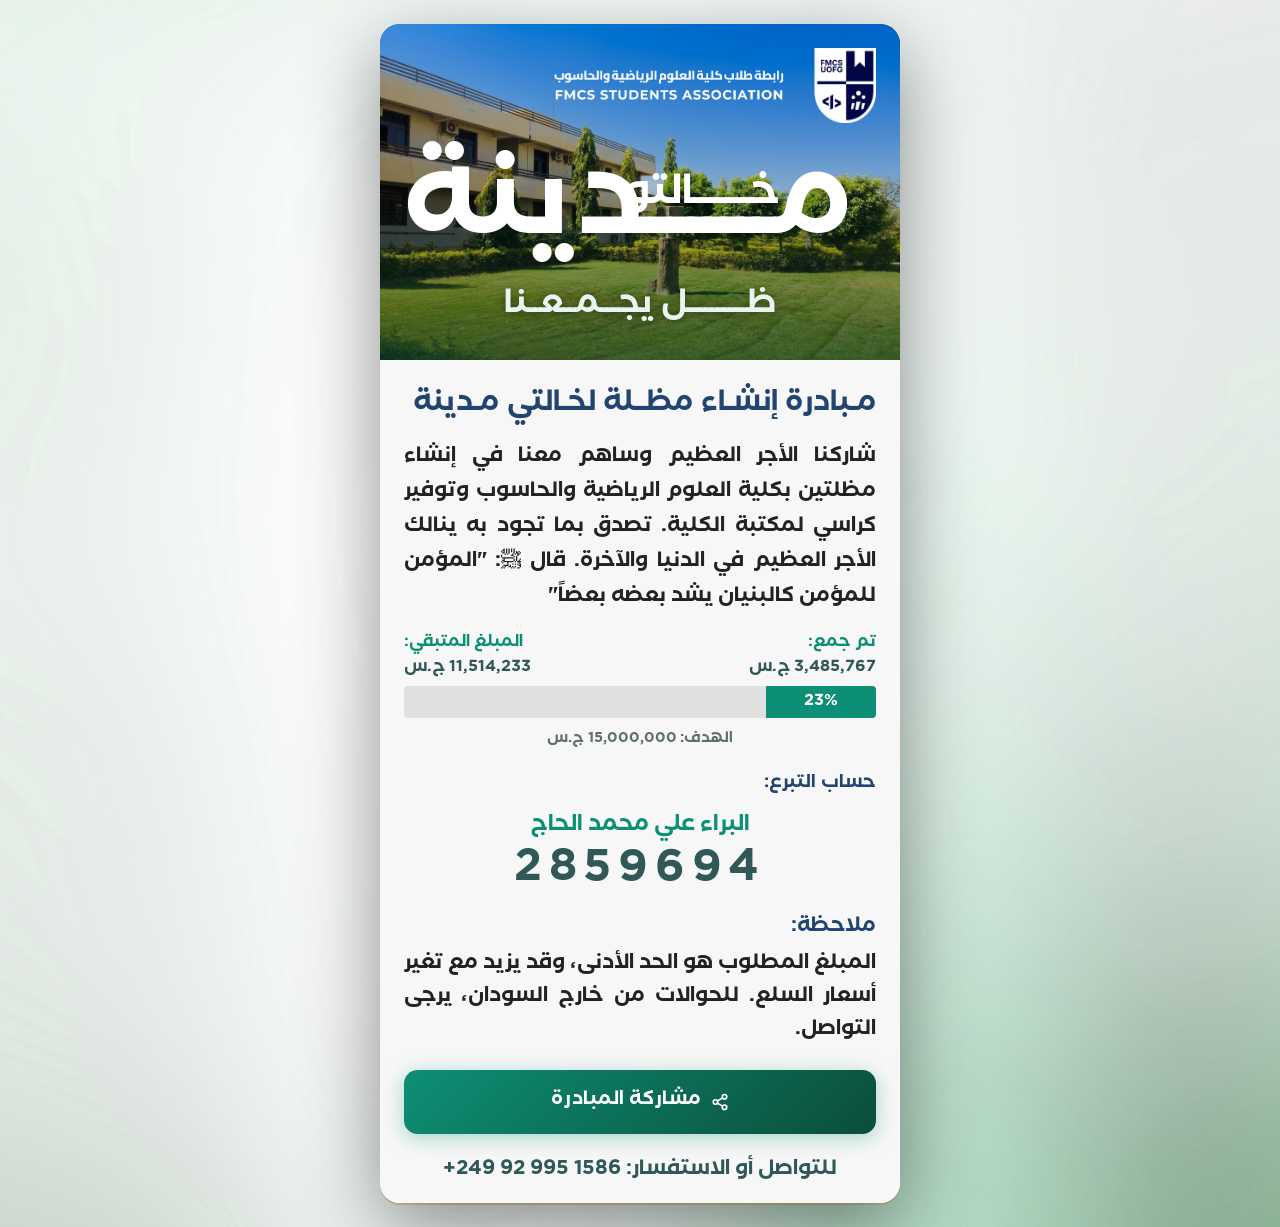
==== index.html @ c540fceb "FMCSA" ====
<!DOCTYPE html>
<html dir="rtl" lang="ar">

<head>
  <meta charset="UTF-8" />
  <meta name="viewport" content="width=device-width, initial-scale=1.0" />
  <title>مبادرة رابطة الكلية</title>
  <link rel="icon" type="image/png" href="Assets/White Logo.png" media="(prefers-color-scheme: dark)" />
  <link rel="icon" type="image/png" href="Assets/Blue Logo.png" media="(prefers-color-scheme: light)" />
  <style>
    @font-face {
      font-family: "FFShamelFamily";
      src: url("Assets/Font/ArbFONTS-FFShamelFamily-SansOneBold.ttf") format("truetype");
      font-weight: bold;
      font-style: normal;
    }

    * {
      margin: 0;
      padding: 0;
      box-sizing: border-box;
      font-family: "FFShamelFamily", system-ui, -apple-system, sans-serif;
    }

    :root {
      --primary: #f7f7f7;
      --primary-dark: #e0e0e0;
      --primary-red: #e13d3e;
      --green: #0d8f75;
      --dark-green: #2f5856;
      --blue: #214570;

      --forest: #0b4d3a;
      --green: #0d8f75;
      --mint: #e4f5f0;
      --gold: #c9a227;
      --gold-lt: #f0d98a;
      --cream: #faf7f2;
      --ink: #1c2b28;
      --muted: #607068;
      --navy: #1e3a5f;
    }

    html {
      scroll-behavior: smooth;
    }

    body {
      background-color: var(--forest);
      background-image: url("Assets/Background.png");
      background-position: center;
      background-repeat: no-repeat;
      background-size: cover;
      min-height: 100vh;
      display: flex;
      justify-content: center;
      align-items: flex-start;
      padding: 1.5rem;
      font-feature-settings: "kern" 1;
      -webkit-font-smoothing: antialiased;
      -moz-osx-font-smoothing: grayscale;
    }

    .container {
      background: var(--primary);
      max-width: 520px;
      width: 100%;
      border-radius: 1.25rem;
      overflow: hidden;
      box-shadow: 0 24px 80px rgba(0, 0, 0, .45), 0 2px 0 rgba(201, 162, 39, .35);
      animation: riseUp .7s cubic-bezier(.22, 1, .36, 1) both;
    }

    @keyframes riseUp {
      from {
        opacity: 0;
        transform: translateY(48px);
      }

      to {
        opacity: 1;
        transform: translateY(0);
      }
    }

    /* ── Hero / Main image section ── */
    .main-content {
      position: relative;
      background-color: var(--forest);
      background-image: url("Assets/IMG001.png");
      background-repeat: no-repeat;
      background-size: cover;
      color: var(--primary);
      padding: 0;
      min-height: 21rem;
      display: flex;
      flex-direction: column;
      justify-content: flex-end;
      overflow: hidden;
    }

    .main-content::before {
      content: "";
      position: absolute;
      inset: 0;
      background: linear-gradient(to bottom,
          rgba(0, 0, 0, 0.08) 0%,
          rgba(0, 0, 0, 0.15) 50%,
          rgba(13, 60, 40, 0.72) 100%);
      z-index: 0;
    }

    .logo-bar {
      position: absolute;
      top: 1.5rem;
      right: 1.5rem;
      z-index: 2;
    }

    .logo-bar img {
      width: 65%;
      object-fit: contain;
    }

    .hero-text {
      position: relative;
      z-index: 1;
      padding: 0 1.4rem 1.4rem 1.4rem;
      text-align: right;
    }

    .hero-title {
      display: flex;
      align-items: flex-end;
      justify-content: flex-end;
      direction: rtl;
      line-height: 1;
      margin-bottom: 0.2rem;
      gap: 0;
    }

    .hero-title .part {
      font-size: 7rem;
      font-weight: bold;
      color: #ffffff;
      line-height: 1;
    }

    .hero-title .mid {
      position: relative;
      display: inline-flex;
      align-items: flex-end;
    }

    .hero-title .mid .dash {
      font-size: 7rem;
      font-weight: bold;
      color: #ffffff;
      line-height: 1;
      letter-spacing: -0.05em;
    }

    .hero-title .mid .khalto {
      position: absolute;
      bottom: 50%;
      left: 85%;
      transform: translateX(-50%);
      font-size: 2.5rem;
      font-weight: bold;
      color: #ffffff;
      white-space: nowrap;
    }

    .hero-subtitle {
      text-align: center;
      font-size: 2rem;
      color: #e8f5f0;
      text-shadow: 0 1px 8px rgba(0, 0, 0, 0.35);
    }

    /* ─── Sections ─── */
    .sec {
      padding: 1.5rem;
    }

    .sec+.sec {
      padding-top: 0;
    }

    /* ── Info / description block ── */
    .batch-info {
      background-color: var(--primary);
      padding: 1.2rem 1.5rem 0rem;
      color: #222;
    }

    .batch-info .title {
      color: var(--blue);
      font-size: 1.75rem;
      font-weight: bold;
      margin-bottom: 0.55rem;
      text-align: right;
    }

    .batch-info p.body-text {
      font-size: 1.25rem;
      line-height: 1.75;
      text-align: justify;
      color: #222;
    }

    /* ── Amount + Progress section ── */
    .amount-section {
      background-color: var(--primary);
      color: var(--green);
      padding: 0.5rem 1.5rem 0rem;
    }

    .calculationTitles {
      display: flex;
      justify-content: space-between;
      color: var(--green);
      font-size: 1rem;
      padding-top: 0.25rem;
    }

    .calculation {
      display: flex;
      justify-content: space-between;
    }

    .collected {
      font-size: 1rem;
      font-weight: bold;
      color: var(--dark-green);
      line-height: 1.2;
      text-align: right;
    }

    .remain {
      font-size: 1rem;
      font-weight: bold;
      color: var(--dark-green);
      line-height: 1.2;
      text-align: left;
    }

    .progress-container {
      background-color: var(--primary-dark);
      height: 2rem;
      border-radius: 0.25rem;
      margin: 0.5rem 0;
      overflow: hidden;
      position: relative;
    }

    .progress-bar {
      width: 1.5%;
      height: 100%;
      background-color: var(--green);
      position: relative;
      transition: width 1.5s ease-in-out;
      display: flex;
      align-items: center;
      justify-content: center;
    }

    .progress-text {
      position: absolute;
      color: white;
      font-size: 1rem;
      font-weight: bold;
      text-align: center;
      width: 100%;
    }

    .goal-note {
      font-size: 0.9rem;
      color: var(--muted);
      text-align: center;
      margin-bottom: 0.25rem;
    }

    /* ── Donation / bank info ── */
    .donation-info {
      background-color: var(--primary);
      color: var(--blue);
      padding: 0.6rem 1.5rem 0.8rem;
    }

    .donation-info h3 {
      font-size: 1.1rem;
      font-weight: bold;
      color: var(--blue);
      text-align: right;
      margin-bottom: 0.3rem;
    }

    .bank-details {
      text-align: center;
    }

    .bank-details .bank-name {
      color: var(--green);
      font-size: 1.35rem;
      font-weight: bold;
      margin-bottom: 0.1rem;
    }

    .bank-details .bank-num {
      color: var(--dark-green);
      font-size: 2.8rem;
      font-weight: bold;
      line-height: 1.15;
      letter-spacing: .15em;
    }

    .bank-copy {
      background-color: var(--primary);
      color: var(--dark-green);
      border: none;
      font-size: 2.8rem;
      line-height: 1.15;
      letter-spacing: .15em;
      cursor: pointer;
    }

    .bank-copy:hover {
      font-size: 3rem;
    }

    .bank-copy.done {
      font-size: 1.75rem;
      background: rgba(201, 162, 39, .35);
      border-color: var(--gold);
      padding: .35rem .7rem;
      border-radius: .5rem;
      color: var(--primary);
    }

    /* ── Note section ── */
    .note-section {
      background-color: var(--primary);
      padding: 0rem 1.5rem 0.8rem;
      color: #222;
      font-size: 1.25rem;
      line-height: 1.65;
      text-align: justify;
    }

    .note-section .note-title {
      font-size: 1.25rem;
      font-weight: bold;
      color: var(--blue);
      margin-bottom: 0.2rem;
    }

    /* ─── Share btn ─── */
    .share-btn {
      width: 100%;
      background: linear-gradient(135deg, var(--green), var(--forest));
      color: #fff;
      font-family: var(--font-ar);
      font-size: 1.15rem;
      font-weight: bold;
      padding: .9rem;
      border: none;
      border-radius: .85rem;
      cursor: pointer;
      display: flex;
      align-items: center;
      justify-content: center;
      gap: .55rem;
      letter-spacing: .03em;
      box-shadow: 0 4px 20px rgba(13, 143, 117, .35);
      transition: transform .15s, box-shadow .15s;
      position: relative;
      overflow: hidden;
    }

    .share-btn::before {
      content: "";
      position: absolute;
      inset: 0;
      background: linear-gradient(90deg, transparent, rgba(255, 255, 255, .1), transparent);
      transform: translateX(-100%);
      transition: transform .5s;
    }

    .share-btn:hover {
      transform: translateY(-2px);
      box-shadow: 0 8px 28px rgba(13, 143, 117, .45);
      opacity: 1;
    }

    .share-btn:hover::before {
      transform: translateX(100%);
    }

    .share-btn:active {
      transform: translateY(0);
    }

    /* ── Contact ── */
    .contact-section {
      background-color: var(--primary);
      padding: 0.75rem 1.5rem 1rem;
      color: var(--dark-green);
      text-align: center;
      line-height: 1.6;
      font-size: 1.25rem;
    }

    .contact-section a {
      text-decoration: none;
      color: inherit;
    }

    p,
    h1,
    h2,
    h3,
    div {
      letter-spacing: 0;
      word-spacing: 0.05em;
    }

    /* ─── Overlay ─── */
    #overlay {
      display: none;
      position: fixed;
      inset: 0;
      background: rgba(11, 30, 20, .55);
      backdrop-filter: blur(4px);
      z-index: 90;
      opacity: 0;
      transition: opacity .28s;
    }

    #overlay.on {
      opacity: 1;
    }

    /* ─── Sheet ─── */
    #sheet {
      display: none;
      position: fixed;
      bottom: 0;
      left: 50%;
      transform: translateX(-50%) translateY(110%);
      width: 100%;
      max-width: 500px;
      background: var(--cream);
      border-radius: 1.75rem 1.75rem 0 0;
      padding: 0 1.6rem 2.2rem;
      z-index: 100;
      box-shadow: 0 -8px 48px rgba(0, 0, 0, .22);
      transition: transform .38s cubic-bezier(.34, 1.1, .64, 1);
      direction: rtl;
    }

    #sheet.on {
      transform: translateX(-50%) translateY(0);
    }

    .sheet-pill {
      width: 2.8rem;
      height: .3rem;
      background: #ccc;
      border-radius: 99px;
      margin: .9rem auto 1.2rem;
    }

    .sheet-head {
      margin-bottom: 1.25rem;
      text-align: center;
    }

    .sheet-title {
      font-family: var(--font-ar);
      font-size: 1.15rem;
      font-weight: bold;
      color: var(--navy);
    }

    .copy-row {
      display: flex;
      align-items: center;
      gap: .5rem;
      background: #f0f5f2;
      border: 1.5px solid #c5ddd8;
      border-radius: .75rem;
      padding: .4rem .4rem .4rem .7rem;
      margin-bottom: 1.4rem;
      direction: ltr;
    }

    .copy-row input {
      flex: 1;
      border: none;
      background: transparent;
      font-size: .82rem;
      color: var(--forest);
      font-family: monospace;
      outline: none;
      min-width: 0;
    }

    .copy-row-btn {
      flex-shrink: 0;
      background: var(--green);
      color: #fff;
      border: none;
      border-radius: .55rem;
      padding: .45rem .9rem;
      font-size: .88rem;
      font-family: var(--font-ar);
      cursor: pointer;
      width: auto;
      display: flex;
      align-items: center;
      gap: .3rem;
      transition: background .2s;
    }

    .copy-row-btn.done {
      background: var(--forest);
    }

    .copy-row-btn:hover {
      opacity: .85;
    }

    .or-divider {
      display: flex;
      align-items: center;
      gap: .7rem;
      color: #aaa;
      font-size: .8rem;
      margin-bottom: 1.25rem;
    }

    .or-divider::before,
    .or-divider::after {
      content: "";
      flex: 1;
      height: 1px;
      background: #ddd;
    }

    .socials {
      display: flex;
      justify-content: center;
      gap: .9rem;
      flex-wrap: wrap;
    }

    .soc {
      display: flex;
      flex-direction: column;
      align-items: center;
      gap: .38rem;
      text-decoration: none;
      cursor: pointer;
    }

    .soc-ring {
      width: 3.25rem;
      height: 3.25rem;
      border-radius: 50%;
      overflow: hidden;
      box-shadow: 0 2px 10px rgba(0, 0, 0, .12);
      transition: transform .18s, box-shadow .18s;
    }

    .soc:hover .soc-ring {
      transform: translateY(-4px);
      box-shadow: 0 8px 20px rgba(0, 0, 0, .18);
    }

    .soc-ring img {
      width: 100%;
      height: 100%;
      object-fit: cover;
    }

    .soc-ring.dl {
      background: #f0f5f2;
      border: 1.5px solid #c5ddd8;
      display: flex;
      align-items: center;
      justify-content: center;
    }

    .soc-ring.dl img {
      width: 52%;
      height: 52%;
      object-fit: contain;
    }

    .soc span {
      font-size: .72rem;
      color: var(--muted);
    }

    /* ─── Responsive ─── */
    @media (max-width: 480px) {
      .hero-title .part {
        font-size: 4.8rem;
      }

      .hero-title .mid .dash {
        font-size: 4.8rem;
      }

      .hero-title .mid .khalto {
        font-size: 1.55rem;
      }

      .batch-info .title {
        font-size: 1.25rem;
      }

      .batch-info p.body-text {
        font-size: 1rem;
      }

      .bank-details .bank-num {
        font-size: 2.2rem;
      }

      .note-section {
        font-size: 1rem;
      }

      .note-section .note-title {
        font-size: 1rem;
      }

      button {
        font-size: 1rem;
      }

      .contact-section {
        font-size: 1rem;
      }
    }
  </style>
</head>

<body>
  <div class="container">

    <!-- ── Hero image section ── -->
    <div class="main-content">
      <div class="logo-bar">
        <img src="Assets/White H Logo.png" alt="FMCS Logo" />
      </div>
      <div class="hero-text">
        <div class="hero-title">
          <span class="part">مـ</span>
          <span class="mid">
            <span class="khalto">خـــــــالتو</span>
            <span class="dash">ـــــ</span>
            <span class="part">ـدينة</span>
          </span>
        </div>
        <div class="hero-subtitle">ظــــــــــل يجـــمــعــنا</div>
      </div>
    </div>

    <!-- ── Description ── -->
    <div class="batch-info">
      <p class="title">مـبادرة إنشـاء مظــلة لخـالتي مـدينة</p>
      <p class="body-text">
        شاركنا الأجر العظيم وساهم معنا في إنشاء مظلتين بكلية العلوم الرياضية والحاسوب وتوفير
        كراسي لمكتبة الكلية.
        تصدق بما تجود به ينالك الأجر العظيم في الدنيا والآخرة.
        قال ﷺ: "المؤمن للمؤمن كالبنيان يشد بعضه بعضاً"</p>
    </div>

    <!-- ── Amount + Progress section ── -->
    <div class="amount-section">
      <div class="calculationTitles">
        <div>تم جمع:</div>
        <div>المبلغ المتبقي:</div>
      </div>
      <div class="calculation">
        <div class="collected"><span id="currentAmount">000,000</span> ج.س</div>
        <div class="remain"><span id="remainAmount">000,000</span> ج.س</div>
      </div>
      <div class="progress-container">
        <div class="progress-bar" id="progressBar">
          <span class="progress-text" id="progressText">0%</span>
        </div>
      </div>
      <p class="goal-note">الهدف: 15,000,000 ج.س</p>
    </div>

    <!-- ── Donation account ── -->
    <div class="donation-info">
      <h3>حساب التبرع:</h3>
      <div class="bank-details">
        <p class="bank-name">البراء علي محمد الحاج</p>
        <!-- <span class="bank-num" id="bank-num">2859694</span> -->
        <button class="bank-copy" id="bankCopy">2859694</button>
      </div>
    </div>

    <!-- ── Note ── -->
    <div class="note-section">
      <p class="note-title">ملاحظة:</p>
      <p>المبلغ المطلوب هو الحد الأدنى، وقد يزيد مع تغير أسعار السلع.
        للحوالات من خارج السودان، يرجى التواصل.</p>
    </div>

    <!-- ── Share button ── -->
    <div class="sec" style="padding-top:.6rem; padding-bottom:.6rem">
      <button class="share-btn" id="shareBtn">
        <svg width="18" height="18" viewBox="0 0 24 24" fill="none" stroke="currentColor" stroke-width="2.2"
          stroke-linecap="round" stroke-linejoin="round">
          <circle cx="18" cy="5" r="3" />
          <circle cx="6" cy="12" r="3" />
          <circle cx="18" cy="19" r="3" />
          <line x1="8.59" y1="13.51" x2="15.42" y2="17.49" />
          <line x1="15.41" y1="6.51" x2="8.59" y2="10.49" />
        </svg>
        مشاركة المبادرة
      </button>
    </div>

    <!-- ── Contact ── -->
    <div class="contact-section">
      <p>
        للتواصل أو الاستفسار:
        <a href="https://wa.me/249929951586" target="_blank">1586 995 92 249+</a>
      </p>
    </div>

  </div>

  <!-- ── Overlay ── -->
  <div id="overlay"></div>

  <!-- ── Share sheet ── -->
  <div id="sheet">
    <div class="sheet-pill"></div>
    <div class="sheet-head">
      <span class="sheet-title">شارك المبادرة</span>
    </div>

    <div class="copy-row">
      <input id="linkInput" type="text" value="https://b14cs.github.io/FMCS40-Tracker" readonly />
      <button class="copy-row-btn" id="copyLinkBtn">
        <svg width="13" height="13" viewBox="0 0 24 24" fill="none" stroke="currentColor" stroke-width="2.3"
          stroke-linecap="round" stroke-linejoin="round">
          <rect x="9" y="9" width="13" height="13" rx="2" />
          <path d="M5 15H4a2 2 0 0 1-2-2V4a2 2 0 0 1 2-2h9a2 2 0 0 1 2 2v1" />
        </svg>
        <span id="copyLbl">نسخ</span>
      </button>
    </div>

    <div class="or-divider">أو شارك عبر</div>

    <div class="socials">
      <a class="soc" href="Assets/مبادرة رابطة الكلية.jpg" download target="_blank">
        <div class="soc-ring dl"><img src="https://cdn-icons-png.flaticon.com/512/724/724933.png" alt="" /></div>
        <span>تنزيل</span>
      </a>
      <a class="soc" href="https://t.me/share/url?url=https://b14cs.github.io/FMCS40-Tracker/" target="_blank">
        <div class="soc-ring"><img src="https://cdn-icons-png.flaticon.com/512/2111/2111646.png" alt="" /></div>
        <span>تيليغرام</span>
      </a>
      <a class="soc"
        href="https://wa.me/?text=%D9%85%D8%A8%D8%A7%D8%AF%D8%B1%D8%A9%20%D8%B1%D8%A7%D8%A8%D8%B7%D8%A9%20%D8%A7%D9%84%D9%83%D9%84%D9%8A%D8%A9"
        target="_blank">
        <div class="soc-ring"><img src="https://cdn-icons-png.flaticon.com/512/733/733585.png" alt="" /></div>
        <span>واتساب</span>
      </a>
      <a class="soc" href="https://twitter.com/intent/tweet?url=https://b14cs.github.io/FMCS40-Tracker/"
        target="_blank">
        <div class="soc-ring"><img
            src="https://ugc.production.linktr.ee/1e154329-db20-4b4e-924c-6aa9fe0ccf9d_x-logo-png-twitter-0.jpeg?io=true&size=thumbnail-stack-v1_0"
            alt="" /></div>
        <span>X</span>
      </a>
      <a class="soc" href="https://www.facebook.com/sharer/sharer.php?u=https://b14cs.github.io/FMCS40-Tracker/"
        target="_blank">
        <div class="soc-ring"><img src="https://cdn-icons-png.flaticon.com/512/733/733547.png" alt="" /></div>
        <span>فيسبوك</span>
      </a>
    </div>
  </div>

  <script>
    /* ── Progress bar ── */
    document.addEventListener("DOMContentLoaded", function () {
      const progressBar = document.getElementById("progressBar");
      const progressText = document.getElementById("progressText");
      const currentAmount = document.getElementById("currentAmount");
      const remainAmount = document.getElementById("remainAmount");

      const totalAmount = 15000000;
      const raisedAmount = 3500000; // ← update here
      const duration = 1500;
      const startTime = performance.now();
      const targetPercentage = (raisedAmount / totalAmount) * 100;

      function animate(timestamp) {
        const elapsed = timestamp - startTime;
        const progress = Math.min(elapsed / duration, 1);
        const currentPercentage = targetPercentage * progress;
        const currentAmountValue = raisedAmount * progress;

        progressBar.style.width = `${Math.max(currentPercentage, 1.5)}%`;
        progressText.textContent = `${Math.round(currentPercentage)}%`;
        currentAmount.textContent = formatNumber(Math.round(currentAmountValue));
        remainAmount.textContent = formatNumber(Math.round(totalAmount - currentAmountValue));

        if (progress < 1) requestAnimationFrame(animate);
      }

      requestAnimationFrame(animate);

      function formatNumber(num) {
        return num.toString().replace(/\B(?=(\d{3})+(?!\d))/g, ",");
      }
    });

    /* ── Bank copy ── */
    document.getElementById("bankCopy").addEventListener("click", async function () {
      try { await navigator.clipboard.writeText("2859694"); } catch { }
      this.textContent = "✓ تم النسخ";
      this.classList.add("done");
      setTimeout(() => { this.textContent = "2859694"; this.classList.remove("done"); }, 2500);
    });

    /* ── Share sheet ── */
    const overlay = document.getElementById("overlay");
    const sheet = document.getElementById("sheet");
    const shareBtn = document.getElementById("shareBtn");

    function openSheet() {
      overlay.style.display = sheet.style.display = "block";
      requestAnimationFrame(() => requestAnimationFrame(() => {
        overlay.classList.add("on");
        sheet.classList.add("on");
      }));
      document.body.style.overflow = "hidden";
    }

    function closeSheet() {
      overlay.classList.remove("on");
      sheet.classList.remove("on");
      document.body.style.overflow = "";
      setTimeout(() => { overlay.style.display = sheet.style.display = "none"; }, 380);
    }

    shareBtn.addEventListener("click", openSheet);
    overlay.addEventListener("click", closeSheet);
    document.addEventListener("keydown", e => e.key === "Escape" && closeSheet());

    /* ── Copy link ── */
    document.getElementById("copyLinkBtn").addEventListener("click", async function () {
      const val = document.getElementById("linkInput").value;
      try { await navigator.clipboard.writeText(val); } catch { document.getElementById("linkInput").select(); document.execCommand("copy"); }
      document.getElementById("copyLbl").textContent = "✓ تم";
      this.classList.add("done");
      setTimeout(() => { document.getElementById("copyLbl").textContent = "نسخ"; this.classList.remove("done"); }, 2500);
    });
  </script>
</body>

</html>
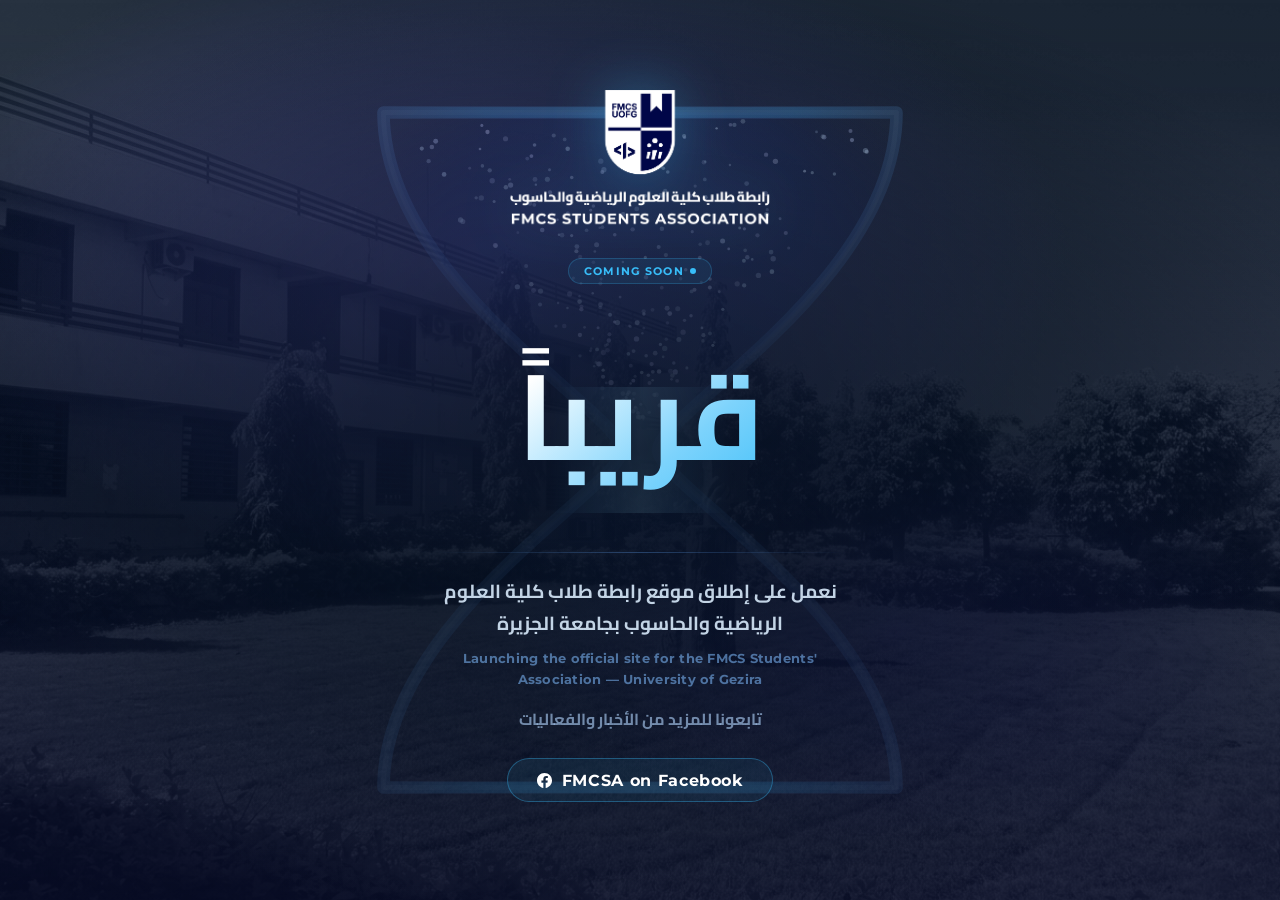
==== commit 7bb6d4b9: "Upload people images" ====
--- a/index.html
+++ b/index.html
@@ -1,80 +1,317 @@
 <!DOCTYPE html>
-<html dir="rtl" lang="ar">
+<html lang="ar" dir="rtl">
 
 <head>
-  <meta charset="UTF-8" />
-  <meta name="viewport" content="width=device-width, initial-scale=1.0" />
-  <title>مبادرة رابطة الكلية</title>
-  <link rel="icon" type="image/png" href="Assets/White Logo.png" media="(prefers-color-scheme: dark)" />
-  <link rel="icon" type="image/png" href="Assets/Blue Logo.png" media="(prefers-color-scheme: light)" />
+  <meta charset="UTF-8">
+  <meta name="viewport" content="width=device-width, initial-scale=1.0">
+  <title>FMCSA — قريباً</title>
+
+
   <style>
-    @font-face {
-      font-family: "FFShamelFamily";
-      src: url("Assets/Font/ArbFONTS-FFShamelFamily-SansOneBold.ttf") format("truetype");
-      font-weight: bold;
-      font-style: normal;
-    }
-
-    * {
+    *,
+    *::before,
+    *::after {
+      box-sizing: border-box;
       margin: 0;
       padding: 0;
-      box-sizing: border-box;
-      font-family: "FFShamelFamily", system-ui, -apple-system, sans-serif;
+    }
+
+    @font-face {
+      font-family: "CairoFamily";
+      src: url("Assets/Font/Cairo-Bold.ttf") format("truetype");
+      font-weight: normal;
+      font-style: normal;
+    }
+
+    @font-face {
+      font-family: "MontserratFamily";
+      src: url("Assets/Font/Montserrat-Bold.ttf") format("truetype");
+      font-weight: normal;
+      font-style: normal;
     }
 
     :root {
-      --primary: #f7f7f7;
-      --primary-dark: #e0e0e0;
-      --primary-red: #e13d3e;
-      --green: #0d8f75;
-      --dark-green: #2f5856;
-      --blue: #214570;
-
-      --forest: #0b4d3a;
-      --green: #0d8f75;
-      --mint: #e4f5f0;
-      --gold: #c9a227;
-      --gold-lt: #f0d98a;
-      --cream: #faf7f2;
-      --ink: #1c2b28;
-      --muted: #607068;
-      --navy: #1e3a5f;
-    }
-
-    html {
-      scroll-behavior: smooth;
-    }
-
+      --navy: #06111f;
+      --mid: #0a1c34;
+      --accent: #3b82f6;
+      --bright: #7dd3fc;
+      --glow: #38bdf8;
+      --frost: rgba(180, 220, 255, 0.08);
+      --line: rgba(100, 170, 255, 0.14);
+    }
+
+    html,
     body {
-      background-color: var(--forest);
-      background-image: url("Assets/Background.png");
-      background-position: center;
-      background-repeat: no-repeat;
+      height: 100%;
+      overflow: hidden;
+      background: var(--navy);
+      color: #e8f1ff;
+    }
+
+    /* ── LAYERED BACKGROUND (mirrors PSD structure) ── */
+    body {
+      font-family: 'CairoFamily', system-ui, -apple-system, sans-serif;
+      display: flex;
+      flex-direction: column;
+      align-items: center;
+      justify-content: center;
+      text-align: center;
+      position: relative;
+    }
+
+    /* background.jpg + glow overlay as a fixed pseudo-element */
+    body::before {
+      content: '';
+      position: fixed;
+      inset: 0;
+      z-index: 0;
+      background-image: url('Assets/IMG001.png');
       background-size: cover;
-      min-height: 100vh;
+      background-position: center top;
+      opacity: 0.28;
+      mix-blend-mode: luminosity;
+    }
+
+    body::after {
+      content: '';
+      position: fixed;
+      inset: 0;
+      z-index: 1;
+      background:
+        radial-gradient(ellipse 70% 55% at 38% 28%, rgba(90, 80, 200, 0.38) 0%, transparent 65%),
+        radial-gradient(ellipse 50% 40% at 70% 70%, rgba(30, 20, 100, 0.25) 0%, transparent 60%),
+        linear-gradient(180deg, rgba(20, 19, 69, 0.0) 0%, rgba(10, 9, 40, 0.55) 100%);
+      pointer-events: none;
+    }
+
+    /* ── canvas ── */
+    #bg-canvas {
+      position: fixed;
+      inset: 0;
+      width: 100%;
+      height: 100%;
+      z-index: 1;
+      pointer-events: none;
+    }
+
+    /* ── center vignette ── */
+    .vignette {
+      position: fixed;
+      inset: 0;
+      z-index: 2;
+      pointer-events: none;
+      background:
+        radial-gradient(ellipse 60% 55% at 50% 50%,
+          rgba(6, 17, 31, 0.78) 0%,
+          rgba(6, 17, 31, 0.38) 60%,
+          transparent 100%);
+    }
+
+    /* ── floating particles behind content ── */
+    .dots {
+      position: fixed;
+      inset: 0;
+      z-index: 3;
+      pointer-events: none;
+      overflow: hidden;
+    }
+
+    .dot {
+      position: absolute;
+      border-radius: 50%;
+      background: var(--bright);
+      opacity: 0;
+      animation: floatDot linear infinite;
+    }
+
+    @keyframes floatDot {
+      0% {
+        transform: translateY(0) scale(1);
+        opacity: 0;
+      }
+
+      10% {
+        opacity: 0.35;
+      }
+
+      90% {
+        opacity: 0.12;
+      }
+
+      100% {
+        transform: translateY(-100px) scale(0.4);
+        opacity: 0;
+      }
+    }
+
+    /* ── layout ── */
+    .content {
+      position: relative;
+      z-index: 10;
       display: flex;
-      justify-content: center;
-      align-items: flex-start;
-      padding: 1.5rem;
-      font-feature-settings: "kern" 1;
-      -webkit-font-smoothing: antialiased;
-      -moz-osx-font-smoothing: grayscale;
-    }
-
-    .container {
-      background: var(--primary);
-      max-width: 520px;
+      flex-direction: column;
+      align-items: center;
+      gap: 0;
+      padding: 2rem 1.5rem 2.5rem;
+      width: min(460px, 94vw);
+    }
+
+    /* ── logo ── */
+    .logo-wrap {
+      margin-bottom: 1.1rem;
+      animation: fadeUp 1s .1s cubic-bezier(.16, 1, .3, 1) both;
+    }
+
+    .logo-wrap img {
+      width: min(260px, 60vw);
+      filter: drop-shadow(0 0 28px rgba(56, 189, 248, 0.35));
+    }
+
+    /* ── badge ── */
+    .badge {
+      display: inline-flex;
+      align-items: center;
+      gap: 0.4rem;
+      font-family: 'MontserratFamily', system-ui, -apple-system, sans-serif;
+      font-size: 0.68rem;
+      letter-spacing: 0.12em;
+      color: var(--glow);
+      background: rgba(56, 189, 248, 0.08);
+      border: 1px solid rgba(56, 189, 248, 0.22);
+      padding: 0.3rem 0.9rem;
+      border-radius: 999px;
+      margin-bottom: 1.3rem;
+      animation: fadeUp 1s .22s cubic-bezier(.16, 1, .3, 1) both;
+    }
+
+    .badge::before {
+      content: '';
+      width: 6px;
+      height: 6px;
+      border-radius: 50%;
+      background: var(--glow);
+      animation: pulse 2s ease-in-out infinite;
+    }
+
+    @keyframes pulse {
+
+      0%,
+      100% {
+        opacity: 1;
+        transform: scale(1);
+      }
+
+      50% {
+        opacity: 0.4;
+        transform: scale(0.7);
+      }
+    }
+
+    /* ── heading ── */
+    h1 {
+      font-family: 'CairoFamily', system-ui, -apple-system, sans-serif;
+      font-size: clamp(4.5rem, 13vw, 7.5rem);
+      font-weight: 800;
+      letter-spacing: -0.01em;
+      margin-bottom: 1.4rem;
+      background: linear-gradient(140deg, #ffffff 20%, var(--bright) 65%, var(--glow) 100%);
+      -webkit-background-clip: text;
+      -webkit-text-fill-color: transparent;
+      background-clip: text;
+      animation: fadeUp 1s .33s cubic-bezier(.16, 1, .3, 1) both;
+    }
+
+    /* ── divider ── */
+    .divider {
       width: 100%;
-      border-radius: 1.25rem;
+      height: 1px;
+      background: linear-gradient(90deg, transparent, var(--line), rgba(100, 170, 255, 0.3), var(--line), transparent);
+      margin-bottom: 1.4rem;
+      animation: fadeUp 1s .42s cubic-bezier(.16, 1, .3, 1) both;
+    }
+
+    /* ── body text ── */
+    .text-block {
+      display: flex;
+      flex-direction: column;
+      gap: 0.55rem;
+      margin-bottom: 0.9rem;
+      animation: fadeUp 1s .5s cubic-bezier(.16, 1, .3, 1) both;
+    }
+
+    .text-ar {
+      font-size: clamp(1rem, 2.6vw, 1.18rem);
+      font-weight: 500;
+      color: rgba(220, 238, 255, 0.88);
+      line-height: 1.7;
+    }
+
+    .text-en {
+      direction: ltr;
+      font-family: 'MontserratFamily', system-ui, -apple-system, sans-serif;
+      font-size: clamp(0.72rem, 1.7vw, 0.82rem);
+      color: rgba(130, 190, 255, 0.55);
+      letter-spacing: 0.02em;
+      line-height: 1.6;
+    }
+
+    /* ── follow text ── */
+    .follow {
+      font-size: clamp(0.9rem, 2.2vw, 1rem);
+      font-weight: 500;
+      color: rgba(180, 215, 255, 0.6);
+      margin-bottom: 1.5rem;
+      animation: fadeUp 1s .58s cubic-bezier(.16, 1, .3, 1) both;
+    }
+
+    /* ── social button ── */
+    .social-link {
+      display: inline-flex;
+      align-items: center;
+      gap: 0.6rem;
+      color: white;
+      text-decoration: none;
+      direction: ltr;
+      font-family: 'MontserratFamily', system-ui, -apple-system, sans-serif;
+      font-weight: 700;
+      letter-spacing: 0.04em;
+      padding: 0.72rem 1.8rem;
+      border-radius: 999px;
+      position: relative;
       overflow: hidden;
-      box-shadow: 0 24px 80px rgba(0, 0, 0, .45), 0 2px 0 rgba(201, 162, 39, .35);
-      animation: riseUp .7s cubic-bezier(.22, 1, .36, 1) both;
-    }
-
-    @keyframes riseUp {
+      border: 1px solid rgba(56, 189, 248, 0.35);
+      background: rgba(56, 189, 248, 0.07);
+      transition: transform .25s, border-color .25s, background .25s;
+      animation: fadeUp 1s .66s cubic-bezier(.16, 1, .3, 1) both;
+    }
+
+    .social-link::before {
+      content: '';
+      position: absolute;
+      inset: 0;
+      background: radial-gradient(circle at 50% 0%, rgba(56, 189, 248, 0.2) 0%, transparent 70%);
+      opacity: 0;
+      transition: opacity .3s;
+    }
+
+    .social-link:hover {
+      transform: translateY(-3px);
+      border-color: rgba(56, 189, 248, 0.65);
+      background: rgba(56, 189, 248, 0.13);
+    }
+
+    .social-link:hover::before {
+      opacity: 1;
+    }
+
+    .social-link svg {
+      flex-shrink: 0;
+    }
+
+    @keyframes fadeUp {
       from {
         opacity: 0;
-        transform: translateY(48px);
+        transform: translateY(22px);
       }
 
       to {
@@ -83,792 +320,282 @@
       }
     }
 
-    /* ── Hero / Main image section ── */
-    .main-content {
-      position: relative;
-      background-color: var(--forest);
-      background-image: url("Assets/IMG001.png");
-      background-repeat: no-repeat;
-      background-size: cover;
-      color: var(--primary);
-      padding: 0;
-      min-height: 21rem;
-      display: flex;
-      flex-direction: column;
-      justify-content: flex-end;
-      overflow: hidden;
-    }
-
-    .main-content::before {
-      content: "";
-      position: absolute;
-      inset: 0;
-      background: linear-gradient(to bottom,
-          rgba(0, 0, 0, 0.08) 0%,
-          rgba(0, 0, 0, 0.15) 50%,
-          rgba(13, 60, 40, 0.72) 100%);
-      z-index: 0;
-    }
-
-    .logo-bar {
-      position: absolute;
-      top: 1.5rem;
-      right: 1.5rem;
-      z-index: 2;
-    }
-
-    .logo-bar img {
-      width: 65%;
-      object-fit: contain;
-    }
-
-    .hero-text {
-      position: relative;
-      z-index: 1;
-      padding: 0 1.4rem 1.4rem 1.4rem;
-      text-align: right;
-    }
-
-    .hero-title {
-      display: flex;
-      align-items: flex-end;
-      justify-content: flex-end;
-      direction: rtl;
-      line-height: 1;
-      margin-bottom: 0.2rem;
-      gap: 0;
-    }
-
-    .hero-title .part {
-      font-size: 7rem;
-      font-weight: bold;
-      color: #ffffff;
-      line-height: 1;
-    }
-
-    .hero-title .mid {
-      position: relative;
-      display: inline-flex;
-      align-items: flex-end;
-    }
-
-    .hero-title .mid .dash {
-      font-size: 7rem;
-      font-weight: bold;
-      color: #ffffff;
-      line-height: 1;
-      letter-spacing: -0.05em;
-    }
-
-    .hero-title .mid .khalto {
-      position: absolute;
-      bottom: 50%;
-      left: 85%;
-      transform: translateX(-50%);
-      font-size: 2.5rem;
-      font-weight: bold;
-      color: #ffffff;
-      white-space: nowrap;
-    }
-
-    .hero-subtitle {
-      text-align: center;
-      font-size: 2rem;
-      color: #e8f5f0;
-      text-shadow: 0 1px 8px rgba(0, 0, 0, 0.35);
-    }
-
-    /* ─── Sections ─── */
-    .sec {
-      padding: 1.5rem;
-    }
-
-    .sec+.sec {
-      padding-top: 0;
-    }
-
-    /* ── Info / description block ── */
-    .batch-info {
-      background-color: var(--primary);
-      padding: 1.2rem 1.5rem 0rem;
-      color: #222;
-    }
-
-    .batch-info .title {
-      color: var(--blue);
-      font-size: 1.75rem;
-      font-weight: bold;
-      margin-bottom: 0.55rem;
-      text-align: right;
-    }
-
-    .batch-info p.body-text {
-      font-size: 1.25rem;
-      line-height: 1.75;
-      text-align: justify;
-      color: #222;
-    }
-
-    /* ── Amount + Progress section ── */
-    .amount-section {
-      background-color: var(--primary);
-      color: var(--green);
-      padding: 0.5rem 1.5rem 0rem;
-    }
-
-    .calculationTitles {
-      display: flex;
-      justify-content: space-between;
-      color: var(--green);
-      font-size: 1rem;
-      padding-top: 0.25rem;
-    }
-
-    .calculation {
-      display: flex;
-      justify-content: space-between;
-    }
-
-    .collected {
-      font-size: 1rem;
-      font-weight: bold;
-      color: var(--dark-green);
-      line-height: 1.2;
-      text-align: right;
-    }
-
-    .remain {
-      font-size: 1rem;
-      font-weight: bold;
-      color: var(--dark-green);
-      line-height: 1.2;
-      text-align: left;
-    }
-
-    .progress-container {
-      background-color: var(--primary-dark);
-      height: 2rem;
-      border-radius: 0.25rem;
-      margin: 0.5rem 0;
-      overflow: hidden;
-      position: relative;
-    }
-
-    .progress-bar {
-      width: 1.5%;
-      height: 100%;
-      background-color: var(--green);
-      position: relative;
-      transition: width 1.5s ease-in-out;
-      display: flex;
-      align-items: center;
-      justify-content: center;
-    }
-
-    .progress-text {
-      position: absolute;
-      color: white;
-      font-size: 1rem;
-      font-weight: bold;
-      text-align: center;
-      width: 100%;
-    }
-
-    .goal-note {
-      font-size: 0.9rem;
-      color: var(--muted);
-      text-align: center;
-      margin-bottom: 0.25rem;
-    }
-
-    /* ── Donation / bank info ── */
-    .donation-info {
-      background-color: var(--primary);
-      color: var(--blue);
-      padding: 0.6rem 1.5rem 0.8rem;
-    }
-
-    .donation-info h3 {
-      font-size: 1.1rem;
-      font-weight: bold;
-      color: var(--blue);
-      text-align: right;
-      margin-bottom: 0.3rem;
-    }
-
-    .bank-details {
-      text-align: center;
-    }
-
-    .bank-details .bank-name {
-      color: var(--green);
-      font-size: 1.35rem;
-      font-weight: bold;
-      margin-bottom: 0.1rem;
-    }
-
-    .bank-details .bank-num {
-      color: var(--dark-green);
-      font-size: 2.8rem;
-      font-weight: bold;
-      line-height: 1.15;
-      letter-spacing: .15em;
-    }
-
-    .bank-copy {
-      background-color: var(--primary);
-      color: var(--dark-green);
-      border: none;
-      font-size: 2.8rem;
-      line-height: 1.15;
-      letter-spacing: .15em;
-      cursor: pointer;
-    }
-
-    .bank-copy:hover {
-      font-size: 3rem;
-    }
-
-    .bank-copy.done {
-      font-size: 1.75rem;
-      background: rgba(201, 162, 39, .35);
-      border-color: var(--gold);
-      padding: .35rem .7rem;
-      border-radius: .5rem;
-      color: var(--primary);
-    }
-
-    /* ── Note section ── */
-    .note-section {
-      background-color: var(--primary);
-      padding: 0rem 1.5rem 0.8rem;
-      color: #222;
-      font-size: 1.25rem;
-      line-height: 1.65;
-      text-align: justify;
-    }
-
-    .note-section .note-title {
-      font-size: 1.25rem;
-      font-weight: bold;
-      color: var(--blue);
-      margin-bottom: 0.2rem;
-    }
-
-    /* ─── Share btn ─── */
-    .share-btn {
-      width: 100%;
-      background: linear-gradient(135deg, var(--green), var(--forest));
-      color: #fff;
-      font-family: var(--font-ar);
-      font-size: 1.15rem;
-      font-weight: bold;
-      padding: .9rem;
-      border: none;
-      border-radius: .85rem;
-      cursor: pointer;
-      display: flex;
-      align-items: center;
-      justify-content: center;
-      gap: .55rem;
-      letter-spacing: .03em;
-      box-shadow: 0 4px 20px rgba(13, 143, 117, .35);
-      transition: transform .15s, box-shadow .15s;
-      position: relative;
-      overflow: hidden;
-    }
-
-    .share-btn::before {
-      content: "";
-      position: absolute;
-      inset: 0;
-      background: linear-gradient(90deg, transparent, rgba(255, 255, 255, .1), transparent);
-      transform: translateX(-100%);
-      transition: transform .5s;
-    }
-
-    .share-btn:hover {
-      transform: translateY(-2px);
-      box-shadow: 0 8px 28px rgba(13, 143, 117, .45);
-      opacity: 1;
-    }
-
-    .share-btn:hover::before {
-      transform: translateX(100%);
-    }
-
-    .share-btn:active {
-      transform: translateY(0);
-    }
-
-    /* ── Contact ── */
-    .contact-section {
-      background-color: var(--primary);
-      padding: 0.75rem 1.5rem 1rem;
-      color: var(--dark-green);
-      text-align: center;
-      line-height: 1.6;
-      font-size: 1.25rem;
-    }
-
-    .contact-section a {
-      text-decoration: none;
-      color: inherit;
-    }
-
-    p,
-    h1,
-    h2,
-    h3,
-    div {
-      letter-spacing: 0;
-      word-spacing: 0.05em;
-    }
-
-    /* ─── Overlay ─── */
-    #overlay {
-      display: none;
-      position: fixed;
-      inset: 0;
-      background: rgba(11, 30, 20, .55);
-      backdrop-filter: blur(4px);
-      z-index: 90;
-      opacity: 0;
-      transition: opacity .28s;
-    }
-
-    #overlay.on {
-      opacity: 1;
-    }
-
-    /* ─── Sheet ─── */
-    #sheet {
-      display: none;
-      position: fixed;
-      bottom: 0;
-      left: 50%;
-      transform: translateX(-50%) translateY(110%);
-      width: 100%;
-      max-width: 500px;
-      background: var(--cream);
-      border-radius: 1.75rem 1.75rem 0 0;
-      padding: 0 1.6rem 2.2rem;
-      z-index: 100;
-      box-shadow: 0 -8px 48px rgba(0, 0, 0, .22);
-      transition: transform .38s cubic-bezier(.34, 1.1, .64, 1);
-      direction: rtl;
-    }
-
-    #sheet.on {
-      transform: translateX(-50%) translateY(0);
-    }
-
-    .sheet-pill {
-      width: 2.8rem;
-      height: .3rem;
-      background: #ccc;
-      border-radius: 99px;
-      margin: .9rem auto 1.2rem;
-    }
-
-    .sheet-head {
-      margin-bottom: 1.25rem;
-      text-align: center;
-    }
-
-    .sheet-title {
-      font-family: var(--font-ar);
-      font-size: 1.15rem;
-      font-weight: bold;
-      color: var(--navy);
-    }
-
-    .copy-row {
-      display: flex;
-      align-items: center;
-      gap: .5rem;
-      background: #f0f5f2;
-      border: 1.5px solid #c5ddd8;
-      border-radius: .75rem;
-      padding: .4rem .4rem .4rem .7rem;
-      margin-bottom: 1.4rem;
-      direction: ltr;
-    }
-
-    .copy-row input {
-      flex: 1;
-      border: none;
-      background: transparent;
-      font-size: .82rem;
-      color: var(--forest);
-      font-family: monospace;
-      outline: none;
-      min-width: 0;
-    }
-
-    .copy-row-btn {
-      flex-shrink: 0;
-      background: var(--green);
-      color: #fff;
-      border: none;
-      border-radius: .55rem;
-      padding: .45rem .9rem;
-      font-size: .88rem;
-      font-family: var(--font-ar);
-      cursor: pointer;
-      width: auto;
-      display: flex;
-      align-items: center;
-      gap: .3rem;
-      transition: background .2s;
-    }
-
-    .copy-row-btn.done {
-      background: var(--forest);
-    }
-
-    .copy-row-btn:hover {
-      opacity: .85;
-    }
-
-    .or-divider {
-      display: flex;
-      align-items: center;
-      gap: .7rem;
-      color: #aaa;
-      font-size: .8rem;
-      margin-bottom: 1.25rem;
-    }
-
-    .or-divider::before,
-    .or-divider::after {
-      content: "";
-      flex: 1;
-      height: 1px;
-      background: #ddd;
-    }
-
-    .socials {
-      display: flex;
-      justify-content: center;
-      gap: .9rem;
-      flex-wrap: wrap;
-    }
-
-    .soc {
-      display: flex;
-      flex-direction: column;
-      align-items: center;
-      gap: .38rem;
-      text-decoration: none;
-      cursor: pointer;
-    }
-
-    .soc-ring {
-      width: 3.25rem;
-      height: 3.25rem;
-      border-radius: 50%;
-      overflow: hidden;
-      box-shadow: 0 2px 10px rgba(0, 0, 0, .12);
-      transition: transform .18s, box-shadow .18s;
-    }
-
-    .soc:hover .soc-ring {
-      transform: translateY(-4px);
-      box-shadow: 0 8px 20px rgba(0, 0, 0, .18);
-    }
-
-    .soc-ring img {
-      width: 100%;
-      height: 100%;
-      object-fit: cover;
-    }
-
-    .soc-ring.dl {
-      background: #f0f5f2;
-      border: 1.5px solid #c5ddd8;
-      display: flex;
-      align-items: center;
-      justify-content: center;
-    }
-
-    .soc-ring.dl img {
-      width: 52%;
-      height: 52%;
-      object-fit: contain;
-    }
-
-    .soc span {
-      font-size: .72rem;
-      color: var(--muted);
-    }
-
-    /* ─── Responsive ─── */
-    @media (max-width: 480px) {
-      .hero-title .part {
-        font-size: 4.8rem;
-      }
-
-      .hero-title .mid .dash {
-        font-size: 4.8rem;
-      }
-
-      .hero-title .mid .khalto {
-        font-size: 1.55rem;
-      }
-
-      .batch-info .title {
-        font-size: 1.25rem;
-      }
-
-      .batch-info p.body-text {
-        font-size: 1rem;
-      }
-
-      .bank-details .bank-num {
-        font-size: 2.2rem;
-      }
-
-      .note-section {
-        font-size: 1rem;
-      }
-
-      .note-section .note-title {
-        font-size: 1rem;
-      }
-
-      button {
-        font-size: 1rem;
-      }
-
-      .contact-section {
-        font-size: 1rem;
+    @media (max-width: 420px) {
+      h1 {
+        font-size: 3.8rem;
+      }
+
+      .logo-wrap img {
+        width: 52vw;
       }
     }
   </style>
 </head>
 
 <body>
-  <div class="container">
-
-    <!-- ── Hero image section ── -->
-    <div class="main-content">
-      <div class="logo-bar">
-        <img src="Assets/White H Logo.png" alt="FMCS Logo" />
-      </div>
-      <div class="hero-text">
-        <div class="hero-title">
-          <span class="part">مـ</span>
-          <span class="mid">
-            <span class="khalto">خـــــــالتو</span>
-            <span class="dash">ـــــ</span>
-            <span class="part">ـدينة</span>
-          </span>
-        </div>
-        <div class="hero-subtitle">ظــــــــــل يجـــمــعــنا</div>
-      </div>
+
+  <canvas id="bg-canvas"></canvas>
+  <div class="vignette"></div>
+
+  <!-- floating micro-dots -->
+  <div class="dots" id="dots"></div>
+
+  <div class="content">
+    <div class="logo-wrap">
+      <img src="Assets/White V Logo.png" alt="FMCS Students Association">
     </div>
 
-    <!-- ── Description ── -->
-    <div class="batch-info">
-      <p class="title">مـبادرة إنشـاء مظــلة لخـالتي مـدينة</p>
-      <p class="body-text">
-        شاركنا الأجر العظيم وساهم معنا في إنشاء مظلتين بكلية العلوم الرياضية والحاسوب وتوفير
-        كراسي لمكتبة الكلية.
-        تصدق بما تجود به ينالك الأجر العظيم في الدنيا والآخرة.
-        قال ﷺ: "المؤمن للمؤمن كالبنيان يشد بعضه بعضاً"</p>
+    <div class="badge">COMING SOON</div>
+
+    <h1>قريباً</h1>
+
+    <div class="divider"></div>
+
+    <div class="text-block">
+      <p class="text-ar">نعمل على إطلاق موقع رابطة طلاب كلية العلوم الرياضية والحاسوب بجامعة الجزيرة</p>
+      <p class="text-en">Launching the official site for the FMCS Students' Association — University of Gezira</p>
     </div>
 
-    <!-- ── Amount + Progress section ── -->
-    <div class="amount-section">
-      <div class="calculationTitles">
-        <div>تم جمع:</div>
-        <div>المبلغ المتبقي:</div>
-      </div>
-      <div class="calculation">
-        <div class="collected"><span id="currentAmount">000,000</span> ج.س</div>
-        <div class="remain"><span id="remainAmount">000,000</span> ج.س</div>
-      </div>
-      <div class="progress-container">
-        <div class="progress-bar" id="progressBar">
-          <span class="progress-text" id="progressText">0%</span>
-        </div>
-      </div>
-      <p class="goal-note">الهدف: 15,000,000 ج.س</p>
-    </div>
-
-    <!-- ── Donation account ── -->
-    <div class="donation-info">
-      <h3>حساب التبرع:</h3>
-      <div class="bank-details">
-        <p class="bank-name">البراء علي محمد الحاج</p>
-        <!-- <span class="bank-num" id="bank-num">2859694</span> -->
-        <button class="bank-copy" id="bankCopy">2859694</button>
-      </div>
-    </div>
-
-    <!-- ── Note ── -->
-    <div class="note-section">
-      <p class="note-title">ملاحظة:</p>
-      <p>المبلغ المطلوب هو الحد الأدنى، وقد يزيد مع تغير أسعار السلع.
-        للحوالات من خارج السودان، يرجى التواصل.</p>
-    </div>
-
-    <!-- ── Share button ── -->
-    <div class="sec" style="padding-top:.6rem; padding-bottom:.6rem">
-      <button class="share-btn" id="shareBtn">
-        <svg width="18" height="18" viewBox="0 0 24 24" fill="none" stroke="currentColor" stroke-width="2.2"
-          stroke-linecap="round" stroke-linejoin="round">
-          <circle cx="18" cy="5" r="3" />
-          <circle cx="6" cy="12" r="3" />
-          <circle cx="18" cy="19" r="3" />
-          <line x1="8.59" y1="13.51" x2="15.42" y2="17.49" />
-          <line x1="15.41" y1="6.51" x2="8.59" y2="10.49" />
-        </svg>
-        مشاركة المبادرة
-      </button>
-    </div>
-
-    <!-- ── Contact ── -->
-    <div class="contact-section">
-      <p>
-        للتواصل أو الاستفسار:
-        <a href="https://wa.me/249929951586" target="_blank">1586 995 92 249+</a>
-      </p>
-    </div>
+    <p class="follow">تابعونا للمزيد من الأخبار والفعاليات</p>
+
+    <a class="social-link" href="https://www.facebook.com/profile.php?id=61582223769511" target="_blank"
+      rel="noopener noreferrer">
+      <svg width="15" height="15" viewBox="0 0 24 24" fill="currentColor">
+        <path
+          d="M24 12.073C24 5.405 18.627 0 12 0S0 5.405 0 12.073C0 18.1 4.388 23.094 10.125 24v-8.437H7.078v-3.49h3.047V9.41c0-3.025 1.792-4.697 4.533-4.697 1.312 0 2.686.235 2.686.235v2.97h-1.513c-1.491 0-1.956.93-1.956 1.887v2.267h3.328l-.532 3.49h-2.796V24C19.612 23.094 24 18.1 24 12.073z" />
+      </svg>
+      FMCSA on Facebook
+    </a>
 
   </div>
 
-  <!-- ── Overlay ── -->
-  <div id="overlay"></div>
-
-  <!-- ── Share sheet ── -->
-  <div id="sheet">
-    <div class="sheet-pill"></div>
-    <div class="sheet-head">
-      <span class="sheet-title">شارك المبادرة</span>
-    </div>
-
-    <div class="copy-row">
-      <input id="linkInput" type="text" value="https://b14cs.github.io/FMCS40-Tracker" readonly />
-      <button class="copy-row-btn" id="copyLinkBtn">
-        <svg width="13" height="13" viewBox="0 0 24 24" fill="none" stroke="currentColor" stroke-width="2.3"
-          stroke-linecap="round" stroke-linejoin="round">
-          <rect x="9" y="9" width="13" height="13" rx="2" />
-          <path d="M5 15H4a2 2 0 0 1-2-2V4a2 2 0 0 1 2-2h9a2 2 0 0 1 2 2v1" />
-        </svg>
-        <span id="copyLbl">نسخ</span>
-      </button>
-    </div>
-
-    <div class="or-divider">أو شارك عبر</div>
-
-    <div class="socials">
-      <a class="soc" href="Assets/مبادرة رابطة الكلية.jpg" download target="_blank">
-        <div class="soc-ring dl"><img src="https://cdn-icons-png.flaticon.com/512/724/724933.png" alt="" /></div>
-        <span>تنزيل</span>
-      </a>
-      <a class="soc" href="https://t.me/share/url?url=https://b14cs.github.io/FMCS40-Tracker/" target="_blank">
-        <div class="soc-ring"><img src="https://cdn-icons-png.flaticon.com/512/2111/2111646.png" alt="" /></div>
-        <span>تيليغرام</span>
-      </a>
-      <a class="soc"
-        href="https://wa.me/?text=%D9%85%D8%A8%D8%A7%D8%AF%D8%B1%D8%A9%20%D8%B1%D8%A7%D8%A8%D8%B7%D8%A9%20%D8%A7%D9%84%D9%83%D9%84%D9%8A%D8%A9"
-        target="_blank">
-        <div class="soc-ring"><img src="https://cdn-icons-png.flaticon.com/512/733/733585.png" alt="" /></div>
-        <span>واتساب</span>
-      </a>
-      <a class="soc" href="https://twitter.com/intent/tweet?url=https://b14cs.github.io/FMCS40-Tracker/"
-        target="_blank">
-        <div class="soc-ring"><img
-            src="https://ugc.production.linktr.ee/1e154329-db20-4b4e-924c-6aa9fe0ccf9d_x-logo-png-twitter-0.jpeg?io=true&size=thumbnail-stack-v1_0"
-            alt="" /></div>
-        <span>X</span>
-      </a>
-      <a class="soc" href="https://www.facebook.com/sharer/sharer.php?u=https://b14cs.github.io/FMCS40-Tracker/"
-        target="_blank">
-        <div class="soc-ring"><img src="https://cdn-icons-png.flaticon.com/512/733/733547.png" alt="" /></div>
-        <span>فيسبوك</span>
-      </a>
-    </div>
-  </div>
-
   <script>
-    /* ── Progress bar ── */
-    document.addEventListener("DOMContentLoaded", function () {
-      const progressBar = document.getElementById("progressBar");
-      const progressText = document.getElementById("progressText");
-      const currentAmount = document.getElementById("currentAmount");
-      const remainAmount = document.getElementById("remainAmount");
-
-      const totalAmount = 15000000;
-      const raisedAmount = 3500000; // ← update here
-      const duration = 1500;
-      const startTime = performance.now();
-      const targetPercentage = (raisedAmount / totalAmount) * 100;
-
-      function animate(timestamp) {
-        const elapsed = timestamp - startTime;
-        const progress = Math.min(elapsed / duration, 1);
-        const currentPercentage = targetPercentage * progress;
-        const currentAmountValue = raisedAmount * progress;
-
-        progressBar.style.width = `${Math.max(currentPercentage, 1.5)}%`;
-        progressText.textContent = `${Math.round(currentPercentage)}%`;
-        currentAmount.textContent = formatNumber(Math.round(currentAmountValue));
-        remainAmount.textContent = formatNumber(Math.round(totalAmount - currentAmountValue));
-
-        if (progress < 1) requestAnimationFrame(animate);
-      }
-
-      requestAnimationFrame(animate);
-
-      function formatNumber(num) {
-        return num.toString().replace(/\B(?=(\d{3})+(?!\d))/g, ",");
-      }
-    });
-
-    /* ── Bank copy ── */
-    document.getElementById("bankCopy").addEventListener("click", async function () {
-      try { await navigator.clipboard.writeText("2859694"); } catch { }
-      this.textContent = "✓ تم النسخ";
-      this.classList.add("done");
-      setTimeout(() => { this.textContent = "2859694"; this.classList.remove("done"); }, 2500);
-    });
-
-    /* ── Share sheet ── */
-    const overlay = document.getElementById("overlay");
-    const sheet = document.getElementById("sheet");
-    const shareBtn = document.getElementById("shareBtn");
-
-    function openSheet() {
-      overlay.style.display = sheet.style.display = "block";
-      requestAnimationFrame(() => requestAnimationFrame(() => {
-        overlay.classList.add("on");
-        sheet.classList.add("on");
-      }));
-      document.body.style.overflow = "hidden";
-    }
-
-    function closeSheet() {
-      overlay.classList.remove("on");
-      sheet.classList.remove("on");
-      document.body.style.overflow = "";
-      setTimeout(() => { overlay.style.display = sheet.style.display = "none"; }, 380);
-    }
-
-    shareBtn.addEventListener("click", openSheet);
-    overlay.addEventListener("click", closeSheet);
-    document.addEventListener("keydown", e => e.key === "Escape" && closeSheet());
-
-    /* ── Copy link ── */
-    document.getElementById("copyLinkBtn").addEventListener("click", async function () {
-      const val = document.getElementById("linkInput").value;
-      try { await navigator.clipboard.writeText(val); } catch { document.getElementById("linkInput").select(); document.execCommand("copy"); }
-      document.getElementById("copyLbl").textContent = "✓ تم";
-      this.classList.add("done");
-      setTimeout(() => { document.getElementById("copyLbl").textContent = "نسخ"; this.classList.remove("done"); }, 2500);
-    });
+    (() => {
+      /* ── floating micro-dots ── */
+      const dotsEl = document.getElementById('dots');
+      for (let i = 0; i < 18; i++) {
+        const d = document.createElement('div');
+        d.className = 'dot';
+        const size = Math.random() * 3 + 1.5;
+        d.style.cssText = `
+        width:${size}px; height:${size}px;
+        left:${Math.random() * 100}%;
+        bottom:${Math.random() * 30}%;
+        animation-duration:${5 + Math.random() * 8}s;
+        animation-delay:${Math.random() * 8}s;
+      `;
+        dotsEl.appendChild(d);
+      }
+
+      /* ── hourglass canvas ── */
+      const canvas = document.getElementById('bg-canvas');
+      const ctx = canvas.getContext('2d');
+      let W, H, cx, cy;
+
+      function resize() {
+        W = canvas.width = window.innerWidth;
+        H = canvas.height = window.innerHeight;
+        cx = W / 2; cy = H / 2;
+      }
+      window.addEventListener('resize', resize);
+      resize();
+
+      function getHG() {
+        const scale = Math.min(W, H);
+        const hw = scale * 0.285;
+        const hh = scale * 0.375;
+        const nw = scale * 0.020;
+        const top = cy - hh, bot = cy + hh;
+        const cp = hh * 0.50;
+        return { hw, hh, nw, top, bot, cp };
+      }
+
+      function hourglassPath(g) {
+        const { hw, nw, top, bot, cp } = g;
+        const p = new Path2D();
+        p.moveTo(cx - hw, top);
+        p.lineTo(cx + hw, top);
+        p.bezierCurveTo(cx + hw, top + cp, cx + nw, cy - nw * 2, cx + nw, cy);
+        p.bezierCurveTo(cx + nw, cy + nw * 2, cx + hw, bot - cp, cx + hw, bot);
+        p.lineTo(cx - hw, bot);
+        p.bezierCurveTo(cx - hw, bot - cp, cx - nw, cy + nw * 2, cx - nw, cy);
+        p.bezierCurveTo(cx - nw, cy - nw * 2, cx - hw, top + cp, cx - hw, top);
+        p.closePath();
+        return p;
+      }
+
+      /* ── particles ── */
+      const COUNT = 280;
+      const SETTLE_REST = 1900;
+      let pileTop = 0;
+
+      function randRange(a, b) { return a + Math.random() * (b - a); }
+
+      function makeParticle(stagger) {
+        const g = getHG();
+        const frac = stagger !== undefined ? stagger : Math.random();
+        const spawnY = g.top + frac * (cy - g.nw * 2.5 - g.top);
+        const xRange = g.hw * (1 - frac) + g.nw * frac;
+        return {
+          x: cx + randRange(-xRange + 2, xRange - 2),
+          y: spawnY,
+          size: randRange(1.2, 2.7),
+          alpha: randRange(0.28, 0.68),
+          speed: randRange(0.45, 1.7),
+          hue: randRange(195, 230),
+          sat: randRange(65, 90),
+          phase: 'falling',
+          settleTimer: 0,
+          opacity: 1,
+        };
+      }
+
+      const particles = [];
+      for (let i = 0; i < COUNT; i++) particles.push(makeParticle(i / COUNT));
+
+      let lastTime = performance.now();
+
+      function update(now) {
+        const dt = Math.min(now - lastTime, 32);
+        lastTime = now;
+        const g = getHG();
+        const neckTop = cy - g.nw * 2.5;
+        const neckBot = cy + g.nw * 2.5;
+        const pileSurface = g.bot - (g.hh * 0.91) * pileTop;
+        let settledCount = 0;
+
+        particles.forEach(p => {
+          if (p.phase === 'settled') {
+            settledCount++;
+            p.settleTimer += dt;
+            const fadeStart = SETTLE_REST * 0.7;
+            if (p.settleTimer >= fadeStart)
+              p.opacity = 1 - (p.settleTimer - fadeStart) / (SETTLE_REST - fadeStart);
+            if (p.settleTimer >= SETTLE_REST) {
+              const fresh = makeParticle();
+              fresh.opacity = 0;
+              Object.assign(p, fresh);
+            }
+            return;
+          }
+          if (p.opacity < 1) p.opacity = Math.min(1, p.opacity + dt * 0.003);
+
+          if (p.phase === 'falling') {
+            p.y += p.speed;
+            if (p.y >= neckTop) p.phase = 'passing';
+            return;
+          }
+          if (p.phase === 'passing') {
+            p.y += p.speed * 0.8;
+            p.x += (cx - p.x) * 0.10;
+            if (p.y >= neckBot) {
+              p.phase = 'dropping';
+              p.x = cx + (p.x - cx) * 0.5 + randRange(-g.nw, g.nw);
+            }
+            return;
+          }
+          if (p.phase === 'dropping' || p.phase === 'settling') {
+            p.y += p.speed;
+            if (p.phase === 'dropping') {
+              const spread = (p.y - neckBot) / (g.bot - neckBot);
+              const targetX = cx + (p.x - cx) * (1 + spread * 0.4);
+              p.x += (targetX - p.x) * 0.04;
+            }
+            if (p.y >= pileSurface - p.size) {
+              p.y = pileSurface - p.size;
+              p.phase = 'settled';
+              p.settleTimer = 0;
+              p.opacity = 1;
+              pileTop = Math.min(0.72, pileTop + 0.0008);
+            }
+          }
+        });
+
+        const inFlight = COUNT - settledCount;
+        pileTop = Math.max(0, pileTop - inFlight * 0.0000008 * dt);
+      }
+
+      function draw() {
+        ctx.clearRect(0, 0, W, H);
+        const g = getHG();
+        const hp = hourglassPath(g);
+
+        ctx.save();
+        ctx.clip(hp);
+
+        /* inner fill — cooler, deeper blue */
+        const ig = ctx.createRadialGradient(cx, g.top, 0, cx, cy, g.hh * 1.2);
+        ig.addColorStop(0, 'rgba(30,80,180,0.18)');
+        ig.addColorStop(.5, 'rgba(10,40,100,0.26)');
+        ig.addColorStop(1, 'rgba(4,14,45,0.0)');
+        ctx.fillStyle = ig;
+        ctx.fillRect(0, 0, W, H);
+
+        /* pile */
+        const surface = g.bot - (g.hh * 0.91) * pileTop;
+        if (pileTop > 0.01) {
+          const sg = ctx.createLinearGradient(cx, surface, cx, g.bot);
+          sg.addColorStop(0, 'rgba(56,189,248,0.12)');
+          sg.addColorStop(.4, 'rgba(30,120,220,0.18)');
+          sg.addColorStop(1, 'rgba(10,60,160,0.28)');
+          ctx.fillStyle = sg;
+          ctx.fillRect(cx - g.hw, surface, g.hw * 2, g.bot - surface);
+        }
+
+        /* particles */
+        particles.forEach(p => {
+          const inLower = p.y > cy;
+          let a = p.alpha * p.opacity;
+          if (p.phase === 'settled') a *= 0.5;
+          else if (inLower) a *= Math.max(0.1, 1 - (p.y - cy) / (g.bot - cy) * 0.5);
+          ctx.beginPath();
+          ctx.arc(p.x, p.y, p.size, 0, Math.PI * 2);
+          ctx.fillStyle = `hsla(${p.hue},${p.sat}%,88%,${a})`;
+          ctx.fill();
+        });
+
+        ctx.restore();
+
+        /* glass frame */
+        const fw = Math.max(1.5, Math.min(W, H) * 0.014);
+        ctx.strokeStyle = 'rgba(100,180,255,0.22)';
+        ctx.lineWidth = fw;
+        ctx.lineJoin = 'round';
+        ctx.stroke(hp);
+
+        /* subtle inner highlight on glass edge */
+        ctx.strokeStyle = 'rgba(200,235,255,0.06)';
+        ctx.lineWidth = fw * 0.4;
+        ctx.stroke(hp);
+
+        /* top & bottom caps */
+        const bh = fw * 0.85;
+        const grad = ctx.createLinearGradient(cx - g.hw, 0, cx + g.hw, 0);
+        grad.addColorStop(0, 'rgba(56,189,248,0.0)');
+        grad.addColorStop(0.2, 'rgba(56,189,248,0.25)');
+        grad.addColorStop(0.5, 'rgba(100,200,255,0.35)');
+        grad.addColorStop(0.8, 'rgba(56,189,248,0.25)');
+        grad.addColorStop(1, 'rgba(56,189,248,0.0)');
+        ctx.fillStyle = grad;
+        ctx.fillRect(cx - g.hw - fw / 2, g.top - bh / 2, g.hw * 2 + fw, bh);
+        ctx.fillRect(cx - g.hw - fw / 2, g.bot - bh / 2, g.hw * 2 + fw, bh);
+
+        /* neck shimmer */
+        const ns = ctx.createLinearGradient(cx - g.nw * 5, cy, cx + g.nw * 5, cy);
+        ns.addColorStop(0, 'rgba(100,200,255,0)');
+        ns.addColorStop(0.5, 'rgba(160,230,255,0.6)');
+        ns.addColorStop(1, 'rgba(100,200,255,0)');
+        ctx.fillStyle = ns;
+        ctx.fillRect(cx - g.nw * 5, cy - g.nw * 3.5, g.nw * 10, g.nw * 7);
+      }
+
+      function loop(now) {
+        update(now);
+        draw();
+        requestAnimationFrame(loop);
+      }
+      requestAnimationFrame(loop);
+    })();
   </script>
 </body>
 
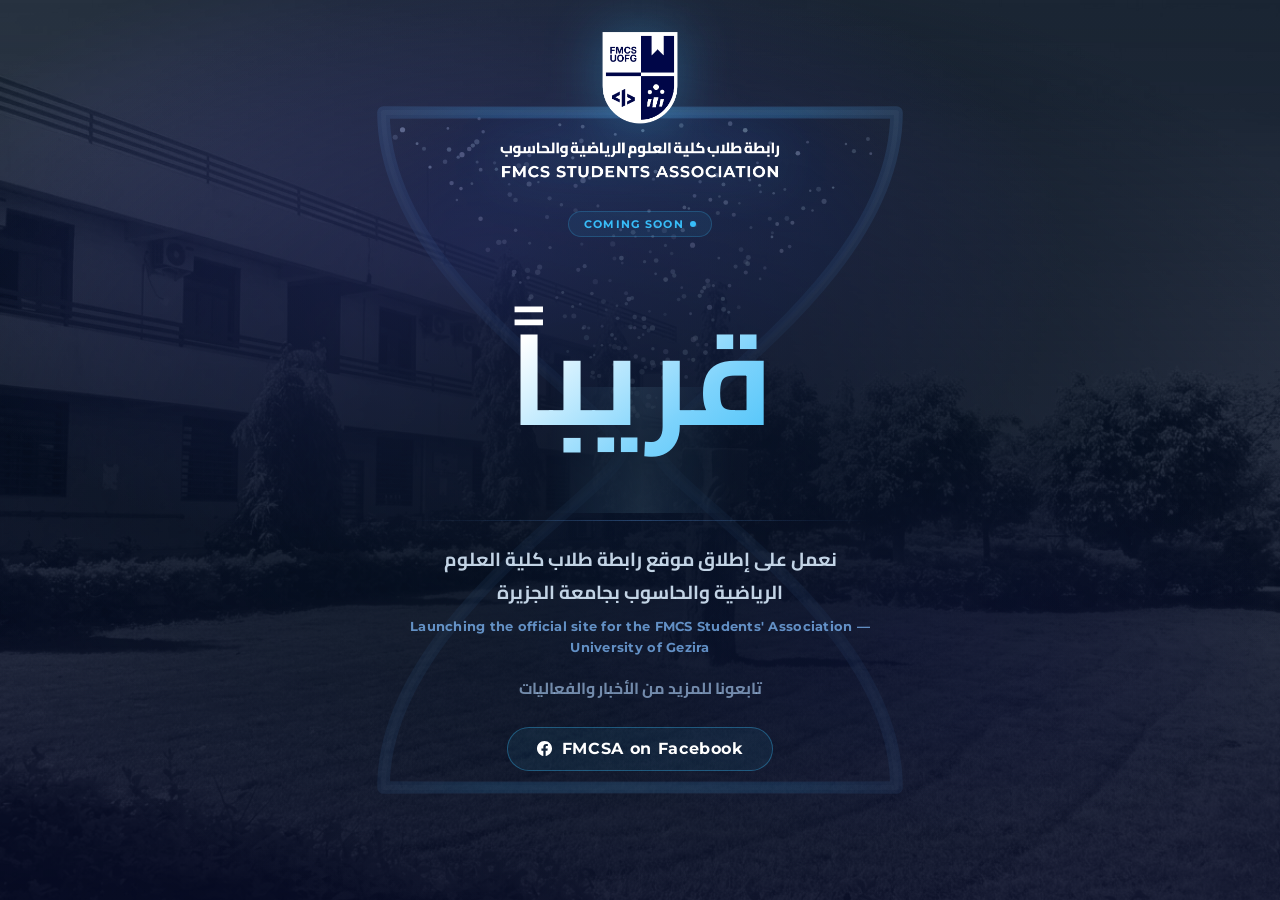
==== commit 3dfbee4e: "Improve responsiveness, accessibility, performance, and SEO across all pages - Add unified responsiv" ====
--- a/index.html
+++ b/index.html
@@ -5,7 +5,18 @@
   <meta charset="UTF-8">
   <meta name="viewport" content="width=device-width, initial-scale=1.0">
   <title>FMCSA — قريباً</title>
-
+  <meta name="description" content="الموقع الرسمي لرابطة طلاب كلية العلوم الرياضية والحاسوب - جامعة الجزيرة. قريباً.">
+  <meta property="og:title" content="FMCSA — رابطة طلاب الكلية">
+  <meta property="og:description" content="الموقع الرسمي لرابطة طلاب كلية العلوم الرياضية والحاسوب - جامعة الجزيرة">
+  <meta property="og:image" content="Assets/Cover.jpg">
+  <meta property="og:type" content="website">
+  <meta property="og:locale" content="ar_SD">
+  <meta name="twitter:card" content="summary_large_image">
+  <meta name="twitter:title" content="FMCSA — رابطة طلاب الكلية">
+  <meta name="twitter:description" content="الموقع الرسمي لرابطة طلاب كلية العلوم الرياضية والحاسوب - جامعة الجزيرة">
+  <meta name="twitter:image" content="Assets/Cover.jpg">
+  <link rel="icon" type="image/png" href="Assets/White Logo.png" media="(prefers-color-scheme: dark)">
+  <link rel="icon" type="image/png" href="Assets/Blue Logo.png" media="(prefers-color-scheme: light)">
 
   <style>
     *,
@@ -21,6 +32,7 @@
       src: url("Assets/Font/Cairo-Bold.ttf") format("truetype");
       font-weight: normal;
       font-style: normal;
+      font-display: swap;
     }
 
     @font-face {
@@ -28,6 +40,7 @@
       src: url("Assets/Font/Montserrat-Bold.ttf") format("truetype");
       font-weight: normal;
       font-style: normal;
+      font-display: swap;
     }
 
     :root {
@@ -42,8 +55,8 @@
 
     html,
     body {
-      height: 100%;
-      overflow: hidden;
+      min-height: 100%;
+      overflow-x: hidden;
       background: var(--navy);
       color: #e8f1ff;
     }
@@ -65,7 +78,7 @@
       position: fixed;
       inset: 0;
       z-index: 0;
-      background-image: url('Assets/IMG001.png');
+      background-image: url('Assets/IMG001.webp');
       background-size: cover;
       background-position: center top;
       opacity: 0.28;
@@ -250,7 +263,7 @@
       direction: ltr;
       font-family: 'MontserratFamily', system-ui, -apple-system, sans-serif;
       font-size: clamp(0.72rem, 1.7vw, 0.82rem);
-      color: rgba(130, 190, 255, 0.55);
+      color: rgba(130, 190, 255, 0.72);
       letter-spacing: 0.02em;
       line-height: 1.6;
     }
@@ -320,6 +333,27 @@
       }
     }
 
+    /* ── Responsive ── */
+    @media (min-width: 1201px) {
+      .content {
+        width: min(540px, 40vw);
+      }
+
+      h1 {
+        font-size: 8rem;
+      }
+
+      .logo-wrap img {
+        width: 280px;
+      }
+    }
+
+    @media (max-width: 900px) {
+      .content {
+        width: min(480px, 92vw);
+      }
+    }
+
     @media (max-width: 420px) {
       h1 {
         font-size: 3.8rem;
@@ -329,16 +363,72 @@
         width: 52vw;
       }
     }
+
+    @media (max-width: 380px) {
+      h1 {
+        font-size: 3.2rem;
+      }
+
+      .logo-wrap img {
+        width: 48vw;
+      }
+
+      .badge {
+        font-size: 0.6rem;
+        padding: 0.25rem 0.7rem;
+      }
+
+      .social-link {
+        padding: 0.6rem 1.4rem;
+        font-size: 0.85rem;
+      }
+    }
+
+    @media (max-height: 500px) and (orientation: landscape) {
+      .content {
+        padding: 1rem 1.5rem 1.5rem;
+        gap: 0;
+      }
+
+      .logo-wrap {
+        margin-bottom: 0.5rem;
+      }
+
+      .logo-wrap img {
+        width: min(160px, 30vw);
+      }
+
+      h1 {
+        font-size: 3rem;
+        margin-bottom: 0.8rem;
+      }
+
+      .text-block {
+        margin-bottom: 0.5rem;
+      }
+
+      .follow {
+        margin-bottom: 0.8rem;
+      }
+
+      .badge {
+        margin-bottom: 0.7rem;
+      }
+
+      .divider {
+        margin-bottom: 0.8rem;
+      }
+    }
   </style>
 </head>
 
 <body>
 
-  <canvas id="bg-canvas"></canvas>
-  <div class="vignette"></div>
+  <canvas id="bg-canvas" aria-hidden="true"></canvas>
+  <div class="vignette" aria-hidden="true"></div>
 
   <!-- floating micro-dots -->
-  <div class="dots" id="dots"></div>
+  <div class="dots" id="dots" aria-hidden="true"></div>
 
   <div class="content">
     <div class="logo-wrap">
@@ -425,7 +515,7 @@
       }
 
       /* ── particles ── */
-      const COUNT = 280;
+      const COUNT = window.innerWidth < 600 ? 120 : 280;
       const SETTLE_REST = 1900;
       let pileTop = 0;
 
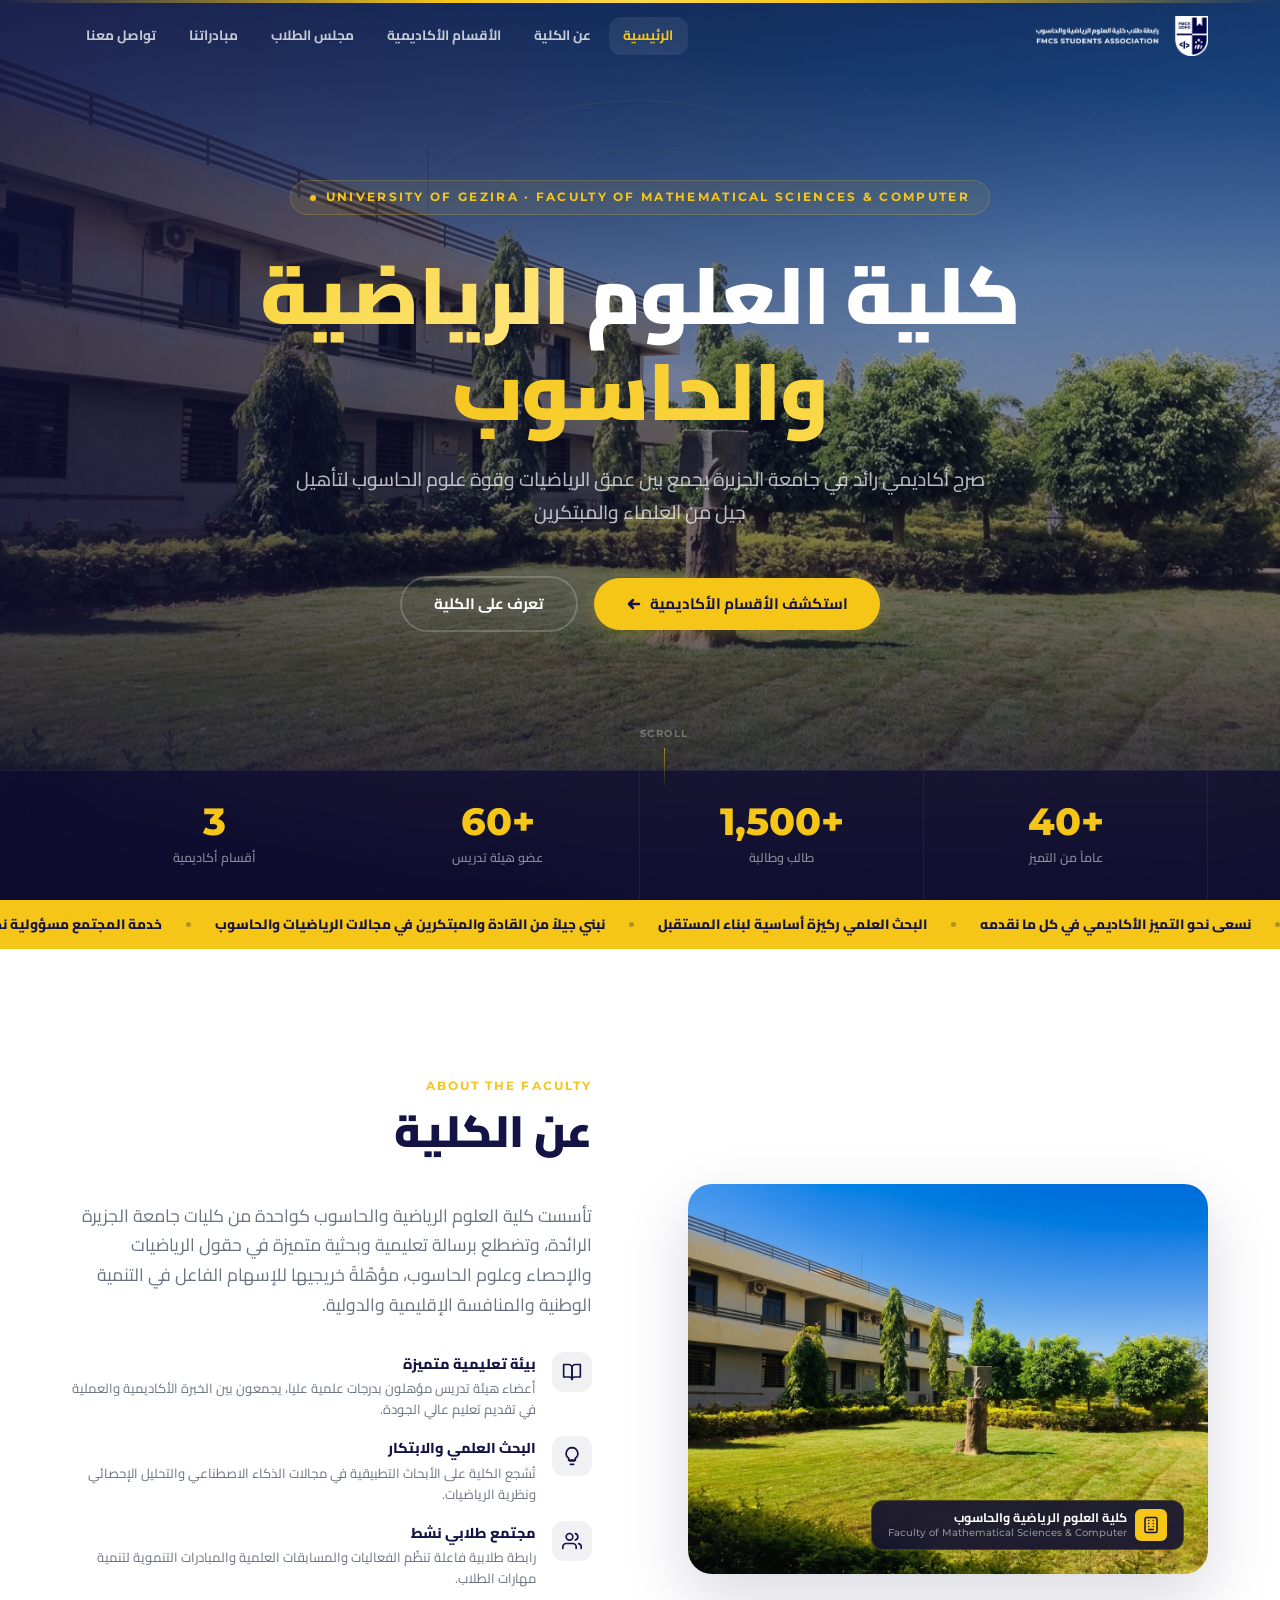
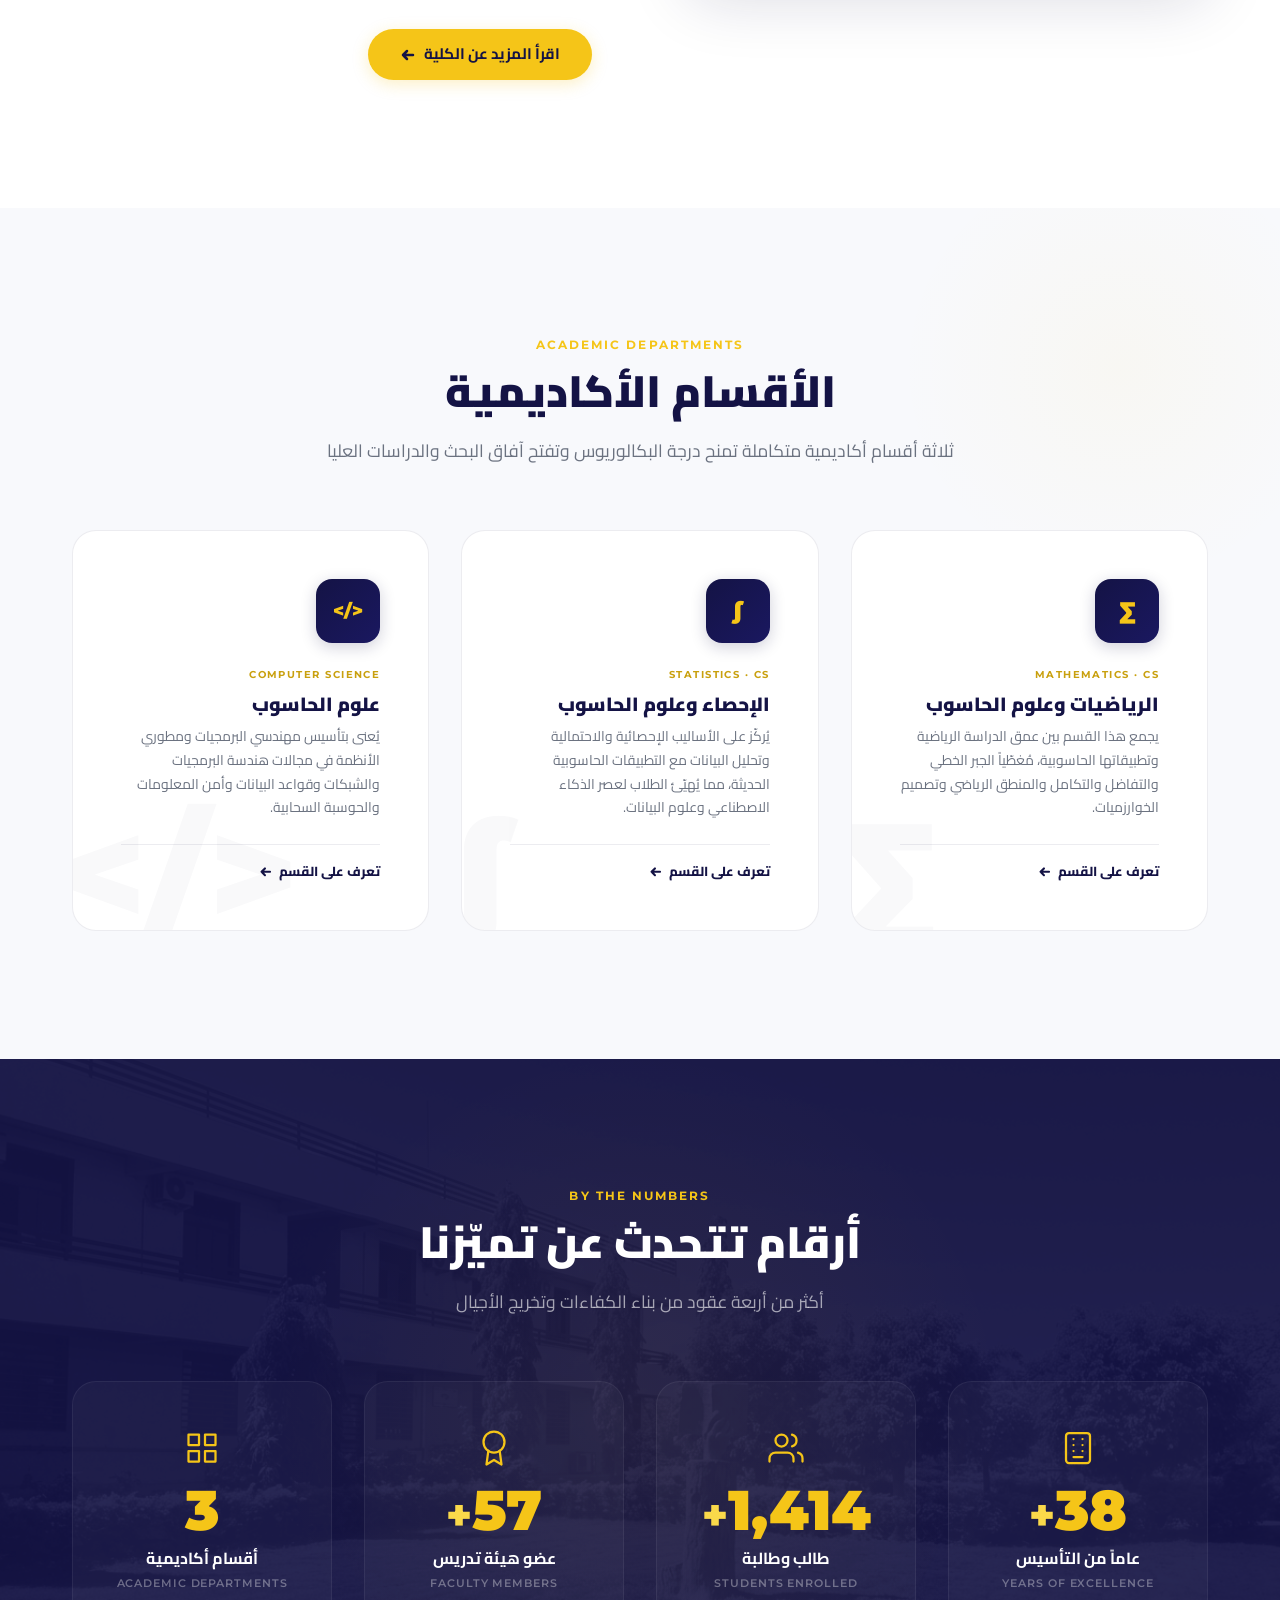
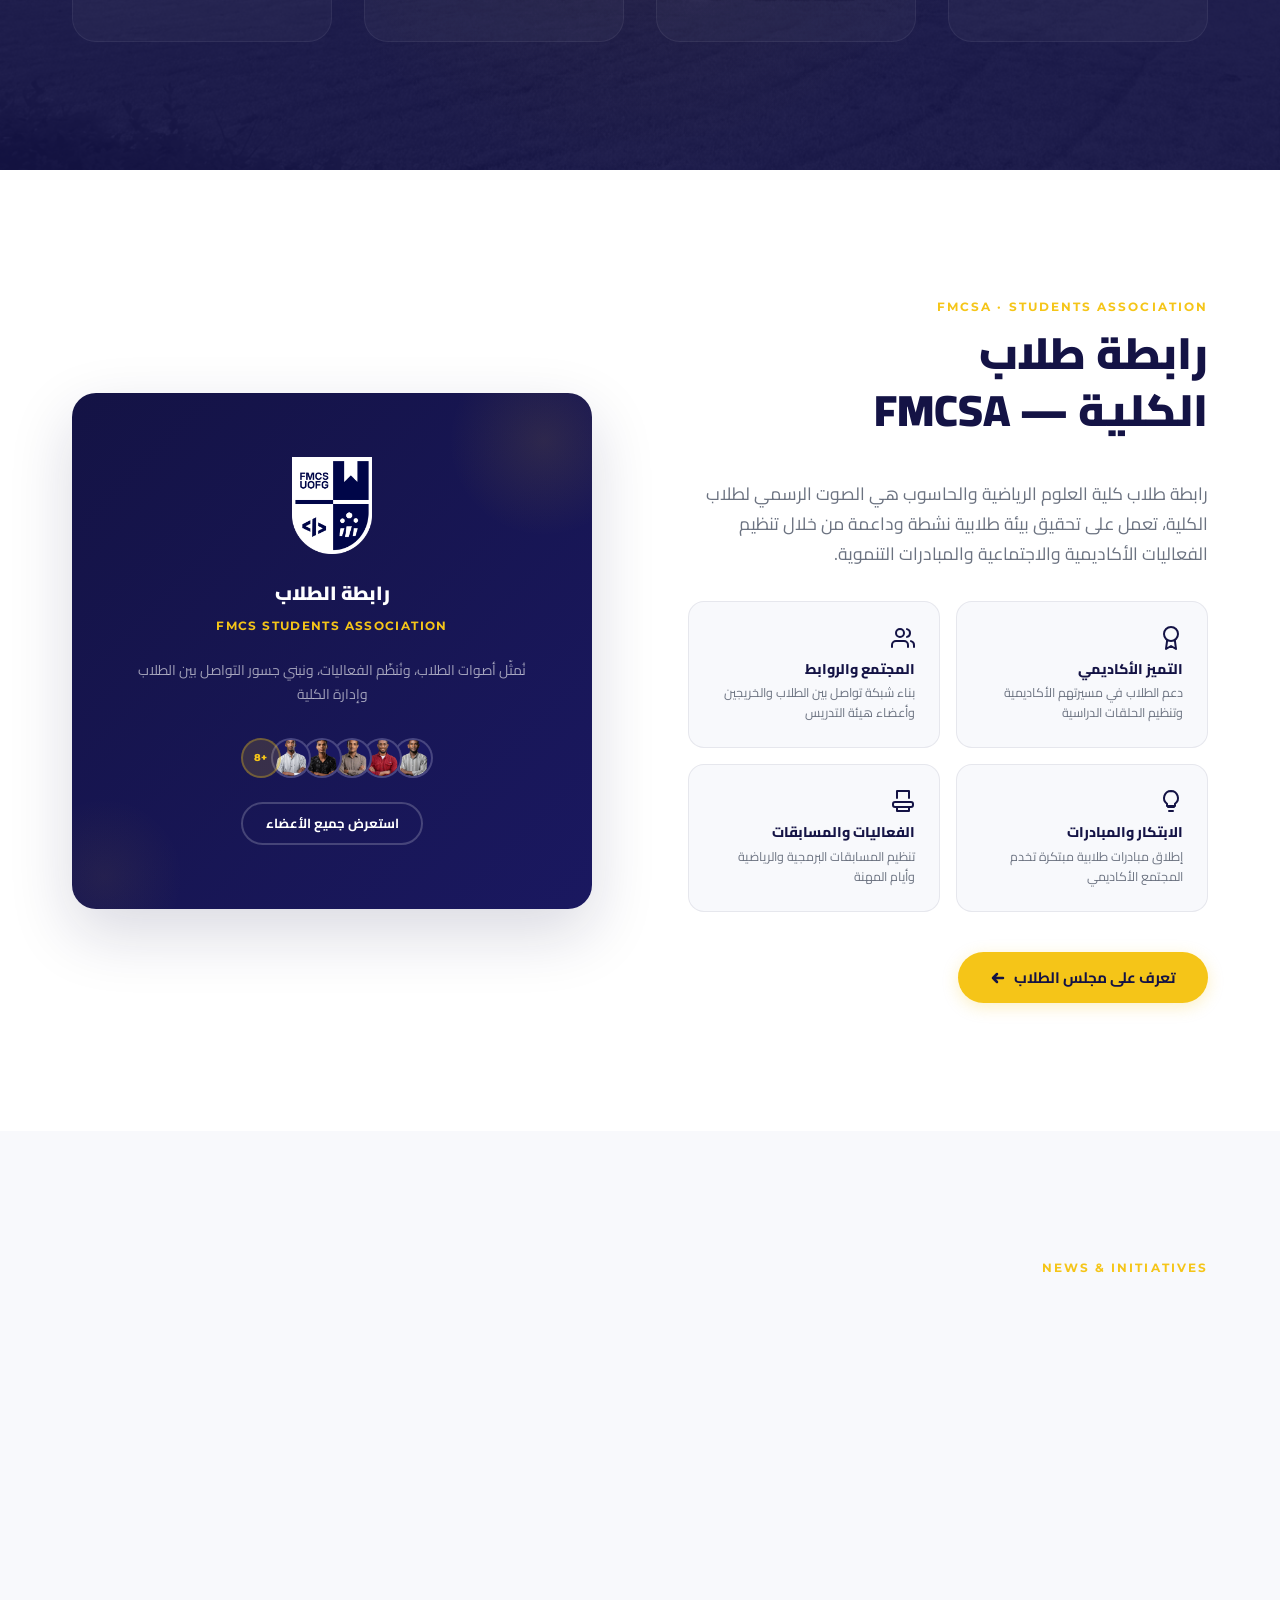
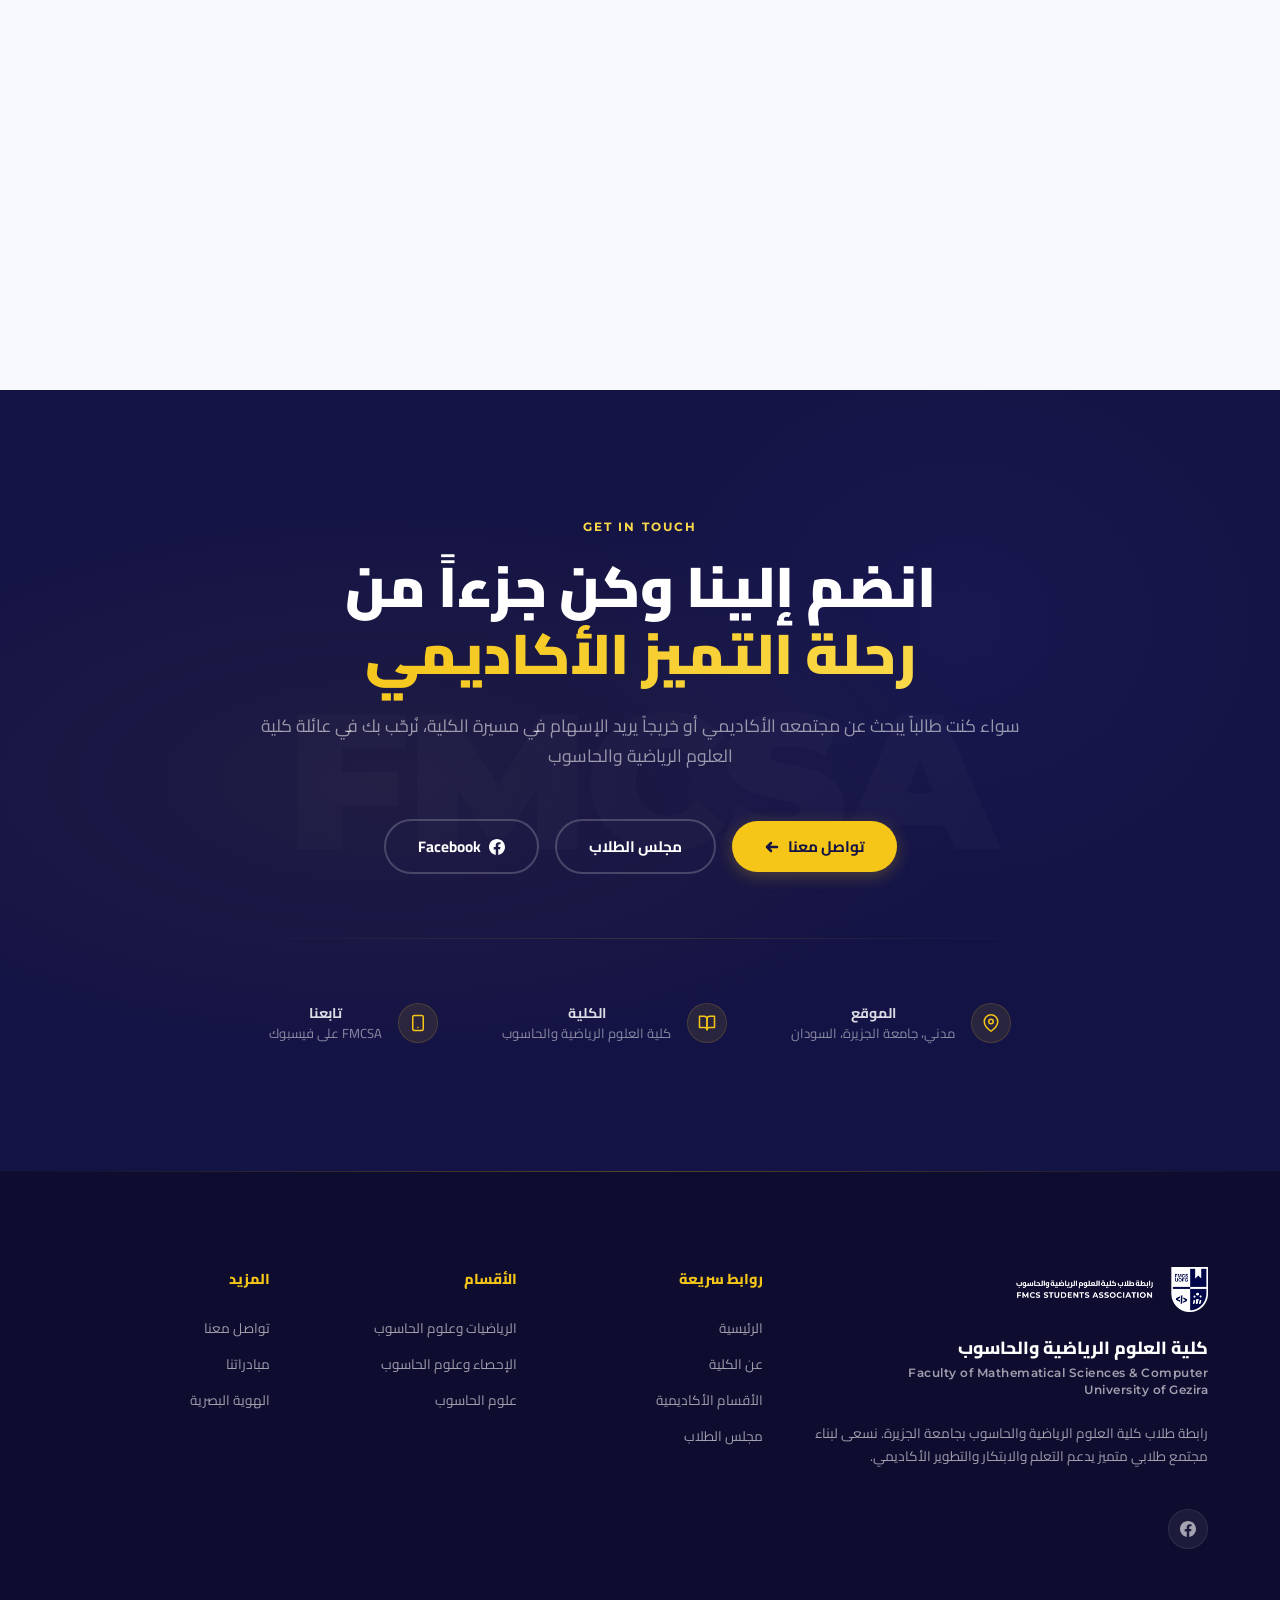
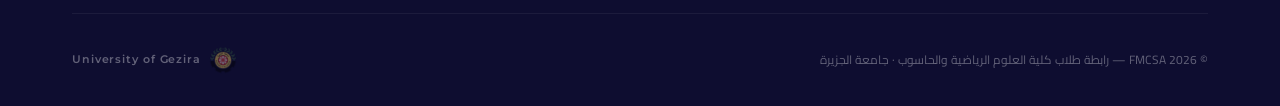
==== commit e286f73d: "Refactor entire website to professional university-grade design Complete redesign of the FMCSA websi" ====
--- a/index.html
+++ b/index.html
@@ -1,692 +1,2094 @@
 <!DOCTYPE html>
 <html lang="ar" dir="rtl">
-
 <head>
   <meta charset="UTF-8">
   <meta name="viewport" content="width=device-width, initial-scale=1.0">
-  <title>FMCSA — قريباً</title>
-  <meta name="description" content="الموقع الرسمي لرابطة طلاب كلية العلوم الرياضية والحاسوب - جامعة الجزيرة. قريباً.">
-  <meta property="og:title" content="FMCSA — رابطة طلاب الكلية">
-  <meta property="og:description" content="الموقع الرسمي لرابطة طلاب كلية العلوم الرياضية والحاسوب - جامعة الجزيرة">
+  <title>كلية العلوم الرياضية والحاسوب — جامعة الجزيرة</title>
+  <meta name="description" content="الموقع الرسمي لكلية العلوم الرياضية والحاسوب بجامعة الجزيرة. اكتشف برامجنا الأكاديمية المتميزة في الرياضيات والإحصاء وعلوم الحاسوب.">
+  <meta property="og:title" content="كلية العلوم الرياضية والحاسوب — جامعة الجزيرة">
+  <meta property="og:description" content="الموقع الرسمي لكلية العلوم الرياضية والحاسوب بجامعة الجزيرة. اكتشف برامجنا الأكاديمية في الرياضيات والإحصاء وعلوم الحاسوب.">
   <meta property="og:image" content="Assets/Cover.jpg">
   <meta property="og:type" content="website">
   <meta property="og:locale" content="ar_SD">
   <meta name="twitter:card" content="summary_large_image">
-  <meta name="twitter:title" content="FMCSA — رابطة طلاب الكلية">
-  <meta name="twitter:description" content="الموقع الرسمي لرابطة طلاب كلية العلوم الرياضية والحاسوب - جامعة الجزيرة">
-  <meta name="twitter:image" content="Assets/Cover.jpg">
   <link rel="icon" type="image/png" href="Assets/White Logo.png" media="(prefers-color-scheme: dark)">
   <link rel="icon" type="image/png" href="Assets/Blue Logo.png" media="(prefers-color-scheme: light)">
+  <link rel="stylesheet" href="css/shared.css">
 
   <style>
-    *,
-    *::before,
-    *::after {
-      box-sizing: border-box;
-      margin: 0;
-      padding: 0;
-    }
-
-    @font-face {
-      font-family: "CairoFamily";
-      src: url("Assets/Font/Cairo-Bold.ttf") format("truetype");
-      font-weight: normal;
-      font-style: normal;
-      font-display: swap;
-    }
-
-    @font-face {
-      font-family: "MontserratFamily";
-      src: url("Assets/Font/Montserrat-Bold.ttf") format("truetype");
-      font-weight: normal;
-      font-style: normal;
-      font-display: swap;
-    }
-
-    :root {
-      --navy: #06111f;
-      --mid: #0a1c34;
-      --accent: #3b82f6;
-      --bright: #7dd3fc;
-      --glow: #38bdf8;
-      --frost: rgba(180, 220, 255, 0.08);
-      --line: rgba(100, 170, 255, 0.14);
-    }
-
-    html,
+    /* ══════════════════════════════════════════════════════════════
+       INDEX PAGE — Page-Specific Styles
+       ══════════════════════════════════════════════════════════════ */
+
+    /* ── Override body padding since hero is full-viewport ── */
     body {
-      min-height: 100%;
-      overflow-x: hidden;
-      background: var(--navy);
-      color: #e8f1ff;
-    }
-
-    /* ── LAYERED BACKGROUND (mirrors PSD structure) ── */
-    body {
-      font-family: 'CairoFamily', system-ui, -apple-system, sans-serif;
+      padding-top: 0 !important;
+      margin-top: 0 !important;
+    }
+
+    /* ══════════════════════════════════════════════════════════════
+       HERO SECTION
+       ══════════════════════════════════════════════════════════════ */
+    .hero {
+      position: relative;
+      width: 100%;
+      min-height: 100vh;
+      min-height: 100svh;
+      margin-top: 0;
       display: flex;
       flex-direction: column;
       align-items: center;
       justify-content: center;
-      text-align: center;
-      position: relative;
-    }
-
-    /* background.jpg + glow overlay as a fixed pseudo-element */
-    body::before {
-      content: '';
-      position: fixed;
+      overflow: hidden;
+      background: var(--navy-dark);
+    }
+
+    /* Building image */
+    .hero-bg {
+      position: absolute;
       inset: 0;
       z-index: 0;
-      background-image: url('Assets/IMG001.webp');
-      background-size: cover;
-      background-position: center top;
-      opacity: 0.28;
-      mix-blend-mode: luminosity;
-    }
-
-    body::after {
-      content: '';
-      position: fixed;
+    }
+
+    .hero-bg img {
+      width: 100%;
+      height: 100%;
+      object-fit: cover;
+      object-position: center 30%;
+      display: block;
+      filter: saturate(0.7);
+    }
+
+    /* Multi-layer gradient overlay */
+    .hero-overlay {
+      position: absolute;
       inset: 0;
       z-index: 1;
       background:
-        radial-gradient(ellipse 70% 55% at 38% 28%, rgba(90, 80, 200, 0.38) 0%, transparent 65%),
-        radial-gradient(ellipse 50% 40% at 70% 70%, rgba(30, 20, 100, 0.25) 0%, transparent 60%),
-        linear-gradient(180deg, rgba(20, 19, 69, 0.0) 0%, rgba(10, 9, 40, 0.55) 100%);
-      pointer-events: none;
-    }
-
-    /* ── canvas ── */
-    #bg-canvas {
-      position: fixed;
-      inset: 0;
-      width: 100%;
-      height: 100%;
+        linear-gradient(180deg,
+          rgba(14, 13, 48, 0.55) 0%,
+          rgba(14, 13, 48, 0.3) 30%,
+          rgba(14, 13, 48, 0.5) 65%,
+          rgba(14, 13, 48, 0.92) 100%
+        ),
+        linear-gradient(135deg,
+          rgba(20, 19, 69, 0.7) 0%,
+          transparent 60%
+        );
+    }
+
+    /* Gold shimmer line at top */
+    .hero-top-line {
+      position: absolute;
+      top: 0;
+      left: 0;
+      right: 0;
+      height: 3px;
+      z-index: 3;
+      background: linear-gradient(90deg, transparent 0%, var(--gold) 35%, var(--gold-light) 50%, var(--gold) 65%, transparent 100%);
+    }
+
+    /* Geometric accent — large faint ring */
+    .hero-ring {
+      position: absolute;
+      width: min(700px, 90vw);
+      height: min(700px, 90vw);
+      border-radius: 50%;
+      border: 1px solid rgba(245, 197, 24, 0.06);
+      top: 50%;
+      left: 50%;
+      transform: translate(-50%, -50%);
       z-index: 1;
       pointer-events: none;
     }
 
-    /* ── center vignette ── */
-    .vignette {
-      position: fixed;
-      inset: 0;
-      z-index: 2;
-      pointer-events: none;
-      background:
-        radial-gradient(ellipse 60% 55% at 50% 50%,
-          rgba(6, 17, 31, 0.78) 0%,
-          rgba(6, 17, 31, 0.38) 60%,
-          transparent 100%);
-    }
-
-    /* ── floating particles behind content ── */
-    .dots {
-      position: fixed;
-      inset: 0;
-      z-index: 3;
-      pointer-events: none;
-      overflow: hidden;
-    }
-
-    .dot {
+    .hero-ring::before {
+      content: '';
       position: absolute;
+      inset: 3rem;
       border-radius: 50%;
-      background: var(--bright);
-      opacity: 0;
-      animation: floatDot linear infinite;
-    }
-
-    @keyframes floatDot {
-      0% {
-        transform: translateY(0) scale(1);
-        opacity: 0;
-      }
-
-      10% {
-        opacity: 0.35;
-      }
-
-      90% {
-        opacity: 0.12;
-      }
-
-      100% {
-        transform: translateY(-100px) scale(0.4);
-        opacity: 0;
-      }
-    }
-
-    /* ── layout ── */
-    .content {
+      border: 1px solid rgba(245, 197, 24, 0.04);
+    }
+
+    /* Hero content */
+    .hero-content {
       position: relative;
-      z-index: 10;
-      display: flex;
-      flex-direction: column;
-      align-items: center;
-      gap: 0;
-      padding: 2rem 1.5rem 2.5rem;
-      width: min(460px, 94vw);
-    }
-
-    /* ── logo ── */
-    .logo-wrap {
-      margin-bottom: 1.1rem;
-      animation: fadeUp 1s .1s cubic-bezier(.16, 1, .3, 1) both;
-    }
-
-    .logo-wrap img {
-      width: min(260px, 60vw);
-      filter: drop-shadow(0 0 28px rgba(56, 189, 248, 0.35));
-    }
-
-    /* ── badge ── */
-    .badge {
+      z-index: 4;
+      text-align: center;
+      padding: calc(var(--nav-height, 4.5rem) + 2rem) var(--space-xl) calc(var(--space-4xl) + 6rem);
+      max-width: 62rem;
+      margin: 0 auto;
+      width: 100%;
+    }
+
+    .hero-eyebrow {
       display: inline-flex;
       align-items: center;
-      gap: 0.4rem;
-      font-family: 'MontserratFamily', system-ui, -apple-system, sans-serif;
-      font-size: 0.68rem;
-      letter-spacing: 0.12em;
-      color: var(--glow);
-      background: rgba(56, 189, 248, 0.08);
-      border: 1px solid rgba(56, 189, 248, 0.22);
-      padding: 0.3rem 0.9rem;
-      border-radius: 999px;
-      margin-bottom: 1.3rem;
-      animation: fadeUp 1s .22s cubic-bezier(.16, 1, .3, 1) both;
-    }
-
-    .badge::before {
-      content: '';
+      gap: 0.6rem;
+      font-family: var(--font-en);
+      font-size: 0.72rem;
+      font-weight: 700;
+      letter-spacing: 0.2em;
+      text-transform: uppercase;
+      color: var(--gold);
+      background: rgba(245, 197, 24, 0.08);
+      border: 1px solid rgba(245, 197, 24, 0.2);
+      padding: 0.45rem 1.2rem;
+      border-radius: var(--radius-full);
+      margin-bottom: var(--space-xl);
+      direction: ltr;
+      animation: heroFadeUp 0.9s 0.1s cubic-bezier(0.16, 1, 0.3, 1) both;
+    }
+
+    .hero-eyebrow-dot {
       width: 6px;
       height: 6px;
       border-radius: 50%;
-      background: var(--glow);
-      animation: pulse 2s ease-in-out infinite;
-    }
-
-    @keyframes pulse {
-
-      0%,
-      100% {
-        opacity: 1;
-        transform: scale(1);
-      }
-
-      50% {
-        opacity: 0.4;
-        transform: scale(0.7);
-      }
-    }
-
-    /* ── heading ── */
-    h1 {
-      font-family: 'CairoFamily', system-ui, -apple-system, sans-serif;
-      font-size: clamp(4.5rem, 13vw, 7.5rem);
-      font-weight: 800;
+      background: var(--gold);
+      animation: heroPulse 2s ease-in-out infinite;
+      flex-shrink: 0;
+    }
+
+    @keyframes heroPulse {
+      0%, 100% { opacity: 1; transform: scale(1); }
+      50% { opacity: 0.4; transform: scale(0.7); }
+    }
+
+    .hero-title {
+      font-size: clamp(2.4rem, 7vw, 5rem);
+      font-weight: 900;
+      line-height: 1.2;
+      color: var(--white);
+      margin-bottom: var(--space-lg);
       letter-spacing: -0.01em;
-      margin-bottom: 1.4rem;
-      background: linear-gradient(140deg, #ffffff 20%, var(--bright) 65%, var(--glow) 100%);
+      animation: heroFadeUp 0.9s 0.2s cubic-bezier(0.16, 1, 0.3, 1) both;
+    }
+
+    .hero-title-accent {
+      background: linear-gradient(135deg, var(--gold) 0%, var(--gold-light) 60%, #ffe78a 100%);
       -webkit-background-clip: text;
       -webkit-text-fill-color: transparent;
       background-clip: text;
-      animation: fadeUp 1s .33s cubic-bezier(.16, 1, .3, 1) both;
-    }
-
-    /* ── divider ── */
-    .divider {
+    }
+
+    .hero-subtitle-en {
+      font-family: var(--font-en);
+      font-size: clamp(0.85rem, 2vw, 1.05rem);
+      font-weight: 500;
+      color: rgba(255, 255, 255, 0.55);
+      letter-spacing: 0.05em;
+      text-align: center;
+      margin-bottom: var(--space-md);
+      animation: heroFadeUp 0.9s 0.3s cubic-bezier(0.16, 1, 0.3, 1) both;
+    }
+
+    .hero-subtitle-ar {
+      font-size: clamp(1rem, 2.5vw, 1.2rem);
+      color: rgba(255, 255, 255, 0.7);
+      font-weight: 500;
+      line-height: 1.7;
+      max-width: 44rem;
+      margin: 0 auto var(--space-2xl);
+      animation: heroFadeUp 0.9s 0.35s cubic-bezier(0.16, 1, 0.3, 1) both;
+    }
+
+    .hero-cta-group {
+      display: flex;
+      align-items: center;
+      justify-content: center;
+      gap: var(--space-md);
+      flex-wrap: wrap;
+      position: relative;
+      z-index: 5;
+      animation: heroFadeUp 0.9s 0.45s cubic-bezier(0.16, 1, 0.3, 1) both;
+    }
+
+    /* Hero stats bar */
+    .hero-stats {
+      position: absolute;
+      bottom: 0;
+      left: 0;
+      right: 0;
+      z-index: 2;
+      background: rgba(14, 13, 48, 0.75);
+      backdrop-filter: blur(20px);
+      -webkit-backdrop-filter: blur(20px);
+      border-top: 1px solid rgba(255, 255, 255, 0.06);
+      animation: heroFadeUp 0.9s 0.6s cubic-bezier(0.16, 1, 0.3, 1) both;
+    }
+
+    .hero-stats-inner {
+      max-width: var(--max-width);
+      margin: 0 auto;
+      padding: 0 var(--space-xl);
+      display: grid;
+      grid-template-columns: repeat(4, 1fr);
+    }
+
+    .hero-stat {
+      padding: var(--space-xl) var(--space-lg);
+      text-align: center;
+      border-left: 1px solid rgba(255, 255, 255, 0.06);
+    }
+
+    .hero-stat:last-child {
+      border-left: none;
+    }
+
+    [dir="rtl"] .hero-stat {
+      border-left: none;
+      border-right: 1px solid rgba(255, 255, 255, 0.06);
+    }
+
+    [dir="rtl"] .hero-stat:last-child {
+      border-right: none;
+    }
+
+    .hero-stat-num {
+      font-family: var(--font-en);
+      font-size: clamp(1.6rem, 3.5vw, 2.4rem);
+      font-weight: 800;
+      color: var(--gold);
+      line-height: 1;
+      direction: ltr;
+      display: block;
+    }
+
+    .hero-stat-label {
+      font-size: 0.78rem;
+      color: rgba(255, 255, 255, 0.5);
+      margin-top: 0.4rem;
+      font-weight: 600;
+    }
+
+    @keyframes heroFadeUp {
+      from { opacity: 0; transform: translateY(2rem); }
+      to   { opacity: 1; transform: translateY(0); }
+    }
+
+    /* Scroll indicator */
+    .hero-scroll {
+      position: absolute;
+      bottom: 7rem;
+      left: 50%;
+      transform: translateX(-50%);
+      z-index: 3;
+      display: flex;
+      flex-direction: column;
+      align-items: center;
+      gap: 0.4rem;
+      animation: heroFadeUp 1s 0.8s cubic-bezier(0.16, 1, 0.3, 1) both;
+    }
+
+    .hero-scroll-text {
+      font-family: var(--font-en);
+      font-size: 0.62rem;
+      font-weight: 700;
+      letter-spacing: 0.15em;
+      text-transform: uppercase;
+      color: rgba(255, 255, 255, 0.3);
+    }
+
+    .hero-scroll-line {
+      width: 1px;
+      height: 2.5rem;
+      background: linear-gradient(to bottom, rgba(245, 197, 24, 0.6), transparent);
+      animation: scrollLine 2s ease-in-out infinite;
+    }
+
+    @keyframes scrollLine {
+      0%, 100% { opacity: 0.6; transform: scaleY(1); }
+      50% { opacity: 1; transform: scaleY(1.2); }
+    }
+
+    /* ══════════════════════════════════════════════════════════════
+       ENGLISH TEXT ALIGNMENT — RTL site: English labels align right
+       ══════════════════════════════════════════════════════════════ */
+    .section-eyebrow {
+      text-align: right;
+    }
+
+    .text-center .section-eyebrow,
+    .section-header.text-center .section-eyebrow,
+    .cta-inner .section-eyebrow {
+      text-align: center;
+    }
+
+    /* ══════════════════════════════════════════════════════════════
+       ABOUT SECTION
+       ══════════════════════════════════════════════════════════════ */
+    .about-section {
+      background: var(--bg-primary);
+    }
+
+    .about-grid {
+      display: grid;
+      grid-template-columns: 1fr 1fr;
+      gap: var(--space-4xl);
+      align-items: center;
+    }
+
+    .about-image-wrap {
+      position: relative;
+      border-radius: var(--radius-xl);
+      overflow: hidden;
+      aspect-ratio: 4/3;
+      box-shadow: var(--shadow-xl);
+    }
+
+    .about-image-wrap img {
       width: 100%;
-      height: 1px;
-      background: linear-gradient(90deg, transparent, var(--line), rgba(100, 170, 255, 0.3), var(--line), transparent);
-      margin-bottom: 1.4rem;
-      animation: fadeUp 1s .42s cubic-bezier(.16, 1, .3, 1) both;
-    }
-
-    /* ── body text ── */
-    .text-block {
+      height: 100%;
+      object-fit: cover;
+      object-position: center 20%;
+      transition: transform 0.8s cubic-bezier(0.16, 1, 0.3, 1);
+    }
+
+    .about-image-wrap:hover img {
+      transform: scale(1.04);
+    }
+
+    /* Gold corner accent */
+    .about-image-wrap::before {
+      content: '';
+      position: absolute;
+      bottom: -1.5rem;
+      right: -1.5rem;
+      width: 6rem;
+      height: 6rem;
+      border-radius: var(--radius-lg);
+      background: var(--gold);
+      opacity: 0.12;
+      z-index: -1;
+    }
+
+    .about-image-badge {
+      position: absolute;
+      bottom: var(--space-lg);
+      right: var(--space-lg);
+      background: rgba(14, 13, 48, 0.88);
+      backdrop-filter: blur(12px);
+      -webkit-backdrop-filter: blur(12px);
+      border: 1px solid rgba(245, 197, 24, 0.2);
+      border-radius: var(--radius-md);
+      padding: var(--space-sm) var(--space-md);
+      display: flex;
+      align-items: center;
+      gap: var(--space-sm);
+    }
+
+    .about-image-badge-icon {
+      width: 2rem;
+      height: 2rem;
+      background: var(--gold);
+      border-radius: var(--radius-sm);
+      display: flex;
+      align-items: center;
+      justify-content: center;
+      flex-shrink: 0;
+    }
+
+    .about-image-badge-text {
+      color: var(--white);
+      font-size: 0.78rem;
+      font-weight: 700;
+      line-height: 1.3;
+    }
+
+    .about-image-badge-text span {
+      display: block;
+      font-size: 0.65rem;
+      font-weight: 500;
+      color: rgba(255,255,255,0.5);
+      font-family: var(--font-en);
+      direction: ltr;
+    }
+
+    .about-content {
       display: flex;
       flex-direction: column;
-      gap: 0.55rem;
-      margin-bottom: 0.9rem;
-      animation: fadeUp 1s .5s cubic-bezier(.16, 1, .3, 1) both;
-    }
-
-    .text-ar {
-      font-size: clamp(1rem, 2.6vw, 1.18rem);
-      font-weight: 500;
-      color: rgba(220, 238, 255, 0.88);
-      line-height: 1.7;
-    }
-
-    .text-en {
-      direction: ltr;
-      font-family: 'MontserratFamily', system-ui, -apple-system, sans-serif;
-      font-size: clamp(0.72rem, 1.7vw, 0.82rem);
-      color: rgba(130, 190, 255, 0.72);
-      letter-spacing: 0.02em;
+      gap: var(--space-lg);
+    }
+
+    .about-features {
+      display: flex;
+      flex-direction: column;
+      gap: var(--space-md);
+      margin-top: var(--space-sm);
+    }
+
+    .about-feature {
+      display: flex;
+      align-items: flex-start;
+      gap: var(--space-md);
+    }
+
+    .about-feature-icon {
+      width: 2.5rem;
+      height: 2.5rem;
+      border-radius: var(--radius-md);
+      background: rgba(20, 19, 69, 0.06);
+      display: flex;
+      align-items: center;
+      justify-content: center;
+      flex-shrink: 0;
+    }
+
+    .about-feature-text strong {
+      display: block;
+      font-size: 0.9rem;
+      font-weight: 800;
+      color: var(--text-primary);
+      margin-bottom: 0.2rem;
+    }
+
+    .about-feature-text p {
+      font-size: 0.82rem;
+      color: var(--text-muted);
       line-height: 1.6;
     }
 
-    /* ── follow text ── */
-    .follow {
-      font-size: clamp(0.9rem, 2.2vw, 1rem);
-      font-weight: 500;
-      color: rgba(180, 215, 255, 0.6);
-      margin-bottom: 1.5rem;
-      animation: fadeUp 1s .58s cubic-bezier(.16, 1, .3, 1) both;
-    }
-
-    /* ── social button ── */
-    .social-link {
-      display: inline-flex;
-      align-items: center;
-      gap: 0.6rem;
-      color: white;
-      text-decoration: none;
-      direction: ltr;
-      font-family: 'MontserratFamily', system-ui, -apple-system, sans-serif;
-      font-weight: 700;
-      letter-spacing: 0.04em;
-      padding: 0.72rem 1.8rem;
-      border-radius: 999px;
+    /* ══════════════════════════════════════════════════════════════
+       DEPARTMENTS SECTION
+       ══════════════════════════════════════════════════════════════ */
+    .depts-section {
+      background: var(--bg-secondary);
       position: relative;
       overflow: hidden;
-      border: 1px solid rgba(56, 189, 248, 0.35);
-      background: rgba(56, 189, 248, 0.07);
-      transition: transform .25s, border-color .25s, background .25s;
-      animation: fadeUp 1s .66s cubic-bezier(.16, 1, .3, 1) both;
-    }
-
-    .social-link::before {
+    }
+
+    .depts-section::before {
+      content: '';
+      position: absolute;
+      top: -4rem;
+      right: -4rem;
+      width: 28rem;
+      height: 28rem;
+      border-radius: 50%;
+      background: radial-gradient(circle, rgba(245, 197, 24, 0.04) 0%, transparent 70%);
+      pointer-events: none;
+    }
+
+    .depts-grid {
+      display: grid;
+      grid-template-columns: repeat(3, 1fr);
+      gap: var(--space-xl);
+    }
+
+    .dept-card {
+      background: var(--white);
+      border: 1px solid var(--border-light);
+      border-radius: var(--radius-xl);
+      padding: var(--space-2xl);
+      position: relative;
+      overflow: hidden;
+      transition: transform 0.35s cubic-bezier(0.16, 1, 0.3, 1),
+                  box-shadow 0.35s cubic-bezier(0.16, 1, 0.3, 1),
+                  border-color 0.25s ease;
+      display: flex;
+      flex-direction: column;
+      gap: var(--space-lg);
+    }
+
+    .dept-card::before {
+      content: '';
+      position: absolute;
+      top: 0;
+      left: 0;
+      right: 0;
+      height: 3px;
+      background: linear-gradient(90deg, transparent, var(--gold), transparent);
+      opacity: 0;
+      transition: opacity 0.3s ease;
+    }
+
+    .dept-card:hover {
+      transform: translateY(-6px);
+      box-shadow: var(--shadow-xl);
+      border-color: rgba(245, 197, 24, 0.15);
+    }
+
+    .dept-card:hover::before {
+      opacity: 1;
+    }
+
+    /* Large math symbol background decoration */
+    .dept-card-bg-symbol {
+      position: absolute;
+      bottom: -1rem;
+      left: -1rem;
+      font-family: var(--font-en);
+      font-size: 9rem;
+      font-weight: 900;
+      color: var(--navy);
+      opacity: 0.025;
+      line-height: 1;
+      pointer-events: none;
+      user-select: none;
+      transition: opacity 0.35s ease;
+    }
+
+    .dept-card:hover .dept-card-bg-symbol {
+      opacity: 0.045;
+    }
+
+    .dept-icon-wrap {
+      width: 4rem;
+      height: 4rem;
+      border-radius: var(--radius-lg);
+      background: linear-gradient(135deg, var(--navy) 0%, var(--navy-light) 100%);
+      display: flex;
+      align-items: center;
+      justify-content: center;
+      flex-shrink: 0;
+      box-shadow: 0 4px 16px rgba(20, 19, 69, 0.2);
+    }
+
+    .dept-icon {
+      font-family: var(--font-en);
+      font-size: 1.5rem;
+      font-weight: 900;
+      color: var(--gold);
+      line-height: 1;
+      direction: ltr;
+    }
+
+    .dept-card-content {
+      flex: 1;
+      display: flex;
+      flex-direction: column;
+      gap: var(--space-sm);
+    }
+
+    .dept-tag {
+      font-family: var(--font-en);
+      font-size: 0.65rem;
+      font-weight: 700;
+      letter-spacing: 0.14em;
+      text-transform: uppercase;
+      color: var(--gold-dark);
+    }
+
+    .dept-title {
+      font-size: 1.2rem;
+      font-weight: 900;
+      color: var(--text-primary);
+      line-height: 1.35;
+    }
+
+    .dept-desc {
+      font-size: 0.87rem;
+      color: var(--text-muted);
+      line-height: 1.7;
+    }
+
+    .dept-link {
+      display: inline-flex;
+      align-items: center;
+      gap: 0.4rem;
+      font-size: 0.82rem;
+      font-weight: 800;
+      color: var(--navy);
+      margin-top: auto;
+      padding-top: var(--space-md);
+      border-top: 1px solid var(--border-light);
+      transition: gap 0.2s ease, color 0.2s ease;
+    }
+
+    .dept-link:hover {
+      color: var(--gold-dark);
+      gap: 0.7rem;
+    }
+
+    .dept-link svg {
+      width: 0.85rem;
+      height: 0.85rem;
+      transition: transform 0.2s ease;
+    }
+
+    [dir="rtl"] .dept-link svg {
+      transform: scaleX(-1);
+    }
+
+    .dept-link:hover svg {
+      transform: translateX(3px) scaleX(-1);
+    }
+
+    /* ══════════════════════════════════════════════════════════════
+       STATISTICS SECTION
+       ══════════════════════════════════════════════════════════════ */
+    .stats-section {
+      background: var(--navy);
+      position: relative;
+      overflow: hidden;
+    }
+
+    .stats-section::before {
       content: '';
       position: absolute;
       inset: 0;
-      background: radial-gradient(circle at 50% 0%, rgba(56, 189, 248, 0.2) 0%, transparent 70%);
-      opacity: 0;
-      transition: opacity .3s;
-    }
-
-    .social-link:hover {
+      background-image: url('Assets/IMG001.webp');
+      background-size: cover;
+      background-position: center;
+      opacity: 0.07;
+      filter: grayscale(1);
+    }
+
+    .stats-section::after {
+      content: '';
+      position: absolute;
+      top: 50%;
+      left: 50%;
+      transform: translate(-50%, -50%);
+      width: 50rem;
+      height: 50rem;
+      border-radius: 50%;
+      background: radial-gradient(circle, rgba(245, 197, 24, 0.06) 0%, transparent 65%);
+      pointer-events: none;
+    }
+
+    .stats-inner {
+      position: relative;
+      z-index: 1;
+    }
+
+    .stats-grid {
+      display: grid;
+      grid-template-columns: repeat(4, 1fr);
+      gap: var(--space-xl);
+      margin-top: var(--space-3xl);
+    }
+
+    .stat-item {
+      text-align: center;
+      padding: var(--space-2xl) var(--space-lg);
+      border-radius: var(--radius-xl);
+      background: rgba(255, 255, 255, 0.03);
+      border: 1px solid rgba(255, 255, 255, 0.06);
+      transition: background 0.3s ease, border-color 0.3s ease, transform 0.3s ease;
+    }
+
+    .stat-item:hover {
+      background: rgba(255, 255, 255, 0.06);
+      border-color: rgba(245, 197, 24, 0.15);
       transform: translateY(-3px);
-      border-color: rgba(56, 189, 248, 0.65);
-      background: rgba(56, 189, 248, 0.13);
-    }
-
-    .social-link:hover::before {
-      opacity: 1;
-    }
-
-    .social-link svg {
+    }
+
+    .stat-number {
+      font-family: var(--font-en);
+      font-size: clamp(2.4rem, 4.5vw, 3.5rem);
+      font-weight: 900;
+      color: var(--gold);
+      line-height: 1;
+      text-align: center;
+      display: block;
+    }
+
+    .stat-plus {
+      color: var(--gold-light);
+      font-size: 0.75em;
+    }
+
+    .stat-label-ar {
+      font-size: 1rem;
+      font-weight: 700;
+      color: var(--white);
+      margin-top: var(--space-sm);
+      display: block;
+    }
+
+    .stat-label-en {
+      font-family: var(--font-en);
+      font-size: 0.7rem;
+      font-weight: 600;
+      color: rgba(255, 255, 255, 0.35);
+      letter-spacing: 0.08em;
+      text-transform: uppercase;
+      text-align: center;
+      margin-top: 0.25rem;
+      display: block;
+    }
+
+    .stat-icon {
+      margin-bottom: var(--space-md);
+      display: flex;
+      align-items: center;
+      justify-content: center;
+    }
+
+    /* ══════════════════════════════════════════════════════════════
+       FMCSA — STUDENT ASSOCIATION SECTION
+       ══════════════════════════════════════════════════════════════ */
+    .fmcsa-section {
+      background: var(--bg-primary);
+      position: relative;
+      overflow: hidden;
+    }
+
+    .fmcsa-inner {
+      display: grid;
+      grid-template-columns: 1fr 1fr;
+      gap: var(--space-4xl);
+      align-items: center;
+    }
+
+    .fmcsa-content {
+      display: flex;
+      flex-direction: column;
+      gap: var(--space-lg);
+    }
+
+    .fmcsa-pillars {
+      display: grid;
+      grid-template-columns: 1fr 1fr;
+      gap: var(--space-md);
+      margin-top: var(--space-sm);
+    }
+
+    .fmcsa-pillar {
+      background: var(--bg-secondary);
+      border: 1px solid var(--border-light);
+      border-radius: var(--radius-lg);
+      padding: var(--space-lg);
+      transition: border-color 0.25s ease, box-shadow 0.25s ease;
+    }
+
+    .fmcsa-pillar:hover {
+      border-color: rgba(245, 197, 24, 0.2);
+      box-shadow: var(--shadow-md);
+    }
+
+    .fmcsa-pillar-icon {
+      margin-bottom: var(--space-sm);
+      display: flex;
+      align-items: center;
+    }
+
+    .fmcsa-pillar-title {
+      font-size: 0.88rem;
+      font-weight: 800;
+      color: var(--text-primary);
+      margin-bottom: 0.2rem;
+    }
+
+    .fmcsa-pillar-desc {
+      font-size: 0.78rem;
+      color: var(--text-muted);
+      line-height: 1.6;
+    }
+
+    .fmcsa-visual {
+      position: relative;
+    }
+
+    .fmcsa-card-main {
+      background: linear-gradient(135deg, var(--navy) 0%, var(--navy-light) 100%);
+      border-radius: var(--radius-xl);
+      padding: var(--space-3xl);
+      text-align: center;
+      position: relative;
+      overflow: hidden;
+      box-shadow: var(--shadow-xl);
+    }
+
+    .fmcsa-card-main::before {
+      content: '';
+      position: absolute;
+      top: -3rem;
+      right: -3rem;
+      width: 12rem;
+      height: 12rem;
+      border-radius: 50%;
+      background: radial-gradient(circle, rgba(245, 197, 24, 0.1) 0%, transparent 70%);
+    }
+
+    .fmcsa-card-main::after {
+      content: '';
+      position: absolute;
+      bottom: -3rem;
+      left: -3rem;
+      width: 10rem;
+      height: 10rem;
+      border-radius: 50%;
+      background: radial-gradient(circle, rgba(245, 197, 24, 0.06) 0%, transparent 70%);
+    }
+
+    .fmcsa-logo-wrap {
+      margin: 0 auto var(--space-lg);
+      display: flex;
+      align-items: center;
+      justify-content: center;
+    }
+
+    .fmcsa-logo-wrap img {
+      width: 5rem;
+      height: auto;
+    }
+
+    .fmcsa-card-title {
+      font-size: 1.2rem;
+      font-weight: 900;
+      color: var(--white);
+      margin-bottom: var(--space-sm);
+      position: relative;
+      z-index: 1;
+    }
+
+    .fmcsa-card-title-en {
+      font-family: var(--font-en);
+      font-size: 0.72rem;
+      font-weight: 700;
+      color: var(--gold);
+      letter-spacing: 0.12em;
+      text-transform: uppercase;
+      text-align: center;
+      margin-bottom: var(--space-lg);
+      position: relative;
+      z-index: 1;
+    }
+
+    .fmcsa-card-desc {
+      font-size: 0.87rem;
+      color: rgba(255, 255, 255, 0.6);
+      line-height: 1.7;
+      margin-bottom: var(--space-xl);
+      position: relative;
+      z-index: 1;
+    }
+
+    .fmcsa-members-grid {
+      display: flex;
+      gap: -0.5rem;
+      justify-content: center;
+      margin-bottom: var(--space-lg);
+      position: relative;
+      z-index: 1;
+    }
+
+    .fmcsa-member-avatar {
+      width: 2.5rem;
+      height: 2.5rem;
+      border-radius: 50%;
+      border: 2px solid rgba(255, 255, 255, 0.2);
+      background: var(--navy-light);
+      overflow: hidden;
+      margin-right: -0.6rem;
       flex-shrink: 0;
     }
 
-    @keyframes fadeUp {
-      from {
-        opacity: 0;
-        transform: translateY(22px);
-      }
-
-      to {
-        opacity: 1;
-        transform: translateY(0);
-      }
-    }
-
-    /* ── Responsive ── */
-    @media (min-width: 1201px) {
-      .content {
-        width: min(540px, 40vw);
-      }
-
-      h1 {
-        font-size: 8rem;
-      }
-
-      .logo-wrap img {
-        width: 280px;
-      }
-    }
-
-    @media (max-width: 900px) {
-      .content {
-        width: min(480px, 92vw);
-      }
-    }
-
-    @media (max-width: 420px) {
-      h1 {
-        font-size: 3.8rem;
-      }
-
-      .logo-wrap img {
-        width: 52vw;
-      }
-    }
-
-    @media (max-width: 380px) {
-      h1 {
-        font-size: 3.2rem;
-      }
-
-      .logo-wrap img {
-        width: 48vw;
-      }
-
-      .badge {
-        font-size: 0.6rem;
-        padding: 0.25rem 0.7rem;
-      }
-
-      .social-link {
-        padding: 0.6rem 1.4rem;
-        font-size: 0.85rem;
-      }
-    }
-
-    @media (max-height: 500px) and (orientation: landscape) {
-      .content {
-        padding: 1rem 1.5rem 1.5rem;
-        gap: 0;
-      }
-
-      .logo-wrap {
-        margin-bottom: 0.5rem;
-      }
-
-      .logo-wrap img {
-        width: min(160px, 30vw);
-      }
-
-      h1 {
-        font-size: 3rem;
-        margin-bottom: 0.8rem;
-      }
-
-      .text-block {
-        margin-bottom: 0.5rem;
-      }
-
-      .follow {
-        margin-bottom: 0.8rem;
-      }
-
-      .badge {
-        margin-bottom: 0.7rem;
-      }
-
-      .divider {
-        margin-bottom: 0.8rem;
+    .fmcsa-member-avatar img {
+      width: 100%;
+      height: 100%;
+      object-fit: cover;
+      border-radius: 50%;
+    }
+
+    .fmcsa-member-avatar-more {
+      width: 2.5rem;
+      height: 2.5rem;
+      border-radius: 50%;
+      border: 2px solid var(--navy);
+      background: rgba(245, 197, 24, 0.15);
+      border-color: rgba(245, 197, 24, 0.3);
+      display: flex;
+      align-items: center;
+      justify-content: center;
+      font-family: var(--font-en);
+      font-size: 0.65rem;
+      font-weight: 800;
+      color: var(--gold);
+      margin-right: -0.6rem;
+      flex-shrink: 0;
+    }
+
+    /* ══════════════════════════════════════════════════════════════
+       NEWS SECTION
+       ══════════════════════════════════════════════════════════════ */
+    .news-section {
+      background: var(--bg-secondary);
+    }
+
+    .news-grid {
+      display: grid;
+      grid-template-columns: repeat(3, 1fr);
+      gap: var(--space-xl);
+    }
+
+    .news-card {
+      background: var(--white);
+      border-radius: var(--radius-xl);
+      overflow: hidden;
+      border: 1px solid var(--border-light);
+      transition: transform 0.35s cubic-bezier(0.16, 1, 0.3, 1), box-shadow 0.35s ease;
+      display: flex;
+      flex-direction: column;
+    }
+
+    .news-card:hover {
+      transform: translateY(-5px);
+      box-shadow: var(--shadow-xl);
+    }
+
+    .news-card-img {
+      position: relative;
+      aspect-ratio: 16/9;
+      overflow: hidden;
+      background: var(--bg-tertiary);
+    }
+
+    .news-card-img img {
+      width: 100%;
+      height: 100%;
+      object-fit: cover;
+      transition: transform 0.6s cubic-bezier(0.16, 1, 0.3, 1);
+    }
+
+    .news-card:hover .news-card-img img {
+      transform: scale(1.06);
+    }
+
+    /* Placeholder for cards without images */
+    .news-card-img-placeholder {
+      width: 100%;
+      height: 100%;
+      display: flex;
+      align-items: center;
+      justify-content: center;
+    }
+
+    .news-card-img-placeholder.bg-1 {
+      background: linear-gradient(135deg, var(--navy) 0%, var(--navy-light) 100%);
+    }
+
+    .news-card-img-placeholder.bg-2 {
+      background: linear-gradient(135deg, #1a3a6b 0%, #0d2040 100%);
+    }
+
+    .news-card-img-placeholder.bg-3 {
+      background: linear-gradient(135deg, #1a2f3c 0%, #0e1c2a 100%);
+    }
+
+    .news-card-category {
+      position: absolute;
+      top: var(--space-md);
+      right: var(--space-md);
+      font-family: var(--font-en);
+      font-size: 0.65rem;
+      font-weight: 700;
+      letter-spacing: 0.1em;
+      text-transform: uppercase;
+      color: var(--navy);
+      background: var(--gold);
+      padding: 0.3rem 0.75rem;
+      border-radius: var(--radius-full);
+    }
+
+    .news-card-body {
+      padding: var(--space-xl);
+      flex: 1;
+      display: flex;
+      flex-direction: column;
+      gap: var(--space-sm);
+    }
+
+    .news-card-date {
+      font-size: 0.72rem;
+      font-weight: 600;
+      color: var(--text-muted);
+      letter-spacing: 0.06em;
+    }
+
+    .news-card-title {
+      font-size: 1.05rem;
+      font-weight: 800;
+      color: var(--text-primary);
+      line-height: 1.4;
+      transition: color 0.2s ease;
+    }
+
+    .news-card:hover .news-card-title {
+      color: var(--navy-light);
+    }
+
+    .news-card-excerpt {
+      font-size: 0.84rem;
+      color: var(--text-muted);
+      line-height: 1.7;
+      flex: 1;
+    }
+
+    .news-card-footer {
+      padding: var(--space-md) var(--space-xl);
+      border-top: 1px solid var(--border-light);
+      display: flex;
+      align-items: center;
+      justify-content: space-between;
+    }
+
+    .news-card-read {
+      font-size: 0.8rem;
+      font-weight: 800;
+      color: var(--navy);
+      display: flex;
+      align-items: center;
+      gap: 0.35rem;
+      transition: gap 0.2s ease, color 0.2s ease;
+    }
+
+    .news-card-read:hover {
+      color: var(--gold-dark);
+      gap: 0.6rem;
+    }
+
+    .news-card-read svg {
+      width: 0.8rem;
+      height: 0.8rem;
+    }
+
+    [dir="rtl"] .news-card-read svg {
+      transform: scaleX(-1);
+    }
+
+    /* Section header with "view all" link */
+    .section-header-row {
+      display: flex;
+      align-items: flex-end;
+      justify-content: space-between;
+      margin-bottom: var(--space-3xl);
+      gap: var(--space-xl);
+    }
+
+    .section-view-all {
+      font-size: 0.82rem;
+      font-weight: 800;
+      color: var(--navy);
+      display: inline-flex;
+      align-items: center;
+      gap: 0.4rem;
+      white-space: nowrap;
+      border-bottom: 2px solid rgba(20, 19, 69, 0.15);
+      padding-bottom: 0.15rem;
+      transition: border-color 0.2s ease, color 0.2s ease, gap 0.2s ease;
+    }
+
+    .section-view-all:hover {
+      color: var(--gold-dark);
+      border-color: var(--gold-dark);
+      gap: 0.65rem;
+    }
+
+    .section-view-all svg {
+      width: 0.8rem;
+      height: 0.8rem;
+    }
+
+    [dir="rtl"] .section-view-all svg {
+      transform: scaleX(-1);
+    }
+
+    /* ══════════════════════════════════════════════════════════════
+       CALL TO ACTION SECTION
+       ══════════════════════════════════════════════════════════════ */
+    .cta-section {
+      background: var(--navy);
+      position: relative;
+      overflow: hidden;
+    }
+
+    .cta-section::before {
+      content: '';
+      position: absolute;
+      inset: 0;
+      background:
+        radial-gradient(ellipse 80% 60% at 30% 50%, rgba(245, 197, 24, 0.05) 0%, transparent 60%),
+        radial-gradient(ellipse 50% 70% at 75% 30%, rgba(99, 102, 241, 0.06) 0%, transparent 60%);
+      pointer-events: none;
+    }
+
+    /* Large faint text background */
+    .cta-bg-text {
+      position: absolute;
+      font-family: var(--font-en);
+      font-size: clamp(5rem, 15vw, 14rem);
+      font-weight: 900;
+      color: rgba(255, 255, 255, 0.02);
+      top: 50%;
+      left: 50%;
+      transform: translate(-50%, -50%);
+      white-space: nowrap;
+      pointer-events: none;
+      user-select: none;
+      letter-spacing: -0.02em;
+    }
+
+    .cta-inner {
+      position: relative;
+      z-index: 1;
+      text-align: center;
+      max-width: 50rem;
+      margin: 0 auto;
+    }
+
+    .cta-title {
+      font-size: clamp(2rem, 5vw, 3.5rem);
+      font-weight: 900;
+      color: var(--white);
+      line-height: 1.2;
+      margin-bottom: var(--space-lg);
+    }
+
+    .cta-title span {
+      background: linear-gradient(135deg, var(--gold) 0%, var(--gold-light) 100%);
+      -webkit-background-clip: text;
+      -webkit-text-fill-color: transparent;
+      background-clip: text;
+    }
+
+    .cta-subtitle {
+      font-size: clamp(0.95rem, 2vw, 1.1rem);
+      color: rgba(255, 255, 255, 0.55);
+      line-height: 1.7;
+      margin-bottom: var(--space-2xl);
+    }
+
+    .cta-buttons {
+      display: flex;
+      align-items: center;
+      justify-content: center;
+      gap: var(--space-md);
+      flex-wrap: wrap;
+    }
+
+    .cta-divider-line {
+      height: 1px;
+      background: linear-gradient(90deg, transparent, rgba(245, 197, 24, 0.15), transparent);
+      margin: var(--space-3xl) 0;
+    }
+
+    .cta-contact-row {
+      display: flex;
+      align-items: center;
+      justify-content: center;
+      gap: var(--space-3xl);
+      flex-wrap: wrap;
+    }
+
+    .cta-contact-item {
+      display: flex;
+      align-items: center;
+      gap: var(--space-md);
+    }
+
+    .cta-contact-icon {
+      width: 2.5rem;
+      height: 2.5rem;
+      background: rgba(245, 197, 24, 0.1);
+      border: 1px solid rgba(245, 197, 24, 0.15);
+      border-radius: var(--radius-full);
+      display: flex;
+      align-items: center;
+      justify-content: center;
+      flex-shrink: 0;
+    }
+
+    .cta-contact-text {
+      font-size: 0.82rem;
+      color: rgba(255, 255, 255, 0.5);
+      line-height: 1.4;
+    }
+
+    .cta-contact-text strong {
+      display: block;
+      color: rgba(255, 255, 255, 0.85);
+      font-weight: 700;
+      font-size: 0.88rem;
+    }
+
+    /* ══════════════════════════════════════════════════════════════
+       MARQUEE / TICKER (decorative)
+       ══════════════════════════════════════════════════════════════ */
+    .marquee-section {
+      background: var(--gold);
+      overflow: hidden;
+      padding: 0.85rem 0;
+    }
+
+    .marquee-track {
+      display: flex;
+      width: max-content;
+      animation: marqueeScroll 35s linear infinite;
+      white-space: nowrap;
+    }
+
+    .marquee-item {
+      display: inline-flex;
+      align-items: center;
+      font-family: var(--font-ar);
+      font-size: 0.85rem;
+      font-weight: 800;
+      color: var(--navy);
+      padding: 0;
+    }
+
+    .marquee-text {
+      padding: 0 var(--space-lg);
+    }
+
+    .marquee-dot {
+      width: 5px;
+      height: 5px;
+      border-radius: 50%;
+      background: var(--navy);
+      opacity: 0.3;
+      flex-shrink: 0;
+    }
+
+    @keyframes marqueeScroll {
+      from { transform: translateX(0); }
+      to   { transform: translateX(50%); }
+    }
+
+    .marquee-section:hover .marquee-track {
+      animation-play-state: paused;
+    }
+
+    /* ══════════════════════════════════════════════════════════════
+       COUNTER ANIMATION
+       ══════════════════════════════════════════════════════════════ */
+    .count-num {
+      display: inline-block;
+    }
+
+    /* ══════════════════════════════════════════════════════════════
+       RESPONSIVE
+       ══════════════════════════════════════════════════════════════ */
+    @media (max-width: 1024px) {
+      .about-grid {
+        grid-template-columns: 1fr;
+        gap: var(--space-2xl);
+      }
+
+      .about-image-wrap {
+        max-width: 36rem;
+        margin: 0 auto;
+      }
+
+      .depts-grid {
+        grid-template-columns: 1fr 1fr;
+      }
+
+      .fmcsa-inner {
+        grid-template-columns: 1fr;
+        gap: var(--space-2xl);
+      }
+
+      .fmcsa-visual {
+        max-width: 30rem;
+        margin: 0 auto;
+      }
+    }
+
+    @media (max-width: 768px) {
+      .hero-stats-inner {
+        grid-template-columns: repeat(2, 1fr);
+      }
+
+      .hero-stat:nth-child(3),
+      .hero-stat:nth-child(4) {
+        border-top: 1px solid rgba(255, 255, 255, 0.06);
+      }
+
+      [dir="rtl"] .hero-stat:nth-child(2) {
+        border-right: none;
+      }
+
+      [dir="rtl"] .hero-stat:nth-child(4) {
+        border-right: none;
+      }
+
+      .stats-grid {
+        grid-template-columns: repeat(2, 1fr);
+      }
+
+      .news-grid {
+        grid-template-columns: 1fr;
+        max-width: 32rem;
+        margin: 0 auto;
+      }
+
+      .section-header-row {
+        flex-direction: column;
+        align-items: flex-start;
+      }
+
+      .depts-grid {
+        grid-template-columns: 1fr;
+        max-width: 28rem;
+        margin: 0 auto;
+      }
+
+      .hero-scroll {
+        display: none;
+      }
+    }
+
+    @media (max-width: 600px) {
+      .hero-stats-inner {
+        grid-template-columns: repeat(2, 1fr);
+      }
+
+      .hero-stat {
+        padding: var(--space-lg) var(--space-md);
+      }
+
+      .fmcsa-pillars {
+        grid-template-columns: 1fr;
+      }
+
+      .stats-grid {
+        grid-template-columns: repeat(2, 1fr);
+        gap: var(--space-md);
+      }
+
+      .cta-contact-row {
+        gap: var(--space-xl);
+      }
+    }
+
+    @media (max-width: 480px) {
+      .hero-cta-group {
+        flex-direction: column;
+        align-items: stretch;
+      }
+
+      .hero-cta-group .btn {
+        justify-content: center;
+      }
+
+      .hero-stats-inner {
+        grid-template-columns: 1fr 1fr;
       }
     }
   </style>
 </head>
 
 <body>
-
-  <canvas id="bg-canvas" aria-hidden="true"></canvas>
-  <div class="vignette" aria-hidden="true"></div>
-
-  <!-- floating micro-dots -->
-  <div class="dots" id="dots" aria-hidden="true"></div>
-
-  <div class="content">
-    <div class="logo-wrap">
-      <img src="Assets/White V Logo.png" alt="FMCS Students Association">
+  <!-- Shared JS auto-injects navbar and footer -->
+
+  <!-- ══════════════════════════════════════════════════════
+       HERO SECTION
+  ══════════════════════════════════════════════════════ -->
+  <main id="main-content">
+    <section class="hero" aria-label="الصفحة الرئيسية">
+
+      <!-- Background building image -->
+      <div class="hero-bg" aria-hidden="true">
+        <img src="Assets/IMG001.webp" alt="" loading="eager" fetchpriority="high">
+      </div>
+
+      <!-- Overlay -->
+      <div class="hero-overlay" aria-hidden="true"></div>
+      <div class="hero-top-line" aria-hidden="true"></div>
+
+      <!-- Decorative rings -->
+      <div class="hero-ring" aria-hidden="true"></div>
+
+      <!-- Main hero content -->
+      <div class="hero-content">
+        <div class="hero-eyebrow" aria-label="Faculty of Mathematical Sciences & Computer — University of Gezira">
+          <span class="hero-eyebrow-dot" aria-hidden="true"></span>
+          University of Gezira · Faculty of Mathematical Sciences & Computer
+        </div>
+
+        <h1 class="hero-title">
+          كلية العلوم <span class="hero-title-accent">الرياضية والحاسوب</span>
+        </h1>
+
+        <p class="hero-subtitle-ar">
+          صرح أكاديمي رائد في جامعة الجزيرة يجمع بين عمق الرياضيات وقوة علوم الحاسوب لتأهيل جيل من العلماء والمبتكرين
+        </p>
+
+        <div class="hero-cta-group">
+          <a href="academics.html" class="btn btn-primary" aria-label="استكشف أقسامنا الأكاديمية">
+            استكشف الأقسام الأكاديمية
+            <svg viewBox="0 0 16 16" fill="none" stroke="currentColor" stroke-width="2.5" stroke-linecap="round" stroke-linejoin="round" aria-hidden="true">
+              <path d="M13 8H3M7 4l-4 4 4 4"/>
+            </svg>
+          </a>
+          <a href="about.html" class="btn btn-secondary on-dark" aria-label="تعرف على الكلية">
+            تعرف على الكلية
+          </a>
+        </div>
+      </div>
+
+      <!-- Scroll hint -->
+      <div class="hero-scroll" aria-hidden="true">
+        <span class="hero-scroll-text">Scroll</span>
+        <div class="hero-scroll-line"></div>
+      </div>
+
+      <!-- Stats bar pinned to bottom of hero -->
+      <div class="hero-stats" role="region" aria-label="إحصاءات الكلية">
+        <div class="hero-stats-inner">
+          <div class="hero-stat">
+            <span class="hero-stat-num" data-target="40" data-suffix="+">40+</span>
+            <div class="hero-stat-label">عاماً من التميز</div>
+          </div>
+          <div class="hero-stat">
+            <span class="hero-stat-num" data-target="1500" data-suffix="+">1500+</span>
+            <div class="hero-stat-label">طالب وطالبة</div>
+          </div>
+          <div class="hero-stat">
+            <span class="hero-stat-num" data-target="60" data-suffix="+">60+</span>
+            <div class="hero-stat-label">عضو هيئة تدريس</div>
+          </div>
+          <div class="hero-stat">
+            <span class="hero-stat-num" data-target="3" data-suffix="">3</span>
+            <div class="hero-stat-label">أقسام أكاديمية</div>
+          </div>
+        </div>
+      </div>
+    </section>
+
+    <!-- ══════════════════════════════════════════════════════
+         MARQUEE TICKER
+    ══════════════════════════════════════════════════════ -->
+    <div class="marquee-section" aria-hidden="true">
+      <div class="marquee-track">
+        <!-- Set 1 -->
+        <span class="marquee-item"><span class="marquee-dot"></span><span class="marquee-text">نسعى نحو التميز الأكاديمي في كل ما نقدمه</span></span>
+        <span class="marquee-item"><span class="marquee-dot"></span><span class="marquee-text">البحث العلمي ركيزة أساسية لبناء المستقبل</span></span>
+        <span class="marquee-item"><span class="marquee-dot"></span><span class="marquee-text">نبني جيلاً من القادة والمبتكرين في مجالات الرياضيات والحاسوب</span></span>
+        <span class="marquee-item"><span class="marquee-dot"></span><span class="marquee-text">خدمة المجتمع مسؤولية نحملها بفخر وإيمان</span></span>
+        <span class="marquee-item"><span class="marquee-dot"></span><span class="marquee-text">الابتكار والإبداع طريقنا لحل تحديات الغد</span></span>
+        <span class="marquee-item"><span class="marquee-dot"></span><span class="marquee-text">نؤمن بأن العمل الجماعي أساس كل إنجاز عظيم</span></span>
+        <span class="marquee-item"><span class="marquee-dot"></span><span class="marquee-text">تأهيل الطلاب لسوق العمل بمهارات تقنية ومهنية متقدمة</span></span>
+        <span class="marquee-item"><span class="marquee-dot"></span><span class="marquee-text">التطوير المستمر نهجنا لتحقيق رؤية أكاديمية رائدة</span></span>
+        <!-- Set 2 — exact duplicate for seamless loop -->
+        <span class="marquee-item"><span class="marquee-dot"></span><span class="marquee-text">نسعى نحو التميز الأكاديمي في كل ما نقدمه</span></span>
+        <span class="marquee-item"><span class="marquee-dot"></span><span class="marquee-text">البحث العلمي ركيزة أساسية لبناء المستقبل</span></span>
+        <span class="marquee-item"><span class="marquee-dot"></span><span class="marquee-text">نبني جيلاً من القادة والمبتكرين في مجالات الرياضيات والحاسوب</span></span>
+        <span class="marquee-item"><span class="marquee-dot"></span><span class="marquee-text">خدمة المجتمع مسؤولية نحملها بفخر وإيمان</span></span>
+        <span class="marquee-item"><span class="marquee-dot"></span><span class="marquee-text">الابتكار والإبداع طريقنا لحل تحديات الغد</span></span>
+        <span class="marquee-item"><span class="marquee-dot"></span><span class="marquee-text">نؤمن بأن العمل الجماعي أساس كل إنجاز عظيم</span></span>
+        <span class="marquee-item"><span class="marquee-dot"></span><span class="marquee-text">تأهيل الطلاب لسوق العمل بمهارات تقنية ومهنية متقدمة</span></span>
+        <span class="marquee-item"><span class="marquee-dot"></span><span class="marquee-text">التطوير المستمر نهجنا لتحقيق رؤية أكاديمية رائدة</span></span>
+      </div>
     </div>
 
-    <div class="badge">COMING SOON</div>
-
-    <h1>قريباً</h1>
-
-    <div class="divider"></div>
-
-    <div class="text-block">
-      <p class="text-ar">نعمل على إطلاق موقع رابطة طلاب كلية العلوم الرياضية والحاسوب بجامعة الجزيرة</p>
-      <p class="text-en">Launching the official site for the FMCS Students' Association — University of Gezira</p>
-    </div>
-
-    <p class="follow">تابعونا للمزيد من الأخبار والفعاليات</p>
-
-    <a class="social-link" href="https://www.facebook.com/profile.php?id=61582223769511" target="_blank"
-      rel="noopener noreferrer">
-      <svg width="15" height="15" viewBox="0 0 24 24" fill="currentColor">
-        <path
-          d="M24 12.073C24 5.405 18.627 0 12 0S0 5.405 0 12.073C0 18.1 4.388 23.094 10.125 24v-8.437H7.078v-3.49h3.047V9.41c0-3.025 1.792-4.697 4.533-4.697 1.312 0 2.686.235 2.686.235v2.97h-1.513c-1.491 0-1.956.93-1.956 1.887v2.267h3.328l-.532 3.49h-2.796V24C19.612 23.094 24 18.1 24 12.073z" />
-      </svg>
-      FMCSA on Facebook
-    </a>
-
-  </div>
-
+    <!-- ══════════════════════════════════════════════════════
+         ABOUT SECTION
+    ══════════════════════════════════════════════════════ -->
+    <section class="about-section section-padding" id="about" aria-label="عن الكلية">
+      <div class="container">
+        <div class="about-grid">
+
+          <!-- Image column -->
+          <div class="about-image-wrap reveal">
+            <img
+              src="Assets/IMG001.webp"
+              alt="مبنى كلية العلوم الرياضية والحاسوب بجامعة الجزيرة"
+              loading="lazy"
+            >
+            <div class="about-image-badge">
+              <div class="about-image-badge-icon" aria-hidden="true">
+                <svg width="18" height="18" viewBox="0 0 24 24" fill="none" stroke="#141345" stroke-width="2" stroke-linecap="round" stroke-linejoin="round"><rect x="4" y="2" width="16" height="20" rx="2"/><line x1="9" y1="6" x2="9" y2="6.01"/><line x1="15" y1="6" x2="15" y2="6.01"/><line x1="9" y1="10" x2="9" y2="10.01"/><line x1="15" y1="10" x2="15" y2="10.01"/><line x1="9" y1="14" x2="9" y2="14.01"/><line x1="15" y1="14" x2="15" y2="14.01"/><path d="M9 18h6"/></svg>
+              </div>
+              <div class="about-image-badge-text">
+                كلية العلوم الرياضية والحاسوب
+                <span>Faculty of Mathematical Sciences &amp; Computer</span>
+              </div>
+            </div>
+          </div>
+
+          <!-- Content column -->
+          <div class="about-content">
+            <div class="reveal">
+              <div class="section-eyebrow">About the Faculty</div>
+              <h2 class="section-title">عن الكلية</h2>
+            </div>
+
+            <p class="section-subtitle reveal reveal-delay-1">
+              تأسست كلية العلوم الرياضية والحاسوب كواحدة من كليات جامعة الجزيرة الرائدة، وتضطلع برسالة تعليمية وبحثية متميزة في حقول الرياضيات والإحصاء وعلوم الحاسوب، مؤهّلةً خريجيها للإسهام الفاعل في التنمية الوطنية والمنافسة الإقليمية والدولية.
+            </p>
+
+            <div class="about-features">
+              <div class="about-feature reveal reveal-delay-1">
+                <div class="about-feature-icon" aria-hidden="true">
+                  <svg width="20" height="20" viewBox="0 0 24 24" fill="none" stroke="#141345" stroke-width="2" stroke-linecap="round" stroke-linejoin="round"><path d="M2 3h6a4 4 0 0 1 4 4v14a3 3 0 0 0-3-3H2z"/><path d="M22 3h-6a4 4 0 0 0-4 4v14a3 3 0 0 1 3-3h7z"/></svg>
+                </div>
+                <div class="about-feature-text">
+                  <strong>بيئة تعليمية متميزة</strong>
+                  <p>أعضاء هيئة تدريس مؤهلون بدرجات علمية عليا، يجمعون بين الخبرة الأكاديمية والعملية في تقديم تعليم عالي الجودة.</p>
+                </div>
+              </div>
+              <div class="about-feature reveal reveal-delay-2">
+                <div class="about-feature-icon" aria-hidden="true">
+                  <svg width="20" height="20" viewBox="0 0 24 24" fill="none" stroke="#141345" stroke-width="2" stroke-linecap="round" stroke-linejoin="round"><path d="M9 18h6"/><path d="M10 22h4"/><path d="M12 2a7 7 0 0 0-4 12.7V17h8v-2.3A7 7 0 0 0 12 2z"/></svg>
+                </div>
+                <div class="about-feature-text">
+                  <strong>البحث العلمي والابتكار</strong>
+                  <p>تُشجع الكلية على الأبحاث التطبيقية في مجالات الذكاء الاصطناعي والتحليل الإحصائي ونظرية الرياضيات.</p>
+                </div>
+              </div>
+              <div class="about-feature reveal reveal-delay-3">
+                <div class="about-feature-icon" aria-hidden="true">
+                  <svg width="20" height="20" viewBox="0 0 24 24" fill="none" stroke="#141345" stroke-width="2" stroke-linecap="round" stroke-linejoin="round"><path d="M17 21v-2a4 4 0 0 0-4-4H5a4 4 0 0 0-4 4v2"/><circle cx="9" cy="7" r="4"/><path d="M23 21v-2a4 4 0 0 0-3-3.87"/><path d="M16 3.13a4 4 0 0 1 0 7.75"/></svg>
+                </div>
+                <div class="about-feature-text">
+                  <strong>مجتمع طلابي نشط</strong>
+                  <p>رابطة طلابية فاعلة تنظّم الفعاليات والمسابقات العلمية والمبادرات التنموية لتنمية مهارات الطلاب.</p>
+                </div>
+              </div>
+            </div>
+
+            <div class="reveal reveal-delay-4" style="margin-top: var(--space-md);">
+              <a href="about.html" class="btn btn-primary">
+                اقرأ المزيد عن الكلية
+                <svg viewBox="0 0 16 16" fill="none" stroke="currentColor" stroke-width="2.5" stroke-linecap="round" stroke-linejoin="round" aria-hidden="true">
+                  <path d="M13 8H3M7 4l-4 4 4 4"/>
+                </svg>
+              </a>
+            </div>
+          </div>
+
+        </div>
+      </div>
+    </section>
+
+    <!-- ══════════════════════════════════════════════════════
+         DEPARTMENTS SECTION
+    ══════════════════════════════════════════════════════ -->
+    <section class="depts-section section-padding" id="departments" aria-label="الأقسام الأكاديمية">
+      <div class="container">
+
+        <div class="section-header text-center">
+          <div class="section-eyebrow reveal">Academic Departments</div>
+          <h2 class="section-title reveal reveal-delay-1">الأقسام الأكاديمية</h2>
+          <p class="section-subtitle reveal reveal-delay-2" style="margin: var(--space-md) auto 0;">
+            ثلاثة أقسام أكاديمية متكاملة تمنح درجة البكالوريوس وتفتح آفاق البحث والدراسات العليا
+          </p>
+        </div>
+
+        <div class="depts-grid">
+
+          <!-- Department 1: Mathematics & CS -->
+          <article class="dept-card reveal" aria-label="قسم الرياضيات وعلوم الحاسوب">
+            <div class="dept-card-bg-symbol" aria-hidden="true">∑</div>
+            <div class="dept-icon-wrap" aria-hidden="true">
+              <span class="dept-icon">∑</span>
+            </div>
+            <div class="dept-card-content">
+              <span class="dept-tag">Mathematics · CS</span>
+              <h3 class="dept-title">الرياضيات وعلوم الحاسوب</h3>
+              <p class="dept-desc">
+                يجمع هذا القسم بين عمق الدراسة الرياضية وتطبيقاتها الحاسوبية، مُغطّياً الجبر الخطي والتفاضل والتكامل والمنطق الرياضي وتصميم الخوارزميات.
+              </p>
+            </div>
+            <a href="academics.html#math" class="dept-link" aria-label="تعرف على قسم الرياضيات وعلوم الحاسوب">
+              تعرف على القسم
+              <svg viewBox="0 0 16 16" fill="none" stroke="currentColor" stroke-width="2.5" stroke-linecap="round" stroke-linejoin="round" aria-hidden="true">
+                <path d="M3 8h10M9 4l4 4-4 4"/>
+              </svg>
+            </a>
+          </article>
+
+          <!-- Department 2: Statistics & CS -->
+          <article class="dept-card reveal reveal-delay-1" aria-label="قسم الإحصاء وعلوم الحاسوب">
+            <div class="dept-card-bg-symbol" aria-hidden="true">∫</div>
+            <div class="dept-icon-wrap" aria-hidden="true">
+              <span class="dept-icon">∫</span>
+            </div>
+            <div class="dept-card-content">
+              <span class="dept-tag">Statistics · CS</span>
+              <h3 class="dept-title">الإحصاء وعلوم الحاسوب</h3>
+              <p class="dept-desc">
+                يُركّز على الأساليب الإحصائية والاحتمالية وتحليل البيانات مع التطبيقات الحاسوبية الحديثة، مما يُهيّئ الطلاب لعصر الذكاء الاصطناعي وعلوم البيانات.
+              </p>
+            </div>
+            <a href="academics.html#stats" class="dept-link" aria-label="تعرف على قسم الإحصاء وعلوم الحاسوب">
+              تعرف على القسم
+              <svg viewBox="0 0 16 16" fill="none" stroke="currentColor" stroke-width="2.5" stroke-linecap="round" stroke-linejoin="round" aria-hidden="true">
+                <path d="M3 8h10M9 4l4 4-4 4"/>
+              </svg>
+            </a>
+          </article>
+
+          <!-- Department 3: Computer Science -->
+          <article class="dept-card reveal reveal-delay-2" aria-label="قسم علوم الحاسوب">
+            <div class="dept-card-bg-symbol" aria-hidden="true">&lt;/&gt;</div>
+            <div class="dept-icon-wrap" aria-hidden="true">
+              <span class="dept-icon" style="font-size:1.1rem;">&lt;/&gt;</span>
+            </div>
+            <div class="dept-card-content">
+              <span class="dept-tag">Computer Science</span>
+              <h3 class="dept-title">علوم الحاسوب</h3>
+              <p class="dept-desc">
+                يُعنى بتأسيس مهندسي البرمجيات ومطوري الأنظمة في مجالات هندسة البرمجيات والشبكات وقواعد البيانات وأمن المعلومات والحوسبة السحابية.
+              </p>
+            </div>
+            <a href="academics.html#cs" class="dept-link" aria-label="تعرف على قسم علوم الحاسوب">
+              تعرف على القسم
+              <svg viewBox="0 0 16 16" fill="none" stroke="currentColor" stroke-width="2.5" stroke-linecap="round" stroke-linejoin="round" aria-hidden="true">
+                <path d="M3 8h10M9 4l4 4-4 4"/>
+              </svg>
+            </a>
+          </article>
+
+        </div>
+      </div>
+    </section>
+
+    <!-- ══════════════════════════════════════════════════════
+         STATISTICS SECTION
+    ══════════════════════════════════════════════════════ -->
+    <section class="stats-section section-padding" aria-label="إحصاءات الكلية">
+      <div class="container stats-inner">
+
+        <div class="text-center">
+          <div class="section-eyebrow reveal" style="color: var(--gold);">By the Numbers</div>
+          <h2 class="section-title on-dark reveal reveal-delay-1">أرقام تتحدث عن تميّزنا</h2>
+          <p class="section-subtitle on-dark reveal reveal-delay-2" style="margin: var(--space-md) auto 0;">
+            أكثر من أربعة عقود من بناء الكفاءات وتخريج الأجيال
+          </p>
+        </div>
+
+        <div class="stats-grid">
+          <div class="stat-item reveal" role="figure" aria-label="أكثر من 40 عاماً من التأسيس">
+            <span class="stat-icon" aria-hidden="true">
+              <svg width="36" height="36" viewBox="0 0 24 24" fill="none" stroke="#F5C518" stroke-width="1.5" stroke-linecap="round" stroke-linejoin="round"><rect x="4" y="2" width="16" height="20" rx="2"/><line x1="9" y1="6" x2="9" y2="6.01"/><line x1="15" y1="6" x2="15" y2="6.01"/><line x1="9" y1="10" x2="9" y2="10.01"/><line x1="15" y1="10" x2="15" y2="10.01"/><line x1="9" y1="14" x2="9" y2="14.01"/><line x1="15" y1="14" x2="15" y2="14.01"/><path d="M9 18h6"/></svg>
+            </span>
+            <span class="stat-number">
+              <span class="count-num" data-target="40">40</span><span class="stat-plus">+</span>
+            </span>
+            <span class="stat-label-ar">عاماً من التأسيس</span>
+            <span class="stat-label-en">Years of Excellence</span>
+          </div>
+
+          <div class="stat-item reveal reveal-delay-1" role="figure" aria-label="أكثر من 1500 طالب وطالبة">
+            <span class="stat-icon" aria-hidden="true">
+              <svg width="36" height="36" viewBox="0 0 24 24" fill="none" stroke="#F5C518" stroke-width="1.5" stroke-linecap="round" stroke-linejoin="round"><path d="M17 21v-2a4 4 0 0 0-4-4H5a4 4 0 0 0-4 4v2"/><circle cx="9" cy="7" r="4"/><path d="M23 21v-2a4 4 0 0 0-3-3.87"/><path d="M16 3.13a4 4 0 0 1 0 7.75"/></svg>
+            </span>
+            <span class="stat-number">
+              <span class="count-num" data-target="1500">1500</span><span class="stat-plus">+</span>
+            </span>
+            <span class="stat-label-ar">طالب وطالبة</span>
+            <span class="stat-label-en">Students Enrolled</span>
+          </div>
+
+          <div class="stat-item reveal reveal-delay-2" role="figure" aria-label="أكثر من 60 عضو هيئة تدريس">
+            <span class="stat-icon" aria-hidden="true">
+              <svg width="36" height="36" viewBox="0 0 24 24" fill="none" stroke="#F5C518" stroke-width="1.5" stroke-linecap="round" stroke-linejoin="round"><circle cx="12" cy="8" r="7"/><polyline points="8.21 13.89 7 23 12 20 17 23 15.79 13.88"/></svg>
+            </span>
+            <span class="stat-number">
+              <span class="count-num" data-target="60">60</span><span class="stat-plus">+</span>
+            </span>
+            <span class="stat-label-ar">عضو هيئة تدريس</span>
+            <span class="stat-label-en">Faculty Members</span>
+          </div>
+
+          <div class="stat-item reveal reveal-delay-3" role="figure" aria-label="3 أقسام أكاديمية متخصصة">
+            <span class="stat-icon" aria-hidden="true">
+              <svg width="36" height="36" viewBox="0 0 24 24" fill="none" stroke="#F5C518" stroke-width="1.5" stroke-linecap="round" stroke-linejoin="round"><rect x="3" y="3" width="7" height="7"/><rect x="14" y="3" width="7" height="7"/><rect x="3" y="14" width="7" height="7"/><rect x="14" y="14" width="7" height="7"/></svg>
+            </span>
+            <span class="stat-number">
+              <span class="count-num" data-target="3">3</span>
+            </span>
+            <span class="stat-label-ar">أقسام أكاديمية</span>
+            <span class="stat-label-en">Academic Departments</span>
+          </div>
+        </div>
+
+      </div>
+    </section>
+
+    <!-- ══════════════════════════════════════════════════════
+         FMCSA — STUDENT ASSOCIATION SECTION
+    ══════════════════════════════════════════════════════ -->
+    <section class="fmcsa-section section-padding" id="fmcsa" aria-label="رابطة طلاب الكلية">
+      <div class="container">
+        <div class="fmcsa-inner">
+
+          <!-- Content -->
+          <div class="fmcsa-content">
+            <div class="reveal">
+              <div class="section-eyebrow">FMCSA · Students Association</div>
+              <h2 class="section-title">رابطة طلاب<br>الكلية — FMCSA</h2>
+            </div>
+
+            <p class="section-subtitle reveal reveal-delay-1">
+              رابطة طلاب كلية العلوم الرياضية والحاسوب هي الصوت الرسمي لطلاب الكلية، تعمل على تحقيق بيئة طلابية نشطة وداعمة من خلال تنظيم الفعاليات الأكاديمية والاجتماعية والمبادرات التنموية.
+            </p>
+
+            <div class="fmcsa-pillars">
+              <div class="fmcsa-pillar reveal reveal-delay-1">
+                <div class="fmcsa-pillar-icon" aria-hidden="true">
+                  <svg width="24" height="24" viewBox="0 0 24 24" fill="none" stroke="#141345" stroke-width="2" stroke-linecap="round" stroke-linejoin="round"><circle cx="12" cy="8" r="7"/><polyline points="8.21 13.89 7 23 12 20 17 23 15.79 13.88"/></svg>
+                </div>
+                <div class="fmcsa-pillar-title">التميز الأكاديمي</div>
+                <div class="fmcsa-pillar-desc">دعم الطلاب في مسيرتهم الأكاديمية وتنظيم الحلقات الدراسية</div>
+              </div>
+              <div class="fmcsa-pillar reveal reveal-delay-2">
+                <div class="fmcsa-pillar-icon" aria-hidden="true">
+                  <svg width="24" height="24" viewBox="0 0 24 24" fill="none" stroke="#141345" stroke-width="2" stroke-linecap="round" stroke-linejoin="round"><path d="M17 21v-2a4 4 0 0 0-4-4H5a4 4 0 0 0-4 4v2"/><circle cx="9" cy="7" r="4"/><path d="M23 21v-2a4 4 0 0 0-3-3.87"/><path d="M16 3.13a4 4 0 0 1 0 7.75"/></svg>
+                </div>
+                <div class="fmcsa-pillar-title">المجتمع والروابط</div>
+                <div class="fmcsa-pillar-desc">بناء شبكة تواصل بين الطلاب والخريجين وأعضاء هيئة التدريس</div>
+              </div>
+              <div class="fmcsa-pillar reveal reveal-delay-3">
+                <div class="fmcsa-pillar-icon" aria-hidden="true">
+                  <svg width="24" height="24" viewBox="0 0 24 24" fill="none" stroke="#141345" stroke-width="2" stroke-linecap="round" stroke-linejoin="round"><path d="M9 18h6"/><path d="M10 22h4"/><path d="M12 2a7 7 0 0 0-4 12.7V17h8v-2.3A7 7 0 0 0 12 2z"/></svg>
+                </div>
+                <div class="fmcsa-pillar-title">الابتكار والمبادرات</div>
+                <div class="fmcsa-pillar-desc">إطلاق مبادرات طلابية مبتكرة تخدم المجتمع الأكاديمي</div>
+              </div>
+              <div class="fmcsa-pillar reveal reveal-delay-4">
+                <div class="fmcsa-pillar-icon" aria-hidden="true">
+                  <svg width="24" height="24" viewBox="0 0 24 24" fill="none" stroke="#141345" stroke-width="2" stroke-linecap="round" stroke-linejoin="round"><polyline points="6 9 6 2 18 2 18 9"/><path d="M6 18H4a2 2 0 0 1-2-2v-1a2 2 0 0 1 2-2h16a2 2 0 0 1 2 2v1a2 2 0 0 1-2 2h-2"/><rect x="6" y="18" width="12" height="4"/></svg>
+                </div>
+                <div class="fmcsa-pillar-title">الفعاليات والمسابقات</div>
+                <div class="fmcsa-pillar-desc">تنظيم المسابقات البرمجية والرياضية وأيام المهنة</div>
+              </div>
+            </div>
+
+            <div class="reveal" style="margin-top: var(--space-md);">
+              <a href="Members.html" class="btn btn-primary">
+                تعرف على مجلس الطلاب
+                <svg viewBox="0 0 16 16" fill="none" stroke="currentColor" stroke-width="2.5" stroke-linecap="round" stroke-linejoin="round" aria-hidden="true">
+                  <path d="M13 8H3M7 4l-4 4 4 4"/>
+                </svg>
+              </a>
+            </div>
+          </div>
+
+          <!-- Visual card -->
+          <div class="fmcsa-visual reveal reveal-delay-2">
+            <div class="fmcsa-card-main">
+              <div class="fmcsa-logo-wrap">
+                <img src="Assets/White Logo.png" alt="شعار رابطة طلاب كلية العلوم الرياضية والحاسوب" loading="lazy">
+              </div>
+              <h3 class="fmcsa-card-title">رابطة الطلاب</h3>
+              <p class="fmcsa-card-title-en">FMCS Students Association</p>
+              <p class="fmcsa-card-desc">
+                نُمثّل أصوات الطلاب، ونُنظّم الفعاليات، ونبني جسور التواصل بين الطلاب وإدارة الكلية
+              </p>
+              <div class="fmcsa-members-grid" aria-label="صور أعضاء مجلس الطلاب">
+                <!-- Real member avatar images -->
+                <div class="fmcsa-member-avatar">
+                  <img src="Assets/People/أحمد سليمان.webp" alt="أحمد سليمان" loading="lazy">
+                </div>
+                <div class="fmcsa-member-avatar">
+                  <img src="Assets/People/طلال حاتم.webp" alt="طلال حاتم" loading="lazy">
+                </div>
+                <div class="fmcsa-member-avatar">
+                  <img src="Assets/People/عبدالرحمن إبراهيم.webp" alt="عبدالرحمن إبراهيم" loading="lazy">
+                </div>
+                <div class="fmcsa-member-avatar">
+                  <img src="Assets/People/علي عبدالعظيم.webp" alt="علي عبدالعظيم" loading="lazy">
+                </div>
+                <div class="fmcsa-member-avatar">
+                  <img src="Assets/People/مصطفى محمد.webp" alt="مصطفى محمد" loading="lazy">
+                </div>
+                <div class="fmcsa-member-avatar-more" aria-label="ومزيد من الأعضاء">+8</div>
+              </div>
+              <a href="Members.html" class="btn btn-secondary on-dark btn-sm" style="display: inline-flex; justify-content: center;" aria-label="استعرض جميع أعضاء مجلس الطلاب">
+                استعرض جميع الأعضاء
+              </a>
+            </div>
+          </div>
+
+        </div>
+      </div>
+    </section>
+
+    <!-- ══════════════════════════════════════════════════════
+         NEWS & HIGHLIGHTS SECTION
+    ══════════════════════════════════════════════════════ -->
+    <section class="news-section section-padding" id="news" aria-label="الأخبار والمبادرات">
+      <div class="container">
+
+        <div class="section-header-row">
+          <div>
+            <div class="section-eyebrow reveal">News &amp; Initiatives</div>
+            <h2 class="section-title reveal reveal-delay-1">الأخبار والمبادرات</h2>
+          </div>
+          <a href="initiatives.html" class="section-view-all reveal reveal-delay-2" aria-label="عرض جميع المبادرات">
+            جميع المبادرات
+            <svg viewBox="0 0 16 16" fill="none" stroke="currentColor" stroke-width="2.5" stroke-linecap="round" stroke-linejoin="round" aria-hidden="true">
+              <path d="M3 8h10M9 4l4 4-4 4"/>
+            </svg>
+          </a>
+        </div>
+
+        <div class="news-grid">
+
+          <!-- Card 1 — مبادرة خالتو مدينة (links to M.html) -->
+          <article class="news-card reveal" aria-label="مبادرة خالتو مدينة">
+            <div class="news-card-img">
+              <img
+                src="Assets/مبادرة رابطة الكلية.webp"
+                alt="مبادرة خالتو مدينة — إنشاء مظلتين وتوفير كراسي لمكتبة الكلية"
+                loading="lazy"
+              >
+              <span class="news-card-category">مبادرة</span>
+            </div>
+            <div class="news-card-body">
+              <span class="news-card-date">2026 · مبادرة جارية</span>
+              <h3 class="news-card-title">مبادرة خالتو مدينة</h3>
+              <p class="news-card-excerpt">
+                ساهم معنا في إنشاء مظلتين بكلية العلوم الرياضية والحاسوب وتوفير كراسي لمكتبة الكلية. الهدف: 15,000,000 ج.س
+              </p>
+            </div>
+            <div class="news-card-footer">
+              <a href="M.html" class="news-card-read" aria-label="اقرأ المزيد عن مبادرة خالتو مدينة">
+                تبرع الآن
+                <svg viewBox="0 0 16 16" fill="none" stroke="currentColor" stroke-width="2.5" stroke-linecap="round" stroke-linejoin="round" aria-hidden="true">
+                  <path d="M3 8h10M9 4l4 4-4 4"/>
+                </svg>
+              </a>
+              <span class="badge">جارية</span>
+            </div>
+          </article>
+
+          <!-- Card 2 — مبادرة دعم المكتبة (placeholder) -->
+          <article class="news-card reveal reveal-delay-1" aria-label="مبادرة دعم المكتبة">
+            <div class="news-card-img">
+              <div class="news-card-img-placeholder bg-1" aria-hidden="true">
+                <svg width="48" height="48" viewBox="0 0 24 24" fill="none" stroke="#F5C518" stroke-width="1.5" stroke-linecap="round" stroke-linejoin="round" style="opacity:0.7"><path d="M2 3h6a4 4 0 0 1 4 4v14a3 3 0 0 0-3-3H2z"/><path d="M22 3h-6a4 4 0 0 0-4 4v14a3 3 0 0 1 3-3h7z"/></svg>
+              </div>
+              <span class="news-card-category">مبادرة</span>
+            </div>
+            <div class="news-card-body">
+              <span class="news-card-date">2026 · مبادرة قادمة</span>
+              <h3 class="news-card-title">مبادرة دعم المكتبة</h3>
+              <p class="news-card-excerpt">
+                توفير مراجع ومصادر علمية حديثة لمكتبة الكلية لدعم البحث العلمي والتعلم وإثراء المحتوى المعرفي المتاح للطلاب.
+              </p>
+            </div>
+            <div class="news-card-footer">
+              <a href="initiatives.html" class="news-card-read" aria-label="اقرأ المزيد عن مبادرة دعم المكتبة">
+                اقرأ المزيد
+                <svg viewBox="0 0 16 16" fill="none" stroke="currentColor" stroke-width="2.5" stroke-linecap="round" stroke-linejoin="round" aria-hidden="true">
+                  <path d="M3 8h10M9 4l4 4-4 4"/>
+                </svg>
+              </a>
+              <span class="badge">قريباً</span>
+            </div>
+          </article>
+
+          <!-- Card 3 — تطوير معامل الحاسوب (placeholder) -->
+          <article class="news-card reveal reveal-delay-2" aria-label="تطوير معامل الحاسوب">
+            <div class="news-card-img">
+              <div class="news-card-img-placeholder bg-2" aria-hidden="true">
+                <svg width="48" height="48" viewBox="0 0 24 24" fill="none" stroke="#F5C518" stroke-width="1.5" stroke-linecap="round" stroke-linejoin="round" style="opacity:0.7"><rect x="2" y="3" width="20" height="14" rx="2"/><polyline points="8 21 12 17 16 21"/><line x1="12" y1="17" x2="12" y2="21"/></svg>
+              </div>
+              <span class="news-card-category">مبادرة</span>
+            </div>
+            <div class="news-card-body">
+              <span class="news-card-date">2026 · مبادرة قادمة</span>
+              <h3 class="news-card-title">تطوير معامل الحاسوب</h3>
+              <p class="news-card-excerpt">
+                تحديث وتطوير معامل الحاسوب بالكلية لتوفير بيئة تعليمية متميزة تواكب التطورات التقنية وتدعم التعلم العملي.
+              </p>
+            </div>
+            <div class="news-card-footer">
+              <a href="initiatives.html" class="news-card-read" aria-label="اقرأ المزيد عن تطوير معامل الحاسوب">
+                اقرأ المزيد
+                <svg viewBox="0 0 16 16" fill="none" stroke="currentColor" stroke-width="2.5" stroke-linecap="round" stroke-linejoin="round" aria-hidden="true">
+                  <path d="M3 8h10M9 4l4 4-4 4"/>
+                </svg>
+              </a>
+              <span class="badge">قريباً</span>
+            </div>
+          </article>
+
+        </div>
+      </div>
+    </section>
+
+    <!-- ══════════════════════════════════════════════════════
+         CALL TO ACTION SECTION
+    ══════════════════════════════════════════════════════ -->
+    <section class="cta-section section-padding" aria-label="تواصل معنا">
+      <div class="container">
+
+        <div class="cta-bg-text" aria-hidden="true">FMCSA</div>
+
+        <div class="cta-inner">
+          <div class="reveal">
+            <div class="section-eyebrow" style="color: var(--gold-light); margin-bottom: var(--space-md);">Get in Touch</div>
+            <h2 class="cta-title">
+              انضم إلينا وكن جزءاً من<br>
+              <span>رحلة التميز الأكاديمي</span>
+            </h2>
+          </div>
+
+          <p class="cta-subtitle reveal reveal-delay-1">
+            سواء كنت طالباً يبحث عن مجتمعه الأكاديمي أو خريجاً يريد الإسهام في مسيرة الكلية، نُرحّب بك في عائلة كلية العلوم الرياضية والحاسوب
+          </p>
+
+          <div class="cta-buttons reveal reveal-delay-2">
+            <a href="contact.html" class="btn btn-primary">
+              تواصل معنا
+              <svg viewBox="0 0 16 16" fill="none" stroke="currentColor" stroke-width="2.5" stroke-linecap="round" stroke-linejoin="round" aria-hidden="true">
+                <path d="M13 8H3M7 4l-4 4 4 4"/>
+              </svg>
+            </a>
+            <a href="Members.html" class="btn btn-secondary on-dark">
+              مجلس الطلاب
+            </a>
+            <a href="https://www.facebook.com/profile.php?id=61582223769511" target="_blank" rel="noopener noreferrer" class="btn btn-secondary on-dark" aria-label="صفحتنا على فيسبوك">
+              <svg width="16" height="16" viewBox="0 0 24 24" fill="currentColor" aria-hidden="true">
+                <path d="M24 12.073C24 5.405 18.627 0 12 0S0 5.405 0 12.073C0 18.1 4.388 23.094 10.125 24v-8.437H7.078v-3.49h3.047V9.41c0-3.025 1.792-4.697 4.533-4.697 1.312 0 2.686.235 2.686.235v2.97h-1.513c-1.491 0-1.956.93-1.956 1.887v2.267h3.328l-.532 3.49h-2.796V24C19.612 23.094 24 18.1 24 12.073z"/>
+              </svg>
+              Facebook
+            </a>
+          </div>
+
+          <div class="cta-divider-line reveal reveal-delay-3"></div>
+
+          <div class="cta-contact-row reveal reveal-delay-3">
+            <div class="cta-contact-item">
+              <div class="cta-contact-icon" aria-hidden="true">
+                <svg width="18" height="18" viewBox="0 0 24 24" fill="none" stroke="#F5C518" stroke-width="2" stroke-linecap="round" stroke-linejoin="round"><path d="M21 10c0 7-9 13-9 13s-9-6-9-13a9 9 0 0 1 18 0z"/><circle cx="12" cy="10" r="3"/></svg>
+              </div>
+              <div class="cta-contact-text">
+                <strong>الموقع</strong>
+                مدني، جامعة الجزيرة، السودان
+              </div>
+            </div>
+            <div class="cta-contact-item">
+              <div class="cta-contact-icon" aria-hidden="true">
+                <svg width="18" height="18" viewBox="0 0 24 24" fill="none" stroke="#F5C518" stroke-width="2" stroke-linecap="round" stroke-linejoin="round"><path d="M2 3h6a4 4 0 0 1 4 4v14a3 3 0 0 0-3-3H2z"/><path d="M22 3h-6a4 4 0 0 0-4 4v14a3 3 0 0 1 3-3h7z"/></svg>
+              </div>
+              <div class="cta-contact-text">
+                <strong>الكلية</strong>
+                كلية العلوم الرياضية والحاسوب
+              </div>
+            </div>
+            <div class="cta-contact-item">
+              <div class="cta-contact-icon" aria-hidden="true">
+                <svg width="18" height="18" viewBox="0 0 24 24" fill="none" stroke="#F5C518" stroke-width="2" stroke-linecap="round" stroke-linejoin="round"><rect x="5" y="2" width="14" height="20" rx="2"/><line x1="12" y1="18" x2="12" y2="18.01"/></svg>
+              </div>
+              <div class="cta-contact-text">
+                <strong>تابعنا</strong>
+                FMCSA على فيسبوك
+              </div>
+            </div>
+          </div>
+        </div>
+
+      </div>
+    </section>
+
+  </main>
+
+  <!-- Shared JS: injects nav + footer + scroll reveal -->
+  <script src="js/shared.js"></script>
+
+  <!-- Page-specific JS: counter animation + enhanced interactions -->
   <script>
     (() => {
-      /* ── floating micro-dots ── */
-      const dotsEl = document.getElementById('dots');
-      for (let i = 0; i < 18; i++) {
-        const d = document.createElement('div');
-        d.className = 'dot';
-        const size = Math.random() * 3 + 1.5;
-        d.style.cssText = `
-        width:${size}px; height:${size}px;
-        left:${Math.random() * 100}%;
-        bottom:${Math.random() * 30}%;
-        animation-duration:${5 + Math.random() * 8}s;
-        animation-delay:${Math.random() * 8}s;
-      `;
-        dotsEl.appendChild(d);
-      }
-
-      /* ── hourglass canvas ── */
-      const canvas = document.getElementById('bg-canvas');
-      const ctx = canvas.getContext('2d');
-      let W, H, cx, cy;
-
-      function resize() {
-        W = canvas.width = window.innerWidth;
-        H = canvas.height = window.innerHeight;
-        cx = W / 2; cy = H / 2;
-      }
-      window.addEventListener('resize', resize);
-      resize();
-
-      function getHG() {
-        const scale = Math.min(W, H);
-        const hw = scale * 0.285;
-        const hh = scale * 0.375;
-        const nw = scale * 0.020;
-        const top = cy - hh, bot = cy + hh;
-        const cp = hh * 0.50;
-        return { hw, hh, nw, top, bot, cp };
-      }
-
-      function hourglassPath(g) {
-        const { hw, nw, top, bot, cp } = g;
-        const p = new Path2D();
-        p.moveTo(cx - hw, top);
-        p.lineTo(cx + hw, top);
-        p.bezierCurveTo(cx + hw, top + cp, cx + nw, cy - nw * 2, cx + nw, cy);
-        p.bezierCurveTo(cx + nw, cy + nw * 2, cx + hw, bot - cp, cx + hw, bot);
-        p.lineTo(cx - hw, bot);
-        p.bezierCurveTo(cx - hw, bot - cp, cx - nw, cy + nw * 2, cx - nw, cy);
-        p.bezierCurveTo(cx - nw, cy - nw * 2, cx - hw, top + cp, cx - hw, top);
-        p.closePath();
-        return p;
-      }
-
-      /* ── particles ── */
-      const COUNT = window.innerWidth < 600 ? 120 : 280;
-      const SETTLE_REST = 1900;
-      let pileTop = 0;
-
-      function randRange(a, b) { return a + Math.random() * (b - a); }
-
-      function makeParticle(stagger) {
-        const g = getHG();
-        const frac = stagger !== undefined ? stagger : Math.random();
-        const spawnY = g.top + frac * (cy - g.nw * 2.5 - g.top);
-        const xRange = g.hw * (1 - frac) + g.nw * frac;
-        return {
-          x: cx + randRange(-xRange + 2, xRange - 2),
-          y: spawnY,
-          size: randRange(1.2, 2.7),
-          alpha: randRange(0.28, 0.68),
-          speed: randRange(0.45, 1.7),
-          hue: randRange(195, 230),
-          sat: randRange(65, 90),
-          phase: 'falling',
-          settleTimer: 0,
-          opacity: 1,
-        };
-      }
-
-      const particles = [];
-      for (let i = 0; i < COUNT; i++) particles.push(makeParticle(i / COUNT));
-
-      let lastTime = performance.now();
-
-      function update(now) {
-        const dt = Math.min(now - lastTime, 32);
-        lastTime = now;
-        const g = getHG();
-        const neckTop = cy - g.nw * 2.5;
-        const neckBot = cy + g.nw * 2.5;
-        const pileSurface = g.bot - (g.hh * 0.91) * pileTop;
-        let settledCount = 0;
-
-        particles.forEach(p => {
-          if (p.phase === 'settled') {
-            settledCount++;
-            p.settleTimer += dt;
-            const fadeStart = SETTLE_REST * 0.7;
-            if (p.settleTimer >= fadeStart)
-              p.opacity = 1 - (p.settleTimer - fadeStart) / (SETTLE_REST - fadeStart);
-            if (p.settleTimer >= SETTLE_REST) {
-              const fresh = makeParticle();
-              fresh.opacity = 0;
-              Object.assign(p, fresh);
+      'use strict';
+
+      /* ──────────────────────────────────────────
+         ANIMATED COUNTER
+      ────────────────────────────────────────── */
+      function animateCounter(el, target, duration = 1800) {
+        const start = performance.now();
+        const startVal = 0;
+
+        function update(now) {
+          const elapsed = now - start;
+          const progress = Math.min(elapsed / duration, 1);
+          // Ease out cubic
+          const eased = 1 - Math.pow(1 - progress, 3);
+          const current = Math.round(startVal + (target - startVal) * eased);
+          el.textContent = current.toLocaleString('en');
+          if (progress < 1) requestAnimationFrame(update);
+        }
+        requestAnimationFrame(update);
+      }
+
+      /* ──────────────────────────────────────────
+         HERO STATS COUNTERS (on load, small delay)
+      ────────────────────────────────────────── */
+      window.addEventListener('load', () => {
+        setTimeout(() => {
+          document.querySelectorAll('.hero-stat-num[data-target]').forEach(el => {
+            const target = parseInt(el.dataset.target, 10);
+            const suffix = el.dataset.suffix || '';
+            const numSpan = document.createElement('span');
+            numSpan.className = 'count-num';
+            numSpan.textContent = '0';
+            el.textContent = '';
+            el.appendChild(numSpan);
+            if (suffix) {
+              const suf = document.createElement('span');
+              suf.textContent = suffix;
+              el.appendChild(suf);
             }
-            return;
-          }
-          if (p.opacity < 1) p.opacity = Math.min(1, p.opacity + dt * 0.003);
-
-          if (p.phase === 'falling') {
-            p.y += p.speed;
-            if (p.y >= neckTop) p.phase = 'passing';
-            return;
-          }
-          if (p.phase === 'passing') {
-            p.y += p.speed * 0.8;
-            p.x += (cx - p.x) * 0.10;
-            if (p.y >= neckBot) {
-              p.phase = 'dropping';
-              p.x = cx + (p.x - cx) * 0.5 + randRange(-g.nw, g.nw);
-            }
-            return;
-          }
-          if (p.phase === 'dropping' || p.phase === 'settling') {
-            p.y += p.speed;
-            if (p.phase === 'dropping') {
-              const spread = (p.y - neckBot) / (g.bot - neckBot);
-              const targetX = cx + (p.x - cx) * (1 + spread * 0.4);
-              p.x += (targetX - p.x) * 0.04;
-            }
-            if (p.y >= pileSurface - p.size) {
-              p.y = pileSurface - p.size;
-              p.phase = 'settled';
-              p.settleTimer = 0;
-              p.opacity = 1;
-              pileTop = Math.min(0.72, pileTop + 0.0008);
-            }
+            animateCounter(numSpan, target, 1600);
+          });
+        }, 700);
+      });
+
+      /* ──────────────────────────────────────────
+         STATS SECTION COUNTERS (on scroll into view)
+      ────────────────────────────────────────── */
+      const statsSection = document.querySelector('.stats-section');
+      let statsDone = false;
+
+      const statsObserver = new IntersectionObserver(entries => {
+        entries.forEach(entry => {
+          if (entry.isIntersecting && !statsDone) {
+            statsDone = true;
+            document.querySelectorAll('.stats-section .count-num[data-target]').forEach(el => {
+              const target = parseInt(el.dataset.target, 10);
+              animateCounter(el, target, 2000);
+            });
+            statsObserver.disconnect();
           }
         });
-
-        const inFlight = COUNT - settledCount;
-        pileTop = Math.max(0, pileTop - inFlight * 0.0000008 * dt);
-      }
-
-      function draw() {
-        ctx.clearRect(0, 0, W, H);
-        const g = getHG();
-        const hp = hourglassPath(g);
-
-        ctx.save();
-        ctx.clip(hp);
-
-        /* inner fill — cooler, deeper blue */
-        const ig = ctx.createRadialGradient(cx, g.top, 0, cx, cy, g.hh * 1.2);
-        ig.addColorStop(0, 'rgba(30,80,180,0.18)');
-        ig.addColorStop(.5, 'rgba(10,40,100,0.26)');
-        ig.addColorStop(1, 'rgba(4,14,45,0.0)');
-        ctx.fillStyle = ig;
-        ctx.fillRect(0, 0, W, H);
-
-        /* pile */
-        const surface = g.bot - (g.hh * 0.91) * pileTop;
-        if (pileTop > 0.01) {
-          const sg = ctx.createLinearGradient(cx, surface, cx, g.bot);
-          sg.addColorStop(0, 'rgba(56,189,248,0.12)');
-          sg.addColorStop(.4, 'rgba(30,120,220,0.18)');
-          sg.addColorStop(1, 'rgba(10,60,160,0.28)');
-          ctx.fillStyle = sg;
-          ctx.fillRect(cx - g.hw, surface, g.hw * 2, g.bot - surface);
-        }
-
-        /* particles */
-        particles.forEach(p => {
-          const inLower = p.y > cy;
-          let a = p.alpha * p.opacity;
-          if (p.phase === 'settled') a *= 0.5;
-          else if (inLower) a *= Math.max(0.1, 1 - (p.y - cy) / (g.bot - cy) * 0.5);
-          ctx.beginPath();
-          ctx.arc(p.x, p.y, p.size, 0, Math.PI * 2);
-          ctx.fillStyle = `hsla(${p.hue},${p.sat}%,88%,${a})`;
-          ctx.fill();
+      }, { threshold: 0.3 });
+
+      if (statsSection) statsObserver.observe(statsSection);
+
+      /* ──────────────────────────────────────────
+         PARALLAX on hero background
+      ────────────────────────────────────────── */
+      const heroBgImg = document.querySelector('.hero-bg img');
+      if (heroBgImg && window.matchMedia('(prefers-reduced-motion: no-preference)').matches) {
+        window.addEventListener('scroll', () => {
+          const y = window.scrollY;
+          // subtle parallax, max 80px
+          const shift = Math.min(y * 0.3, 80);
+          heroBgImg.style.transform = `translateY(${shift}px)`;
+        }, { passive: true });
+      }
+
+      /* ──────────────────────────────────────────
+         Smooth hover tilt on dept cards (desktop only)
+      ────────────────────────────────────────── */
+      if (window.matchMedia('(hover: hover) and (pointer: fine)').matches) {
+        document.querySelectorAll('.dept-card').forEach(card => {
+          card.addEventListener('mousemove', e => {
+            const rect = card.getBoundingClientRect();
+            const cx = rect.left + rect.width / 2;
+            const cy = rect.top + rect.height / 2;
+            const dx = (e.clientX - cx) / (rect.width / 2);
+            const dy = (e.clientY - cy) / (rect.height / 2);
+            card.style.transform = `translateY(-6px) rotateX(${-dy * 3}deg) rotateY(${dx * 3}deg)`;
+            card.style.transition = 'transform 0.1s ease';
+          });
+          card.addEventListener('mouseleave', () => {
+            card.style.transform = '';
+            card.style.transition = 'transform 0.35s cubic-bezier(0.16, 1, 0.3, 1), box-shadow 0.35s cubic-bezier(0.16, 1, 0.3, 1), border-color 0.25s ease';
+          });
         });
-
-        ctx.restore();
-
-        /* glass frame */
-        const fw = Math.max(1.5, Math.min(W, H) * 0.014);
-        ctx.strokeStyle = 'rgba(100,180,255,0.22)';
-        ctx.lineWidth = fw;
-        ctx.lineJoin = 'round';
-        ctx.stroke(hp);
-
-        /* subtle inner highlight on glass edge */
-        ctx.strokeStyle = 'rgba(200,235,255,0.06)';
-        ctx.lineWidth = fw * 0.4;
-        ctx.stroke(hp);
-
-        /* top & bottom caps */
-        const bh = fw * 0.85;
-        const grad = ctx.createLinearGradient(cx - g.hw, 0, cx + g.hw, 0);
-        grad.addColorStop(0, 'rgba(56,189,248,0.0)');
-        grad.addColorStop(0.2, 'rgba(56,189,248,0.25)');
-        grad.addColorStop(0.5, 'rgba(100,200,255,0.35)');
-        grad.addColorStop(0.8, 'rgba(56,189,248,0.25)');
-        grad.addColorStop(1, 'rgba(56,189,248,0.0)');
-        ctx.fillStyle = grad;
-        ctx.fillRect(cx - g.hw - fw / 2, g.top - bh / 2, g.hw * 2 + fw, bh);
-        ctx.fillRect(cx - g.hw - fw / 2, g.bot - bh / 2, g.hw * 2 + fw, bh);
-
-        /* neck shimmer */
-        const ns = ctx.createLinearGradient(cx - g.nw * 5, cy, cx + g.nw * 5, cy);
-        ns.addColorStop(0, 'rgba(100,200,255,0)');
-        ns.addColorStop(0.5, 'rgba(160,230,255,0.6)');
-        ns.addColorStop(1, 'rgba(100,200,255,0)');
-        ctx.fillStyle = ns;
-        ctx.fillRect(cx - g.nw * 5, cy - g.nw * 3.5, g.nw * 10, g.nw * 7);
-      }
-
-      function loop(now) {
-        update(now);
-        draw();
-        requestAnimationFrame(loop);
-      }
-      requestAnimationFrame(loop);
+      }
+
     })();
   </script>
 </body>
-
-</html>+</html>
--- a/css/shared.css
+++ b/css/shared.css
@@ -0,0 +1,813 @@
+/* ══════════════════════════════════════════════════════════════
+   FMCSA — Faculty of Mathematical Sciences & Computer
+   University of Gezira · Shared Design System
+   Inspired by MIT, Stanford, Oxford, ETH Zurich
+   ══════════════════════════════════════════════════════════════ */
+
+/* ── IMPORTS ── */
+@import url('https://fonts.googleapis.com/css2?family=Cairo:wght@300;400;500;600;700;800;900&family=Montserrat:wght@300;400;500;600;700;800;900&display=swap');
+
+/* ── DESIGN TOKENS ── */
+:root {
+  /* Brand Colors */
+  --navy: #141345;
+  --navy-light: #1a1860;
+  --navy-dark: #0e0d30;
+  --gold: #f5c518;
+  --gold-light: #fad94a;
+  --gold-dark: #c9a00e;
+  --white: #ffffff;
+  --off-white: #f8f9fc;
+  --light-gray: #f0f1f5;
+  --mid-gray: #e2e4ea;
+  --text-gray: #6b7280;
+  --dark-gray: #374151;
+  --black: #1a1a1a;
+
+  /* Accent Colors */
+  --accent-blue: #3b82f6;
+  --accent-indigo: #6366f1;
+  --accent-cyan: #06b6d4;
+  --accent-emerald: #10b981;
+
+  /* Semantic */
+  --bg-primary: var(--white);
+  --bg-secondary: var(--off-white);
+  --bg-tertiary: var(--light-gray);
+  --bg-dark: var(--navy);
+  --bg-dark-alt: var(--navy-light);
+  --text-primary: var(--navy);
+  --text-secondary: var(--dark-gray);
+  --text-muted: var(--text-gray);
+  --text-on-dark: var(--white);
+  --text-on-dark-muted: rgba(255, 255, 255, 0.6);
+  --border-light: rgba(20, 19, 69, 0.08);
+  --border-medium: rgba(20, 19, 69, 0.12);
+  --border-dark: rgba(255, 255, 255, 0.1);
+
+  /* Typography */
+  --font-ar: 'Cairo', system-ui, -apple-system, sans-serif;
+  --font-en: 'Montserrat', system-ui, -apple-system, sans-serif;
+
+  /* Spacing */
+  --space-xs: 0.25rem;
+  --space-sm: 0.5rem;
+  --space-md: 1rem;
+  --space-lg: 1.5rem;
+  --space-xl: 2rem;
+  --space-2xl: 3rem;
+  --space-3xl: 4rem;
+  --space-4xl: 6rem;
+  --space-5xl: 8rem;
+
+  /* Layout */
+  --max-width: 75rem;
+  --nav-height: 4.5rem;
+
+  /* Shadows */
+  --shadow-sm: 0 1px 3px rgba(20, 19, 69, 0.06);
+  --shadow-md: 0 4px 12px rgba(20, 19, 69, 0.08);
+  --shadow-lg: 0 12px 36px rgba(20, 19, 69, 0.12);
+  --shadow-xl: 0 24px 64px rgba(20, 19, 69, 0.16);
+  --shadow-glow: 0 0 40px rgba(245, 197, 24, 0.15);
+
+  /* Transitions */
+  --transition-fast: 0.15s ease;
+  --transition-base: 0.25s ease;
+  --transition-slow: 0.4s cubic-bezier(0.16, 1, 0.3, 1);
+
+  /* Border Radius */
+  --radius-sm: 0.375rem;
+  --radius-md: 0.75rem;
+  --radius-lg: 1rem;
+  --radius-xl: 1.5rem;
+  --radius-full: 999px;
+}
+
+/* ── RESET ── */
+*,
+*::before,
+*::after {
+  margin: 0;
+  padding: 0;
+  box-sizing: border-box;
+}
+
+html {
+  scroll-behavior: smooth;
+  scroll-padding-top: var(--nav-height);
+}
+
+body {
+  font-family: var(--font-ar);
+  background: var(--bg-primary);
+  color: var(--text-primary);
+  overflow-x: hidden;
+  -webkit-font-smoothing: antialiased;
+  -moz-osx-font-smoothing: grayscale;
+  line-height: 1.6;
+}
+
+img {
+  max-width: 100%;
+  height: auto;
+  display: block;
+}
+
+a {
+  color: inherit;
+  text-decoration: none;
+}
+
+button {
+  font-family: inherit;
+  cursor: pointer;
+  border: none;
+  background: none;
+}
+
+ul, ol {
+  list-style: none;
+}
+
+/* ── UTILITY CLASSES ── */
+.container {
+  max-width: var(--max-width);
+  margin: 0 auto;
+  padding: 0 var(--space-xl);
+}
+
+.section-padding {
+  padding: var(--space-5xl) 0;
+}
+
+.text-center { text-align: center; }
+.text-right { text-align: right; }
+
+.font-en {
+  font-family: var(--font-en);
+  direction: ltr;
+  text-align: right;
+}
+
+.sr-only {
+  position: absolute;
+  width: 1px;
+  height: 1px;
+  padding: 0;
+  margin: -1px;
+  overflow: hidden;
+  clip: rect(0, 0, 0, 0);
+  white-space: nowrap;
+  border: 0;
+}
+
+/* ══════════════════════════════════════════════════════════════
+   NAVIGATION BAR
+   ══════════════════════════════════════════════════════════════ */
+.site-nav {
+  position: fixed;
+  top: 0;
+  left: 0;
+  right: 0;
+  z-index: 1000;
+  height: var(--nav-height);
+  transition: background var(--transition-base), box-shadow var(--transition-base), backdrop-filter var(--transition-base);
+}
+
+.site-nav.nav-scrolled {
+  background: rgba(20, 19, 69, 0.95);
+  backdrop-filter: blur(20px);
+  -webkit-backdrop-filter: blur(20px);
+  box-shadow: 0 2px 20px rgba(0, 0, 0, 0.15);
+}
+
+.site-nav.nav-transparent {
+  background: transparent;
+}
+
+.site-nav.nav-solid {
+  background: var(--navy);
+}
+
+.nav-inner {
+  max-width: var(--max-width);
+  margin: 0 auto;
+  padding: 0 var(--space-xl);
+  height: 100%;
+  display: flex;
+  align-items: center;
+  justify-content: space-between;
+}
+
+.nav-brand {
+  display: flex;
+  align-items: center;
+  gap: var(--space-md);
+  text-decoration: none;
+  flex-shrink: 0;
+}
+
+.nav-brand img {
+  height: 2.5rem;
+  width: auto;
+}
+
+.nav-brand-text {
+  display: flex;
+  flex-direction: column;
+  line-height: 1.2;
+}
+
+.nav-brand-title {
+  font-size: 0.85rem;
+  font-weight: 800;
+  color: var(--white);
+}
+
+.nav-brand-subtitle {
+  font-family: var(--font-en);
+  font-size: 0.6rem;
+  font-weight: 600;
+  color: rgba(255, 255, 255, 0.55);
+  letter-spacing: 0.06em;
+  direction: ltr;
+}
+
+/* Nav Links */
+.nav-links {
+  display: flex;
+  align-items: center;
+  gap: var(--space-xs);
+}
+
+.nav-link {
+  font-size: 0.85rem;
+  font-weight: 700;
+  color: rgba(255, 255, 255, 0.75);
+  padding: 0.5rem 0.9rem;
+  border-radius: var(--radius-md);
+  transition: color var(--transition-fast), background var(--transition-fast);
+  white-space: nowrap;
+}
+
+.nav-link:hover,
+.nav-link.active {
+  color: var(--white);
+  background: rgba(255, 255, 255, 0.08);
+}
+
+.nav-link.active {
+  color: var(--gold);
+}
+
+/* CTA Button in Nav */
+.nav-cta {
+  font-family: var(--font-ar);
+  font-size: 0.8rem;
+  font-weight: 700;
+  color: var(--navy);
+  background: var(--gold);
+  padding: 0.5rem 1.2rem;
+  border-radius: var(--radius-full);
+  transition: transform var(--transition-fast), box-shadow var(--transition-fast);
+  margin-right: var(--space-sm);
+}
+
+.nav-cta:hover {
+  transform: translateY(-1px);
+  box-shadow: 0 4px 16px rgba(245, 197, 24, 0.35);
+}
+
+/* Mobile Menu Toggle */
+.nav-toggle {
+  display: none;
+  width: 2.5rem;
+  height: 2.5rem;
+  align-items: center;
+  justify-content: center;
+  color: var(--white);
+  border-radius: var(--radius-md);
+  transition: background var(--transition-fast);
+}
+
+.nav-toggle:hover {
+  background: rgba(255, 255, 255, 0.1);
+}
+
+.nav-toggle svg {
+  width: 1.5rem;
+  height: 1.5rem;
+}
+
+/* Mobile Nav */
+.nav-mobile-overlay {
+  display: none;
+  position: fixed;
+  inset: 0;
+  z-index: 999;
+  background: rgba(10, 9, 40, 0.6);
+  backdrop-filter: blur(4px);
+  -webkit-backdrop-filter: blur(4px);
+  opacity: 0;
+  transition: opacity var(--transition-base);
+}
+
+.nav-mobile-overlay.open {
+  opacity: 1;
+}
+
+.nav-mobile {
+  display: none;
+  position: fixed;
+  top: 0;
+  right: 0;
+  bottom: 0;
+  width: min(320px, 85vw);
+  z-index: 1001;
+  background: var(--navy);
+  padding: var(--space-xl);
+  transform: translateX(100%);
+  transition: transform 0.35s cubic-bezier(0.16, 1, 0.3, 1);
+  overflow-y: auto;
+}
+
+[dir="rtl"] .nav-mobile {
+  right: auto;
+  left: 0;
+  transform: translateX(-100%);
+}
+
+.nav-mobile.open {
+  transform: translateX(0);
+}
+
+.nav-mobile-header {
+  display: flex;
+  align-items: center;
+  justify-content: space-between;
+  margin-bottom: var(--space-2xl);
+}
+
+.nav-mobile-close {
+  width: 2.5rem;
+  height: 2.5rem;
+  display: flex;
+  align-items: center;
+  justify-content: center;
+  color: var(--white);
+  border-radius: var(--radius-md);
+  background: rgba(255, 255, 255, 0.08);
+}
+
+.nav-mobile-links {
+  display: flex;
+  flex-direction: column;
+  gap: var(--space-xs);
+}
+
+.nav-mobile-link {
+  font-size: 1.1rem;
+  font-weight: 700;
+  color: rgba(255, 255, 255, 0.75);
+  padding: 0.85rem 1rem;
+  border-radius: var(--radius-md);
+  transition: color var(--transition-fast), background var(--transition-fast);
+}
+
+.nav-mobile-link:hover,
+.nav-mobile-link.active {
+  color: var(--white);
+  background: rgba(255, 255, 255, 0.06);
+}
+
+.nav-mobile-link.active {
+  color: var(--gold);
+}
+
+/* ══════════════════════════════════════════════════════════════
+   FOOTER
+   ══════════════════════════════════════════════════════════════ */
+.site-footer {
+  background: var(--navy-dark);
+  color: var(--text-on-dark);
+  padding: var(--space-4xl) 0 var(--space-xl);
+  position: relative;
+  overflow: hidden;
+}
+
+.site-footer::before {
+  content: '';
+  position: absolute;
+  top: 0;
+  left: 0;
+  right: 0;
+  height: 1px;
+  background: linear-gradient(90deg, transparent, rgba(245, 197, 24, 0.3), transparent);
+}
+
+.footer-grid {
+  display: grid;
+  grid-template-columns: 2fr 1fr 1fr 1fr;
+  gap: var(--space-2xl);
+  margin-bottom: var(--space-3xl);
+}
+
+.footer-brand {
+  display: flex;
+  flex-direction: column;
+  gap: var(--space-lg);
+}
+
+.footer-brand img {
+  width: 12rem;
+  height: auto;
+}
+
+.footer-brand-name {
+  font-size: 1.1rem;
+  font-weight: 800;
+  line-height: 1.4;
+}
+
+.footer-brand-name span {
+  display: block;
+  font-family: var(--font-en);
+  font-size: 0.75rem;
+  font-weight: 600;
+  color: var(--text-on-dark-muted);
+  letter-spacing: 0.04em;
+  text-align: right;
+  margin-top: 0.25rem;
+}
+
+.footer-desc {
+  font-size: 0.85rem;
+  color: var(--text-on-dark-muted);
+  line-height: 1.7;
+  max-width: 28rem;
+}
+
+.footer-col-title {
+  font-size: 0.9rem;
+  font-weight: 800;
+  margin-bottom: var(--space-lg);
+  color: var(--gold);
+}
+
+.footer-links {
+  display: flex;
+  flex-direction: column;
+  gap: var(--space-sm);
+}
+
+.footer-link {
+  font-size: 0.85rem;
+  color: var(--text-on-dark-muted);
+  transition: color var(--transition-fast);
+  padding: 0.2rem 0;
+}
+
+.footer-link:hover {
+  color: var(--white);
+}
+
+/* Footer Social */
+.footer-social {
+  display: flex;
+  gap: var(--space-sm);
+  margin-top: var(--space-md);
+}
+
+.footer-social-link {
+  width: 2.5rem;
+  height: 2.5rem;
+  border-radius: var(--radius-full);
+  background: rgba(255, 255, 255, 0.06);
+  border: 1px solid rgba(255, 255, 255, 0.08);
+  display: flex;
+  align-items: center;
+  justify-content: center;
+  color: var(--text-on-dark-muted);
+  transition: background var(--transition-fast), color var(--transition-fast), transform var(--transition-fast);
+}
+
+.footer-social-link:hover {
+  background: rgba(245, 197, 24, 0.15);
+  color: var(--gold);
+  transform: translateY(-2px);
+}
+
+.footer-social-link svg {
+  width: 1rem;
+  height: 1rem;
+}
+
+/* Footer Bottom */
+.footer-bottom {
+  display: flex;
+  align-items: center;
+  justify-content: space-between;
+  padding-top: var(--space-xl);
+  border-top: 1px solid rgba(255, 255, 255, 0.06);
+}
+
+.footer-copy {
+  font-size: 0.75rem;
+  color: rgba(255, 255, 255, 0.35);
+}
+
+.footer-copy a {
+  color: rgba(255, 255, 255, 0.5);
+  transition: color var(--transition-fast);
+}
+
+.footer-copy a:hover {
+  color: var(--gold);
+}
+
+.footer-university {
+  display: flex;
+  align-items: center;
+  gap: var(--space-sm);
+}
+
+.footer-university img {
+  height: 1.75rem;
+  opacity: 0.4;
+}
+
+.footer-university span {
+  font-family: var(--font-en);
+  font-size: 0.7rem;
+  font-weight: 600;
+  color: rgba(255, 255, 255, 0.35);
+  letter-spacing: 0.08em;
+  direction: ltr;
+}
+
+/* ══════════════════════════════════════════════════════════════
+   SHARED COMPONENTS
+   ══════════════════════════════════════════════════════════════ */
+
+/* Section Headers */
+.section-header {
+  margin-bottom: var(--space-3xl);
+}
+
+/* Page hero — sits behind the transparent nav.
+   No body padding-top; hero extends under the fixed nav.
+   Content uses padding-top to clear the nav area. */
+.page-hero {
+  position: relative;
+  padding-top: calc(var(--nav-height) + 3rem);
+  padding-bottom: 3rem;
+  background: var(--navy);
+  color: var(--white);
+  overflow: hidden;
+}
+
+.page-hero .page-hero-bg {
+  position: absolute;
+  inset: 0;
+  background-size: cover;
+  background-position: center;
+  opacity: 0.2;
+  mix-blend-mode: luminosity;
+}
+
+.page-hero .page-hero-overlay {
+  position: absolute;
+  inset: 0;
+  background: linear-gradient(180deg, rgba(20, 19, 69, 0.4) 0%, rgba(14, 13, 48, 0.85) 100%);
+}
+
+.page-hero .container {
+  position: relative;
+  z-index: 2;
+}
+
+.section-eyebrow {
+  font-family: var(--font-en);
+  font-size: 0.72rem;
+  font-weight: 700;
+  letter-spacing: 0.18em;
+  text-transform: uppercase;
+  color: var(--gold);
+  margin-bottom: var(--space-sm);
+}
+
+.section-title {
+  font-size: clamp(1.75rem, 4vw, 2.75rem);
+  font-weight: 900;
+  line-height: 1.3;
+  color: var(--text-primary);
+}
+
+.section-title.on-dark {
+  color: var(--white);
+}
+
+.section-subtitle {
+  font-size: clamp(0.95rem, 2vw, 1.1rem);
+  color: var(--text-muted);
+  line-height: 1.7;
+  margin-top: var(--space-md);
+  max-width: 40rem;
+}
+
+.section-subtitle.on-dark {
+  color: var(--text-on-dark-muted);
+}
+
+/* Buttons */
+.btn {
+  display: inline-flex;
+  align-items: center;
+  gap: var(--space-sm);
+  font-family: var(--font-ar);
+  font-weight: 700;
+  border-radius: var(--radius-full);
+  transition: all var(--transition-fast);
+  white-space: nowrap;
+}
+
+.btn-primary {
+  background: var(--gold);
+  color: var(--navy);
+  padding: 0.85rem 2rem;
+  font-size: 0.95rem;
+  box-shadow: 0 4px 16px rgba(245, 197, 24, 0.25);
+}
+
+.btn-primary:hover {
+  transform: translateY(-2px);
+  box-shadow: 0 8px 28px rgba(245, 197, 24, 0.35);
+}
+
+.btn-secondary {
+  background: transparent;
+  color: var(--navy);
+  padding: 0.85rem 2rem;
+  font-size: 0.95rem;
+  border: 2px solid var(--border-medium);
+}
+
+.btn-secondary:hover {
+  border-color: var(--navy);
+  background: rgba(20, 19, 69, 0.04);
+}
+
+.btn-secondary.on-dark {
+  color: var(--white);
+  border-color: rgba(255, 255, 255, 0.2);
+}
+
+.btn-secondary.on-dark:hover {
+  border-color: rgba(255, 255, 255, 0.4);
+  background: rgba(255, 255, 255, 0.06);
+}
+
+.btn-sm {
+  padding: 0.55rem 1.4rem;
+  font-size: 0.82rem;
+}
+
+.btn svg {
+  width: 1rem;
+  height: 1rem;
+}
+
+/* Cards */
+.card {
+  background: var(--white);
+  border: 1px solid var(--border-light);
+  border-radius: var(--radius-lg);
+  overflow: hidden;
+  transition: transform var(--transition-base), box-shadow var(--transition-base);
+}
+
+.card:hover {
+  transform: translateY(-4px);
+  box-shadow: var(--shadow-lg);
+}
+
+/* Tags / Badges */
+.badge {
+  display: inline-flex;
+  align-items: center;
+  gap: 0.35rem;
+  font-size: 0.72rem;
+  font-weight: 700;
+  padding: 0.3rem 0.85rem;
+  border-radius: var(--radius-full);
+  background: rgba(245, 197, 24, 0.1);
+  color: var(--gold-dark);
+  border: 1px solid rgba(245, 197, 24, 0.2);
+}
+
+.badge.on-dark {
+  background: rgba(245, 197, 24, 0.12);
+  color: var(--gold);
+  border-color: rgba(245, 197, 24, 0.2);
+}
+
+/* Divider */
+.divider {
+  height: 1px;
+  background: linear-gradient(90deg, transparent, var(--border-medium), transparent);
+}
+
+.divider.on-dark {
+  background: linear-gradient(90deg, transparent, rgba(255, 255, 255, 0.1), transparent);
+}
+
+/* ══════════════════════════════════════════════════════════════
+   SCROLL REVEAL ANIMATION
+   ══════════════════════════════════════════════════════════════ */
+.reveal {
+  opacity: 0;
+  transform: translateY(2rem);
+  transition: opacity 0.7s cubic-bezier(0.16, 1, 0.3, 1),
+              transform 0.7s cubic-bezier(0.16, 1, 0.3, 1);
+}
+
+.reveal.visible {
+  opacity: 1;
+  transform: translateY(0);
+}
+
+.reveal-delay-1 { transition-delay: 0.1s; }
+.reveal-delay-2 { transition-delay: 0.2s; }
+.reveal-delay-3 { transition-delay: 0.3s; }
+.reveal-delay-4 { transition-delay: 0.4s; }
+
+/* ══════════════════════════════════════════════════════════════
+   RESPONSIVE — NAVIGATION
+   ══════════════════════════════════════════════════════════════ */
+@media (max-width: 900px) {
+  .nav-links {
+    display: none;
+  }
+
+  .nav-toggle {
+    display: flex;
+  }
+
+  .nav-mobile,
+  .nav-mobile-overlay {
+    display: block;
+  }
+
+  .footer-grid {
+    grid-template-columns: 1fr 1fr;
+    gap: var(--space-2xl);
+  }
+
+  .footer-brand {
+    grid-column: 1 / -1;
+  }
+}
+
+@media (max-width: 600px) {
+  :root {
+    --nav-height: 3.75rem;
+  }
+
+  .container {
+    padding: 0 var(--space-lg);
+  }
+
+  .section-padding {
+    padding: var(--space-3xl) 0;
+  }
+
+  .footer-grid {
+    grid-template-columns: 1fr;
+  }
+
+  .footer-bottom {
+    flex-direction: column;
+    gap: var(--space-md);
+    text-align: center;
+  }
+}
+
+@media (max-width: 380px) {
+  .container {
+    padding: 0 var(--space-md);
+  }
+}
+
+/* ── PRINT ── */
+@media print {
+  .site-nav,
+  .nav-mobile,
+  .nav-mobile-overlay {
+    display: none !important;
+  }
+
+  body {
+    padding-top: 0 !important;
+  }
+}
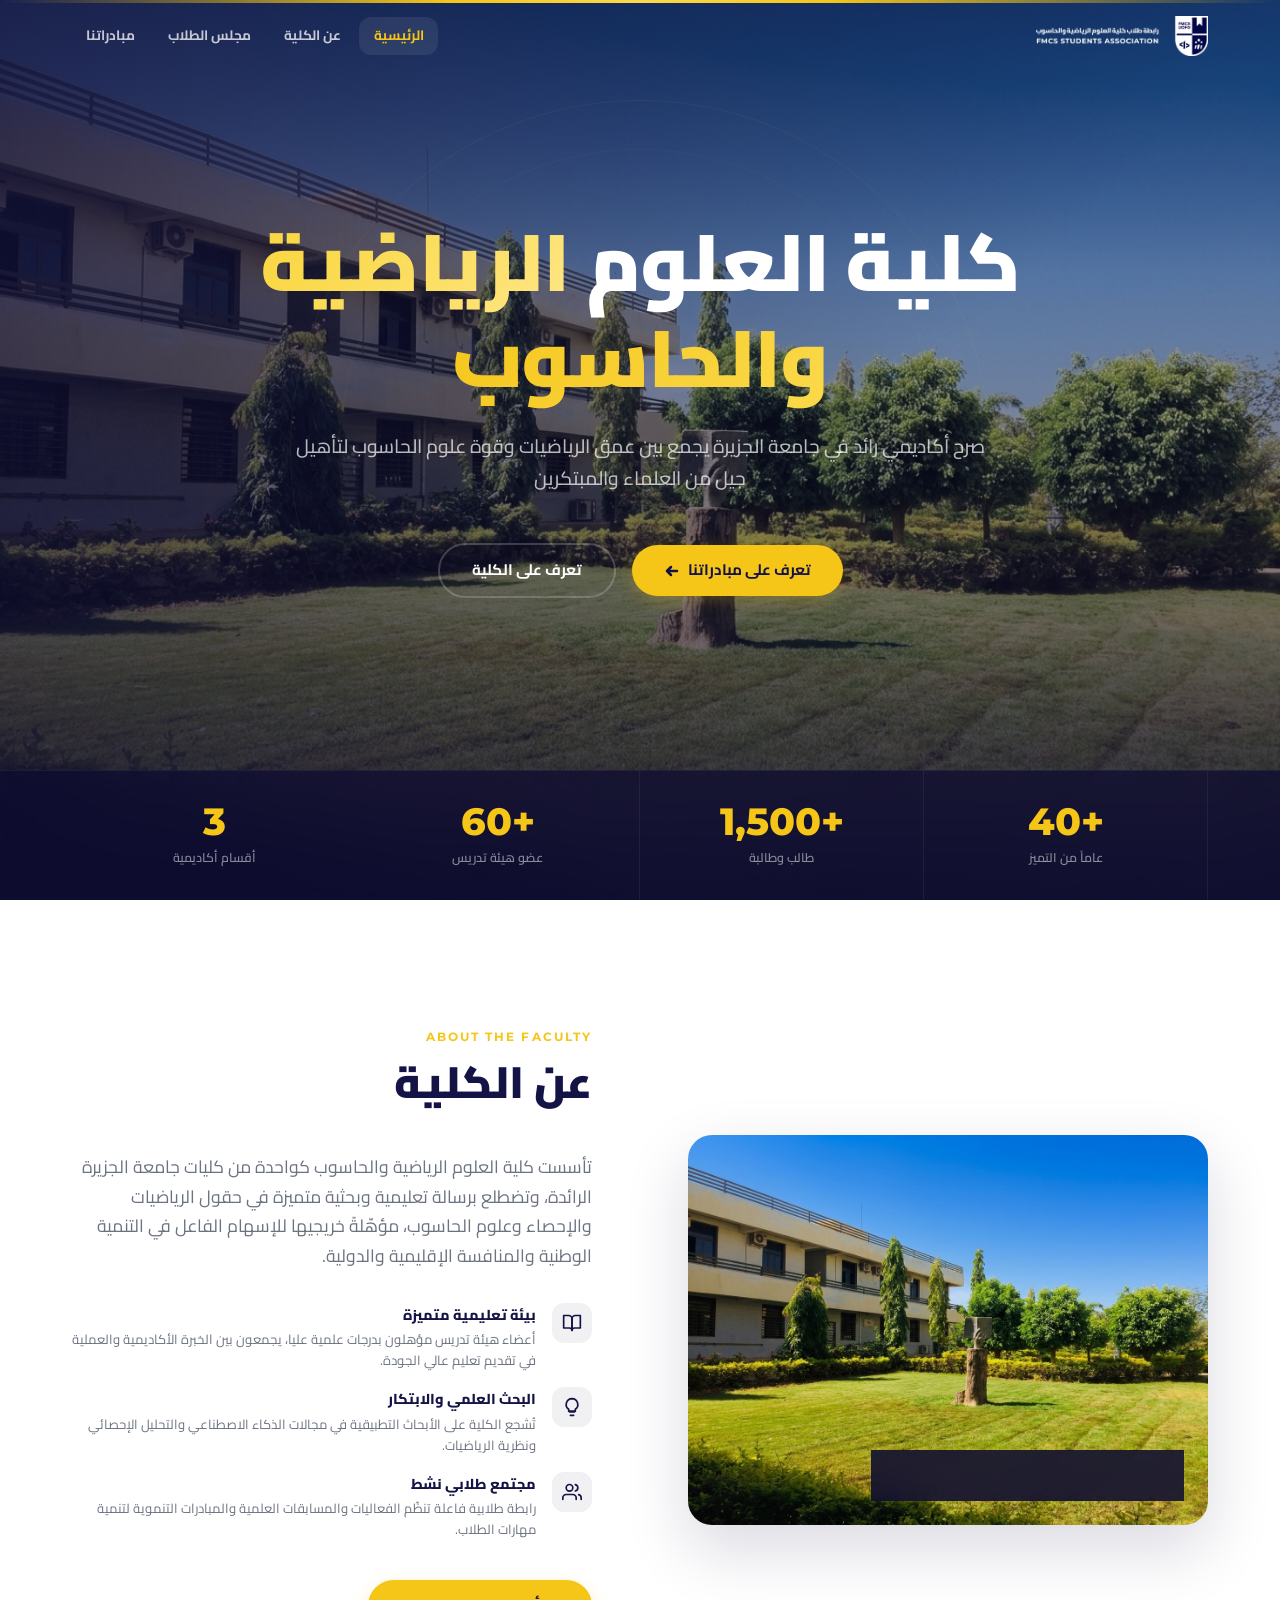
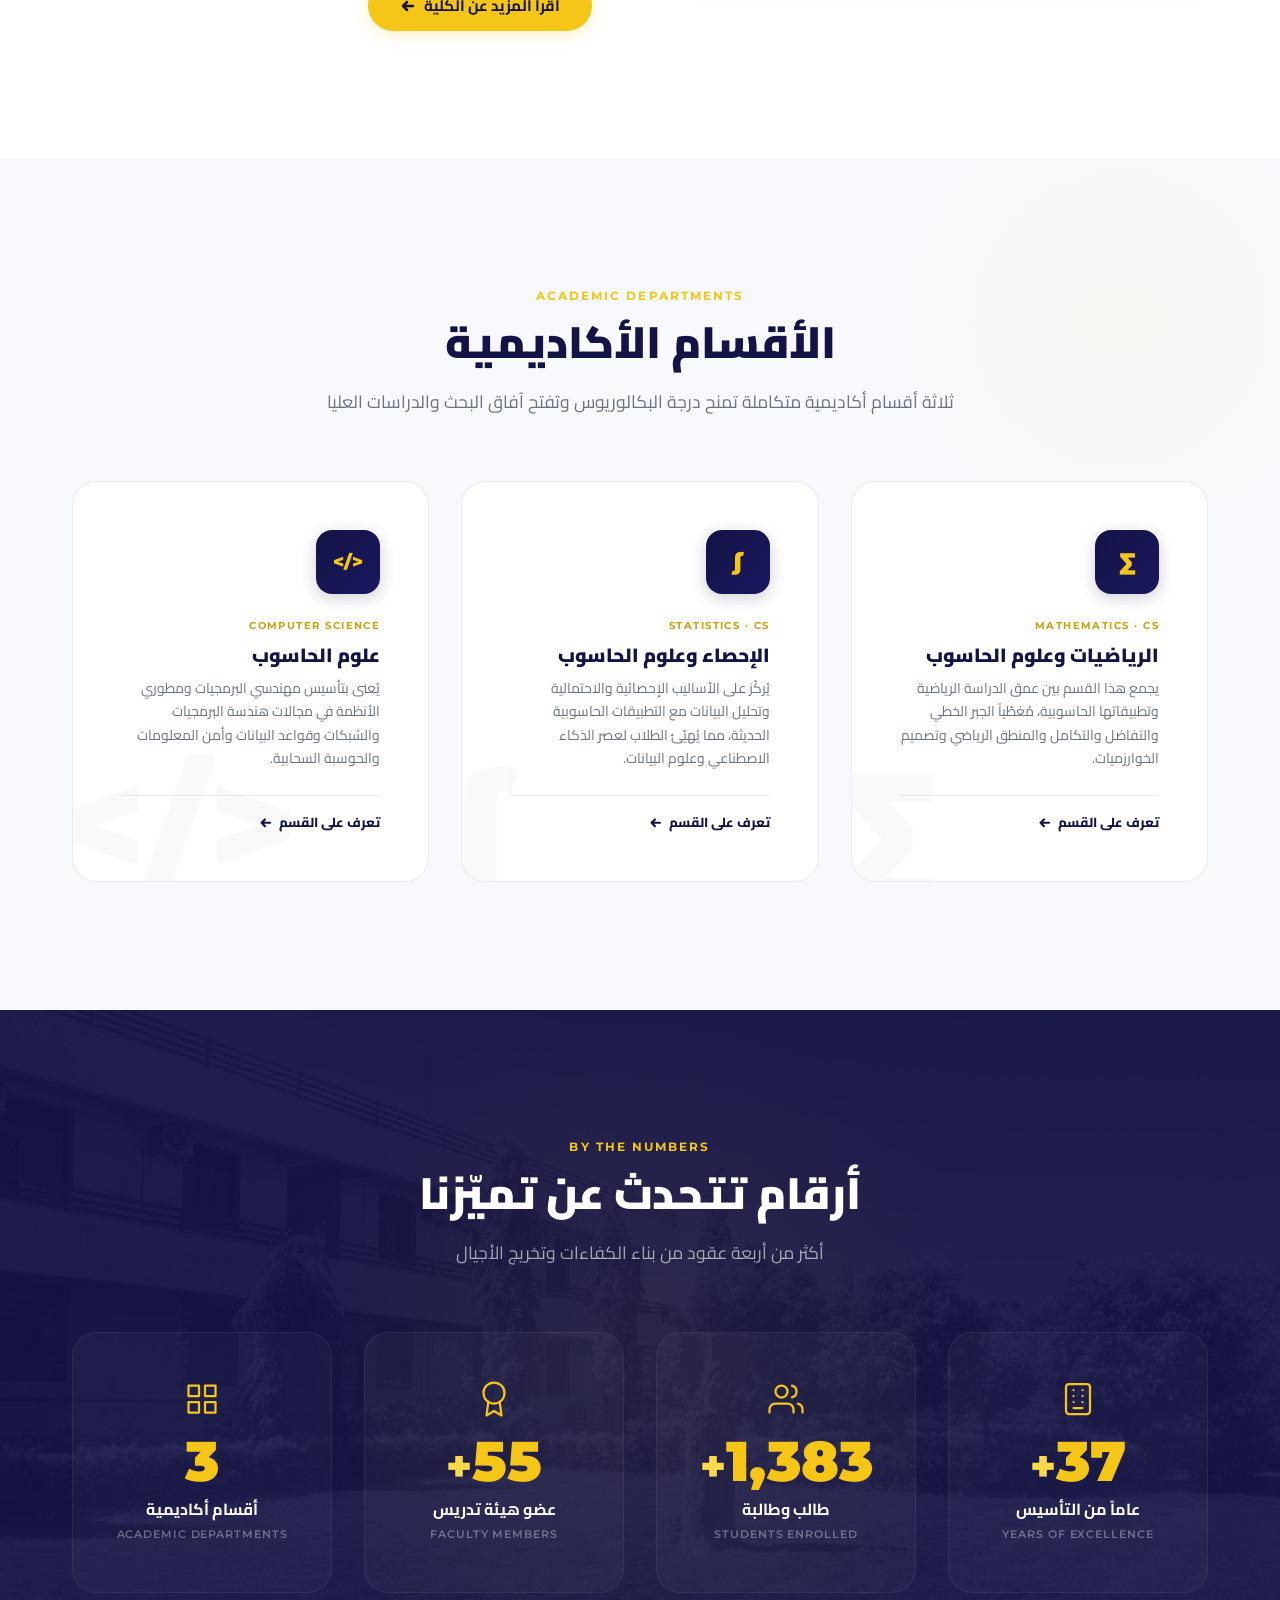
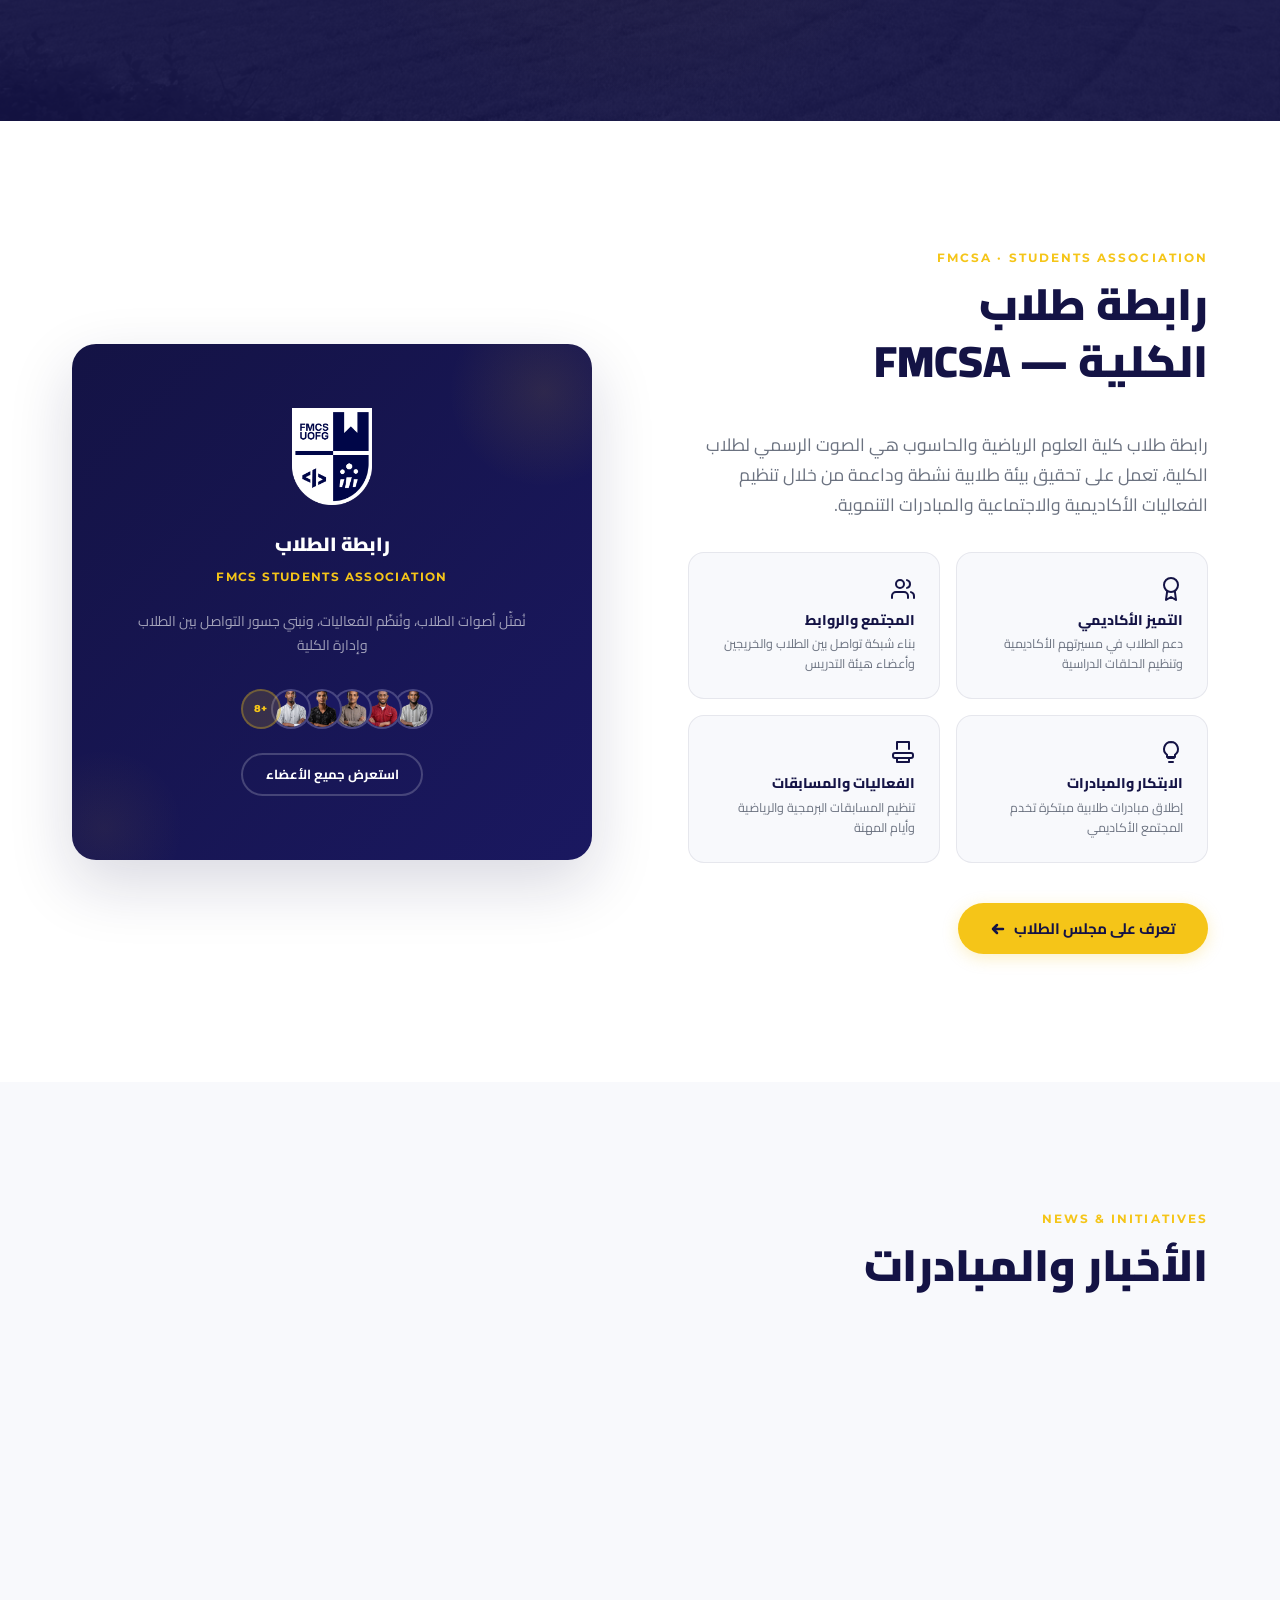
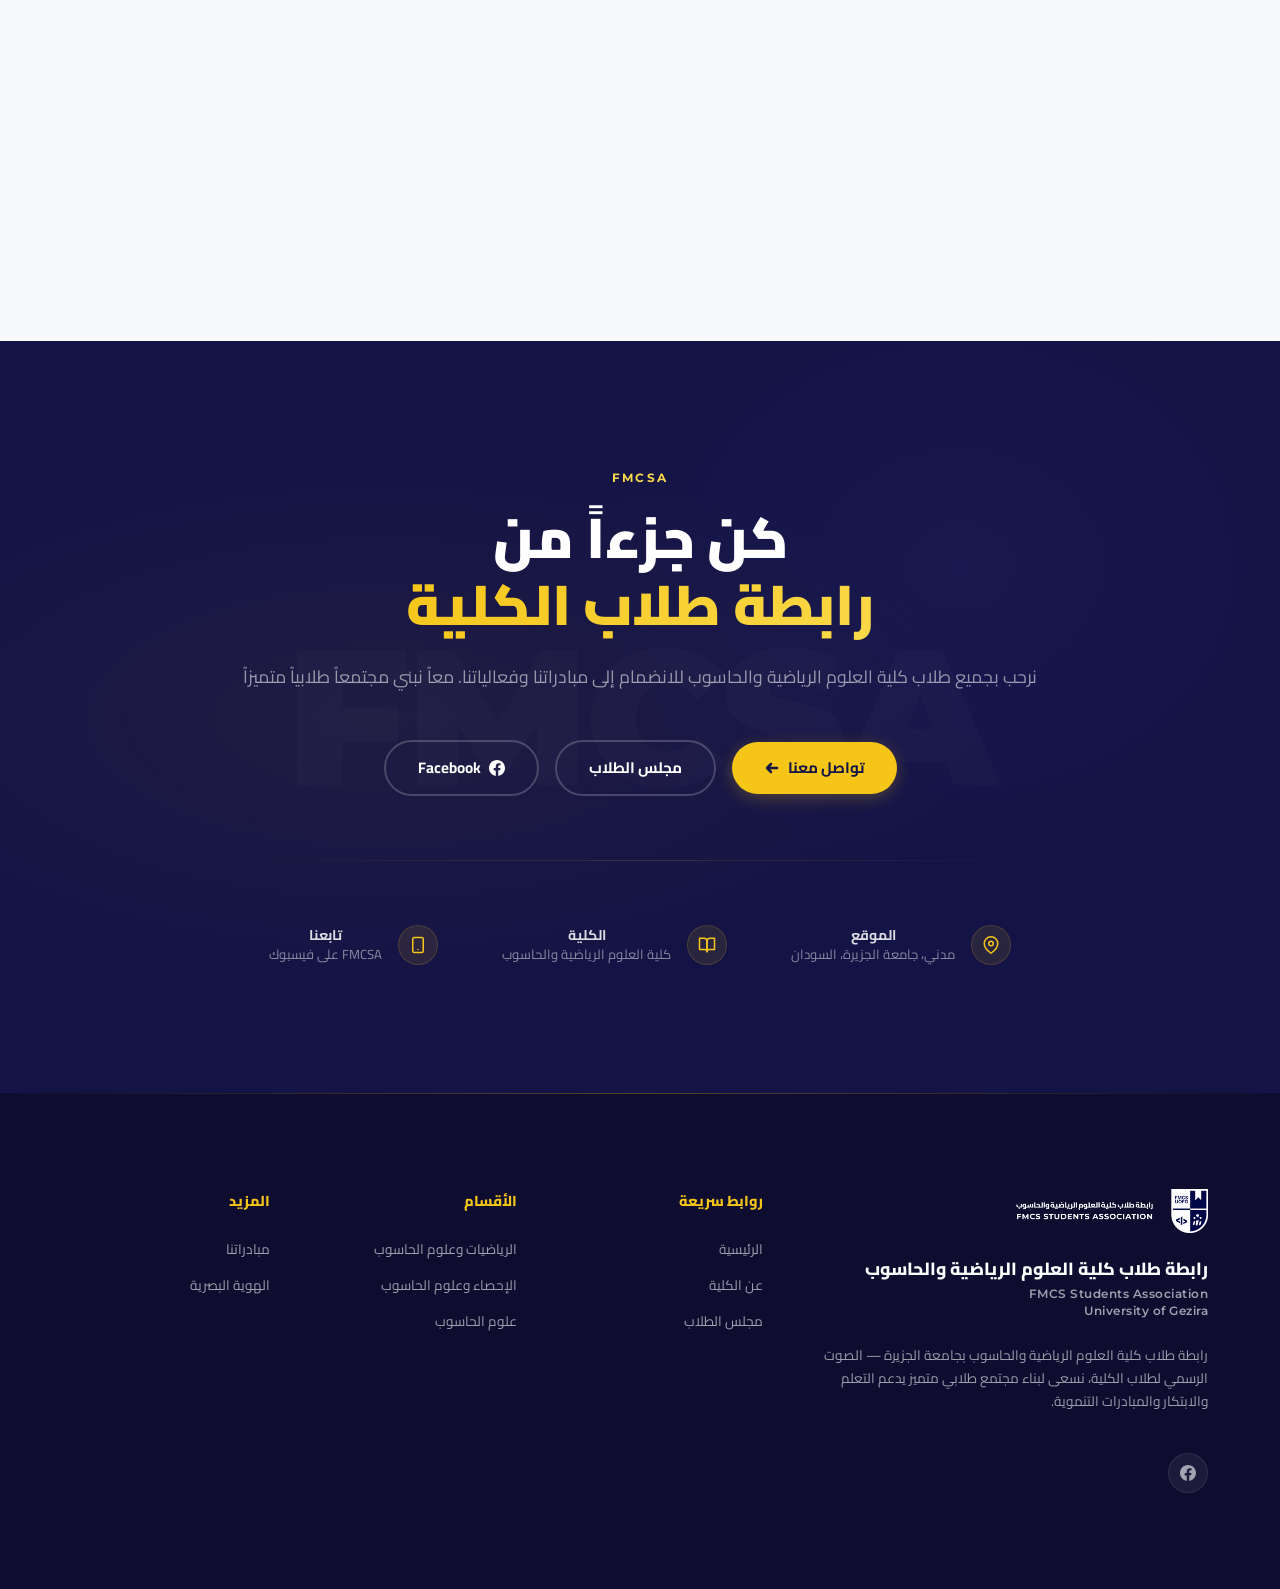
==== commit 34345cc7: "Rebrand website to student association, merge pages, full mobile overhaul Rebranded from college web" ====
--- a/index.html
+++ b/index.html
@@ -1205,54 +1205,6 @@
     }
 
     /* ══════════════════════════════════════════════════════════════
-       MARQUEE / TICKER (decorative)
-       ══════════════════════════════════════════════════════════════ */
-    .marquee-section {
-      background: var(--gold);
-      overflow: hidden;
-      padding: 0.85rem 0;
-    }
-
-    .marquee-track {
-      display: flex;
-      width: max-content;
-      animation: marqueeScroll 35s linear infinite;
-      white-space: nowrap;
-    }
-
-    .marquee-item {
-      display: inline-flex;
-      align-items: center;
-      font-family: var(--font-ar);
-      font-size: 0.85rem;
-      font-weight: 800;
-      color: var(--navy);
-      padding: 0;
-    }
-
-    .marquee-text {
-      padding: 0 var(--space-lg);
-    }
-
-    .marquee-dot {
-      width: 5px;
-      height: 5px;
-      border-radius: 50%;
-      background: var(--navy);
-      opacity: 0.3;
-      flex-shrink: 0;
-    }
-
-    @keyframes marqueeScroll {
-      from { transform: translateX(0); }
-      to   { transform: translateX(50%); }
-    }
-
-    .marquee-section:hover .marquee-track {
-      animation-play-state: paused;
-    }
-
-    /* ══════════════════════════════════════════════════════════════
        COUNTER ANIMATION
        ══════════════════════════════════════════════════════════════ */
     .count-num {
@@ -1260,9 +1212,17 @@
     }
 
     /* ══════════════════════════════════════════════════════════════
-       RESPONSIVE
+       RESPONSIVE — all breakpoints: 900 → 768 → 600 → 480 → 380
        ══════════════════════════════════════════════════════════════ */
-    @media (max-width: 1024px) {
+
+    /* ── 900px: Tablet landscape ── */
+    @media (max-width: 900px) {
+      /* Hero: reduce bottom padding to clear the 2-row stats bar (~9rem) */
+      .hero-content {
+        padding-bottom: calc(var(--space-2xl) + 9rem);
+      }
+
+      /* About: single column */
       .about-grid {
         grid-template-columns: 1fr;
         gap: var(--space-2xl);
@@ -1273,10 +1233,24 @@
         margin: 0 auto;
       }
 
+      /* Depts: 2 columns */
       .depts-grid {
         grid-template-columns: 1fr 1fr;
-      }
-
+        gap: var(--space-lg);
+      }
+
+      /* Dept icon: slightly smaller */
+      .dept-icon-wrap {
+        width: 3.5rem;
+        height: 3.5rem;
+      }
+
+      /* Dept bg symbol: scale down */
+      .dept-card-bg-symbol {
+        font-size: 6.5rem;
+      }
+
+      /* FMCSA: single column */
       .fmcsa-inner {
         grid-template-columns: 1fr;
         gap: var(--space-2xl);
@@ -1285,10 +1259,16 @@
       .fmcsa-visual {
         max-width: 30rem;
         margin: 0 auto;
-      }
-    }
-
-    @media (max-width: 768px) {
+        width: 100%;
+      }
+
+      /* Stats: 2×2 grid */
+      .stats-grid {
+        grid-template-columns: repeat(2, 1fr);
+        gap: var(--space-lg);
+      }
+
+      /* Hero stats: 2×2 */
       .hero-stats-inner {
         grid-template-columns: repeat(2, 1fr);
       }
@@ -1298,75 +1278,422 @@
         border-top: 1px solid rgba(255, 255, 255, 0.06);
       }
 
-      [dir="rtl"] .hero-stat:nth-child(2) {
-        border-right: none;
-      }
-
+      /* RTL: fix borders in 2×2 grid (even items lose right border) */
+      [dir="rtl"] .hero-stat:nth-child(2),
       [dir="rtl"] .hero-stat:nth-child(4) {
         border-right: none;
       }
 
-      .stats-grid {
-        grid-template-columns: repeat(2, 1fr);
-      }
-
+      /* News: single column */
       .news-grid {
         grid-template-columns: 1fr;
-        max-width: 32rem;
+        max-width: 36rem;
         margin: 0 auto;
       }
 
+      /* Section header row: stack title and "view all" link vertically */
       .section-header-row {
         flex-direction: column;
         align-items: flex-start;
-      }
-
+        gap: var(--space-md);
+        margin-bottom: var(--space-2xl);
+      }
+
+      /* Hide scroll indicator on tablets */
+      .hero-scroll {
+        display: none;
+      }
+    }
+
+    /* ── 768px: Small tablet ── */
+    @media (max-width: 768px) {
+      /* About image badge: keep it from overflowing the image */
+      .about-image-badge {
+        right: var(--space-md);
+        bottom: var(--space-md);
+        max-width: calc(100% - var(--space-xl));
+      }
+
+      /* Stat icons: slightly smaller */
+      .stat-icon svg {
+        width: 30px;
+        height: 30px;
+      }
+
+      /* FMCSA card: reduce padding */
+      .fmcsa-card-main {
+        padding: var(--space-2xl);
+      }
+    }
+
+    /* ── 600px: Mobile landscape / small tablet ── */
+    @media (max-width: 600px) {
+      /* Hero content: tighten all padding */
+      .hero-content {
+        padding-top: calc(var(--nav-height, 3.75rem) + 1rem);
+        padding-bottom: calc(var(--space-xl) + 10rem);
+        padding-left: var(--space-lg);
+        padding-right: var(--space-lg);
+        max-width: 100%;
+      }
+
+      /* Hero title: scale for small screens */
+      .hero-title {
+        font-size: clamp(1.9rem, 8vw, 3rem);
+        word-break: keep-all;
+        overflow-wrap: break-word;
+      }
+
+      /* Hero subtitle */
+      .hero-subtitle-ar {
+        font-size: clamp(0.9rem, 3.5vw, 1rem);
+        margin-bottom: var(--space-xl);
+      }
+
+      /* Hero eyebrow badge */
+      .hero-eyebrow {
+        font-size: 0.65rem;
+        padding: 0.4rem 0.9rem;
+        margin-bottom: var(--space-lg);
+      }
+
+      /* Hero CTA: stack buttons vertically */
+      .hero-cta-group {
+        flex-direction: column;
+        align-items: stretch;
+        gap: var(--space-sm);
+      }
+
+      .hero-cta-group .btn {
+        justify-content: center;
+        width: 100%;
+      }
+
+      /* Hero stats: 2-column, reduced padding */
+      .hero-stats-inner {
+        grid-template-columns: repeat(2, 1fr);
+        padding: 0 var(--space-md);
+      }
+
+      .hero-stat {
+        padding: var(--space-md) var(--space-sm);
+      }
+
+      .hero-stat-num {
+        font-size: clamp(1.25rem, 5vw, 1.8rem);
+      }
+
+      .hero-stat-label {
+        font-size: 0.68rem;
+      }
+
+      /* Depts: single column, full width */
       .depts-grid {
         grid-template-columns: 1fr;
-        max-width: 28rem;
-        margin: 0 auto;
-      }
-
-      .hero-scroll {
-        display: none;
-      }
-    }
-
-    @media (max-width: 600px) {
-      .hero-stats-inner {
-        grid-template-columns: repeat(2, 1fr);
-      }
-
-      .hero-stat {
-        padding: var(--space-lg) var(--space-md);
-      }
-
-      .fmcsa-pillars {
-        grid-template-columns: 1fr;
-      }
-
+        max-width: 100%;
+        gap: var(--space-md);
+      }
+
+      /* Department card: less padding */
+      .dept-card {
+        padding: var(--space-lg);
+        gap: var(--space-md);
+      }
+
+      /* Department bg symbol: smaller to avoid overflow */
+      .dept-card-bg-symbol {
+        font-size: 5rem;
+      }
+
+      /* Dept icon wrap */
+      .dept-icon-wrap {
+        width: 3rem;
+        height: 3rem;
+      }
+
+      .dept-icon {
+        font-size: 1.25rem;
+      }
+
+      /* Stats grid: 2 columns, reduced gap and padding */
       .stats-grid {
         grid-template-columns: repeat(2, 1fr);
         gap: var(--space-md);
       }
 
-      .cta-contact-row {
-        gap: var(--space-xl);
-      }
-    }
-
-    @media (max-width: 480px) {
-      .hero-cta-group {
+      .stat-item {
+        padding: var(--space-lg) var(--space-md);
+      }
+
+      .stat-icon svg {
+        width: 26px;
+        height: 26px;
+      }
+
+      /* FMCSA pillars: single column */
+      .fmcsa-pillars {
+        grid-template-columns: 1fr;
+        gap: var(--space-sm);
+      }
+
+      /* FMCSA visual: full width */
+      .fmcsa-visual {
+        max-width: 100%;
+      }
+
+      /* FMCSA card: less padding */
+      .fmcsa-card-main {
+        padding: var(--space-xl) var(--space-lg);
+      }
+
+      /* FMCSA member avatars: slightly smaller */
+      .fmcsa-member-avatar,
+      .fmcsa-member-avatar-more {
+        width: 2.2rem;
+        height: 2.2rem;
+      }
+
+      /* News grid: full width, no artificial cap */
+      .news-grid {
+        max-width: 100%;
+        gap: var(--space-lg);
+      }
+
+      /* News card body: less padding */
+      .news-card-body {
+        padding: var(--space-lg);
+      }
+
+      .news-card-footer {
+        padding: var(--space-sm) var(--space-lg);
+      }
+
+      /* CTA buttons: stack vertically */
+      .cta-buttons {
         flex-direction: column;
         align-items: stretch;
-      }
-
-      .hero-cta-group .btn {
+        gap: var(--space-sm);
+      }
+
+      .cta-buttons .btn {
         justify-content: center;
-      }
-
+        width: 100%;
+      }
+
+      /* CTA contact row: stack vertically */
+      .cta-contact-row {
+        flex-direction: column;
+        align-items: center;
+        gap: var(--space-lg);
+      }
+
+      .cta-contact-item {
+        width: 100%;
+        max-width: 24rem;
+        justify-content: center;
+      }
+
+      /* Section header row: compact margin */
+      .section-header-row {
+        margin-bottom: var(--space-xl);
+      }
+
+      /* About section: reduce gap */
+      .about-grid {
+        gap: var(--space-xl);
+      }
+
+      .about-image-wrap {
+        max-width: 100%;
+      }
+    }
+
+    /* ── 480px: Mobile portrait ── */
+    @media (max-width: 480px) {
+      /* Hero content: tighten further */
+      .hero-content {
+        padding-top: calc(var(--nav-height, 3.75rem) + 0.75rem);
+        padding-bottom: calc(var(--space-lg) + 10rem);
+        padding-left: var(--space-md);
+        padding-right: var(--space-md);
+      }
+
+      /* Hero title */
+      .hero-title {
+        font-size: clamp(1.75rem, 8.5vw, 2.5rem);
+        margin-bottom: var(--space-md);
+      }
+
+      /* Hero subtitle */
+      .hero-subtitle-ar {
+        font-size: 0.92rem;
+        margin-bottom: var(--space-xl);
+      }
+
+      /* Hero eyebrow */
+      .hero-eyebrow {
+        font-size: 0.62rem;
+        padding: 0.35rem 0.8rem;
+        margin-bottom: var(--space-md);
+      }
+
+      /* Hero stats: keep 2 columns but tighten more */
       .hero-stats-inner {
-        grid-template-columns: 1fr 1fr;
+        padding: 0 var(--space-sm);
+      }
+
+      .hero-stat {
+        padding: var(--space-sm) 0.35rem;
+      }
+
+      .hero-stat-num {
+        font-size: clamp(1.15rem, 5vw, 1.5rem);
+      }
+
+      .hero-stat-label {
+        font-size: 0.62rem;
+        margin-top: 0.2rem;
+      }
+
+      /* Stats section: keep 2 columns */
+      .stats-grid {
+        grid-template-columns: repeat(2, 1fr);
+        gap: var(--space-sm);
+      }
+
+      /* Dept card: compact */
+      .dept-card {
+        padding: var(--space-md) var(--space-lg);
+        gap: var(--space-sm);
+      }
+
+      /* FMCSA card */
+      .fmcsa-card-main {
+        padding: var(--space-lg) var(--space-md);
+      }
+
+      /* CTA title */
+      .cta-title {
+        font-size: clamp(1.6rem, 7.5vw, 2.4rem);
+      }
+
+      /* CTA subtitle */
+      .cta-subtitle {
+        font-size: 0.92rem;
+      }
+    }
+
+    /* ── 380px: Very small phones (iPhone SE, etc.) ── */
+    @media (max-width: 380px) {
+      /* Hero: further tighten */
+      .hero-content {
+        padding-left: var(--space-sm);
+        padding-right: var(--space-sm);
+        padding-bottom: calc(var(--space-md) + 10rem);
+      }
+
+      /* Hero title */
+      .hero-title {
+        font-size: clamp(1.55rem, 9vw, 2rem);
+        line-height: 1.25;
+      }
+
+      /* Hero subtitle */
+      .hero-subtitle-ar {
+        font-size: 0.87rem;
+      }
+
+      /* Hero eyebrow: hide decorative dot to save space */
+      .hero-eyebrow-dot {
+        display: none;
+      }
+
+      /* Hero stats: keep 2-column but ultra-compact */
+      .hero-stats-inner {
+        padding: 0 var(--space-xs);
+      }
+
+      .hero-stat {
+        padding: 0.5rem 0.2rem;
+      }
+
+      .hero-stat-num {
+        font-size: 1.05rem;
+      }
+
+      .hero-stat-label {
+        font-size: 0.58rem;
+        margin-top: 0.15rem;
+      }
+
+      /* Stats section: 1 column on tiny screens */
+      .stats-grid {
+        grid-template-columns: 1fr;
+        gap: var(--space-sm);
+      }
+
+      /* Dept card bg symbol: hide to prevent overflow */
+      .dept-card-bg-symbol {
+        display: none;
+      }
+
+      /* About image badge: condensed layout */
+      .about-image-badge {
+        padding: 0.35rem 0.6rem;
+        gap: var(--space-xs);
+        right: var(--space-sm);
+        bottom: var(--space-sm);
+        max-width: calc(100% - var(--space-md));
+      }
+
+      .about-image-badge-icon {
+        width: 1.5rem;
+        height: 1.5rem;
+        flex-shrink: 0;
+      }
+
+      .about-image-badge-text {
+        font-size: 0.68rem;
+      }
+
+      /* FMCSA member avatars: smaller */
+      .fmcsa-member-avatar,
+      .fmcsa-member-avatar-more {
+        width: 1.85rem;
+        height: 1.85rem;
+        font-size: 0.56rem;
+      }
+
+      /* FMCSA card: tightest padding */
+      .fmcsa-card-main {
+        padding: var(--space-lg) var(--space-sm);
+      }
+
+      /* CTA contact: centered text */
+      .cta-contact-item {
+        text-align: center;
+        max-width: 100%;
+      }
+
+      /* Section header row: tighter gap */
+      .section-header-row {
+        gap: var(--space-xs);
+      }
+
+      /* View all link: smaller text */
+      .section-view-all {
+        font-size: 0.75rem;
+      }
+
+      /* CTA buttons: compact */
+      .cta-buttons .btn {
+        padding: 0.7rem 1.4rem;
+        font-size: 0.87rem;
+      }
+
+      /* Reduce section title size at very small */
+      .section-title {
+        font-size: clamp(1.5rem, 7vw, 2rem);
       }
     }
   </style>
@@ -1395,11 +1722,6 @@
 
       <!-- Main hero content -->
       <div class="hero-content">
-        <div class="hero-eyebrow" aria-label="Faculty of Mathematical Sciences & Computer — University of Gezira">
-          <span class="hero-eyebrow-dot" aria-hidden="true"></span>
-          University of Gezira · Faculty of Mathematical Sciences & Computer
-        </div>
-
         <h1 class="hero-title">
           كلية العلوم <span class="hero-title-accent">الرياضية والحاسوب</span>
         </h1>
@@ -1409,8 +1731,8 @@
         </p>
 
         <div class="hero-cta-group">
-          <a href="academics.html" class="btn btn-primary" aria-label="استكشف أقسامنا الأكاديمية">
-            استكشف الأقسام الأكاديمية
+          <a href="initiatives.html" class="btn btn-primary" aria-label="تعرف على مبادراتنا">
+            تعرف على مبادراتنا
             <svg viewBox="0 0 16 16" fill="none" stroke="currentColor" stroke-width="2.5" stroke-linecap="round" stroke-linejoin="round" aria-hidden="true">
               <path d="M13 8H3M7 4l-4 4 4 4"/>
             </svg>
@@ -1419,12 +1741,6 @@
             تعرف على الكلية
           </a>
         </div>
-      </div>
-
-      <!-- Scroll hint -->
-      <div class="hero-scroll" aria-hidden="true">
-        <span class="hero-scroll-text">Scroll</span>
-        <div class="hero-scroll-line"></div>
       </div>
 
       <!-- Stats bar pinned to bottom of hero -->
@@ -1449,32 +1765,6 @@
         </div>
       </div>
     </section>
-
-    <!-- ══════════════════════════════════════════════════════
-         MARQUEE TICKER
-    ══════════════════════════════════════════════════════ -->
-    <div class="marquee-section" aria-hidden="true">
-      <div class="marquee-track">
-        <!-- Set 1 -->
-        <span class="marquee-item"><span class="marquee-dot"></span><span class="marquee-text">نسعى نحو التميز الأكاديمي في كل ما نقدمه</span></span>
-        <span class="marquee-item"><span class="marquee-dot"></span><span class="marquee-text">البحث العلمي ركيزة أساسية لبناء المستقبل</span></span>
-        <span class="marquee-item"><span class="marquee-dot"></span><span class="marquee-text">نبني جيلاً من القادة والمبتكرين في مجالات الرياضيات والحاسوب</span></span>
-        <span class="marquee-item"><span class="marquee-dot"></span><span class="marquee-text">خدمة المجتمع مسؤولية نحملها بفخر وإيمان</span></span>
-        <span class="marquee-item"><span class="marquee-dot"></span><span class="marquee-text">الابتكار والإبداع طريقنا لحل تحديات الغد</span></span>
-        <span class="marquee-item"><span class="marquee-dot"></span><span class="marquee-text">نؤمن بأن العمل الجماعي أساس كل إنجاز عظيم</span></span>
-        <span class="marquee-item"><span class="marquee-dot"></span><span class="marquee-text">تأهيل الطلاب لسوق العمل بمهارات تقنية ومهنية متقدمة</span></span>
-        <span class="marquee-item"><span class="marquee-dot"></span><span class="marquee-text">التطوير المستمر نهجنا لتحقيق رؤية أكاديمية رائدة</span></span>
-        <!-- Set 2 — exact duplicate for seamless loop -->
-        <span class="marquee-item"><span class="marquee-dot"></span><span class="marquee-text">نسعى نحو التميز الأكاديمي في كل ما نقدمه</span></span>
-        <span class="marquee-item"><span class="marquee-dot"></span><span class="marquee-text">البحث العلمي ركيزة أساسية لبناء المستقبل</span></span>
-        <span class="marquee-item"><span class="marquee-dot"></span><span class="marquee-text">نبني جيلاً من القادة والمبتكرين في مجالات الرياضيات والحاسوب</span></span>
-        <span class="marquee-item"><span class="marquee-dot"></span><span class="marquee-text">خدمة المجتمع مسؤولية نحملها بفخر وإيمان</span></span>
-        <span class="marquee-item"><span class="marquee-dot"></span><span class="marquee-text">الابتكار والإبداع طريقنا لحل تحديات الغد</span></span>
-        <span class="marquee-item"><span class="marquee-dot"></span><span class="marquee-text">نؤمن بأن العمل الجماعي أساس كل إنجاز عظيم</span></span>
-        <span class="marquee-item"><span class="marquee-dot"></span><span class="marquee-text">تأهيل الطلاب لسوق العمل بمهارات تقنية ومهنية متقدمة</span></span>
-        <span class="marquee-item"><span class="marquee-dot"></span><span class="marquee-text">التطوير المستمر نهجنا لتحقيق رؤية أكاديمية رائدة</span></span>
-      </div>
-    </div>
 
     <!-- ══════════════════════════════════════════════════════
          ABOUT SECTION
@@ -1916,15 +2206,15 @@
 
         <div class="cta-inner">
           <div class="reveal">
-            <div class="section-eyebrow" style="color: var(--gold-light); margin-bottom: var(--space-md);">Get in Touch</div>
+            <div class="section-eyebrow" style="color: var(--gold-light); margin-bottom: var(--space-md);">FMCSA</div>
             <h2 class="cta-title">
-              انضم إلينا وكن جزءاً من<br>
-              <span>رحلة التميز الأكاديمي</span>
+              كن جزءاً من<br>
+              <span>رابطة طلاب الكلية</span>
             </h2>
           </div>
 
           <p class="cta-subtitle reveal reveal-delay-1">
-            سواء كنت طالباً يبحث عن مجتمعه الأكاديمي أو خريجاً يريد الإسهام في مسيرة الكلية، نُرحّب بك في عائلة كلية العلوم الرياضية والحاسوب
+            نرحب بجميع طلاب كلية العلوم الرياضية والحاسوب للانضمام إلى مبادراتنا وفعالياتنا. معاً نبني مجتمعاً طلابياً متميزاً
           </p>
 
           <div class="cta-buttons reveal reveal-delay-2">
--- a/css/shared.css
+++ b/css/shared.css
@@ -96,6 +96,7 @@
 html {
   scroll-behavior: smooth;
   scroll-padding-top: var(--nav-height);
+  overflow-x: hidden;
 }
 
 body {
@@ -206,6 +207,8 @@
   gap: var(--space-md);
   text-decoration: none;
   flex-shrink: 0;
+  min-width: 0;
+  overflow: hidden;
 }
 
 .nav-brand img {
@@ -217,12 +220,17 @@
   display: flex;
   flex-direction: column;
   line-height: 1.2;
+  min-width: 0;
+  overflow: hidden;
 }
 
 .nav-brand-title {
   font-size: 0.85rem;
   font-weight: 800;
   color: var(--white);
+  white-space: nowrap;
+  overflow: hidden;
+  text-overflow: ellipsis;
 }
 
 .nav-brand-subtitle {
@@ -239,6 +247,7 @@
   display: flex;
   align-items: center;
   gap: var(--space-xs);
+  flex-shrink: 0;
 }
 
 .nav-link {
@@ -282,8 +291,10 @@
 /* Mobile Menu Toggle */
 .nav-toggle {
   display: none;
-  width: 2.5rem;
-  height: 2.5rem;
+  width: 2.75rem;
+  height: 2.75rem;
+  min-width: 44px;
+  min-height: 44px;
   align-items: center;
   justify-content: center;
   color: var(--white);
@@ -350,8 +361,10 @@
 }
 
 .nav-mobile-close {
-  width: 2.5rem;
-  height: 2.5rem;
+  width: 2.75rem;
+  height: 2.75rem;
+  min-width: 44px;
+  min-height: 44px;
   display: flex;
   align-items: center;
   justify-content: center;
@@ -371,6 +384,9 @@
   font-weight: 700;
   color: rgba(255, 255, 255, 0.75);
   padding: 0.85rem 1rem;
+  min-height: 44px;
+  display: flex;
+  align-items: center;
   border-radius: var(--radius-md);
   transition: color var(--transition-fast), background var(--transition-fast);
 }
@@ -791,11 +807,41 @@
     gap: var(--space-md);
     text-align: center;
   }
+
+  .nav-inner {
+    padding: 0 var(--space-md);
+  }
+
+  .nav-brand img {
+    height: 2rem;
+  }
+
+  .nav-brand-title {
+    font-size: 0.78rem;
+  }
+
+  .nav-brand-subtitle {
+    display: none;
+  }
+}
+
+@media (max-width: 480px) {
+  .nav-brand-text {
+    display: none;
+  }
+
+  .footer-social {
+    flex-wrap: wrap;
+  }
 }
 
 @media (max-width: 380px) {
   .container {
     padding: 0 var(--space-md);
+  }
+
+  .nav-brand img {
+    height: 1.85rem;
   }
 }
 
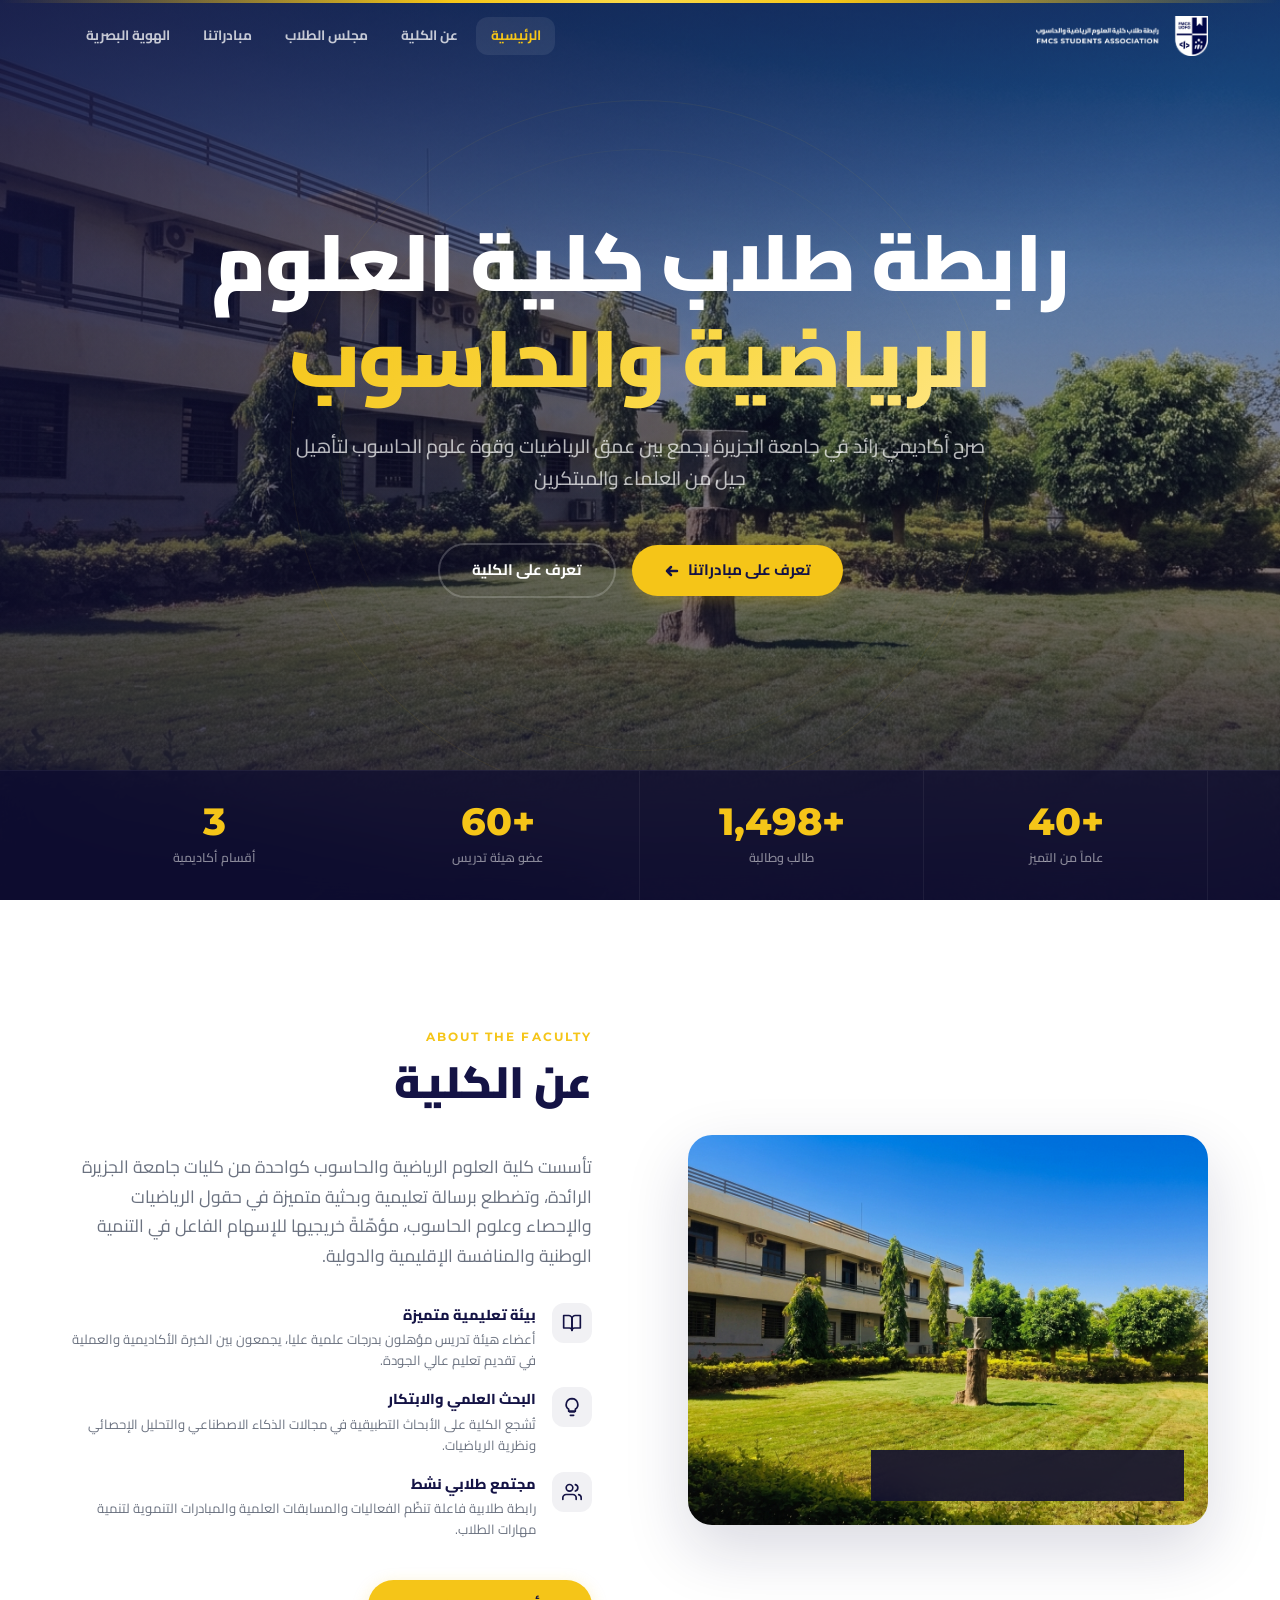
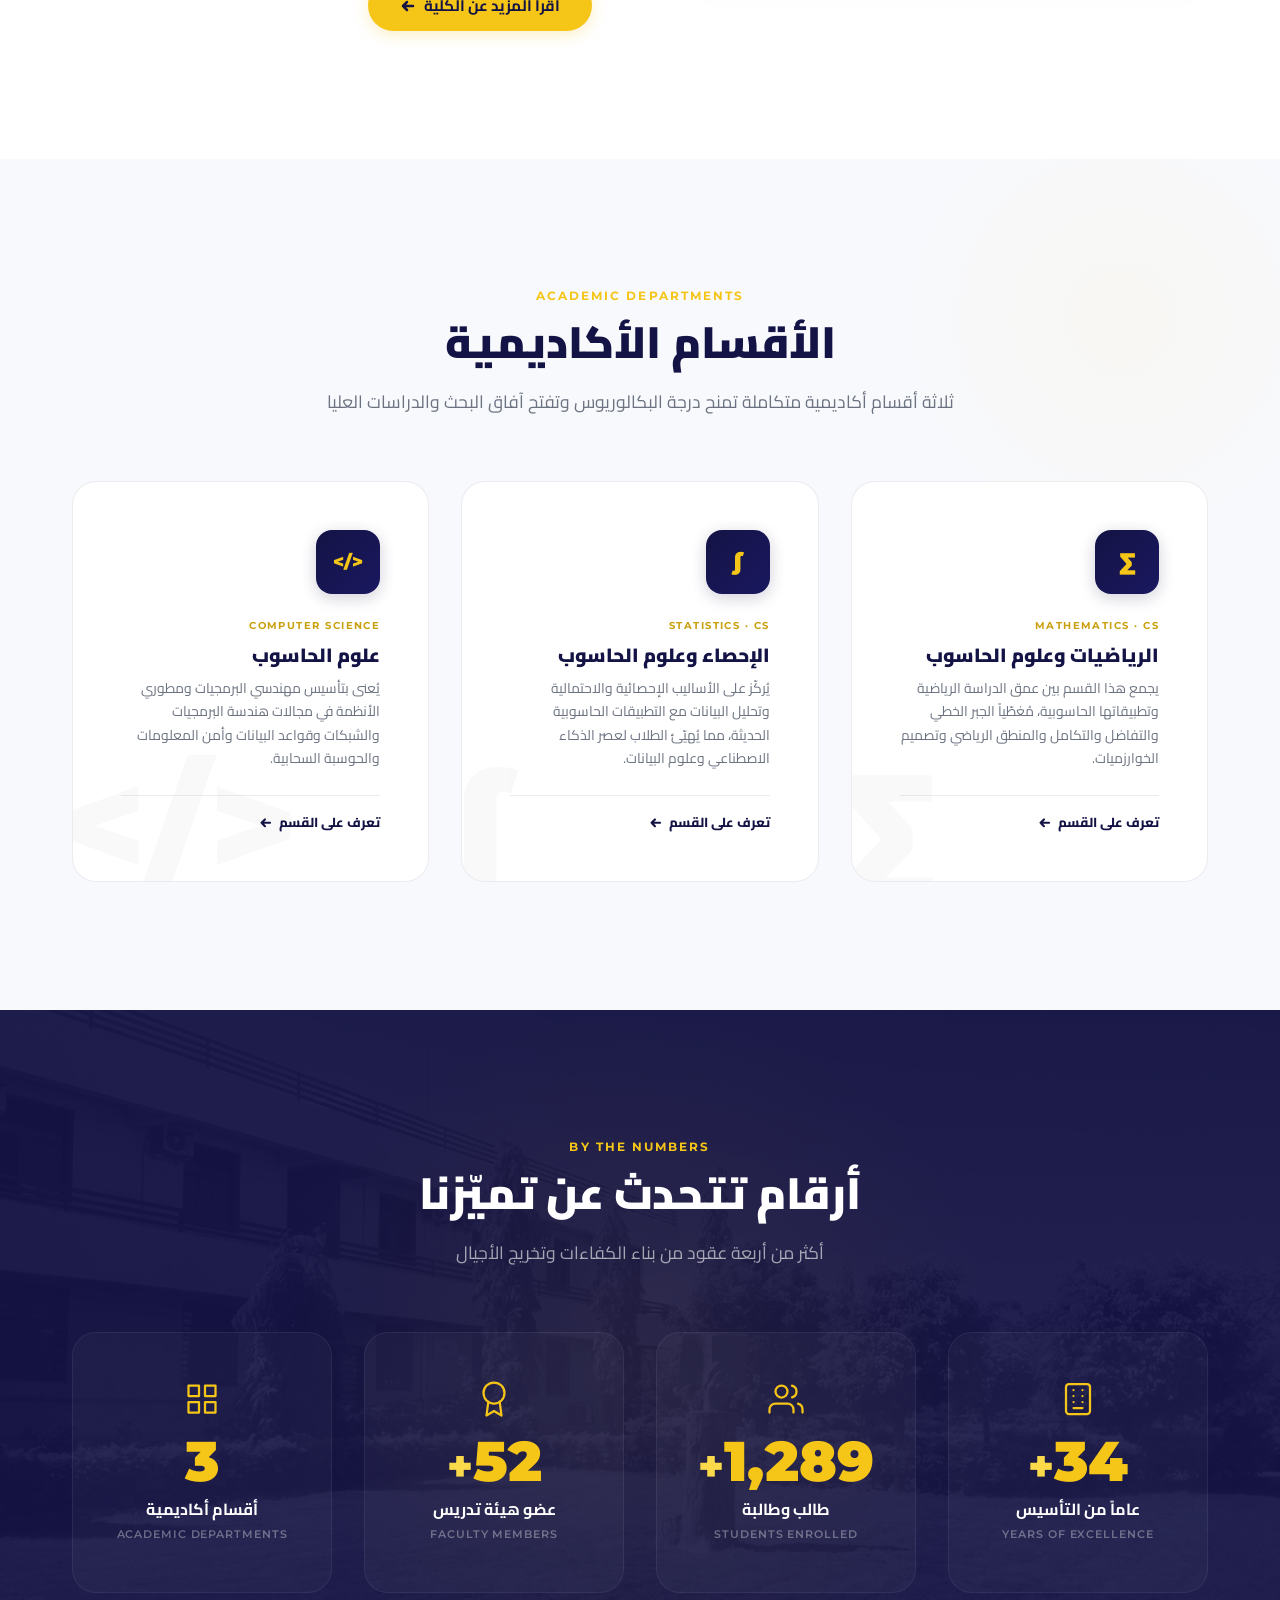
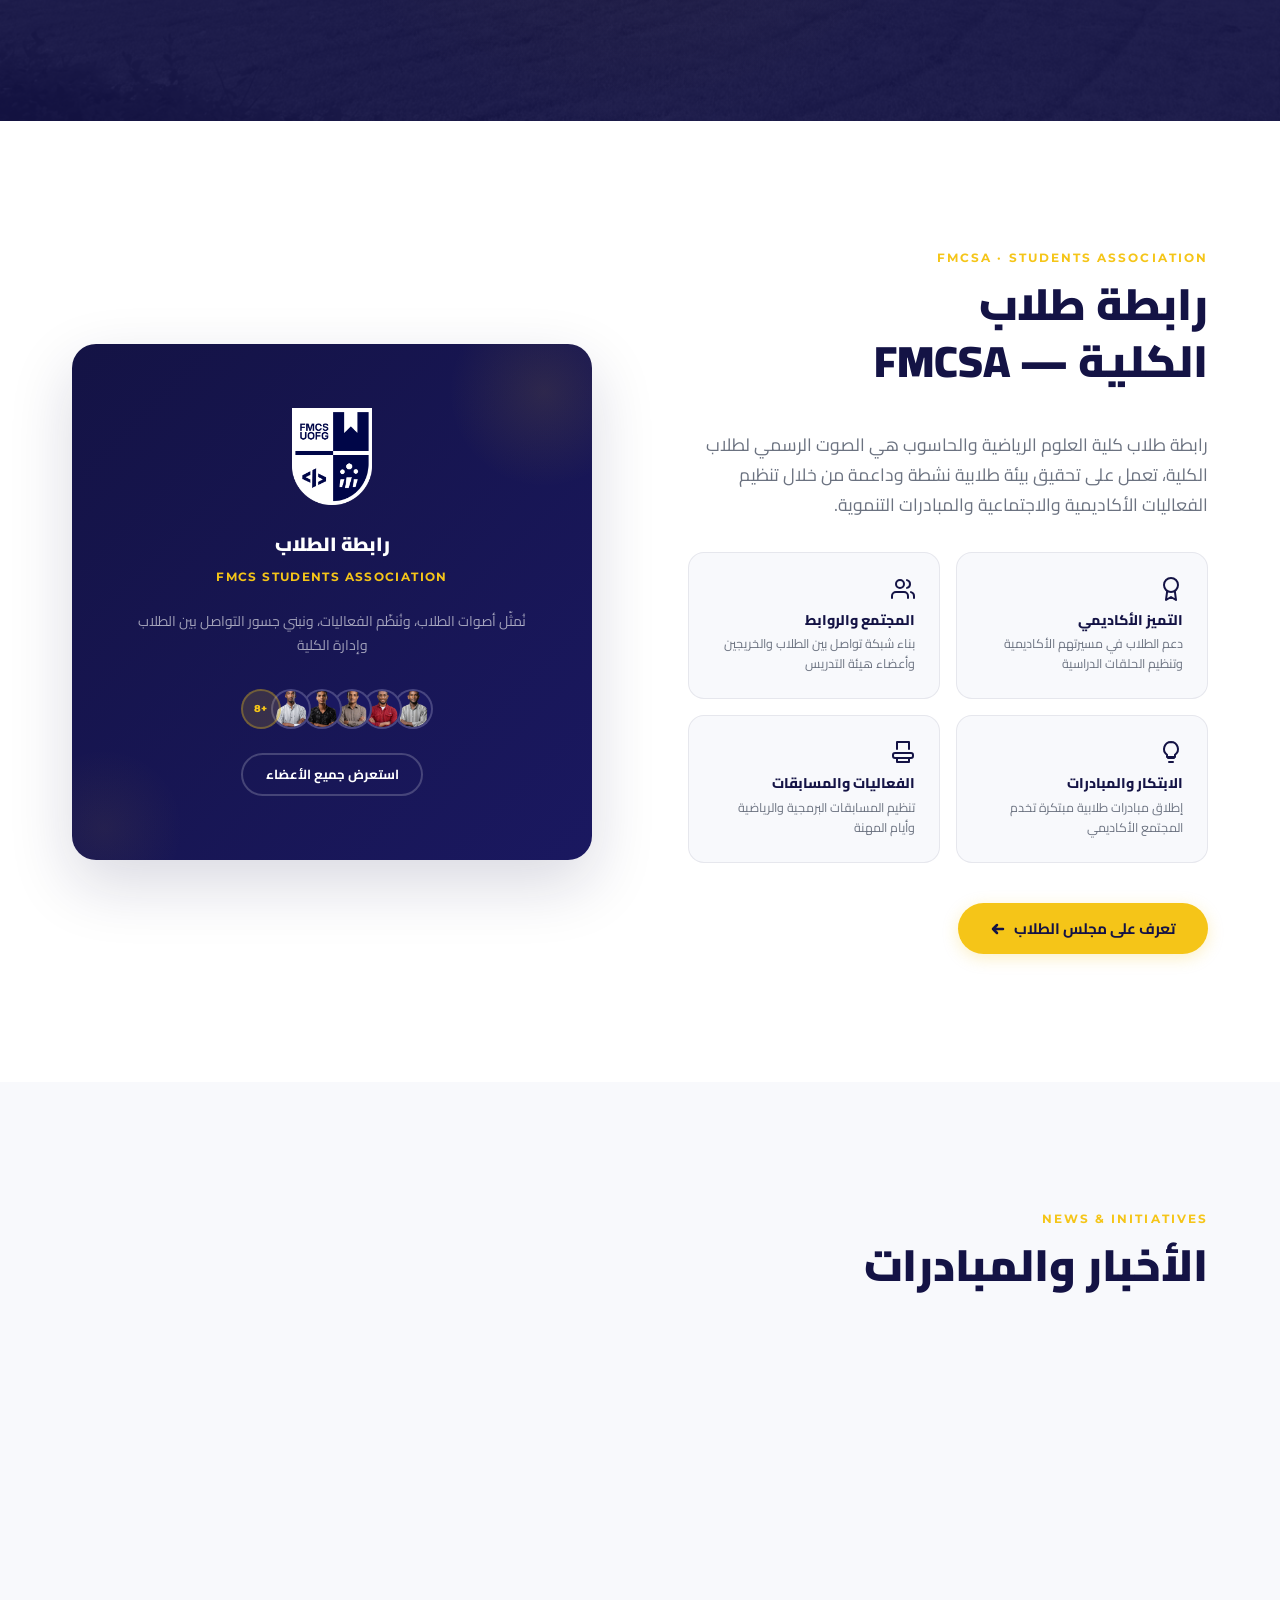
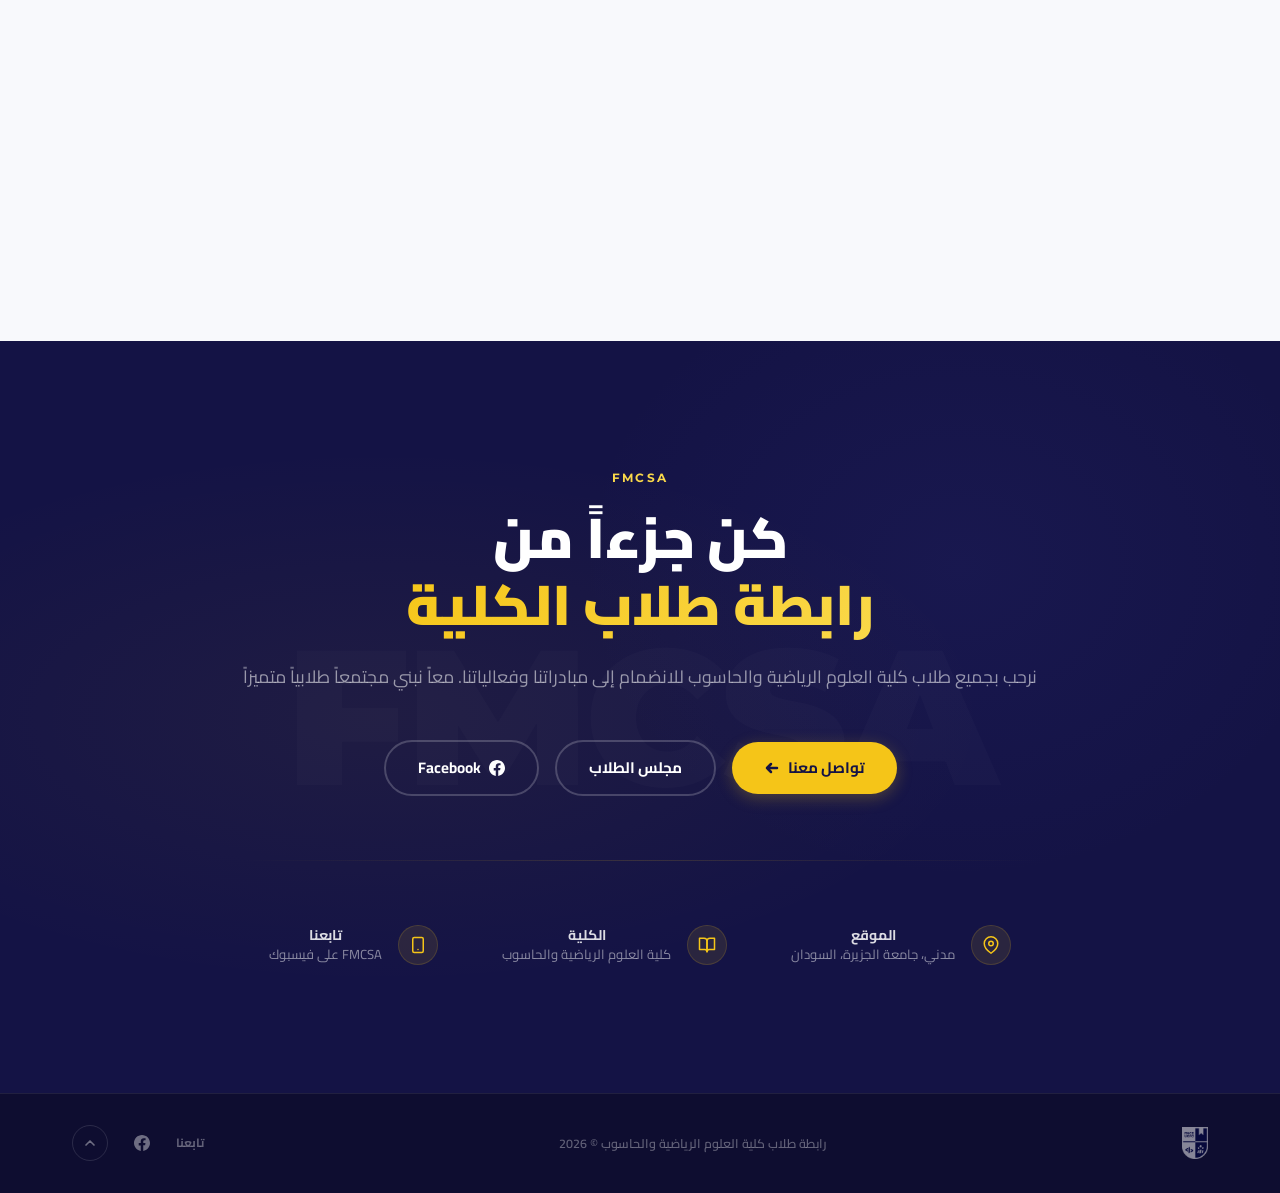
==== commit 3461675f: "Update branding, add identity to nav, simplify footer - Updated all page titles to "رابطة طلاب كلية " ====
--- a/index.html
+++ b/index.html
@@ -3,10 +3,10 @@
 <head>
   <meta charset="UTF-8">
   <meta name="viewport" content="width=device-width, initial-scale=1.0">
-  <title>كلية العلوم الرياضية والحاسوب — جامعة الجزيرة</title>
-  <meta name="description" content="الموقع الرسمي لكلية العلوم الرياضية والحاسوب بجامعة الجزيرة. اكتشف برامجنا الأكاديمية المتميزة في الرياضيات والإحصاء وعلوم الحاسوب.">
-  <meta property="og:title" content="كلية العلوم الرياضية والحاسوب — جامعة الجزيرة">
-  <meta property="og:description" content="الموقع الرسمي لكلية العلوم الرياضية والحاسوب بجامعة الجزيرة. اكتشف برامجنا الأكاديمية في الرياضيات والإحصاء وعلوم الحاسوب.">
+  <title>رابطة طلاب كلية العلوم الرياضية والحاسوب</title>
+  <meta name="description" content="الموقع الرسمي لرابطة طلاب كلية العلوم الرياضية والحاسوب بجامعة الجزيرة. مبادرات، فعاليات، ومجتمع طلابي متميز.">
+  <meta property="og:title" content="رابطة طلاب كلية العلوم الرياضية والحاسوب">
+  <meta property="og:description" content="الموقع الرسمي لرابطة طلاب كلية العلوم الرياضية والحاسوب بجامعة الجزيرة. مبادرات، فعاليات، ومجتمع طلابي متميز.">
   <meta property="og:image" content="Assets/Cover.jpg">
   <meta property="og:type" content="website">
   <meta property="og:locale" content="ar_SD">
@@ -1723,7 +1723,7 @@
       <!-- Main hero content -->
       <div class="hero-content">
         <h1 class="hero-title">
-          كلية العلوم <span class="hero-title-accent">الرياضية والحاسوب</span>
+          رابطة طلاب كلية العلوم <span class="hero-title-accent">الرياضية والحاسوب</span>
         </h1>
 
         <p class="hero-subtitle-ar">
--- a/css/shared.css
+++ b/css/shared.css
@@ -402,14 +402,13 @@
 }
 
 /* ══════════════════════════════════════════════════════════════
-   FOOTER
+   FOOTER — Simple (inspired by syrianidentity.sy)
    ══════════════════════════════════════════════════════════════ */
 .site-footer {
   background: var(--navy-dark);
   color: var(--text-on-dark);
-  padding: var(--space-4xl) 0 var(--space-xl);
+  padding: var(--space-xl) 0;
   position: relative;
-  overflow: hidden;
 }
 
 .site-footer::before {
@@ -419,99 +418,66 @@
   left: 0;
   right: 0;
   height: 1px;
-  background: linear-gradient(90deg, transparent, rgba(245, 197, 24, 0.3), transparent);
-}
-
-.footer-grid {
-  display: grid;
-  grid-template-columns: 2fr 1fr 1fr 1fr;
-  gap: var(--space-2xl);
-  margin-bottom: var(--space-3xl);
-}
-
-.footer-brand {
-  display: flex;
-  flex-direction: column;
-  gap: var(--space-lg);
-}
-
-.footer-brand img {
-  width: 12rem;
-  height: auto;
-}
-
-.footer-brand-name {
-  font-size: 1.1rem;
-  font-weight: 800;
-  line-height: 1.4;
-}
-
-.footer-brand-name span {
-  display: block;
-  font-family: var(--font-en);
+  background: rgba(255, 255, 255, 0.08);
+}
+
+.footer-simple {
+  display: flex;
+  align-items: center;
+  justify-content: space-between;
+}
+
+.footer-logo img {
+  height: 2rem;
+  width: auto;
+  opacity: 0.5;
+  transition: opacity var(--transition-fast);
+}
+
+.footer-logo img:hover {
+  opacity: 0.8;
+}
+
+.footer-middle {
+  text-align: center;
+}
+
+.footer-copy {
+  font-size: 0.78rem;
+  font-weight: 600;
+  color: rgba(255, 255, 255, 0.35);
+}
+
+.footer-right {
+  display: flex;
+  align-items: center;
+  gap: var(--space-md);
+}
+
+.footer-follow {
   font-size: 0.75rem;
-  font-weight: 600;
-  color: var(--text-on-dark-muted);
-  letter-spacing: 0.04em;
-  text-align: right;
-  margin-top: 0.25rem;
-}
-
-.footer-desc {
-  font-size: 0.85rem;
-  color: var(--text-on-dark-muted);
-  line-height: 1.7;
-  max-width: 28rem;
-}
-
-.footer-col-title {
-  font-size: 0.9rem;
-  font-weight: 800;
-  margin-bottom: var(--space-lg);
-  color: var(--gold);
-}
-
-.footer-links {
-  display: flex;
-  flex-direction: column;
+  font-weight: 700;
+  color: rgba(255, 255, 255, 0.35);
+}
+
+.footer-social {
+  display: flex;
   gap: var(--space-sm);
 }
 
-.footer-link {
-  font-size: 0.85rem;
-  color: var(--text-on-dark-muted);
+.footer-social-link {
+  width: 2.25rem;
+  height: 2.25rem;
+  border-radius: var(--radius-full);
+  display: flex;
+  align-items: center;
+  justify-content: center;
+  color: rgba(255, 255, 255, 0.4);
   transition: color var(--transition-fast);
-  padding: 0.2rem 0;
-}
-
-.footer-link:hover {
-  color: var(--white);
-}
-
-/* Footer Social */
-.footer-social {
-  display: flex;
-  gap: var(--space-sm);
-  margin-top: var(--space-md);
-}
-
-.footer-social-link {
-  width: 2.5rem;
-  height: 2.5rem;
-  border-radius: var(--radius-full);
-  background: rgba(255, 255, 255, 0.06);
-  border: 1px solid rgba(255, 255, 255, 0.08);
-  display: flex;
-  align-items: center;
-  justify-content: center;
-  color: var(--text-on-dark-muted);
-  transition: background var(--transition-fast), color var(--transition-fast), transform var(--transition-fast);
 }
 
 .footer-social-link:hover {
-  background: rgba(245, 197, 24, 0.15);
-  color: var(--gold);
-  transform: translateY(-2px);
+  color: var(--white);
 }
 
 .footer-social-link svg {
@@ -519,47 +485,23 @@
   height: 1rem;
 }
 
-/* Footer Bottom */
-.footer-bottom {
-  display: flex;
-  align-items: center;
-  justify-content: space-between;
-  padding-top: var(--space-xl);
-  border-top: 1px solid rgba(255, 255, 255, 0.06);
-}
-
-.footer-copy {
-  font-size: 0.75rem;
-  color: rgba(255, 255, 255, 0.35);
-}
-
-.footer-copy a {
-  color: rgba(255, 255, 255, 0.5);
-  transition: color var(--transition-fast);
-}
-
-.footer-copy a:hover {
-  color: var(--gold);
-}
-
-.footer-university {
-  display: flex;
-  align-items: center;
-  gap: var(--space-sm);
-}
-
-.footer-university img {
-  height: 1.75rem;
-  opacity: 0.4;
-}
-
-.footer-university span {
-  font-family: var(--font-en);
-  font-size: 0.7rem;
-  font-weight: 600;
-  color: rgba(255, 255, 255, 0.35);
-  letter-spacing: 0.08em;
-  direction: ltr;
+.footer-top-btn {
+  width: 2.25rem;
+  height: 2.25rem;
+  border-radius: var(--radius-full);
+  border: 1px solid rgba(255, 255, 255, 0.12);
+  display: flex;
+  align-items: center;
+  justify-content: center;
+  color: rgba(255, 255, 255, 0.4);
+  background: none;
+  cursor: pointer;
+  transition: color var(--transition-fast), border-color var(--transition-fast);
+}
+
+.footer-top-btn:hover {
+  color: var(--white);
+  border-color: rgba(255, 255, 255, 0.3);
 }
 
 /* ══════════════════════════════════════════════════════════════
@@ -775,14 +717,6 @@
     display: block;
   }
 
-  .footer-grid {
-    grid-template-columns: 1fr 1fr;
-    gap: var(--space-2xl);
-  }
-
-  .footer-brand {
-    grid-column: 1 / -1;
-  }
 }
 
 @media (max-width: 600px) {
@@ -798,16 +732,17 @@
     padding: var(--space-3xl) 0;
   }
 
-  .footer-grid {
-    grid-template-columns: 1fr;
-  }
-
-  .footer-bottom {
+  .footer-simple {
     flex-direction: column;
     gap: var(--space-md);
     text-align: center;
   }
 
+  .footer-right {
+    flex-wrap: wrap;
+    justify-content: center;
+  }
+
   .nav-inner {
     padding: 0 var(--space-md);
   }
@@ -830,9 +765,6 @@
     display: none;
   }
 
-  .footer-social {
-    flex-wrap: wrap;
-  }
 }
 
 @media (max-width: 380px) {
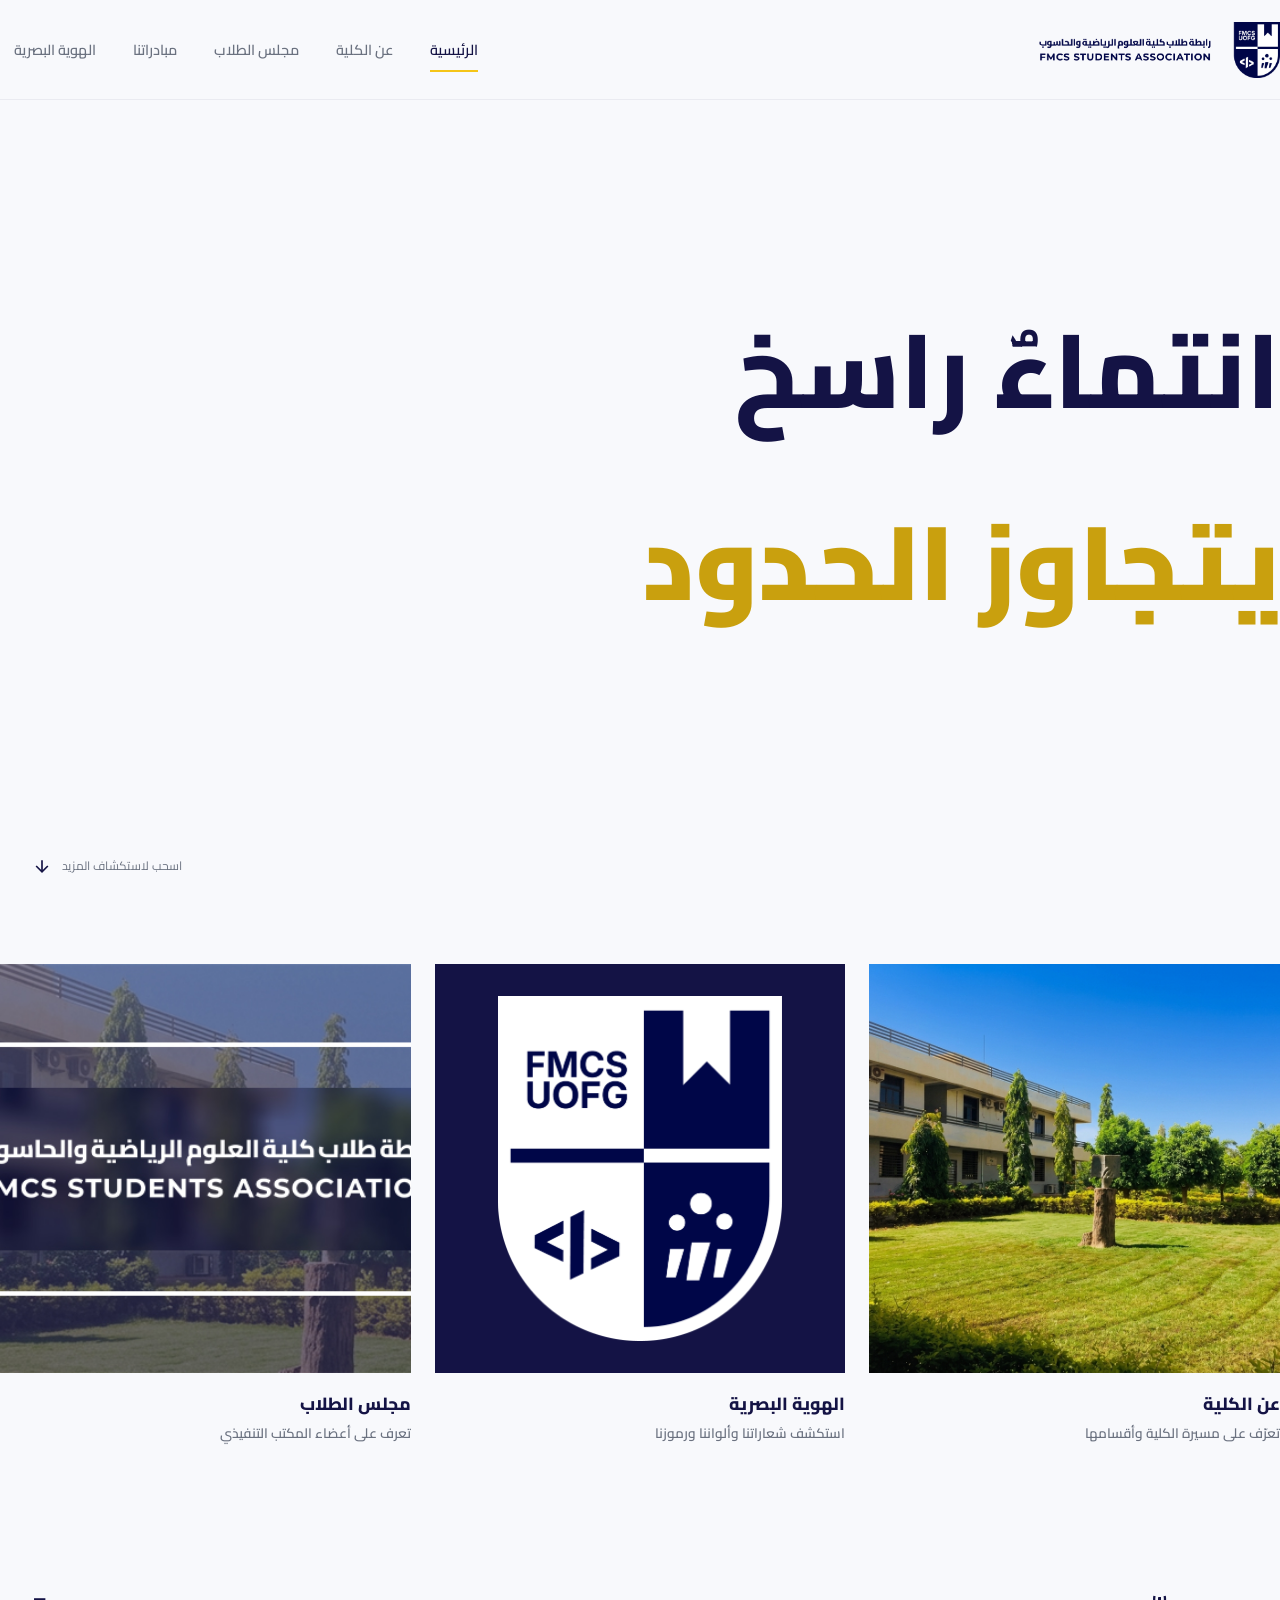
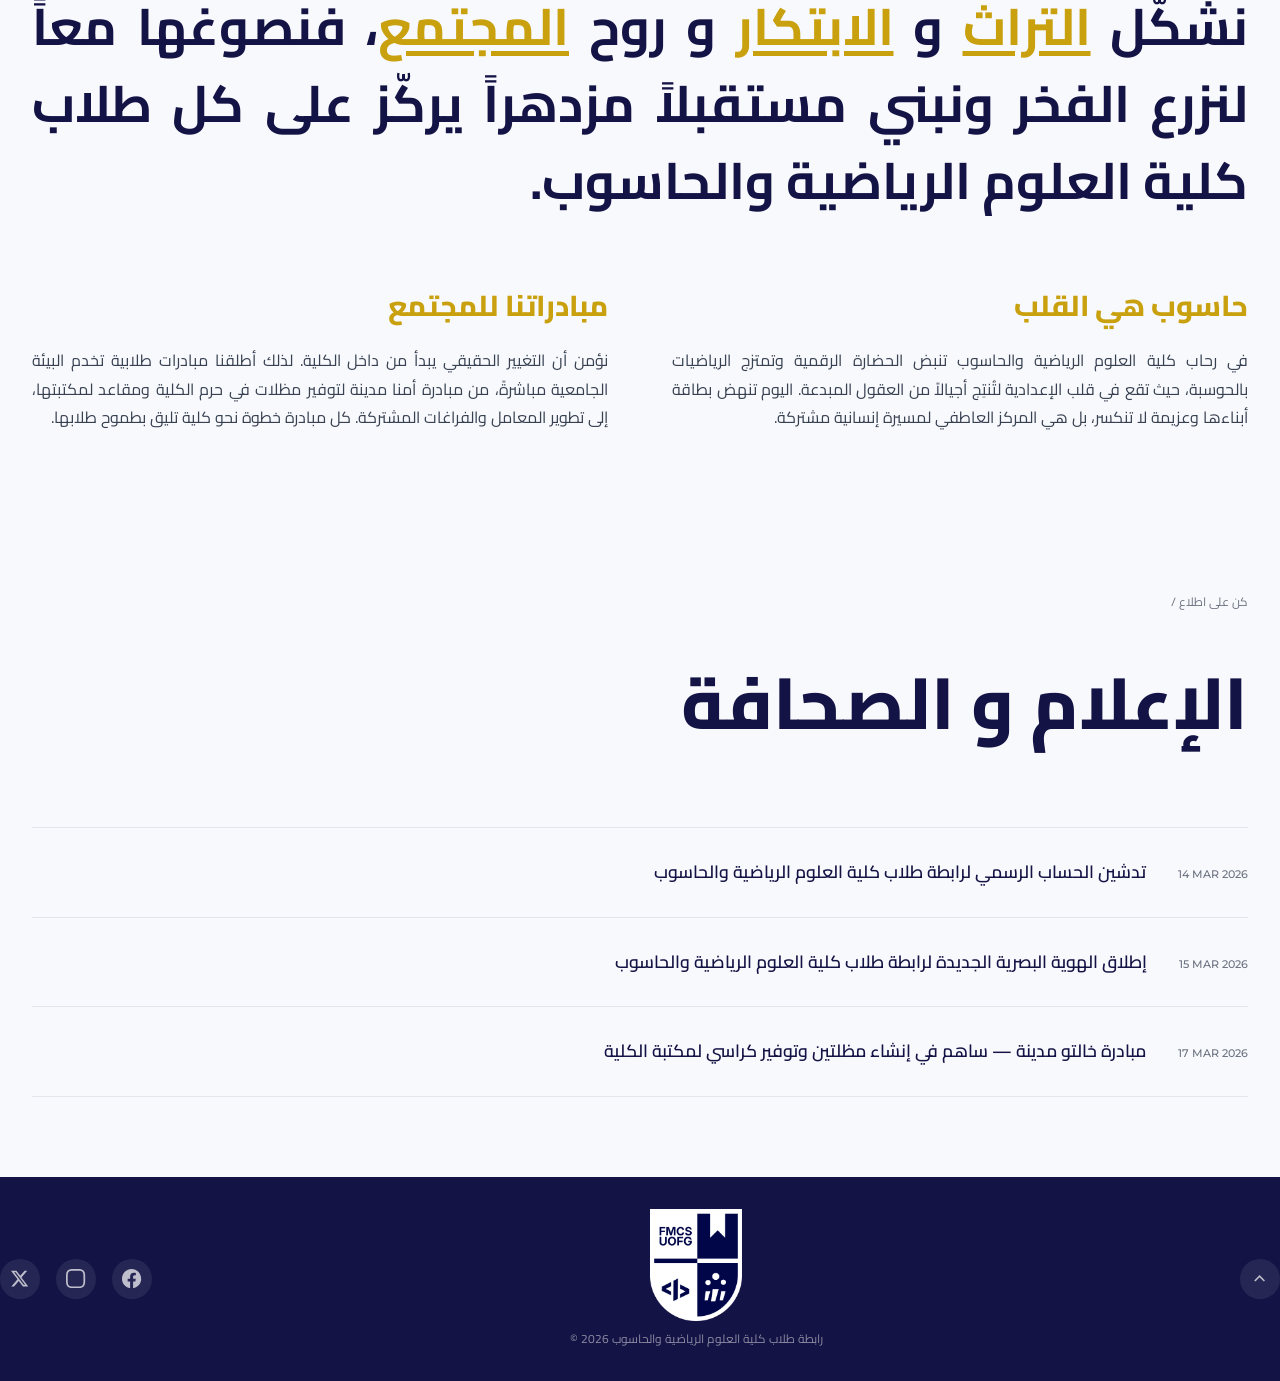
==== commit 5d747cc5: "Update style" ====
--- a/index.html
+++ b/index.html
@@ -1,2384 +1,589 @@
 <!DOCTYPE html>
 <html lang="ar" dir="rtl">
+
 <head>
   <meta charset="UTF-8">
   <meta name="viewport" content="width=device-width, initial-scale=1.0">
   <title>رابطة طلاب كلية العلوم الرياضية والحاسوب</title>
-  <meta name="description" content="الموقع الرسمي لرابطة طلاب كلية العلوم الرياضية والحاسوب بجامعة الجزيرة. مبادرات، فعاليات، ومجتمع طلابي متميز.">
+  <meta name="description"
+    content="الموقع الرسمي لرابطة طلاب كلية العلوم الرياضية والحاسوب بجامعة الجزيرة. انتماء راسخ يتجاوز الحدود.">
   <meta property="og:title" content="رابطة طلاب كلية العلوم الرياضية والحاسوب">
-  <meta property="og:description" content="الموقع الرسمي لرابطة طلاب كلية العلوم الرياضية والحاسوب بجامعة الجزيرة. مبادرات، فعاليات، ومجتمع طلابي متميز.">
   <meta property="og:image" content="Assets/Cover.jpg">
   <meta property="og:type" content="website">
   <meta property="og:locale" content="ar_SD">
-  <meta name="twitter:card" content="summary_large_image">
   <link rel="icon" type="image/png" href="Assets/White Logo.png" media="(prefers-color-scheme: dark)">
   <link rel="icon" type="image/png" href="Assets/Blue Logo.png" media="(prefers-color-scheme: light)">
+  <link rel="preconnect" href="https://fonts.googleapis.com">
+  <link rel="preconnect" href="https://fonts.gstatic.com" crossorigin>
+  <link
+    href="https://fonts.googleapis.com/css2?family=Cairo:wght@300;400;500;600;700;800;900&family=Montserrat:wght@300;400;500;600;700;800;900&display=swap"
+    rel="stylesheet">
   <link rel="stylesheet" href="css/shared.css">
-
+  <script src="js/shared.js" defer></script>
   <style>
-    /* ══════════════════════════════════════════════════════════════
-       INDEX PAGE — Page-Specific Styles
-       ══════════════════════════════════════════════════════════════ */
-
-    /* ── Override body padding since hero is full-viewport ── */
+    /* ═══════════════════════════════════════
+           FMCSA DESIGN TOKENS (from shared.css)
+        ═══════════════════════════════════════ */
+    :root {
+      --navy: #141345;
+      --navy-light: #1a1860;
+      --navy-dark: #0e0d30;
+      --gold: #f5c518;
+      --gold-light: #fad94a;
+      --gold-dark: #c9a00e;
+      --white: #ffffff;
+      --off-white: #f8f9fc;
+      --light-gray: #f0f1f5;
+      --mid-gray: #e2e4ea;
+      --text-gray: #6b7280;
+      --dark-gray: #374151;
+      --black: #1a1a1a;
+      --border-light: rgba(20, 19, 69, 0.08);
+      --border-medium: rgba(20, 19, 69, 0.12);
+      --font-ar: 'Cairo', system-ui, sans-serif;
+      --font-en: 'Montserrat', system-ui, sans-serif;
+      --nav-h: 100px;
+      /* increased for larger logo */
+      --ease: cubic-bezier(0.16, 1, 0.3, 1);
+    }
+
+    * {
+      margin: 0;
+      padding: 0;
+      box-sizing: border-box;
+    }
+
     body {
-      padding-top: 0 !important;
-      margin-top: 0 !important;
-    }
-
-    /* ══════════════════════════════════════════════════════════════
-       HERO SECTION
-       ══════════════════════════════════════════════════════════════ */
+      font-family: var(--font-ar);
+      background: var(--off-white);
+      color: var(--navy);
+      line-height: 1.65;
+      overflow-x: hidden;
+    }
+
+    a {
+      text-decoration: none;
+      color: inherit;
+    }
+
+    img {
+      display: block;
+      max-width: 100%;
+    }
+
+    button {
+      cursor: pointer;
+      border: none;
+      background: none;
+      font-family: inherit;
+    }
+
+    /* ═══════════════════════════════════════
+           HERO (full screen)
+        ═══════════════════════════════════════ */
     .hero {
+      padding-top: var(--nav-h);
+      min-height: 100vh;
+      display: flex;
+      flex-direction: column;
+      background: var(--off-white);
+    }
+
+    .hero-content {
+      flex: 1;
+      display: flex;
+      flex-direction: column;
+      justify-content: center;
+      max-width: var(--max-width);
+      margin: 0 auto;
+      width: 100%;
+    }
+
+    .hero-line1 {
+      font-family: var(--font-ar);
+      font-size: clamp(3.2rem, 9vw, 6.5rem);
+      font-weight: 800;
+      color: var(--navy);
+      display: block;
+      animation: fadeUp 0.8s var(--ease) both;
+    }
+
+    .hero-line2 {
+      font-family: var(--font-ar);
+      font-size: clamp(3.2rem, 9vw, 6.5rem);
+      font-weight: 900;
+      color: var(--gold-dark);
+      display: block;
+      margin-top: 0.2em;
+      animation: fadeUp 0.8s 0.15s var(--ease) both;
+    }
+
+    @keyframes fadeUp {
+      from {
+        opacity: 0;
+        transform: translateY(2rem);
+      }
+
+      to {
+        opacity: 1;
+        transform: translateY(0);
+      }
+    }
+
+    .hero-scroll {
+      display: flex;
+      align-items: center;
+      justify-content: flex-end;
+      gap: 0.6rem;
+      padding: 1.5rem 2rem;
+      max-width: var(--max-width);
+      margin: 0 auto;
+      width: 100%;
+      animation: fadeUp 0.8s 0.3s var(--ease) both;
+    }
+
+    .hero-scroll-text {
+      font-size: 0.75rem;
+      color: var(--text-gray);
+    }
+
+    .hero-scroll-icon {
+      width: 20px;
+      height: 20px;
+      color: var(--navy);
+      animation: bounce 2s infinite;
+    }
+
+    @keyframes bounce {
+
+      0%,
+      100% {
+        transform: translateY(0);
+      }
+
+      50% {
+        transform: translateY(5px);
+      }
+    }
+
+    @media (max-width: 768px) {
+      .hero-content {
+        padding-right: 1rem;
+      }
+    }
+
+    /* ═══════════════════════════════════════
+       THREE PANELS
+    ═══════════════════════════════════════ */
+    .panels-wrap {
+      padding: 4rem 0;
+      max-width: var(--max-width);
+      margin: 0 auto;
+    }
+
+    .panels-flex {
+      display: flex;
+      gap: 1.5rem;
+      height: 480px;
+    }
+
+    .panel-item {
+      flex: 1;
+      display: flex;
+      flex-direction: column;
+      transition: flex 0.6s var(--ease);
+      cursor: pointer;
+    }
+
+    .panel-image-wrapper {
       position: relative;
-      width: 100%;
-      min-height: 100vh;
-      min-height: 100svh;
-      margin-top: 0;
-      display: flex;
-      flex-direction: column;
-      align-items: center;
-      justify-content: center;
+      flex: 1;
       overflow: hidden;
-      background: var(--navy-dark);
-    }
-
-    /* Building image */
-    .hero-bg {
-      position: absolute;
-      inset: 0;
-      z-index: 0;
-    }
-
-    .hero-bg img {
+      background: var(--navy);
+      transition: flex 0.6s var(--ease);
+    }
+
+    /* Hover effect on the flex container */
+    .panels-flex:hover .panel-item {
+      flex: 0.6;
+    }
+
+    .panels-flex .panel-item:hover {
+      flex: 1.8;
+    }
+
+    .panel-img {
       width: 100%;
       height: 100%;
       object-fit: cover;
-      object-position: center 30%;
-      display: block;
-      filter: saturate(0.7);
-    }
-
-    /* Multi-layer gradient overlay */
-    .hero-overlay {
-      position: absolute;
-      inset: 0;
-      z-index: 1;
-      background:
-        linear-gradient(180deg,
-          rgba(14, 13, 48, 0.55) 0%,
-          rgba(14, 13, 48, 0.3) 30%,
-          rgba(14, 13, 48, 0.5) 65%,
-          rgba(14, 13, 48, 0.92) 100%
-        ),
-        linear-gradient(135deg,
-          rgba(20, 19, 69, 0.7) 0%,
-          transparent 60%
-        );
-    }
-
-    /* Gold shimmer line at top */
-    .hero-top-line {
-      position: absolute;
-      top: 0;
-      left: 0;
-      right: 0;
-      height: 3px;
-      z-index: 3;
-      background: linear-gradient(90deg, transparent 0%, var(--gold) 35%, var(--gold-light) 50%, var(--gold) 65%, transparent 100%);
-    }
-
-    /* Geometric accent — large faint ring */
-    .hero-ring {
-      position: absolute;
-      width: min(700px, 90vw);
-      height: min(700px, 90vw);
-      border-radius: 50%;
-      border: 1px solid rgba(245, 197, 24, 0.06);
-      top: 50%;
-      left: 50%;
-      transform: translate(-50%, -50%);
-      z-index: 1;
-      pointer-events: none;
-    }
-
-    .hero-ring::before {
-      content: '';
-      position: absolute;
-      inset: 3rem;
-      border-radius: 50%;
-      border: 1px solid rgba(245, 197, 24, 0.04);
-    }
-
-    /* Hero content */
-    .hero-content {
+      transition: transform 0.7s var(--ease);
+    }
+
+    .panel-item:hover .panel-img {
+      transform: scale(1.04);
+    }
+
+    a.panel-item {
+      text-decoration: none;
+      color: inherit;
+      display: flex;
+      /* already set, but ensures block behavior */
+    }
+
+    a.panel-item:hover {
+      /* inherit existing hover styles */
+        flex: 1.8;
+    }
+
+    /* Captions below each panel */
+    .panel-caption {
+      margin-top: 1rem;
+      text-align: right;
+      display: flex;
+      flex-direction: column;
+      gap: 0.25rem;
+    }
+
+    .panel-title {
+      font-size: 1.1rem;
+      font-weight: 800;
+      color: var(--navy);
+    }
+
+    .panel-label {
+      font-size: 0.85rem;
+      font-weight: 600;
+      color: var(--text-gray);
+    }
+
+    /* Responsive: stack vertically on mobile */
+    @media (max-width: 900px) {
+      .panels-flex {
+        flex-direction: column;
+        height: auto;
+        gap: 2rem;
+      }
+
+      .panels-flex:hover .panel-image-wrapper,
+      .panels-flex .panel-image-wrapper:hover {
+        flex: none;
+      }
+
+      .panel-image-wrapper {
+        height: 280px;
+        flex: none;
+      }
+
+      .panel-caption {
+        margin-top: 0.75rem;
+      }
+    }
+
+    @media (max-width: 480px) {
+      .panel-item {
+        margin: 0 1rem;
+      }
+
+      .panel-image-wrapper {
+        height: 240px;
+      }
+
+      .panel-title {
+        font-size: 1rem;
+      }
+
+      .panel-label {
+        font-size: 0.8rem;
+      }
+    }
+
+    /* ═══════════════════════════════════════
+           MISSION TEXT (with hover images on spans)
+        ═══════════════════════════════════════ */
+    .mission {
+      background: var(--off-white);
+      padding: 5rem 2rem;
+    }
+
+    .mission-inner {
+      max-width: var(--max-width);
+      margin: 0 auto;
+    }
+
+    .mission-big {
+      font-family: var(--font-ar);
+      font-size: clamp(1.8rem, 4vw, 3.2rem);
+      font-weight: 700;
+      line-height: 1.5;
+      color: var(--navy);
+      margin-bottom: 4rem;
+      text-align: justify;
+    }
+
+    .hover-word {
       position: relative;
-      z-index: 4;
-      text-align: center;
-      padding: calc(var(--nav-height, 4.5rem) + 2rem) var(--space-xl) calc(var(--space-4xl) + 6rem);
-      max-width: 62rem;
-      margin: 0 auto;
-      width: 100%;
-    }
-
-    .hero-eyebrow {
-      display: inline-flex;
-      align-items: center;
-      gap: 0.6rem;
-      font-family: var(--font-en);
-      font-size: 0.72rem;
-      font-weight: 700;
-      letter-spacing: 0.2em;
-      text-transform: uppercase;
-      color: var(--gold);
-      background: rgba(245, 197, 24, 0.08);
-      border: 1px solid rgba(245, 197, 24, 0.2);
-      padding: 0.45rem 1.2rem;
-      border-radius: var(--radius-full);
-      margin-bottom: var(--space-xl);
-      direction: ltr;
-      animation: heroFadeUp 0.9s 0.1s cubic-bezier(0.16, 1, 0.3, 1) both;
-    }
-
-    .hero-eyebrow-dot {
-      width: 6px;
-      height: 6px;
-      border-radius: 50%;
-      background: var(--gold);
-      animation: heroPulse 2s ease-in-out infinite;
-      flex-shrink: 0;
-    }
-
-    @keyframes heroPulse {
-      0%, 100% { opacity: 1; transform: scale(1); }
-      50% { opacity: 0.4; transform: scale(0.7); }
-    }
-
-    .hero-title {
-      font-size: clamp(2.4rem, 7vw, 5rem);
-      font-weight: 900;
-      line-height: 1.2;
-      color: var(--white);
-      margin-bottom: var(--space-lg);
-      letter-spacing: -0.01em;
-      animation: heroFadeUp 0.9s 0.2s cubic-bezier(0.16, 1, 0.3, 1) both;
-    }
-
-    .hero-title-accent {
-      background: linear-gradient(135deg, var(--gold) 0%, var(--gold-light) 60%, #ffe78a 100%);
-      -webkit-background-clip: text;
-      -webkit-text-fill-color: transparent;
-      background-clip: text;
-    }
-
-    .hero-subtitle-en {
-      font-family: var(--font-en);
-      font-size: clamp(0.85rem, 2vw, 1.05rem);
-      font-weight: 500;
-      color: rgba(255, 255, 255, 0.55);
-      letter-spacing: 0.05em;
-      text-align: center;
-      margin-bottom: var(--space-md);
-      animation: heroFadeUp 0.9s 0.3s cubic-bezier(0.16, 1, 0.3, 1) both;
-    }
-
-    .hero-subtitle-ar {
-      font-size: clamp(1rem, 2.5vw, 1.2rem);
-      color: rgba(255, 255, 255, 0.7);
-      font-weight: 500;
-      line-height: 1.7;
-      max-width: 44rem;
-      margin: 0 auto var(--space-2xl);
-      animation: heroFadeUp 0.9s 0.35s cubic-bezier(0.16, 1, 0.3, 1) both;
-    }
-
-    .hero-cta-group {
-      display: flex;
-      align-items: center;
-      justify-content: center;
-      gap: var(--space-md);
-      flex-wrap: wrap;
-      position: relative;
-      z-index: 5;
-      animation: heroFadeUp 0.9s 0.45s cubic-bezier(0.16, 1, 0.3, 1) both;
-    }
-
-    /* Hero stats bar */
-    .hero-stats {
+      display: inline-block;
+      cursor: pointer;
+      text-decoration: underline;
+      text-underline-offset: 6px;
+      transition: color 0.2s;
+      color: var(--gold-dark);
+    }
+
+    .hover-word:hover {
+      color: var(--navy);
+    }
+
+    .word-tooltip {
       position: absolute;
       bottom: 0;
-      left: 0;
-      right: 0;
-      z-index: 2;
-      background: rgba(14, 13, 48, 0.75);
-      backdrop-filter: blur(20px);
-      -webkit-backdrop-filter: blur(20px);
-      border-top: 1px solid rgba(255, 255, 255, 0.06);
-      animation: heroFadeUp 0.9s 0.6s cubic-bezier(0.16, 1, 0.3, 1) both;
-    }
-
-    .hero-stats-inner {
+      /* anchor at the word's baseline */
+      left: 50%;
+      transform: translateX(-50%) translateY(-0.5rem);
+      width: 20rem;
+      z-index: 50;
+      opacity: 0;
+      visibility: hidden;
+      transition: opacity 0.3s ease, transform 0.3s ease;
+      pointer-events: none;
+      overflow: hidden;
+    }
+
+    .word-tooltip img {
+      width: 100%;
+      display: block;
+    }
+
+    .hover-word:hover .word-tooltip {
+      opacity: 1;
+      visibility: visible;
+      transform: translateX(-50%) translateY(2.5rem);
+      /* floats up slightly on hover */
+    }
+
+    /* mobile: on click instead of hover */
+    @media (max-width: 768px) {
+      .word-tooltip {
+        position: fixed;
+        bottom: auto;
+        top: 50%;
+        left: 50%;
+        transform: translate(-50%, -50%);
+        width: 200px;
+        z-index: 200;
+      }
+
+      .hover-word.active .word-tooltip {
+        opacity: 1;
+        visibility: visible;
+      }
+    }
+
+    .mission-details {
+      display: grid;
+      grid-template-columns: 1fr 1fr;
+      gap: 4rem;
+    }
+
+    .mission-detail-title {
+      font-size: 1.8rem;
+      font-weight: 800;
+      color: var(--gold-dark);
+      margin-bottom: 1rem;
+    }
+
+    .mission-detail-body {
+      font-size: 1rem;
+      color: var(--dark-gray);
+      line-height: 1.8;
+      text-align: justify;
+    }
+
+    /* ═══════════════════════════════════════
+           MEDIA & PRESS (text only)
+        ═══════════════════════════════════════ */
+    .media {
+      background: var(--off-white);
+      padding: 5rem 2rem;
+    }
+
+    .media-inner {
       max-width: var(--max-width);
       margin: 0 auto;
-      padding: 0 var(--space-xl);
-      display: grid;
-      grid-template-columns: repeat(4, 1fr);
-    }
-
-    .hero-stat {
-      padding: var(--space-xl) var(--space-lg);
-      text-align: center;
-      border-left: 1px solid rgba(255, 255, 255, 0.06);
-    }
-
-    .hero-stat:last-child {
-      border-left: none;
-    }
-
-    [dir="rtl"] .hero-stat {
-      border-left: none;
-      border-right: 1px solid rgba(255, 255, 255, 0.06);
-    }
-
-    [dir="rtl"] .hero-stat:last-child {
-      border-right: none;
-    }
-
-    .hero-stat-num {
-      font-family: var(--font-en);
-      font-size: clamp(1.6rem, 3.5vw, 2.4rem);
+    }
+
+    .media-breadcrumb {
+      font-size: 0.75rem;
+      color: var(--text-gray);
+      margin-bottom: 2rem;
+    }
+
+    .media-heading {
+      font-family: var(--font-ar);
+      font-size: clamp(2.5rem, 6vw, 4.5rem);
       font-weight: 800;
-      color: var(--gold);
-      line-height: 1;
-      direction: ltr;
-      display: block;
-    }
-
-    .hero-stat-label {
-      font-size: 0.78rem;
-      color: rgba(255, 255, 255, 0.5);
-      margin-top: 0.4rem;
-      font-weight: 600;
-    }
-
-    @keyframes heroFadeUp {
-      from { opacity: 0; transform: translateY(2rem); }
-      to   { opacity: 1; transform: translateY(0); }
-    }
-
-    /* Scroll indicator */
-    .hero-scroll {
-      position: absolute;
-      bottom: 7rem;
-      left: 50%;
-      transform: translateX(-50%);
-      z-index: 3;
-      display: flex;
-      flex-direction: column;
-      align-items: center;
-      gap: 0.4rem;
-      animation: heroFadeUp 1s 0.8s cubic-bezier(0.16, 1, 0.3, 1) both;
-    }
-
-    .hero-scroll-text {
-      font-family: var(--font-en);
-      font-size: 0.62rem;
-      font-weight: 700;
-      letter-spacing: 0.15em;
-      text-transform: uppercase;
-      color: rgba(255, 255, 255, 0.3);
-    }
-
-    .hero-scroll-line {
-      width: 1px;
-      height: 2.5rem;
-      background: linear-gradient(to bottom, rgba(245, 197, 24, 0.6), transparent);
-      animation: scrollLine 2s ease-in-out infinite;
-    }
-
-    @keyframes scrollLine {
-      0%, 100% { opacity: 0.6; transform: scaleY(1); }
-      50% { opacity: 1; transform: scaleY(1.2); }
-    }
-
-    /* ══════════════════════════════════════════════════════════════
-       ENGLISH TEXT ALIGNMENT — RTL site: English labels align right
-       ══════════════════════════════════════════════════════════════ */
-    .section-eyebrow {
-      text-align: right;
-    }
-
-    .text-center .section-eyebrow,
-    .section-header.text-center .section-eyebrow,
-    .cta-inner .section-eyebrow {
-      text-align: center;
-    }
-
-    /* ══════════════════════════════════════════════════════════════
-       ABOUT SECTION
-       ══════════════════════════════════════════════════════════════ */
-    .about-section {
-      background: var(--bg-primary);
-    }
-
-    .about-grid {
-      display: grid;
-      grid-template-columns: 1fr 1fr;
-      gap: var(--space-4xl);
-      align-items: center;
-    }
-
-    .about-image-wrap {
-      position: relative;
-      border-radius: var(--radius-xl);
-      overflow: hidden;
-      aspect-ratio: 4/3;
-      box-shadow: var(--shadow-xl);
-    }
-
-    .about-image-wrap img {
-      width: 100%;
-      height: 100%;
-      object-fit: cover;
-      object-position: center 20%;
-      transition: transform 0.8s cubic-bezier(0.16, 1, 0.3, 1);
-    }
-
-    .about-image-wrap:hover img {
-      transform: scale(1.04);
-    }
-
-    /* Gold corner accent */
-    .about-image-wrap::before {
-      content: '';
-      position: absolute;
-      bottom: -1.5rem;
-      right: -1.5rem;
-      width: 6rem;
-      height: 6rem;
-      border-radius: var(--radius-lg);
-      background: var(--gold);
-      opacity: 0.12;
-      z-index: -1;
-    }
-
-    .about-image-badge {
-      position: absolute;
-      bottom: var(--space-lg);
-      right: var(--space-lg);
-      background: rgba(14, 13, 48, 0.88);
-      backdrop-filter: blur(12px);
-      -webkit-backdrop-filter: blur(12px);
-      border: 1px solid rgba(245, 197, 24, 0.2);
-      border-radius: var(--radius-md);
-      padding: var(--space-sm) var(--space-md);
-      display: flex;
-      align-items: center;
-      gap: var(--space-sm);
-    }
-
-    .about-image-badge-icon {
-      width: 2rem;
-      height: 2rem;
-      background: var(--gold);
-      border-radius: var(--radius-sm);
-      display: flex;
-      align-items: center;
-      justify-content: center;
-      flex-shrink: 0;
-    }
-
-    .about-image-badge-text {
-      color: var(--white);
-      font-size: 0.78rem;
-      font-weight: 700;
-      line-height: 1.3;
-    }
-
-    .about-image-badge-text span {
-      display: block;
-      font-size: 0.65rem;
-      font-weight: 500;
-      color: rgba(255,255,255,0.5);
-      font-family: var(--font-en);
-      direction: ltr;
-    }
-
-    .about-content {
-      display: flex;
-      flex-direction: column;
-      gap: var(--space-lg);
-    }
-
-    .about-features {
-      display: flex;
-      flex-direction: column;
-      gap: var(--space-md);
-      margin-top: var(--space-sm);
-    }
-
-    .about-feature {
-      display: flex;
-      align-items: flex-start;
-      gap: var(--space-md);
-    }
-
-    .about-feature-icon {
-      width: 2.5rem;
-      height: 2.5rem;
-      border-radius: var(--radius-md);
-      background: rgba(20, 19, 69, 0.06);
-      display: flex;
-      align-items: center;
-      justify-content: center;
-      flex-shrink: 0;
-    }
-
-    .about-feature-text strong {
-      display: block;
-      font-size: 0.9rem;
-      font-weight: 800;
-      color: var(--text-primary);
-      margin-bottom: 0.2rem;
-    }
-
-    .about-feature-text p {
-      font-size: 0.82rem;
-      color: var(--text-muted);
-      line-height: 1.6;
-    }
-
-    /* ══════════════════════════════════════════════════════════════
-       DEPARTMENTS SECTION
-       ══════════════════════════════════════════════════════════════ */
-    .depts-section {
-      background: var(--bg-secondary);
-      position: relative;
-      overflow: hidden;
-    }
-
-    .depts-section::before {
-      content: '';
-      position: absolute;
-      top: -4rem;
-      right: -4rem;
-      width: 28rem;
-      height: 28rem;
-      border-radius: 50%;
-      background: radial-gradient(circle, rgba(245, 197, 24, 0.04) 0%, transparent 70%);
-      pointer-events: none;
-    }
-
-    .depts-grid {
-      display: grid;
-      grid-template-columns: repeat(3, 1fr);
-      gap: var(--space-xl);
-    }
-
-    .dept-card {
-      background: var(--white);
-      border: 1px solid var(--border-light);
-      border-radius: var(--radius-xl);
-      padding: var(--space-2xl);
-      position: relative;
-      overflow: hidden;
-      transition: transform 0.35s cubic-bezier(0.16, 1, 0.3, 1),
-                  box-shadow 0.35s cubic-bezier(0.16, 1, 0.3, 1),
-                  border-color 0.25s ease;
-      display: flex;
-      flex-direction: column;
-      gap: var(--space-lg);
-    }
-
-    .dept-card::before {
-      content: '';
-      position: absolute;
-      top: 0;
-      left: 0;
-      right: 0;
-      height: 3px;
-      background: linear-gradient(90deg, transparent, var(--gold), transparent);
-      opacity: 0;
-      transition: opacity 0.3s ease;
-    }
-
-    .dept-card:hover {
-      transform: translateY(-6px);
-      box-shadow: var(--shadow-xl);
-      border-color: rgba(245, 197, 24, 0.15);
-    }
-
-    .dept-card:hover::before {
-      opacity: 1;
-    }
-
-    /* Large math symbol background decoration */
-    .dept-card-bg-symbol {
-      position: absolute;
-      bottom: -1rem;
-      left: -1rem;
-      font-family: var(--font-en);
-      font-size: 9rem;
-      font-weight: 900;
-      color: var(--navy);
-      opacity: 0.025;
-      line-height: 1;
-      pointer-events: none;
-      user-select: none;
-      transition: opacity 0.35s ease;
-    }
-
-    .dept-card:hover .dept-card-bg-symbol {
-      opacity: 0.045;
-    }
-
-    .dept-icon-wrap {
-      width: 4rem;
-      height: 4rem;
-      border-radius: var(--radius-lg);
-      background: linear-gradient(135deg, var(--navy) 0%, var(--navy-light) 100%);
-      display: flex;
-      align-items: center;
-      justify-content: center;
-      flex-shrink: 0;
-      box-shadow: 0 4px 16px rgba(20, 19, 69, 0.2);
-    }
-
-    .dept-icon {
-      font-family: var(--font-en);
-      font-size: 1.5rem;
-      font-weight: 900;
-      color: var(--gold);
-      line-height: 1;
-      direction: ltr;
-    }
-
-    .dept-card-content {
-      flex: 1;
-      display: flex;
-      flex-direction: column;
-      gap: var(--space-sm);
-    }
-
-    .dept-tag {
-      font-family: var(--font-en);
-      font-size: 0.65rem;
-      font-weight: 700;
-      letter-spacing: 0.14em;
-      text-transform: uppercase;
-      color: var(--gold-dark);
-    }
-
-    .dept-title {
-      font-size: 1.2rem;
-      font-weight: 900;
-      color: var(--text-primary);
-      line-height: 1.35;
-    }
-
-    .dept-desc {
-      font-size: 0.87rem;
-      color: var(--text-muted);
-      line-height: 1.7;
-    }
-
-    .dept-link {
-      display: inline-flex;
-      align-items: center;
-      gap: 0.4rem;
-      font-size: 0.82rem;
-      font-weight: 800;
-      color: var(--navy);
-      margin-top: auto;
-      padding-top: var(--space-md);
+      color: var(--navy);
+      margin-bottom: 4rem;
+    }
+
+    .media-item {
+      display: flex;
+      align-items: baseline;
+      justify-content: space-between;
+      gap: 2rem;
+      padding: 2rem 0;
       border-top: 1px solid var(--border-light);
-      transition: gap 0.2s ease, color 0.2s ease;
-    }
-
-    .dept-link:hover {
-      color: var(--gold-dark);
-      gap: 0.7rem;
-    }
-
-    .dept-link svg {
-      width: 0.85rem;
-      height: 0.85rem;
-      transition: transform 0.2s ease;
-    }
-
-    [dir="rtl"] .dept-link svg {
-      transform: scaleX(-1);
-    }
-
-    .dept-link:hover svg {
-      transform: translateX(3px) scaleX(-1);
-    }
-
-    /* ══════════════════════════════════════════════════════════════
-       STATISTICS SECTION
-       ══════════════════════════════════════════════════════════════ */
-    .stats-section {
-      background: var(--navy);
-      position: relative;
-      overflow: hidden;
-    }
-
-    .stats-section::before {
-      content: '';
-      position: absolute;
-      inset: 0;
-      background-image: url('Assets/IMG001.webp');
-      background-size: cover;
-      background-position: center;
-      opacity: 0.07;
-      filter: grayscale(1);
-    }
-
-    .stats-section::after {
-      content: '';
-      position: absolute;
-      top: 50%;
-      left: 50%;
-      transform: translate(-50%, -50%);
-      width: 50rem;
-      height: 50rem;
-      border-radius: 50%;
-      background: radial-gradient(circle, rgba(245, 197, 24, 0.06) 0%, transparent 65%);
-      pointer-events: none;
-    }
-
-    .stats-inner {
-      position: relative;
-      z-index: 1;
-    }
-
-    .stats-grid {
-      display: grid;
-      grid-template-columns: repeat(4, 1fr);
-      gap: var(--space-xl);
-      margin-top: var(--space-3xl);
-    }
-
-    .stat-item {
-      text-align: center;
-      padding: var(--space-2xl) var(--space-lg);
-      border-radius: var(--radius-xl);
-      background: rgba(255, 255, 255, 0.03);
-      border: 1px solid rgba(255, 255, 255, 0.06);
-      transition: background 0.3s ease, border-color 0.3s ease, transform 0.3s ease;
-    }
-
-    .stat-item:hover {
-      background: rgba(255, 255, 255, 0.06);
-      border-color: rgba(245, 197, 24, 0.15);
-      transform: translateY(-3px);
-    }
-
-    .stat-number {
-      font-family: var(--font-en);
-      font-size: clamp(2.4rem, 4.5vw, 3.5rem);
-      font-weight: 900;
-      color: var(--gold);
-      line-height: 1;
-      text-align: center;
-      display: block;
-    }
-
-    .stat-plus {
-      color: var(--gold-light);
-      font-size: 0.75em;
-    }
-
-    .stat-label-ar {
-      font-size: 1rem;
-      font-weight: 700;
-      color: var(--white);
-      margin-top: var(--space-sm);
-      display: block;
-    }
-
-    .stat-label-en {
+      text-decoration: none;
+      transition: background 0.2s;
+    }
+
+    .media-item:last-of-type {
+      border-bottom: 1px solid var(--border-light);
+    }
+
+    .media-item:hover {
+      background: rgba(0, 0, 0, 0.02);
+    }
+
+    .media-item-date {
       font-family: var(--font-en);
       font-size: 0.7rem;
+      font-weight: 500;
+      color: var(--text-gray);
+      white-space: nowrap;
+      direction: ltr;
+    }
+
+    .media-item-title {
+      font-size: 1.1rem;
       font-weight: 600;
-      color: rgba(255, 255, 255, 0.35);
-      letter-spacing: 0.08em;
-      text-transform: uppercase;
-      text-align: center;
-      margin-top: 0.25rem;
-      display: block;
-    }
-
-    .stat-icon {
-      margin-bottom: var(--space-md);
-      display: flex;
-      align-items: center;
-      justify-content: center;
-    }
-
-    /* ══════════════════════════════════════════════════════════════
-       FMCSA — STUDENT ASSOCIATION SECTION
-       ══════════════════════════════════════════════════════════════ */
-    .fmcsa-section {
-      background: var(--bg-primary);
-      position: relative;
-      overflow: hidden;
-    }
-
-    .fmcsa-inner {
-      display: grid;
-      grid-template-columns: 1fr 1fr;
-      gap: var(--space-4xl);
-      align-items: center;
-    }
-
-    .fmcsa-content {
-      display: flex;
-      flex-direction: column;
-      gap: var(--space-lg);
-    }
-
-    .fmcsa-pillars {
-      display: grid;
-      grid-template-columns: 1fr 1fr;
-      gap: var(--space-md);
-      margin-top: var(--space-sm);
-    }
-
-    .fmcsa-pillar {
-      background: var(--bg-secondary);
-      border: 1px solid var(--border-light);
-      border-radius: var(--radius-lg);
-      padding: var(--space-lg);
-      transition: border-color 0.25s ease, box-shadow 0.25s ease;
-    }
-
-    .fmcsa-pillar:hover {
-      border-color: rgba(245, 197, 24, 0.2);
-      box-shadow: var(--shadow-md);
-    }
-
-    .fmcsa-pillar-icon {
-      margin-bottom: var(--space-sm);
-      display: flex;
-      align-items: center;
-    }
-
-    .fmcsa-pillar-title {
-      font-size: 0.88rem;
-      font-weight: 800;
-      color: var(--text-primary);
-      margin-bottom: 0.2rem;
-    }
-
-    .fmcsa-pillar-desc {
-      font-size: 0.78rem;
-      color: var(--text-muted);
-      line-height: 1.6;
-    }
-
-    .fmcsa-visual {
-      position: relative;
-    }
-
-    .fmcsa-card-main {
-      background: linear-gradient(135deg, var(--navy) 0%, var(--navy-light) 100%);
-      border-radius: var(--radius-xl);
-      padding: var(--space-3xl);
-      text-align: center;
-      position: relative;
-      overflow: hidden;
-      box-shadow: var(--shadow-xl);
-    }
-
-    .fmcsa-card-main::before {
-      content: '';
-      position: absolute;
-      top: -3rem;
-      right: -3rem;
-      width: 12rem;
-      height: 12rem;
-      border-radius: 50%;
-      background: radial-gradient(circle, rgba(245, 197, 24, 0.1) 0%, transparent 70%);
-    }
-
-    .fmcsa-card-main::after {
-      content: '';
-      position: absolute;
-      bottom: -3rem;
-      left: -3rem;
-      width: 10rem;
-      height: 10rem;
-      border-radius: 50%;
-      background: radial-gradient(circle, rgba(245, 197, 24, 0.06) 0%, transparent 70%);
-    }
-
-    .fmcsa-logo-wrap {
-      margin: 0 auto var(--space-lg);
-      display: flex;
-      align-items: center;
-      justify-content: center;
-    }
-
-    .fmcsa-logo-wrap img {
-      width: 5rem;
-      height: auto;
-    }
-
-    .fmcsa-card-title {
-      font-size: 1.2rem;
-      font-weight: 900;
-      color: var(--white);
-      margin-bottom: var(--space-sm);
-      position: relative;
-      z-index: 1;
-    }
-
-    .fmcsa-card-title-en {
-      font-family: var(--font-en);
-      font-size: 0.72rem;
-      font-weight: 700;
-      color: var(--gold);
-      letter-spacing: 0.12em;
-      text-transform: uppercase;
-      text-align: center;
-      margin-bottom: var(--space-lg);
-      position: relative;
-      z-index: 1;
-    }
-
-    .fmcsa-card-desc {
-      font-size: 0.87rem;
-      color: rgba(255, 255, 255, 0.6);
-      line-height: 1.7;
-      margin-bottom: var(--space-xl);
-      position: relative;
-      z-index: 1;
-    }
-
-    .fmcsa-members-grid {
-      display: flex;
-      gap: -0.5rem;
-      justify-content: center;
-      margin-bottom: var(--space-lg);
-      position: relative;
-      z-index: 1;
-    }
-
-    .fmcsa-member-avatar {
-      width: 2.5rem;
-      height: 2.5rem;
-      border-radius: 50%;
-      border: 2px solid rgba(255, 255, 255, 0.2);
-      background: var(--navy-light);
-      overflow: hidden;
-      margin-right: -0.6rem;
-      flex-shrink: 0;
-    }
-
-    .fmcsa-member-avatar img {
-      width: 100%;
-      height: 100%;
-      object-fit: cover;
-      border-radius: 50%;
-    }
-
-    .fmcsa-member-avatar-more {
-      width: 2.5rem;
-      height: 2.5rem;
-      border-radius: 50%;
-      border: 2px solid var(--navy);
-      background: rgba(245, 197, 24, 0.15);
-      border-color: rgba(245, 197, 24, 0.3);
-      display: flex;
-      align-items: center;
-      justify-content: center;
-      font-family: var(--font-en);
-      font-size: 0.65rem;
-      font-weight: 800;
-      color: var(--gold);
-      margin-right: -0.6rem;
-      flex-shrink: 0;
-    }
-
-    /* ══════════════════════════════════════════════════════════════
-       NEWS SECTION
-       ══════════════════════════════════════════════════════════════ */
-    .news-section {
-      background: var(--bg-secondary);
-    }
-
-    .news-grid {
-      display: grid;
-      grid-template-columns: repeat(3, 1fr);
-      gap: var(--space-xl);
-    }
-
-    .news-card {
-      background: var(--white);
-      border-radius: var(--radius-xl);
-      overflow: hidden;
-      border: 1px solid var(--border-light);
-      transition: transform 0.35s cubic-bezier(0.16, 1, 0.3, 1), box-shadow 0.35s ease;
-      display: flex;
-      flex-direction: column;
-    }
-
-    .news-card:hover {
-      transform: translateY(-5px);
-      box-shadow: var(--shadow-xl);
-    }
-
-    .news-card-img {
-      position: relative;
-      aspect-ratio: 16/9;
-      overflow: hidden;
-      background: var(--bg-tertiary);
-    }
-
-    .news-card-img img {
-      width: 100%;
-      height: 100%;
-      object-fit: cover;
-      transition: transform 0.6s cubic-bezier(0.16, 1, 0.3, 1);
-    }
-
-    .news-card:hover .news-card-img img {
-      transform: scale(1.06);
-    }
-
-    /* Placeholder for cards without images */
-    .news-card-img-placeholder {
-      width: 100%;
-      height: 100%;
-      display: flex;
-      align-items: center;
-      justify-content: center;
-    }
-
-    .news-card-img-placeholder.bg-1 {
-      background: linear-gradient(135deg, var(--navy) 0%, var(--navy-light) 100%);
-    }
-
-    .news-card-img-placeholder.bg-2 {
-      background: linear-gradient(135deg, #1a3a6b 0%, #0d2040 100%);
-    }
-
-    .news-card-img-placeholder.bg-3 {
-      background: linear-gradient(135deg, #1a2f3c 0%, #0e1c2a 100%);
-    }
-
-    .news-card-category {
-      position: absolute;
-      top: var(--space-md);
-      right: var(--space-md);
-      font-family: var(--font-en);
-      font-size: 0.65rem;
-      font-weight: 700;
-      letter-spacing: 0.1em;
-      text-transform: uppercase;
-      color: var(--navy);
-      background: var(--gold);
-      padding: 0.3rem 0.75rem;
-      border-radius: var(--radius-full);
-    }
-
-    .news-card-body {
-      padding: var(--space-xl);
+      color: var(--navy);
       flex: 1;
-      display: flex;
-      flex-direction: column;
-      gap: var(--space-sm);
-    }
-
-    .news-card-date {
-      font-size: 0.72rem;
-      font-weight: 600;
-      color: var(--text-muted);
-      letter-spacing: 0.06em;
-    }
-
-    .news-card-title {
-      font-size: 1.05rem;
-      font-weight: 800;
-      color: var(--text-primary);
       line-height: 1.4;
-      transition: color 0.2s ease;
-    }
-
-    .news-card:hover .news-card-title {
-      color: var(--navy-light);
-    }
-
-    .news-card-excerpt {
-      font-size: 0.84rem;
-      color: var(--text-muted);
-      line-height: 1.7;
-      flex: 1;
-    }
-
-    .news-card-footer {
-      padding: var(--space-md) var(--space-xl);
-      border-top: 1px solid var(--border-light);
-      display: flex;
-      align-items: center;
-      justify-content: space-between;
-    }
-
-    .news-card-read {
-      font-size: 0.8rem;
-      font-weight: 800;
-      color: var(--navy);
-      display: flex;
-      align-items: center;
-      gap: 0.35rem;
-      transition: gap 0.2s ease, color 0.2s ease;
-    }
-
-    .news-card-read:hover {
-      color: var(--gold-dark);
-      gap: 0.6rem;
-    }
-
-    .news-card-read svg {
-      width: 0.8rem;
-      height: 0.8rem;
-    }
-
-    [dir="rtl"] .news-card-read svg {
-      transform: scaleX(-1);
-    }
-
-    /* Section header with "view all" link */
-    .section-header-row {
-      display: flex;
-      align-items: flex-end;
-      justify-content: space-between;
-      margin-bottom: var(--space-3xl);
-      gap: var(--space-xl);
-    }
-
-    .section-view-all {
-      font-size: 0.82rem;
-      font-weight: 800;
-      color: var(--navy);
-      display: inline-flex;
-      align-items: center;
-      gap: 0.4rem;
-      white-space: nowrap;
-      border-bottom: 2px solid rgba(20, 19, 69, 0.15);
-      padding-bottom: 0.15rem;
-      transition: border-color 0.2s ease, color 0.2s ease, gap 0.2s ease;
-    }
-
-    .section-view-all:hover {
-      color: var(--gold-dark);
-      border-color: var(--gold-dark);
-      gap: 0.65rem;
-    }
-
-    .section-view-all svg {
-      width: 0.8rem;
-      height: 0.8rem;
-    }
-
-    [dir="rtl"] .section-view-all svg {
-      transform: scaleX(-1);
-    }
-
-    /* ══════════════════════════════════════════════════════════════
-       CALL TO ACTION SECTION
-       ══════════════════════════════════════════════════════════════ */
-    .cta-section {
-      background: var(--navy);
-      position: relative;
-      overflow: hidden;
-    }
-
-    .cta-section::before {
-      content: '';
-      position: absolute;
-      inset: 0;
-      background:
-        radial-gradient(ellipse 80% 60% at 30% 50%, rgba(245, 197, 24, 0.05) 0%, transparent 60%),
-        radial-gradient(ellipse 50% 70% at 75% 30%, rgba(99, 102, 241, 0.06) 0%, transparent 60%);
-      pointer-events: none;
-    }
-
-    /* Large faint text background */
-    .cta-bg-text {
-      position: absolute;
-      font-family: var(--font-en);
-      font-size: clamp(5rem, 15vw, 14rem);
-      font-weight: 900;
-      color: rgba(255, 255, 255, 0.02);
-      top: 50%;
-      left: 50%;
-      transform: translate(-50%, -50%);
-      white-space: nowrap;
-      pointer-events: none;
-      user-select: none;
-      letter-spacing: -0.02em;
-    }
-
-    .cta-inner {
-      position: relative;
-      z-index: 1;
-      text-align: center;
-      max-width: 50rem;
-      margin: 0 auto;
-    }
-
-    .cta-title {
-      font-size: clamp(2rem, 5vw, 3.5rem);
-      font-weight: 900;
-      color: var(--white);
-      line-height: 1.2;
-      margin-bottom: var(--space-lg);
-    }
-
-    .cta-title span {
-      background: linear-gradient(135deg, var(--gold) 0%, var(--gold-light) 100%);
-      -webkit-background-clip: text;
-      -webkit-text-fill-color: transparent;
-      background-clip: text;
-    }
-
-    .cta-subtitle {
-      font-size: clamp(0.95rem, 2vw, 1.1rem);
-      color: rgba(255, 255, 255, 0.55);
-      line-height: 1.7;
-      margin-bottom: var(--space-2xl);
-    }
-
-    .cta-buttons {
-      display: flex;
-      align-items: center;
-      justify-content: center;
-      gap: var(--space-md);
-      flex-wrap: wrap;
-    }
-
-    .cta-divider-line {
-      height: 1px;
-      background: linear-gradient(90deg, transparent, rgba(245, 197, 24, 0.15), transparent);
-      margin: var(--space-3xl) 0;
-    }
-
-    .cta-contact-row {
-      display: flex;
-      align-items: center;
-      justify-content: center;
-      gap: var(--space-3xl);
-      flex-wrap: wrap;
-    }
-
-    .cta-contact-item {
-      display: flex;
-      align-items: center;
-      gap: var(--space-md);
-    }
-
-    .cta-contact-icon {
-      width: 2.5rem;
-      height: 2.5rem;
-      background: rgba(245, 197, 24, 0.1);
-      border: 1px solid rgba(245, 197, 24, 0.15);
-      border-radius: var(--radius-full);
-      display: flex;
-      align-items: center;
-      justify-content: center;
-      flex-shrink: 0;
-    }
-
-    .cta-contact-text {
-      font-size: 0.82rem;
-      color: rgba(255, 255, 255, 0.5);
-      line-height: 1.4;
-    }
-
-    .cta-contact-text strong {
-      display: block;
-      color: rgba(255, 255, 255, 0.85);
-      font-weight: 700;
-      font-size: 0.88rem;
-    }
-
-    /* ══════════════════════════════════════════════════════════════
-       COUNTER ANIMATION
-       ══════════════════════════════════════════════════════════════ */
-    .count-num {
-      display: inline-block;
-    }
-
-    /* ══════════════════════════════════════════════════════════════
-       RESPONSIVE — all breakpoints: 900 → 768 → 600 → 480 → 380
-       ══════════════════════════════════════════════════════════════ */
-
-    /* ── 900px: Tablet landscape ── */
-    @media (max-width: 900px) {
-      /* Hero: reduce bottom padding to clear the 2-row stats bar (~9rem) */
-      .hero-content {
-        padding-bottom: calc(var(--space-2xl) + 9rem);
-      }
-
-      /* About: single column */
-      .about-grid {
+    }
+
+    @media (max-width: 700px) {
+      .media-item {
+        flex-direction: column-reverse;
+        gap: 0.5rem;
+      }
+
+      .mission-details {
         grid-template-columns: 1fr;
-        gap: var(--space-2xl);
-      }
-
-      .about-image-wrap {
-        max-width: 36rem;
-        margin: 0 auto;
-      }
-
-      /* Depts: 2 columns */
-      .depts-grid {
-        grid-template-columns: 1fr 1fr;
-        gap: var(--space-lg);
-      }
-
-      /* Dept icon: slightly smaller */
-      .dept-icon-wrap {
-        width: 3.5rem;
-        height: 3.5rem;
-      }
-
-      /* Dept bg symbol: scale down */
-      .dept-card-bg-symbol {
-        font-size: 6.5rem;
-      }
-
-      /* FMCSA: single column */
-      .fmcsa-inner {
-        grid-template-columns: 1fr;
-        gap: var(--space-2xl);
-      }
-
-      .fmcsa-visual {
-        max-width: 30rem;
-        margin: 0 auto;
-        width: 100%;
-      }
-
-      /* Stats: 2×2 grid */
-      .stats-grid {
-        grid-template-columns: repeat(2, 1fr);
-        gap: var(--space-lg);
-      }
-
-      /* Hero stats: 2×2 */
-      .hero-stats-inner {
-        grid-template-columns: repeat(2, 1fr);
-      }
-
-      .hero-stat:nth-child(3),
-      .hero-stat:nth-child(4) {
-        border-top: 1px solid rgba(255, 255, 255, 0.06);
-      }
-
-      /* RTL: fix borders in 2×2 grid (even items lose right border) */
-      [dir="rtl"] .hero-stat:nth-child(2),
-      [dir="rtl"] .hero-stat:nth-child(4) {
-        border-right: none;
-      }
-
-      /* News: single column */
-      .news-grid {
-        grid-template-columns: 1fr;
-        max-width: 36rem;
-        margin: 0 auto;
-      }
-
-      /* Section header row: stack title and "view all" link vertically */
-      .section-header-row {
-        flex-direction: column;
-        align-items: flex-start;
-        gap: var(--space-md);
-        margin-bottom: var(--space-2xl);
-      }
-
-      /* Hide scroll indicator on tablets */
-      .hero-scroll {
-        display: none;
-      }
-    }
-
-    /* ── 768px: Small tablet ── */
-    @media (max-width: 768px) {
-      /* About image badge: keep it from overflowing the image */
-      .about-image-badge {
-        right: var(--space-md);
-        bottom: var(--space-md);
-        max-width: calc(100% - var(--space-xl));
-      }
-
-      /* Stat icons: slightly smaller */
-      .stat-icon svg {
-        width: 30px;
-        height: 30px;
-      }
-
-      /* FMCSA card: reduce padding */
-      .fmcsa-card-main {
-        padding: var(--space-2xl);
-      }
-    }
-
-    /* ── 600px: Mobile landscape / small tablet ── */
-    @media (max-width: 600px) {
-      /* Hero content: tighten all padding */
-      .hero-content {
-        padding-top: calc(var(--nav-height, 3.75rem) + 1rem);
-        padding-bottom: calc(var(--space-xl) + 10rem);
-        padding-left: var(--space-lg);
-        padding-right: var(--space-lg);
-        max-width: 100%;
-      }
-
-      /* Hero title: scale for small screens */
-      .hero-title {
-        font-size: clamp(1.9rem, 8vw, 3rem);
-        word-break: keep-all;
-        overflow-wrap: break-word;
-      }
-
-      /* Hero subtitle */
-      .hero-subtitle-ar {
-        font-size: clamp(0.9rem, 3.5vw, 1rem);
-        margin-bottom: var(--space-xl);
-      }
-
-      /* Hero eyebrow badge */
-      .hero-eyebrow {
-        font-size: 0.65rem;
-        padding: 0.4rem 0.9rem;
-        margin-bottom: var(--space-lg);
-      }
-
-      /* Hero CTA: stack buttons vertically */
-      .hero-cta-group {
-        flex-direction: column;
-        align-items: stretch;
-        gap: var(--space-sm);
-      }
-
-      .hero-cta-group .btn {
-        justify-content: center;
-        width: 100%;
-      }
-
-      /* Hero stats: 2-column, reduced padding */
-      .hero-stats-inner {
-        grid-template-columns: repeat(2, 1fr);
-        padding: 0 var(--space-md);
-      }
-
-      .hero-stat {
-        padding: var(--space-md) var(--space-sm);
-      }
-
-      .hero-stat-num {
-        font-size: clamp(1.25rem, 5vw, 1.8rem);
-      }
-
-      .hero-stat-label {
-        font-size: 0.68rem;
-      }
-
-      /* Depts: single column, full width */
-      .depts-grid {
-        grid-template-columns: 1fr;
-        max-width: 100%;
-        gap: var(--space-md);
-      }
-
-      /* Department card: less padding */
-      .dept-card {
-        padding: var(--space-lg);
-        gap: var(--space-md);
-      }
-
-      /* Department bg symbol: smaller to avoid overflow */
-      .dept-card-bg-symbol {
-        font-size: 5rem;
-      }
-
-      /* Dept icon wrap */
-      .dept-icon-wrap {
-        width: 3rem;
-        height: 3rem;
-      }
-
-      .dept-icon {
-        font-size: 1.25rem;
-      }
-
-      /* Stats grid: 2 columns, reduced gap and padding */
-      .stats-grid {
-        grid-template-columns: repeat(2, 1fr);
-        gap: var(--space-md);
-      }
-
-      .stat-item {
-        padding: var(--space-lg) var(--space-md);
-      }
-
-      .stat-icon svg {
-        width: 26px;
-        height: 26px;
-      }
-
-      /* FMCSA pillars: single column */
-      .fmcsa-pillars {
-        grid-template-columns: 1fr;
-        gap: var(--space-sm);
-      }
-
-      /* FMCSA visual: full width */
-      .fmcsa-visual {
-        max-width: 100%;
-      }
-
-      /* FMCSA card: less padding */
-      .fmcsa-card-main {
-        padding: var(--space-xl) var(--space-lg);
-      }
-
-      /* FMCSA member avatars: slightly smaller */
-      .fmcsa-member-avatar,
-      .fmcsa-member-avatar-more {
-        width: 2.2rem;
-        height: 2.2rem;
-      }
-
-      /* News grid: full width, no artificial cap */
-      .news-grid {
-        max-width: 100%;
-        gap: var(--space-lg);
-      }
-
-      /* News card body: less padding */
-      .news-card-body {
-        padding: var(--space-lg);
-      }
-
-      .news-card-footer {
-        padding: var(--space-sm) var(--space-lg);
-      }
-
-      /* CTA buttons: stack vertically */
-      .cta-buttons {
-        flex-direction: column;
-        align-items: stretch;
-        gap: var(--space-sm);
-      }
-
-      .cta-buttons .btn {
-        justify-content: center;
-        width: 100%;
-      }
-
-      /* CTA contact row: stack vertically */
-      .cta-contact-row {
-        flex-direction: column;
-        align-items: center;
-        gap: var(--space-lg);
-      }
-
-      .cta-contact-item {
-        width: 100%;
-        max-width: 24rem;
-        justify-content: center;
-      }
-
-      /* Section header row: compact margin */
-      .section-header-row {
-        margin-bottom: var(--space-xl);
-      }
-
-      /* About section: reduce gap */
-      .about-grid {
-        gap: var(--space-xl);
-      }
-
-      .about-image-wrap {
-        max-width: 100%;
-      }
-    }
-
-    /* ── 480px: Mobile portrait ── */
-    @media (max-width: 480px) {
-      /* Hero content: tighten further */
-      .hero-content {
-        padding-top: calc(var(--nav-height, 3.75rem) + 0.75rem);
-        padding-bottom: calc(var(--space-lg) + 10rem);
-        padding-left: var(--space-md);
-        padding-right: var(--space-md);
-      }
-
-      /* Hero title */
-      .hero-title {
-        font-size: clamp(1.75rem, 8.5vw, 2.5rem);
-        margin-bottom: var(--space-md);
-      }
-
-      /* Hero subtitle */
-      .hero-subtitle-ar {
-        font-size: 0.92rem;
-        margin-bottom: var(--space-xl);
-      }
-
-      /* Hero eyebrow */
-      .hero-eyebrow {
-        font-size: 0.62rem;
-        padding: 0.35rem 0.8rem;
-        margin-bottom: var(--space-md);
-      }
-
-      /* Hero stats: keep 2 columns but tighten more */
-      .hero-stats-inner {
-        padding: 0 var(--space-sm);
-      }
-
-      .hero-stat {
-        padding: var(--space-sm) 0.35rem;
-      }
-
-      .hero-stat-num {
-        font-size: clamp(1.15rem, 5vw, 1.5rem);
-      }
-
-      .hero-stat-label {
-        font-size: 0.62rem;
-        margin-top: 0.2rem;
-      }
-
-      /* Stats section: keep 2 columns */
-      .stats-grid {
-        grid-template-columns: repeat(2, 1fr);
-        gap: var(--space-sm);
-      }
-
-      /* Dept card: compact */
-      .dept-card {
-        padding: var(--space-md) var(--space-lg);
-        gap: var(--space-sm);
-      }
-
-      /* FMCSA card */
-      .fmcsa-card-main {
-        padding: var(--space-lg) var(--space-md);
-      }
-
-      /* CTA title */
-      .cta-title {
-        font-size: clamp(1.6rem, 7.5vw, 2.4rem);
-      }
-
-      /* CTA subtitle */
-      .cta-subtitle {
-        font-size: 0.92rem;
-      }
-    }
-
-    /* ── 380px: Very small phones (iPhone SE, etc.) ── */
-    @media (max-width: 380px) {
-      /* Hero: further tighten */
-      .hero-content {
-        padding-left: var(--space-sm);
-        padding-right: var(--space-sm);
-        padding-bottom: calc(var(--space-md) + 10rem);
-      }
-
-      /* Hero title */
-      .hero-title {
-        font-size: clamp(1.55rem, 9vw, 2rem);
-        line-height: 1.25;
-      }
-
-      /* Hero subtitle */
-      .hero-subtitle-ar {
-        font-size: 0.87rem;
-      }
-
-      /* Hero eyebrow: hide decorative dot to save space */
-      .hero-eyebrow-dot {
-        display: none;
-      }
-
-      /* Hero stats: keep 2-column but ultra-compact */
-      .hero-stats-inner {
-        padding: 0 var(--space-xs);
-      }
-
-      .hero-stat {
-        padding: 0.5rem 0.2rem;
-      }
-
-      .hero-stat-num {
-        font-size: 1.05rem;
-      }
-
-      .hero-stat-label {
-        font-size: 0.58rem;
-        margin-top: 0.15rem;
-      }
-
-      /* Stats section: 1 column on tiny screens */
-      .stats-grid {
-        grid-template-columns: 1fr;
-        gap: var(--space-sm);
-      }
-
-      /* Dept card bg symbol: hide to prevent overflow */
-      .dept-card-bg-symbol {
-        display: none;
-      }
-
-      /* About image badge: condensed layout */
-      .about-image-badge {
-        padding: 0.35rem 0.6rem;
-        gap: var(--space-xs);
-        right: var(--space-sm);
-        bottom: var(--space-sm);
-        max-width: calc(100% - var(--space-md));
-      }
-
-      .about-image-badge-icon {
-        width: 1.5rem;
-        height: 1.5rem;
-        flex-shrink: 0;
-      }
-
-      .about-image-badge-text {
-        font-size: 0.68rem;
-      }
-
-      /* FMCSA member avatars: smaller */
-      .fmcsa-member-avatar,
-      .fmcsa-member-avatar-more {
-        width: 1.85rem;
-        height: 1.85rem;
-        font-size: 0.56rem;
-      }
-
-      /* FMCSA card: tightest padding */
-      .fmcsa-card-main {
-        padding: var(--space-lg) var(--space-sm);
-      }
-
-      /* CTA contact: centered text */
-      .cta-contact-item {
-        text-align: center;
-        max-width: 100%;
-      }
-
-      /* Section header row: tighter gap */
-      .section-header-row {
-        gap: var(--space-xs);
-      }
-
-      /* View all link: smaller text */
-      .section-view-all {
-        font-size: 0.75rem;
-      }
-
-      /* CTA buttons: compact */
-      .cta-buttons .btn {
-        padding: 0.7rem 1.4rem;
-        font-size: 0.87rem;
-      }
-
-      /* Reduce section title size at very small */
-      .section-title {
-        font-size: clamp(1.5rem, 7vw, 2rem);
+        gap: 2rem;
       }
     }
   </style>
 </head>
 
 <body>
-  <!-- Shared JS auto-injects navbar and footer -->
-
-  <!-- ══════════════════════════════════════════════════════
-       HERO SECTION
-  ══════════════════════════════════════════════════════ -->
-  <main id="main-content">
-    <section class="hero" aria-label="الصفحة الرئيسية">
-
-      <!-- Background building image -->
-      <div class="hero-bg" aria-hidden="true">
-        <img src="Assets/IMG001.webp" alt="" loading="eager" fetchpriority="high">
+  <!-- Navigation and Footer will be injected by shared.js -->
+  <main>
+    <!-- HERO -->
+    <section class="hero">
+      <div class="hero-content">
+        <span class="hero-line1">انتماءٌ راسخ</span>
+        <span class="hero-line2">يتجاوز الحدود</span>
       </div>
-
-      <!-- Overlay -->
-      <div class="hero-overlay" aria-hidden="true"></div>
-      <div class="hero-top-line" aria-hidden="true"></div>
-
-      <!-- Decorative rings -->
-      <div class="hero-ring" aria-hidden="true"></div>
-
-      <!-- Main hero content -->
-      <div class="hero-content">
-        <h1 class="hero-title">
-          رابطة طلاب كلية العلوم <span class="hero-title-accent">الرياضية والحاسوب</span>
-        </h1>
-
-        <p class="hero-subtitle-ar">
-          صرح أكاديمي رائد في جامعة الجزيرة يجمع بين عمق الرياضيات وقوة علوم الحاسوب لتأهيل جيل من العلماء والمبتكرين
+      <div class="hero-scroll">
+        <span class="hero-scroll-text">اسحب لاستكشاف المزيد</span>
+        <svg class="hero-scroll-icon" viewBox="0 0 24 24" fill="none" stroke="currentColor" stroke-width="2">
+          <line x1="12" y1="5" x2="12" y2="19" />
+          <polyline points="19 12 12 19 5 12" />
+        </svg>
+      </div>
+    </section>
+
+    <!-- THREE PANELS -->
+    <section class="panels-wrap">
+      <div class="panels-flex">
+        <!-- Panel 1 -->
+        <a class="panel-item" href="about.html">
+          <div class="panel-image-wrapper">
+            <img class="panel-img" src="Assets/IMG001.webp" alt="عن الكلية" loading="lazy">
+          </div>
+          <div class="panel-caption">
+            <span class="panel-title">عن الكلية</span>
+            <span class="panel-label">تعرّف على مسيرة الكلية وأقسامها</span>
+          </div>
+        </a>
+
+        <!-- Panel 2 -->
+        <a class="panel-item" href="Visual Identity.html">
+          <div class="panel-image-wrapper" style="display: flex; align-items: center; justify-content: center;">
+            <img class="panel-img" src="Assets/White Logo.png" alt="الهوية البصرية"
+              style="object-fit: contain; padding: 2rem;">
+          </div>
+          <div class="panel-caption">
+            <span class="panel-title">الهوية البصرية</span>
+            <span class="panel-label">استكشف شعاراتنا وألواننا ورموزنا</span>
+          </div>
+        </a>
+
+        <!-- Panel 3 -->
+        <a class="panel-item" href="Members.html">
+          <div class="panel-image-wrapper">
+            <img class="panel-img" src="Assets/Cover.jpg" alt="مجلس الطلاب" loading="lazy"
+              style="object-position: top;">
+          </div>
+          <div class="panel-caption">
+            <span class="panel-title">مجلس الطلاب</span>
+            <span class="panel-label">تعرف على أعضاء المكتب التنفيذي</span>
+          </div>
+        </a>
+      </div>
+    </section>
+
+    <!-- MISSION TEXT -->
+    <section class="mission">
+      <div class="mission-inner">
+        <p class="mission-big reveal">
+          نشكّل <span class="hover-word">التراث<span class="word-tooltip"><img src="Assets/IMG001.webp"
+                alt="التراث"></span></span> و
+          <span class="hover-word">الابتكار<span class="word-tooltip"><img src="Assets/IMG001.webp"
+                alt="الابتكار"></span></span> و روح
+          <span class="hover-word">المجتمع<span class="word-tooltip"><img src="Assets/IMG001.webp"
+                alt="المجتمع"></span></span>،
+          فنصوغها معاً لنزرع الفخر ونبني مستقبلاً مزدهراً يركّز على كل طلاب كلية العلوم الرياضية والحاسوب.
         </p>
-
-        <div class="hero-cta-group">
-          <a href="initiatives.html" class="btn btn-primary" aria-label="تعرف على مبادراتنا">
-            تعرف على مبادراتنا
-            <svg viewBox="0 0 16 16" fill="none" stroke="currentColor" stroke-width="2.5" stroke-linecap="round" stroke-linejoin="round" aria-hidden="true">
-              <path d="M13 8H3M7 4l-4 4 4 4"/>
-            </svg>
-          </a>
-          <a href="about.html" class="btn btn-secondary on-dark" aria-label="تعرف على الكلية">
-            تعرف على الكلية
-          </a>
-        </div>
-      </div>
-
-      <!-- Stats bar pinned to bottom of hero -->
-      <div class="hero-stats" role="region" aria-label="إحصاءات الكلية">
-        <div class="hero-stats-inner">
-          <div class="hero-stat">
-            <span class="hero-stat-num" data-target="40" data-suffix="+">40+</span>
-            <div class="hero-stat-label">عاماً من التميز</div>
-          </div>
-          <div class="hero-stat">
-            <span class="hero-stat-num" data-target="1500" data-suffix="+">1500+</span>
-            <div class="hero-stat-label">طالب وطالبة</div>
-          </div>
-          <div class="hero-stat">
-            <span class="hero-stat-num" data-target="60" data-suffix="+">60+</span>
-            <div class="hero-stat-label">عضو هيئة تدريس</div>
-          </div>
-          <div class="hero-stat">
-            <span class="hero-stat-num" data-target="3" data-suffix="">3</span>
-            <div class="hero-stat-label">أقسام أكاديمية</div>
+        <div class="mission-details">
+          <div class="reveal">
+            <h3 class="mission-detail-title">حاسوب هي القلب</h3>
+            <p class="mission-detail-body">في رحاب كلية العلوم الرياضية والحاسوب تنبض الحضارة الرقمية وتمتزج الرياضيات
+              بالحوسبة، حيث تقع في قلب الإعدادية لتُنتِج أجيالاً من العقول المبدعة. اليوم تنهض بطاقة أبناءها وعزيمة لا
+              تنكسر، بل هي المركز العاطفي لمسيرة إنسانية مشتركة.</p>
+          </div>
+          <div class="reveal">
+            <h3 class="mission-detail-title">مبادراتنا للمجتمع</h3>
+            <p class="mission-detail-body">نؤمن أن التغيير الحقيقي يبدأ من داخل الكلية. لذلك أطلقنا مبادرات طلابية تخدم
+              البيئة الجامعية مباشرةً، من مبادرة أمنا مدينة لتوفير مظلات في حرم الكلية ومقاعد لمكتبتها، إلى تطوير
+              المعامل
+              والفراغات المشتركة. كل مبادرة خطوة نحو كلية تليق بطموح طلابها.</p>
           </div>
         </div>
       </div>
     </section>
 
-    <!-- ══════════════════════════════════════════════════════
-         ABOUT SECTION
-    ══════════════════════════════════════════════════════ -->
-    <section class="about-section section-padding" id="about" aria-label="عن الكلية">
-      <div class="container">
-        <div class="about-grid">
-
-          <!-- Image column -->
-          <div class="about-image-wrap reveal">
-            <img
-              src="Assets/IMG001.webp"
-              alt="مبنى كلية العلوم الرياضية والحاسوب بجامعة الجزيرة"
-              loading="lazy"
-            >
-            <div class="about-image-badge">
-              <div class="about-image-badge-icon" aria-hidden="true">
-                <svg width="18" height="18" viewBox="0 0 24 24" fill="none" stroke="#141345" stroke-width="2" stroke-linecap="round" stroke-linejoin="round"><rect x="4" y="2" width="16" height="20" rx="2"/><line x1="9" y1="6" x2="9" y2="6.01"/><line x1="15" y1="6" x2="15" y2="6.01"/><line x1="9" y1="10" x2="9" y2="10.01"/><line x1="15" y1="10" x2="15" y2="10.01"/><line x1="9" y1="14" x2="9" y2="14.01"/><line x1="15" y1="14" x2="15" y2="14.01"/><path d="M9 18h6"/></svg>
-              </div>
-              <div class="about-image-badge-text">
-                كلية العلوم الرياضية والحاسوب
-                <span>Faculty of Mathematical Sciences &amp; Computer</span>
-              </div>
-            </div>
-          </div>
-
-          <!-- Content column -->
-          <div class="about-content">
-            <div class="reveal">
-              <div class="section-eyebrow">About the Faculty</div>
-              <h2 class="section-title">عن الكلية</h2>
-            </div>
-
-            <p class="section-subtitle reveal reveal-delay-1">
-              تأسست كلية العلوم الرياضية والحاسوب كواحدة من كليات جامعة الجزيرة الرائدة، وتضطلع برسالة تعليمية وبحثية متميزة في حقول الرياضيات والإحصاء وعلوم الحاسوب، مؤهّلةً خريجيها للإسهام الفاعل في التنمية الوطنية والمنافسة الإقليمية والدولية.
-            </p>
-
-            <div class="about-features">
-              <div class="about-feature reveal reveal-delay-1">
-                <div class="about-feature-icon" aria-hidden="true">
-                  <svg width="20" height="20" viewBox="0 0 24 24" fill="none" stroke="#141345" stroke-width="2" stroke-linecap="round" stroke-linejoin="round"><path d="M2 3h6a4 4 0 0 1 4 4v14a3 3 0 0 0-3-3H2z"/><path d="M22 3h-6a4 4 0 0 0-4 4v14a3 3 0 0 1 3-3h7z"/></svg>
-                </div>
-                <div class="about-feature-text">
-                  <strong>بيئة تعليمية متميزة</strong>
-                  <p>أعضاء هيئة تدريس مؤهلون بدرجات علمية عليا، يجمعون بين الخبرة الأكاديمية والعملية في تقديم تعليم عالي الجودة.</p>
-                </div>
-              </div>
-              <div class="about-feature reveal reveal-delay-2">
-                <div class="about-feature-icon" aria-hidden="true">
-                  <svg width="20" height="20" viewBox="0 0 24 24" fill="none" stroke="#141345" stroke-width="2" stroke-linecap="round" stroke-linejoin="round"><path d="M9 18h6"/><path d="M10 22h4"/><path d="M12 2a7 7 0 0 0-4 12.7V17h8v-2.3A7 7 0 0 0 12 2z"/></svg>
-                </div>
-                <div class="about-feature-text">
-                  <strong>البحث العلمي والابتكار</strong>
-                  <p>تُشجع الكلية على الأبحاث التطبيقية في مجالات الذكاء الاصطناعي والتحليل الإحصائي ونظرية الرياضيات.</p>
-                </div>
-              </div>
-              <div class="about-feature reveal reveal-delay-3">
-                <div class="about-feature-icon" aria-hidden="true">
-                  <svg width="20" height="20" viewBox="0 0 24 24" fill="none" stroke="#141345" stroke-width="2" stroke-linecap="round" stroke-linejoin="round"><path d="M17 21v-2a4 4 0 0 0-4-4H5a4 4 0 0 0-4 4v2"/><circle cx="9" cy="7" r="4"/><path d="M23 21v-2a4 4 0 0 0-3-3.87"/><path d="M16 3.13a4 4 0 0 1 0 7.75"/></svg>
-                </div>
-                <div class="about-feature-text">
-                  <strong>مجتمع طلابي نشط</strong>
-                  <p>رابطة طلابية فاعلة تنظّم الفعاليات والمسابقات العلمية والمبادرات التنموية لتنمية مهارات الطلاب.</p>
-                </div>
-              </div>
-            </div>
-
-            <div class="reveal reveal-delay-4" style="margin-top: var(--space-md);">
-              <a href="about.html" class="btn btn-primary">
-                اقرأ المزيد عن الكلية
-                <svg viewBox="0 0 16 16" fill="none" stroke="currentColor" stroke-width="2.5" stroke-linecap="round" stroke-linejoin="round" aria-hidden="true">
-                  <path d="M13 8H3M7 4l-4 4 4 4"/>
-                </svg>
-              </a>
-            </div>
-          </div>
-
-        </div>
+    <!-- MEDIA & PRESS -->
+    <section class="media">
+      <div class="media-inner">
+        <div class="media-breadcrumb">كن على اطلاع /</div>
+        <h2 class="media-heading reveal">الإعلام و الصحافة</h2>
+        <a href="https://www.facebook.com/profile.php?id=61582223769511" target="_blank" class="media-item reveal">
+          <span class="media-item-date">14 MAR 2026</span>
+          <span class="media-item-title">تدشين الحساب الرسمي لرابطة طلاب كلية العلوم الرياضية والحاسوب</span>
+        </a>
+        <a href="Visual Identity.html" class="media-item reveal">
+          <span class="media-item-date">15 MAR 2026</span>
+          <span class="media-item-title">إطلاق الهوية البصرية الجديدة لرابطة طلاب كلية العلوم الرياضية والحاسوب</span>
+        </a>
+        <a href="M.html" class="media-item reveal">
+          <span class="media-item-date">17 MAR 2026</span>
+          <span class="media-item-title">مبادرة خالتو مدينة — ساهم في إنشاء مظلتين وتوفير كراسي لمكتبة الكلية</span>
+        </a>
       </div>
     </section>
-
-    <!-- ══════════════════════════════════════════════════════
-         DEPARTMENTS SECTION
-    ══════════════════════════════════════════════════════ -->
-    <section class="depts-section section-padding" id="departments" aria-label="الأقسام الأكاديمية">
-      <div class="container">
-
-        <div class="section-header text-center">
-          <div class="section-eyebrow reveal">Academic Departments</div>
-          <h2 class="section-title reveal reveal-delay-1">الأقسام الأكاديمية</h2>
-          <p class="section-subtitle reveal reveal-delay-2" style="margin: var(--space-md) auto 0;">
-            ثلاثة أقسام أكاديمية متكاملة تمنح درجة البكالوريوس وتفتح آفاق البحث والدراسات العليا
-          </p>
-        </div>
-
-        <div class="depts-grid">
-
-          <!-- Department 1: Mathematics & CS -->
-          <article class="dept-card reveal" aria-label="قسم الرياضيات وعلوم الحاسوب">
-            <div class="dept-card-bg-symbol" aria-hidden="true">∑</div>
-            <div class="dept-icon-wrap" aria-hidden="true">
-              <span class="dept-icon">∑</span>
-            </div>
-            <div class="dept-card-content">
-              <span class="dept-tag">Mathematics · CS</span>
-              <h3 class="dept-title">الرياضيات وعلوم الحاسوب</h3>
-              <p class="dept-desc">
-                يجمع هذا القسم بين عمق الدراسة الرياضية وتطبيقاتها الحاسوبية، مُغطّياً الجبر الخطي والتفاضل والتكامل والمنطق الرياضي وتصميم الخوارزميات.
-              </p>
-            </div>
-            <a href="academics.html#math" class="dept-link" aria-label="تعرف على قسم الرياضيات وعلوم الحاسوب">
-              تعرف على القسم
-              <svg viewBox="0 0 16 16" fill="none" stroke="currentColor" stroke-width="2.5" stroke-linecap="round" stroke-linejoin="round" aria-hidden="true">
-                <path d="M3 8h10M9 4l4 4-4 4"/>
-              </svg>
-            </a>
-          </article>
-
-          <!-- Department 2: Statistics & CS -->
-          <article class="dept-card reveal reveal-delay-1" aria-label="قسم الإحصاء وعلوم الحاسوب">
-            <div class="dept-card-bg-symbol" aria-hidden="true">∫</div>
-            <div class="dept-icon-wrap" aria-hidden="true">
-              <span class="dept-icon">∫</span>
-            </div>
-            <div class="dept-card-content">
-              <span class="dept-tag">Statistics · CS</span>
-              <h3 class="dept-title">الإحصاء وعلوم الحاسوب</h3>
-              <p class="dept-desc">
-                يُركّز على الأساليب الإحصائية والاحتمالية وتحليل البيانات مع التطبيقات الحاسوبية الحديثة، مما يُهيّئ الطلاب لعصر الذكاء الاصطناعي وعلوم البيانات.
-              </p>
-            </div>
-            <a href="academics.html#stats" class="dept-link" aria-label="تعرف على قسم الإحصاء وعلوم الحاسوب">
-              تعرف على القسم
-              <svg viewBox="0 0 16 16" fill="none" stroke="currentColor" stroke-width="2.5" stroke-linecap="round" stroke-linejoin="round" aria-hidden="true">
-                <path d="M3 8h10M9 4l4 4-4 4"/>
-              </svg>
-            </a>
-          </article>
-
-          <!-- Department 3: Computer Science -->
-          <article class="dept-card reveal reveal-delay-2" aria-label="قسم علوم الحاسوب">
-            <div class="dept-card-bg-symbol" aria-hidden="true">&lt;/&gt;</div>
-            <div class="dept-icon-wrap" aria-hidden="true">
-              <span class="dept-icon" style="font-size:1.1rem;">&lt;/&gt;</span>
-            </div>
-            <div class="dept-card-content">
-              <span class="dept-tag">Computer Science</span>
-              <h3 class="dept-title">علوم الحاسوب</h3>
-              <p class="dept-desc">
-                يُعنى بتأسيس مهندسي البرمجيات ومطوري الأنظمة في مجالات هندسة البرمجيات والشبكات وقواعد البيانات وأمن المعلومات والحوسبة السحابية.
-              </p>
-            </div>
-            <a href="academics.html#cs" class="dept-link" aria-label="تعرف على قسم علوم الحاسوب">
-              تعرف على القسم
-              <svg viewBox="0 0 16 16" fill="none" stroke="currentColor" stroke-width="2.5" stroke-linecap="round" stroke-linejoin="round" aria-hidden="true">
-                <path d="M3 8h10M9 4l4 4-4 4"/>
-              </svg>
-            </a>
-          </article>
-
-        </div>
-      </div>
-    </section>
-
-    <!-- ══════════════════════════════════════════════════════
-         STATISTICS SECTION
-    ══════════════════════════════════════════════════════ -->
-    <section class="stats-section section-padding" aria-label="إحصاءات الكلية">
-      <div class="container stats-inner">
-
-        <div class="text-center">
-          <div class="section-eyebrow reveal" style="color: var(--gold);">By the Numbers</div>
-          <h2 class="section-title on-dark reveal reveal-delay-1">أرقام تتحدث عن تميّزنا</h2>
-          <p class="section-subtitle on-dark reveal reveal-delay-2" style="margin: var(--space-md) auto 0;">
-            أكثر من أربعة عقود من بناء الكفاءات وتخريج الأجيال
-          </p>
-        </div>
-
-        <div class="stats-grid">
-          <div class="stat-item reveal" role="figure" aria-label="أكثر من 40 عاماً من التأسيس">
-            <span class="stat-icon" aria-hidden="true">
-              <svg width="36" height="36" viewBox="0 0 24 24" fill="none" stroke="#F5C518" stroke-width="1.5" stroke-linecap="round" stroke-linejoin="round"><rect x="4" y="2" width="16" height="20" rx="2"/><line x1="9" y1="6" x2="9" y2="6.01"/><line x1="15" y1="6" x2="15" y2="6.01"/><line x1="9" y1="10" x2="9" y2="10.01"/><line x1="15" y1="10" x2="15" y2="10.01"/><line x1="9" y1="14" x2="9" y2="14.01"/><line x1="15" y1="14" x2="15" y2="14.01"/><path d="M9 18h6"/></svg>
-            </span>
-            <span class="stat-number">
-              <span class="count-num" data-target="40">40</span><span class="stat-plus">+</span>
-            </span>
-            <span class="stat-label-ar">عاماً من التأسيس</span>
-            <span class="stat-label-en">Years of Excellence</span>
-          </div>
-
-          <div class="stat-item reveal reveal-delay-1" role="figure" aria-label="أكثر من 1500 طالب وطالبة">
-            <span class="stat-icon" aria-hidden="true">
-              <svg width="36" height="36" viewBox="0 0 24 24" fill="none" stroke="#F5C518" stroke-width="1.5" stroke-linecap="round" stroke-linejoin="round"><path d="M17 21v-2a4 4 0 0 0-4-4H5a4 4 0 0 0-4 4v2"/><circle cx="9" cy="7" r="4"/><path d="M23 21v-2a4 4 0 0 0-3-3.87"/><path d="M16 3.13a4 4 0 0 1 0 7.75"/></svg>
-            </span>
-            <span class="stat-number">
-              <span class="count-num" data-target="1500">1500</span><span class="stat-plus">+</span>
-            </span>
-            <span class="stat-label-ar">طالب وطالبة</span>
-            <span class="stat-label-en">Students Enrolled</span>
-          </div>
-
-          <div class="stat-item reveal reveal-delay-2" role="figure" aria-label="أكثر من 60 عضو هيئة تدريس">
-            <span class="stat-icon" aria-hidden="true">
-              <svg width="36" height="36" viewBox="0 0 24 24" fill="none" stroke="#F5C518" stroke-width="1.5" stroke-linecap="round" stroke-linejoin="round"><circle cx="12" cy="8" r="7"/><polyline points="8.21 13.89 7 23 12 20 17 23 15.79 13.88"/></svg>
-            </span>
-            <span class="stat-number">
-              <span class="count-num" data-target="60">60</span><span class="stat-plus">+</span>
-            </span>
-            <span class="stat-label-ar">عضو هيئة تدريس</span>
-            <span class="stat-label-en">Faculty Members</span>
-          </div>
-
-          <div class="stat-item reveal reveal-delay-3" role="figure" aria-label="3 أقسام أكاديمية متخصصة">
-            <span class="stat-icon" aria-hidden="true">
-              <svg width="36" height="36" viewBox="0 0 24 24" fill="none" stroke="#F5C518" stroke-width="1.5" stroke-linecap="round" stroke-linejoin="round"><rect x="3" y="3" width="7" height="7"/><rect x="14" y="3" width="7" height="7"/><rect x="3" y="14" width="7" height="7"/><rect x="14" y="14" width="7" height="7"/></svg>
-            </span>
-            <span class="stat-number">
-              <span class="count-num" data-target="3">3</span>
-            </span>
-            <span class="stat-label-ar">أقسام أكاديمية</span>
-            <span class="stat-label-en">Academic Departments</span>
-          </div>
-        </div>
-
-      </div>
-    </section>
-
-    <!-- ══════════════════════════════════════════════════════
-         FMCSA — STUDENT ASSOCIATION SECTION
-    ══════════════════════════════════════════════════════ -->
-    <section class="fmcsa-section section-padding" id="fmcsa" aria-label="رابطة طلاب الكلية">
-      <div class="container">
-        <div class="fmcsa-inner">
-
-          <!-- Content -->
-          <div class="fmcsa-content">
-            <div class="reveal">
-              <div class="section-eyebrow">FMCSA · Students Association</div>
-              <h2 class="section-title">رابطة طلاب<br>الكلية — FMCSA</h2>
-            </div>
-
-            <p class="section-subtitle reveal reveal-delay-1">
-              رابطة طلاب كلية العلوم الرياضية والحاسوب هي الصوت الرسمي لطلاب الكلية، تعمل على تحقيق بيئة طلابية نشطة وداعمة من خلال تنظيم الفعاليات الأكاديمية والاجتماعية والمبادرات التنموية.
-            </p>
-
-            <div class="fmcsa-pillars">
-              <div class="fmcsa-pillar reveal reveal-delay-1">
-                <div class="fmcsa-pillar-icon" aria-hidden="true">
-                  <svg width="24" height="24" viewBox="0 0 24 24" fill="none" stroke="#141345" stroke-width="2" stroke-linecap="round" stroke-linejoin="round"><circle cx="12" cy="8" r="7"/><polyline points="8.21 13.89 7 23 12 20 17 23 15.79 13.88"/></svg>
-                </div>
-                <div class="fmcsa-pillar-title">التميز الأكاديمي</div>
-                <div class="fmcsa-pillar-desc">دعم الطلاب في مسيرتهم الأكاديمية وتنظيم الحلقات الدراسية</div>
-              </div>
-              <div class="fmcsa-pillar reveal reveal-delay-2">
-                <div class="fmcsa-pillar-icon" aria-hidden="true">
-                  <svg width="24" height="24" viewBox="0 0 24 24" fill="none" stroke="#141345" stroke-width="2" stroke-linecap="round" stroke-linejoin="round"><path d="M17 21v-2a4 4 0 0 0-4-4H5a4 4 0 0 0-4 4v2"/><circle cx="9" cy="7" r="4"/><path d="M23 21v-2a4 4 0 0 0-3-3.87"/><path d="M16 3.13a4 4 0 0 1 0 7.75"/></svg>
-                </div>
-                <div class="fmcsa-pillar-title">المجتمع والروابط</div>
-                <div class="fmcsa-pillar-desc">بناء شبكة تواصل بين الطلاب والخريجين وأعضاء هيئة التدريس</div>
-              </div>
-              <div class="fmcsa-pillar reveal reveal-delay-3">
-                <div class="fmcsa-pillar-icon" aria-hidden="true">
-                  <svg width="24" height="24" viewBox="0 0 24 24" fill="none" stroke="#141345" stroke-width="2" stroke-linecap="round" stroke-linejoin="round"><path d="M9 18h6"/><path d="M10 22h4"/><path d="M12 2a7 7 0 0 0-4 12.7V17h8v-2.3A7 7 0 0 0 12 2z"/></svg>
-                </div>
-                <div class="fmcsa-pillar-title">الابتكار والمبادرات</div>
-                <div class="fmcsa-pillar-desc">إطلاق مبادرات طلابية مبتكرة تخدم المجتمع الأكاديمي</div>
-              </div>
-              <div class="fmcsa-pillar reveal reveal-delay-4">
-                <div class="fmcsa-pillar-icon" aria-hidden="true">
-                  <svg width="24" height="24" viewBox="0 0 24 24" fill="none" stroke="#141345" stroke-width="2" stroke-linecap="round" stroke-linejoin="round"><polyline points="6 9 6 2 18 2 18 9"/><path d="M6 18H4a2 2 0 0 1-2-2v-1a2 2 0 0 1 2-2h16a2 2 0 0 1 2 2v1a2 2 0 0 1-2 2h-2"/><rect x="6" y="18" width="12" height="4"/></svg>
-                </div>
-                <div class="fmcsa-pillar-title">الفعاليات والمسابقات</div>
-                <div class="fmcsa-pillar-desc">تنظيم المسابقات البرمجية والرياضية وأيام المهنة</div>
-              </div>
-            </div>
-
-            <div class="reveal" style="margin-top: var(--space-md);">
-              <a href="Members.html" class="btn btn-primary">
-                تعرف على مجلس الطلاب
-                <svg viewBox="0 0 16 16" fill="none" stroke="currentColor" stroke-width="2.5" stroke-linecap="round" stroke-linejoin="round" aria-hidden="true">
-                  <path d="M13 8H3M7 4l-4 4 4 4"/>
-                </svg>
-              </a>
-            </div>
-          </div>
-
-          <!-- Visual card -->
-          <div class="fmcsa-visual reveal reveal-delay-2">
-            <div class="fmcsa-card-main">
-              <div class="fmcsa-logo-wrap">
-                <img src="Assets/White Logo.png" alt="شعار رابطة طلاب كلية العلوم الرياضية والحاسوب" loading="lazy">
-              </div>
-              <h3 class="fmcsa-card-title">رابطة الطلاب</h3>
-              <p class="fmcsa-card-title-en">FMCS Students Association</p>
-              <p class="fmcsa-card-desc">
-                نُمثّل أصوات الطلاب، ونُنظّم الفعاليات، ونبني جسور التواصل بين الطلاب وإدارة الكلية
-              </p>
-              <div class="fmcsa-members-grid" aria-label="صور أعضاء مجلس الطلاب">
-                <!-- Real member avatar images -->
-                <div class="fmcsa-member-avatar">
-                  <img src="Assets/People/أحمد سليمان.webp" alt="أحمد سليمان" loading="lazy">
-                </div>
-                <div class="fmcsa-member-avatar">
-                  <img src="Assets/People/طلال حاتم.webp" alt="طلال حاتم" loading="lazy">
-                </div>
-                <div class="fmcsa-member-avatar">
-                  <img src="Assets/People/عبدالرحمن إبراهيم.webp" alt="عبدالرحمن إبراهيم" loading="lazy">
-                </div>
-                <div class="fmcsa-member-avatar">
-                  <img src="Assets/People/علي عبدالعظيم.webp" alt="علي عبدالعظيم" loading="lazy">
-                </div>
-                <div class="fmcsa-member-avatar">
-                  <img src="Assets/People/مصطفى محمد.webp" alt="مصطفى محمد" loading="lazy">
-                </div>
-                <div class="fmcsa-member-avatar-more" aria-label="ومزيد من الأعضاء">+8</div>
-              </div>
-              <a href="Members.html" class="btn btn-secondary on-dark btn-sm" style="display: inline-flex; justify-content: center;" aria-label="استعرض جميع أعضاء مجلس الطلاب">
-                استعرض جميع الأعضاء
-              </a>
-            </div>
-          </div>
-
-        </div>
-      </div>
-    </section>
-
-    <!-- ══════════════════════════════════════════════════════
-         NEWS & HIGHLIGHTS SECTION
-    ══════════════════════════════════════════════════════ -->
-    <section class="news-section section-padding" id="news" aria-label="الأخبار والمبادرات">
-      <div class="container">
-
-        <div class="section-header-row">
-          <div>
-            <div class="section-eyebrow reveal">News &amp; Initiatives</div>
-            <h2 class="section-title reveal reveal-delay-1">الأخبار والمبادرات</h2>
-          </div>
-          <a href="initiatives.html" class="section-view-all reveal reveal-delay-2" aria-label="عرض جميع المبادرات">
-            جميع المبادرات
-            <svg viewBox="0 0 16 16" fill="none" stroke="currentColor" stroke-width="2.5" stroke-linecap="round" stroke-linejoin="round" aria-hidden="true">
-              <path d="M3 8h10M9 4l4 4-4 4"/>
-            </svg>
-          </a>
-        </div>
-
-        <div class="news-grid">
-
-          <!-- Card 1 — مبادرة خالتو مدينة (links to M.html) -->
-          <article class="news-card reveal" aria-label="مبادرة خالتو مدينة">
-            <div class="news-card-img">
-              <img
-                src="Assets/مبادرة رابطة الكلية.webp"
-                alt="مبادرة خالتو مدينة — إنشاء مظلتين وتوفير كراسي لمكتبة الكلية"
-                loading="lazy"
-              >
-              <span class="news-card-category">مبادرة</span>
-            </div>
-            <div class="news-card-body">
-              <span class="news-card-date">2026 · مبادرة جارية</span>
-              <h3 class="news-card-title">مبادرة خالتو مدينة</h3>
-              <p class="news-card-excerpt">
-                ساهم معنا في إنشاء مظلتين بكلية العلوم الرياضية والحاسوب وتوفير كراسي لمكتبة الكلية. الهدف: 15,000,000 ج.س
-              </p>
-            </div>
-            <div class="news-card-footer">
-              <a href="M.html" class="news-card-read" aria-label="اقرأ المزيد عن مبادرة خالتو مدينة">
-                تبرع الآن
-                <svg viewBox="0 0 16 16" fill="none" stroke="currentColor" stroke-width="2.5" stroke-linecap="round" stroke-linejoin="round" aria-hidden="true">
-                  <path d="M3 8h10M9 4l4 4-4 4"/>
-                </svg>
-              </a>
-              <span class="badge">جارية</span>
-            </div>
-          </article>
-
-          <!-- Card 2 — مبادرة دعم المكتبة (placeholder) -->
-          <article class="news-card reveal reveal-delay-1" aria-label="مبادرة دعم المكتبة">
-            <div class="news-card-img">
-              <div class="news-card-img-placeholder bg-1" aria-hidden="true">
-                <svg width="48" height="48" viewBox="0 0 24 24" fill="none" stroke="#F5C518" stroke-width="1.5" stroke-linecap="round" stroke-linejoin="round" style="opacity:0.7"><path d="M2 3h6a4 4 0 0 1 4 4v14a3 3 0 0 0-3-3H2z"/><path d="M22 3h-6a4 4 0 0 0-4 4v14a3 3 0 0 1 3-3h7z"/></svg>
-              </div>
-              <span class="news-card-category">مبادرة</span>
-            </div>
-            <div class="news-card-body">
-              <span class="news-card-date">2026 · مبادرة قادمة</span>
-              <h3 class="news-card-title">مبادرة دعم المكتبة</h3>
-              <p class="news-card-excerpt">
-                توفير مراجع ومصادر علمية حديثة لمكتبة الكلية لدعم البحث العلمي والتعلم وإثراء المحتوى المعرفي المتاح للطلاب.
-              </p>
-            </div>
-            <div class="news-card-footer">
-              <a href="initiatives.html" class="news-card-read" aria-label="اقرأ المزيد عن مبادرة دعم المكتبة">
-                اقرأ المزيد
-                <svg viewBox="0 0 16 16" fill="none" stroke="currentColor" stroke-width="2.5" stroke-linecap="round" stroke-linejoin="round" aria-hidden="true">
-                  <path d="M3 8h10M9 4l4 4-4 4"/>
-                </svg>
-              </a>
-              <span class="badge">قريباً</span>
-            </div>
-          </article>
-
-          <!-- Card 3 — تطوير معامل الحاسوب (placeholder) -->
-          <article class="news-card reveal reveal-delay-2" aria-label="تطوير معامل الحاسوب">
-            <div class="news-card-img">
-              <div class="news-card-img-placeholder bg-2" aria-hidden="true">
-                <svg width="48" height="48" viewBox="0 0 24 24" fill="none" stroke="#F5C518" stroke-width="1.5" stroke-linecap="round" stroke-linejoin="round" style="opacity:0.7"><rect x="2" y="3" width="20" height="14" rx="2"/><polyline points="8 21 12 17 16 21"/><line x1="12" y1="17" x2="12" y2="21"/></svg>
-              </div>
-              <span class="news-card-category">مبادرة</span>
-            </div>
-            <div class="news-card-body">
-              <span class="news-card-date">2026 · مبادرة قادمة</span>
-              <h3 class="news-card-title">تطوير معامل الحاسوب</h3>
-              <p class="news-card-excerpt">
-                تحديث وتطوير معامل الحاسوب بالكلية لتوفير بيئة تعليمية متميزة تواكب التطورات التقنية وتدعم التعلم العملي.
-              </p>
-            </div>
-            <div class="news-card-footer">
-              <a href="initiatives.html" class="news-card-read" aria-label="اقرأ المزيد عن تطوير معامل الحاسوب">
-                اقرأ المزيد
-                <svg viewBox="0 0 16 16" fill="none" stroke="currentColor" stroke-width="2.5" stroke-linecap="round" stroke-linejoin="round" aria-hidden="true">
-                  <path d="M3 8h10M9 4l4 4-4 4"/>
-                </svg>
-              </a>
-              <span class="badge">قريباً</span>
-            </div>
-          </article>
-
-        </div>
-      </div>
-    </section>
-
-    <!-- ══════════════════════════════════════════════════════
-         CALL TO ACTION SECTION
-    ══════════════════════════════════════════════════════ -->
-    <section class="cta-section section-padding" aria-label="تواصل معنا">
-      <div class="container">
-
-        <div class="cta-bg-text" aria-hidden="true">FMCSA</div>
-
-        <div class="cta-inner">
-          <div class="reveal">
-            <div class="section-eyebrow" style="color: var(--gold-light); margin-bottom: var(--space-md);">FMCSA</div>
-            <h2 class="cta-title">
-              كن جزءاً من<br>
-              <span>رابطة طلاب الكلية</span>
-            </h2>
-          </div>
-
-          <p class="cta-subtitle reveal reveal-delay-1">
-            نرحب بجميع طلاب كلية العلوم الرياضية والحاسوب للانضمام إلى مبادراتنا وفعالياتنا. معاً نبني مجتمعاً طلابياً متميزاً
-          </p>
-
-          <div class="cta-buttons reveal reveal-delay-2">
-            <a href="contact.html" class="btn btn-primary">
-              تواصل معنا
-              <svg viewBox="0 0 16 16" fill="none" stroke="currentColor" stroke-width="2.5" stroke-linecap="round" stroke-linejoin="round" aria-hidden="true">
-                <path d="M13 8H3M7 4l-4 4 4 4"/>
-              </svg>
-            </a>
-            <a href="Members.html" class="btn btn-secondary on-dark">
-              مجلس الطلاب
-            </a>
-            <a href="https://www.facebook.com/profile.php?id=61582223769511" target="_blank" rel="noopener noreferrer" class="btn btn-secondary on-dark" aria-label="صفحتنا على فيسبوك">
-              <svg width="16" height="16" viewBox="0 0 24 24" fill="currentColor" aria-hidden="true">
-                <path d="M24 12.073C24 5.405 18.627 0 12 0S0 5.405 0 12.073C0 18.1 4.388 23.094 10.125 24v-8.437H7.078v-3.49h3.047V9.41c0-3.025 1.792-4.697 4.533-4.697 1.312 0 2.686.235 2.686.235v2.97h-1.513c-1.491 0-1.956.93-1.956 1.887v2.267h3.328l-.532 3.49h-2.796V24C19.612 23.094 24 18.1 24 12.073z"/>
-              </svg>
-              Facebook
-            </a>
-          </div>
-
-          <div class="cta-divider-line reveal reveal-delay-3"></div>
-
-          <div class="cta-contact-row reveal reveal-delay-3">
-            <div class="cta-contact-item">
-              <div class="cta-contact-icon" aria-hidden="true">
-                <svg width="18" height="18" viewBox="0 0 24 24" fill="none" stroke="#F5C518" stroke-width="2" stroke-linecap="round" stroke-linejoin="round"><path d="M21 10c0 7-9 13-9 13s-9-6-9-13a9 9 0 0 1 18 0z"/><circle cx="12" cy="10" r="3"/></svg>
-              </div>
-              <div class="cta-contact-text">
-                <strong>الموقع</strong>
-                مدني، جامعة الجزيرة، السودان
-              </div>
-            </div>
-            <div class="cta-contact-item">
-              <div class="cta-contact-icon" aria-hidden="true">
-                <svg width="18" height="18" viewBox="0 0 24 24" fill="none" stroke="#F5C518" stroke-width="2" stroke-linecap="round" stroke-linejoin="round"><path d="M2 3h6a4 4 0 0 1 4 4v14a3 3 0 0 0-3-3H2z"/><path d="M22 3h-6a4 4 0 0 0-4 4v14a3 3 0 0 1 3-3h7z"/></svg>
-              </div>
-              <div class="cta-contact-text">
-                <strong>الكلية</strong>
-                كلية العلوم الرياضية والحاسوب
-              </div>
-            </div>
-            <div class="cta-contact-item">
-              <div class="cta-contact-icon" aria-hidden="true">
-                <svg width="18" height="18" viewBox="0 0 24 24" fill="none" stroke="#F5C518" stroke-width="2" stroke-linecap="round" stroke-linejoin="round"><rect x="5" y="2" width="14" height="20" rx="2"/><line x1="12" y1="18" x2="12" y2="18.01"/></svg>
-              </div>
-              <div class="cta-contact-text">
-                <strong>تابعنا</strong>
-                FMCSA على فيسبوك
-              </div>
-            </div>
-          </div>
-        </div>
-
-      </div>
-    </section>
-
   </main>
-
-  <!-- Shared JS: injects nav + footer + scroll reveal -->
-  <script src="js/shared.js"></script>
-
-  <!-- Page-specific JS: counter animation + enhanced interactions -->
-  <script>
-    (() => {
-      'use strict';
-
-      /* ──────────────────────────────────────────
-         ANIMATED COUNTER
-      ────────────────────────────────────────── */
-      function animateCounter(el, target, duration = 1800) {
-        const start = performance.now();
-        const startVal = 0;
-
-        function update(now) {
-          const elapsed = now - start;
-          const progress = Math.min(elapsed / duration, 1);
-          // Ease out cubic
-          const eased = 1 - Math.pow(1 - progress, 3);
-          const current = Math.round(startVal + (target - startVal) * eased);
-          el.textContent = current.toLocaleString('en');
-          if (progress < 1) requestAnimationFrame(update);
-        }
-        requestAnimationFrame(update);
-      }
-
-      /* ──────────────────────────────────────────
-         HERO STATS COUNTERS (on load, small delay)
-      ────────────────────────────────────────── */
-      window.addEventListener('load', () => {
-        setTimeout(() => {
-          document.querySelectorAll('.hero-stat-num[data-target]').forEach(el => {
-            const target = parseInt(el.dataset.target, 10);
-            const suffix = el.dataset.suffix || '';
-            const numSpan = document.createElement('span');
-            numSpan.className = 'count-num';
-            numSpan.textContent = '0';
-            el.textContent = '';
-            el.appendChild(numSpan);
-            if (suffix) {
-              const suf = document.createElement('span');
-              suf.textContent = suffix;
-              el.appendChild(suf);
-            }
-            animateCounter(numSpan, target, 1600);
-          });
-        }, 700);
-      });
-
-      /* ──────────────────────────────────────────
-         STATS SECTION COUNTERS (on scroll into view)
-      ────────────────────────────────────────── */
-      const statsSection = document.querySelector('.stats-section');
-      let statsDone = false;
-
-      const statsObserver = new IntersectionObserver(entries => {
-        entries.forEach(entry => {
-          if (entry.isIntersecting && !statsDone) {
-            statsDone = true;
-            document.querySelectorAll('.stats-section .count-num[data-target]').forEach(el => {
-              const target = parseInt(el.dataset.target, 10);
-              animateCounter(el, target, 2000);
-            });
-            statsObserver.disconnect();
-          }
-        });
-      }, { threshold: 0.3 });
-
-      if (statsSection) statsObserver.observe(statsSection);
-
-      /* ──────────────────────────────────────────
-         PARALLAX on hero background
-      ────────────────────────────────────────── */
-      const heroBgImg = document.querySelector('.hero-bg img');
-      if (heroBgImg && window.matchMedia('(prefers-reduced-motion: no-preference)').matches) {
-        window.addEventListener('scroll', () => {
-          const y = window.scrollY;
-          // subtle parallax, max 80px
-          const shift = Math.min(y * 0.3, 80);
-          heroBgImg.style.transform = `translateY(${shift}px)`;
-        }, { passive: true });
-      }
-
-      /* ──────────────────────────────────────────
-         Smooth hover tilt on dept cards (desktop only)
-      ────────────────────────────────────────── */
-      if (window.matchMedia('(hover: hover) and (pointer: fine)').matches) {
-        document.querySelectorAll('.dept-card').forEach(card => {
-          card.addEventListener('mousemove', e => {
-            const rect = card.getBoundingClientRect();
-            const cx = rect.left + rect.width / 2;
-            const cy = rect.top + rect.height / 2;
-            const dx = (e.clientX - cx) / (rect.width / 2);
-            const dy = (e.clientY - cy) / (rect.height / 2);
-            card.style.transform = `translateY(-6px) rotateX(${-dy * 3}deg) rotateY(${dx * 3}deg)`;
-            card.style.transition = 'transform 0.1s ease';
-          });
-          card.addEventListener('mouseleave', () => {
-            card.style.transform = '';
-            card.style.transition = 'transform 0.35s cubic-bezier(0.16, 1, 0.3, 1), box-shadow 0.35s cubic-bezier(0.16, 1, 0.3, 1), border-color 0.25s ease';
-          });
-        });
-      }
-
-    })();
-  </script>
 </body>
-</html>
+
+</html>
--- a/css/shared.css
+++ b/css/shared.css
@@ -61,8 +61,8 @@
   --space-5xl: 8rem;
 
   /* Layout */
-  --max-width: 75rem;
-  --nav-height: 4.5rem;
+  --max-width: 82.5rem;
+  --nav-height: 8.5rem;
 
   /* Shadows */
   --shadow-sm: 0 1px 3px rgba(20, 19, 69, 0.06);
@@ -127,7 +127,8 @@
   background: none;
 }
 
-ul, ol {
+ul,
+ol {
   list-style: none;
 }
 
@@ -135,15 +136,20 @@
 .container {
   max-width: var(--max-width);
   margin: 0 auto;
-  padding: 0 var(--space-xl);
+  /* padding: 0 var(--space-xl); */
 }
 
 .section-padding {
   padding: var(--space-5xl) 0;
 }
 
-.text-center { text-align: center; }
-.text-right { text-align: right; }
+.text-center {
+  text-align: center;
+}
+
+.text-right {
+  text-align: right;
+}
 
 .font-en {
   font-family: var(--font-en);
@@ -163,9 +169,14 @@
   border: 0;
 }
 
+
 /* ══════════════════════════════════════════════════════════════
    NAVIGATION BAR
    ══════════════════════════════════════════════════════════════ */
+:root {
+  --nav-height: 100px;
+}
+
 .site-nav {
   position: fixed;
   top: 0;
@@ -173,28 +184,87 @@
   right: 0;
   z-index: 1000;
   height: var(--nav-height);
-  transition: background var(--transition-base), box-shadow var(--transition-base), backdrop-filter var(--transition-base);
+  background: rgba(248, 249, 252, 0.95);
+  /* off‑white with slight transparency */
+  backdrop-filter: blur(8px);
+  -webkit-backdrop-filter: blur(8px);
+  transition: box-shadow 0.3s ease;
+  border-bottom: 1px solid rgba(20, 19, 69, 0.06);
 }
 
 .site-nav.nav-scrolled {
-  background: rgba(20, 19, 69, 0.95);
-  backdrop-filter: blur(20px);
-  -webkit-backdrop-filter: blur(20px);
-  box-shadow: 0 2px 20px rgba(0, 0, 0, 0.15);
-}
-
-.site-nav.nav-transparent {
+  box-shadow: 0 4px 20px rgba(20, 19, 69, 0.08);
+}
+
+/* Remove the old transparent classes – we always use the off‑white style */
+.site-nav.nav-transparent,
+.site-nav.nav-solid {
+  background: rgba(248, 249, 252, 0.85);
+  backdrop-filter: blur(8px);
+  -webkit-backdrop-filter: blur(8px);
+}
+
+/* ── NON-INDEX PAGES: fully transparent when static ── */
+.site-nav.nav-over-dark {
   background: transparent;
-}
-
-.site-nav.nav-solid {
-  background: var(--navy);
+  border-bottom-color: transparent;
+  backdrop-filter: none;
+  -webkit-backdrop-filter: none;
+  box-shadow: none;
+  transition: background 0.35s ease, border-color 0.35s ease,
+    box-shadow 0.35s ease, backdrop-filter 0.35s ease;
+}
+
+.site-nav.nav-over-dark .nav-link {
+  color: rgba(255, 255, 255, 0.85);
+}
+
+.site-nav.nav-over-dark .nav-link:hover,
+.site-nav.nav-over-dark .nav-link.active {
+  color: var(--gold);
+}
+
+.site-nav.nav-over-dark .nav-link::after {
+  background: var(--gold);
+}
+
+.site-nav.nav-over-dark .nav-toggle {
+  color: #fff;
+}
+
+/* Scrolled state → solid navy */
+.site-nav.nav-over-dark.nav-scrolled {
+  background: rgba(14, 13, 48, 0.84);
+  backdrop-filter: blur(10px);
+  -webkit-backdrop-filter: blur(10px);
+  border-bottom-color: rgba(255, 255, 255, 0.06);
+  box-shadow: 0 4px 24px rgba(0, 0, 0, 0.35);
+}
+
+/* ── Mobile drawer dark theme (non-index pages) ── */
+.nav-mobile.nav-mobile-dark {
+  background: var(--navy-dark);
+  border-left-color: rgba(255, 255, 255, 0.08);
+}
+
+.nav-mobile.nav-mobile-dark .nav-mobile-close {
+  color: #fff;
+  background: rgba(255, 255, 255, 0.08);
+}
+
+.nav-mobile.nav-mobile-dark .nav-mobile-link {
+  color: rgba(255, 255, 255, 0.8);
+}
+
+.nav-mobile.nav-mobile-dark .nav-mobile-link:hover,
+.nav-mobile.nav-mobile-dark .nav-mobile-link.active {
+  color: var(--gold);
+  background: rgba(255, 255, 255, 0.06);
 }
 
 .nav-inner {
   max-width: var(--max-width);
   margin: 0 auto;
-  padding: 0 var(--space-xl);
   height: 100%;
   display: flex;
   align-items: center;
@@ -204,73 +274,65 @@
 .nav-brand {
   display: flex;
   align-items: center;
-  gap: var(--space-md);
-  text-decoration: none;
   flex-shrink: 0;
-  min-width: 0;
-  overflow: hidden;
 }
 
 .nav-brand img {
-  height: 2.5rem;
+  height: 3.5rem;
+  /* larger logo */
   width: auto;
-}
-
+  display: block;
+}
+
+/* Hide the text next to logo – index only shows the image */
 .nav-brand-text {
-  display: flex;
-  flex-direction: column;
-  line-height: 1.2;
-  min-width: 0;
-  overflow: hidden;
-}
-
-.nav-brand-title {
-  font-size: 0.85rem;
-  font-weight: 800;
-  color: var(--white);
-  white-space: nowrap;
-  overflow: hidden;
-  text-overflow: ellipsis;
-}
-
-.nav-brand-subtitle {
-  font-family: var(--font-en);
-  font-size: 0.6rem;
+  display: none;
+}
+
+/* Desktop Links */
+.nav-links {
+  display: flex;
+  align-items: center;
+  gap: 0.5rem;
+}
+
+.nav-link {
+  font-family: var(--font-ar);
+  font-size: 0.9rem;
   font-weight: 600;
-  color: rgba(255, 255, 255, 0.55);
-  letter-spacing: 0.06em;
-  direction: ltr;
-}
-
-/* Nav Links */
-.nav-links {
-  display: flex;
-  align-items: center;
-  gap: var(--space-xs);
-  flex-shrink: 0;
-}
-
-.nav-link {
-  font-size: 0.85rem;
-  font-weight: 700;
-  color: rgba(255, 255, 255, 0.75);
+  color: var(--text-gray);
   padding: 0.5rem 0.9rem;
   border-radius: var(--radius-md);
-  transition: color var(--transition-fast), background var(--transition-fast);
+  transition: color 0.2s;
+  position: relative;
   white-space: nowrap;
+  background: transparent !important;
+  /* override previous background styles */
+}
+
+.nav-link::after {
+  content: '';
+  position: absolute;
+  bottom: -3px;
+  right: 0.9rem;
+  left: 0.9rem;
+  height: 2px;
+  background: var(--gold);
+  transform: scaleX(0);
+  transition: transform 0.25s cubic-bezier(0.16, 1, 0.3, 1);
 }
 
 .nav-link:hover,
 .nav-link.active {
-  color: var(--white);
-  background: rgba(255, 255, 255, 0.08);
-}
-
-.nav-link.active {
-  color: var(--gold);
-}
-
-/* CTA Button in Nav */
+  color: var(--navy);
+}
+
+.nav-link.active::after,
+.nav-link:hover::after {
+  transform: scaleX(1);
+}
+
+/* CTA button in nav (if used) */
 .nav-cta {
   font-family: var(--font-ar);
   font-size: 0.8rem;
@@ -279,7 +341,7 @@
   background: var(--gold);
   padding: 0.5rem 1.2rem;
   border-radius: var(--radius-full);
-  transition: transform var(--transition-fast), box-shadow var(--transition-fast);
+  transition: transform 0.15s ease, box-shadow 0.15s ease;
   margin-right: var(--space-sm);
 }
 
@@ -288,22 +350,20 @@
   box-shadow: 0 4px 16px rgba(245, 197, 24, 0.35);
 }
 
-/* Mobile Menu Toggle */
+/* Mobile Toggle */
 .nav-toggle {
   display: none;
   width: 2.75rem;
   height: 2.75rem;
-  min-width: 44px;
-  min-height: 44px;
   align-items: center;
   justify-content: center;
-  color: var(--white);
+  color: var(--navy);
   border-radius: var(--radius-md);
-  transition: background var(--transition-fast);
+  transition: background 0.15s;
 }
 
 .nav-toggle:hover {
-  background: rgba(255, 255, 255, 0.1);
+  background: rgba(20, 19, 69, 0.05);
 }
 
 .nav-toggle svg {
@@ -311,23 +371,24 @@
   height: 1.5rem;
 }
 
-/* Mobile Nav */
+/* Mobile Menu Overlay */
 .nav-mobile-overlay {
   display: none;
   position: fixed;
   inset: 0;
   z-index: 999;
-  background: rgba(10, 9, 40, 0.6);
+  background: rgba(0, 0, 0, 0.3);
   backdrop-filter: blur(4px);
   -webkit-backdrop-filter: blur(4px);
   opacity: 0;
-  transition: opacity var(--transition-base);
+  transition: opacity 0.25s;
 }
 
 .nav-mobile-overlay.open {
   opacity: 1;
 }
 
+/* Mobile Drawer */
 .nav-mobile {
   display: none;
   position: fixed;
@@ -336,17 +397,20 @@
   bottom: 0;
   width: min(320px, 85vw);
   z-index: 1001;
-  background: var(--navy);
+  background: var(--white);
   padding: var(--space-xl);
   transform: translateX(100%);
   transition: transform 0.35s cubic-bezier(0.16, 1, 0.3, 1);
   overflow-y: auto;
-}
-
-[dir="rtl"] .nav-mobile {
+  border-left: 1px solid var(--border-light);
+}
+
+[dir="ltr"] .nav-mobile {
   right: auto;
   left: 0;
   transform: translateX(-100%);
+  border-left: none;
+  border-right: 1px solid var(--border-light);
 }
 
 .nav-mobile.open {
@@ -358,19 +422,21 @@
   align-items: center;
   justify-content: space-between;
   margin-bottom: var(--space-2xl);
+}
+
+.nav-mobile-header .nav-brand img {
+  height: 2.5rem;
 }
 
 .nav-mobile-close {
   width: 2.75rem;
   height: 2.75rem;
-  min-width: 44px;
-  min-height: 44px;
   display: flex;
   align-items: center;
   justify-content: center;
-  color: var(--white);
+  color: var(--navy);
   border-radius: var(--radius-md);
-  background: rgba(255, 255, 255, 0.08);
+  background: rgba(20, 19, 69, 0.04);
 }
 
 .nav-mobile-links {
@@ -382,126 +448,218 @@
 .nav-mobile-link {
   font-size: 1.1rem;
   font-weight: 700;
-  color: rgba(255, 255, 255, 0.75);
+  color: var(--text-secondary);
   padding: 0.85rem 1rem;
-  min-height: 44px;
-  display: flex;
-  align-items: center;
   border-radius: var(--radius-md);
-  transition: color var(--transition-fast), background var(--transition-fast);
+  transition: background 0.15s;
 }
 
 .nav-mobile-link:hover,
 .nav-mobile-link.active {
-  color: var(--white);
-  background: rgba(255, 255, 255, 0.06);
+  color: var(--navy);
+  background: rgba(20, 19, 69, 0.04);
 }
 
 .nav-mobile-link.active {
-  color: var(--gold);
+  color: var(--gold-dark);
 }
 
 /* ══════════════════════════════════════════════════════════════
-   FOOTER — Simple (inspired by syrianidentity.sy)
+   FOOTER — matched to index.html style
    ══════════════════════════════════════════════════════════════ */
 .site-footer {
-  background: var(--navy-dark);
-  color: var(--text-on-dark);
+  direction: ltr;
+  background: var(--navy);
   padding: var(--space-xl) 0;
-  position: relative;
-}
-
-.site-footer::before {
-  content: '';
-  position: absolute;
-  top: 0;
-  left: 0;
-  right: 0;
-  height: 1px;
+}
+
+.footer-simple {
+  display: flex;
+  align-items: center;
+  justify-content: space-between;
+  flex-wrap: wrap;
+  gap: 1.5rem;
+}
+
+.footer-logo {
+  display: flex;
+  flex-direction: column;
+  align-items: center;
+  text-align: center;
+}
+
+.footer-logo img {
+  height: 7rem;
+  width: auto;
+  opacity: 1;
+}
+
+.footer-logo p {
+  font-size: 0.75rem;
+  color: rgba(255, 255, 255, 0.5);
+  margin-top: 0.5rem;
+}
+
+.footer-middle {
+  display: none;
+  /* index footer does not use a separate middle text */
+}
+
+.footer-copy {
+  display: none;
+}
+
+.footer-right {
+  display: flex;
+  align-items: center;
+  gap: var(--space-md);
+}
+
+.footer-follow {
+  display: none;
+  /* "تابعنا" not shown in index footer */
+}
+
+.footer-social {
+  display: flex;
+  gap: 1rem;
+  align-items: center;
+}
+
+.footer-social-link {
+  width: 2.5rem;
+  height: 2.5rem;
   background: rgba(255, 255, 255, 0.08);
-}
-
-.footer-simple {
-  display: flex;
-  align-items: center;
-  justify-content: space-between;
-}
-
-.footer-logo img {
-  height: 2rem;
-  width: auto;
-  opacity: 0.5;
-  transition: opacity var(--transition-fast);
-}
-
-.footer-logo img:hover {
-  opacity: 0.8;
-}
-
-.footer-middle {
-  text-align: center;
-}
-
-.footer-copy {
-  font-size: 0.78rem;
-  font-weight: 600;
-  color: rgba(255, 255, 255, 0.35);
-}
-
-.footer-right {
-  display: flex;
-  align-items: center;
-  gap: var(--space-md);
-}
-
-.footer-follow {
-  font-size: 0.75rem;
-  font-weight: 700;
-  color: rgba(255, 255, 255, 0.35);
-}
-
-.footer-social {
-  display: flex;
-  gap: var(--space-sm);
-}
-
-.footer-social-link {
-  width: 2.25rem;
-  height: 2.25rem;
-  border-radius: var(--radius-full);
+  border-radius: 50%;
   display: flex;
   align-items: center;
   justify-content: center;
-  color: rgba(255, 255, 255, 0.4);
-  transition: color var(--transition-fast);
+  color: rgba(255, 255, 255, 0.7);
+  transition: background 0.2s;
 }
 
 .footer-social-link:hover {
+  background: rgba(255, 255, 255, 0.2);
   color: var(--white);
 }
 
 .footer-social-link svg {
-  width: 1rem;
-  height: 1rem;
+  width: 1.2rem;
+  height: 1.2rem;
+  fill: currentColor;
 }
 
 .footer-top-btn {
-  width: 2.25rem;
-  height: 2.25rem;
-  border-radius: var(--radius-full);
-  border: 1px solid rgba(255, 255, 255, 0.12);
+  width: 2.5rem;
+  height: 2.5rem;
+  background: rgba(255, 255, 255, 0.08);
+  border-radius: 50%;
   display: flex;
   align-items: center;
   justify-content: center;
-  color: rgba(255, 255, 255, 0.4);
-  background: none;
+  color: rgba(255, 255, 255, 0.7);
+  transition: background 0.2s;
+  border: none;
   cursor: pointer;
-  transition: color var(--transition-fast), border-color var(--transition-fast);
 }
 
 .footer-top-btn:hover {
+  background: rgba(255, 255, 255, 0.2);
   color: var(--white);
-  border-color: rgba(255, 255, 255, 0.3);
+}
+
+.footer-top-btn svg {
+  width: 1.2rem;
+  height: 1.2rem;
+  stroke: currentColor;
+  stroke-width: 2;
+}
+
+/* Responsive adjustments */
+@media (max-width: 900px) {
+  .nav-links {
+    display: none;
+  }
+
+  .nav-toggle {
+    display: flex;
+  }
+
+  .nav-mobile,
+  .nav-mobile-overlay {
+    display: block;
+  }
+
+  .site-nav .nav-inner {
+    position: relative;
+    justify-content: center;
+    /* fallback */
+  }
+
+  .site-nav .nav-brand {
+    position: absolute;
+    left: 50%;
+    transform: translateX(-50%);
+  }
+
+  .site-nav .nav-toggle {
+    position: absolute;
+    right: var(--space-xl);
+    margin-right: 0;
+  }
+
+  /* Adjust padding to prevent overlap */
+  @media (max-width: 600px) {
+    .site-nav .nav-toggle {
+      right: var(--space-md);
+    }
+  }
+}
+
+@media (max-width: 700px) {
+  .footer-simple {
+    flex-direction: column;
+    text-align: center;
+  }
+
+  .footer-top-btn {
+    display: none;
+    /* index hides top button on mobile */
+  }
+
+  .footer-logo img {
+    height: 2.5rem;
+    /* smaller logo on mobile */
+  }
+
+  .footer-social {
+    order: 2;
+  }
+
+  .footer-logo {
+    order: 1;
+  }
+}
+
+@media (max-width: 600px) {
+  :root {
+    --nav-height: 3.75rem;
+    /* smaller nav on mobile as in index */
+  }
+
+  .nav-inner {
+    padding: 0 var(--space-md);
+  }
+
+  .nav-brand img {
+    height: 2.5rem;
+  }
+}
+
+@media (max-width: 480px) {
+  .nav-brand-text {
+    display: none;
+  }
 }
 
 /* ══════════════════════════════════════════════════════════════
@@ -687,7 +845,7 @@
   opacity: 0;
   transform: translateY(2rem);
   transition: opacity 0.7s cubic-bezier(0.16, 1, 0.3, 1),
-              transform 0.7s cubic-bezier(0.16, 1, 0.3, 1);
+    transform 0.7s cubic-bezier(0.16, 1, 0.3, 1);
 }
 
 .reveal.visible {
@@ -695,10 +853,21 @@
   transform: translateY(0);
 }
 
-.reveal-delay-1 { transition-delay: 0.1s; }
-.reveal-delay-2 { transition-delay: 0.2s; }
-.reveal-delay-3 { transition-delay: 0.3s; }
-.reveal-delay-4 { transition-delay: 0.4s; }
+.reveal-delay-1 {
+  transition-delay: 0.1s;
+}
+
+.reveal-delay-2 {
+  transition-delay: 0.2s;
+}
+
+.reveal-delay-3 {
+  transition-delay: 0.3s;
+}
+
+.reveal-delay-4 {
+  transition-delay: 0.4s;
+}
 
 /* ══════════════════════════════════════════════════════════════
    RESPONSIVE — NAVIGATION
@@ -779,6 +948,7 @@
 
 /* ── PRINT ── */
 @media print {
+
   .site-nav,
   .nav-mobile,
   .nav-mobile-overlay {
@@ -788,4 +958,4 @@
   body {
     padding-top: 0 !important;
   }
-}
+}
